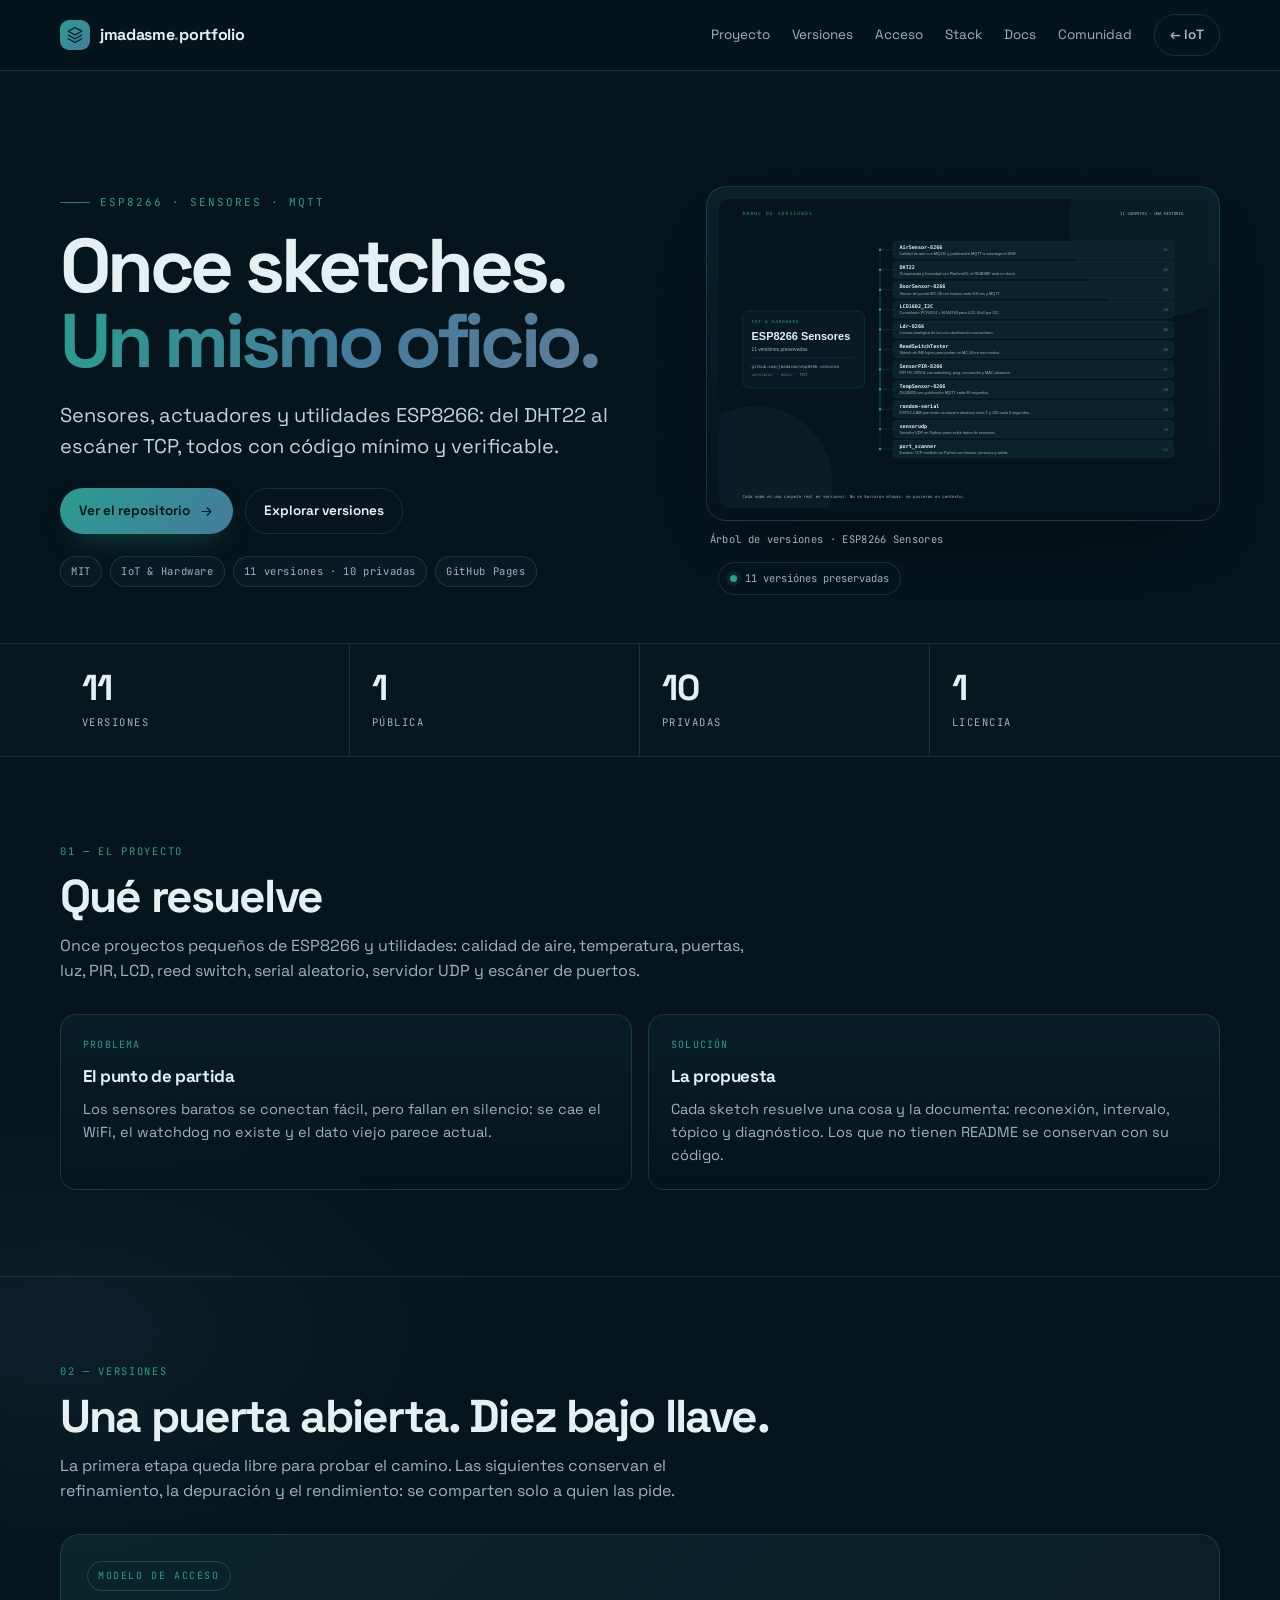
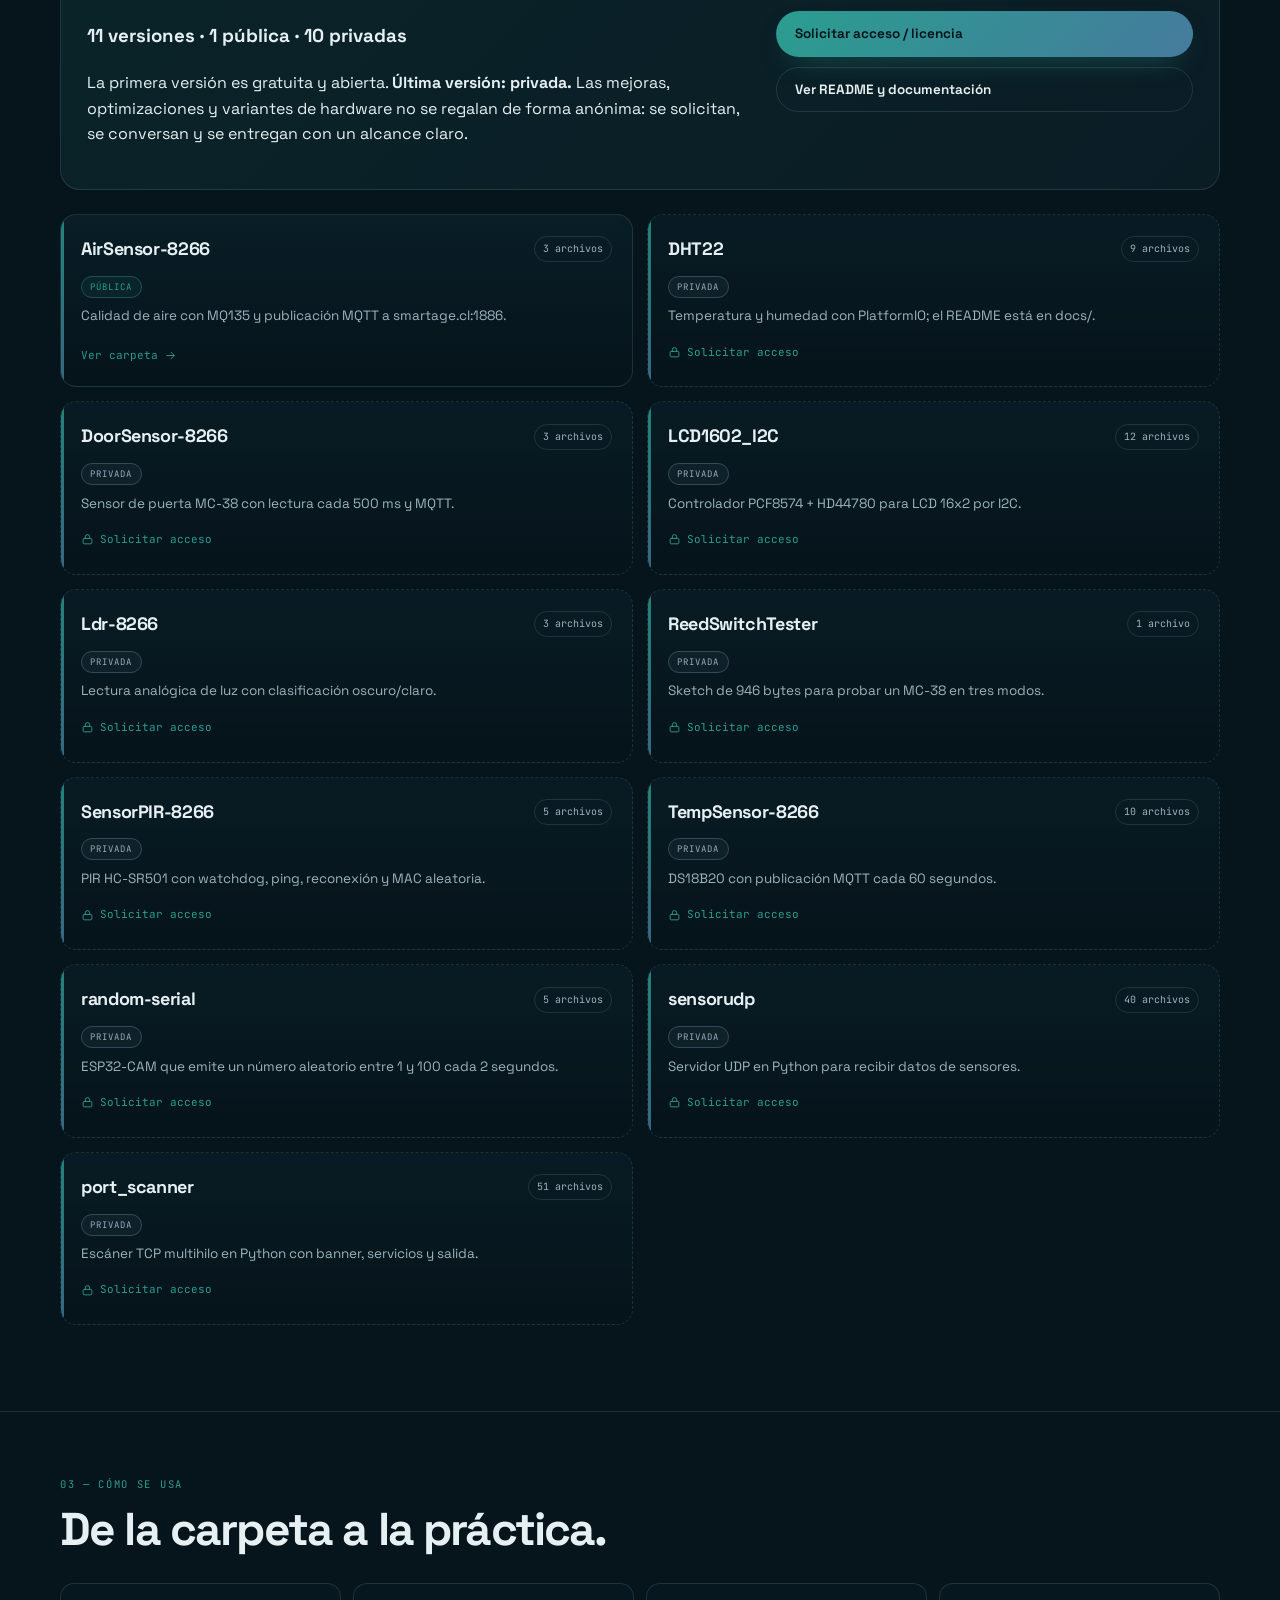
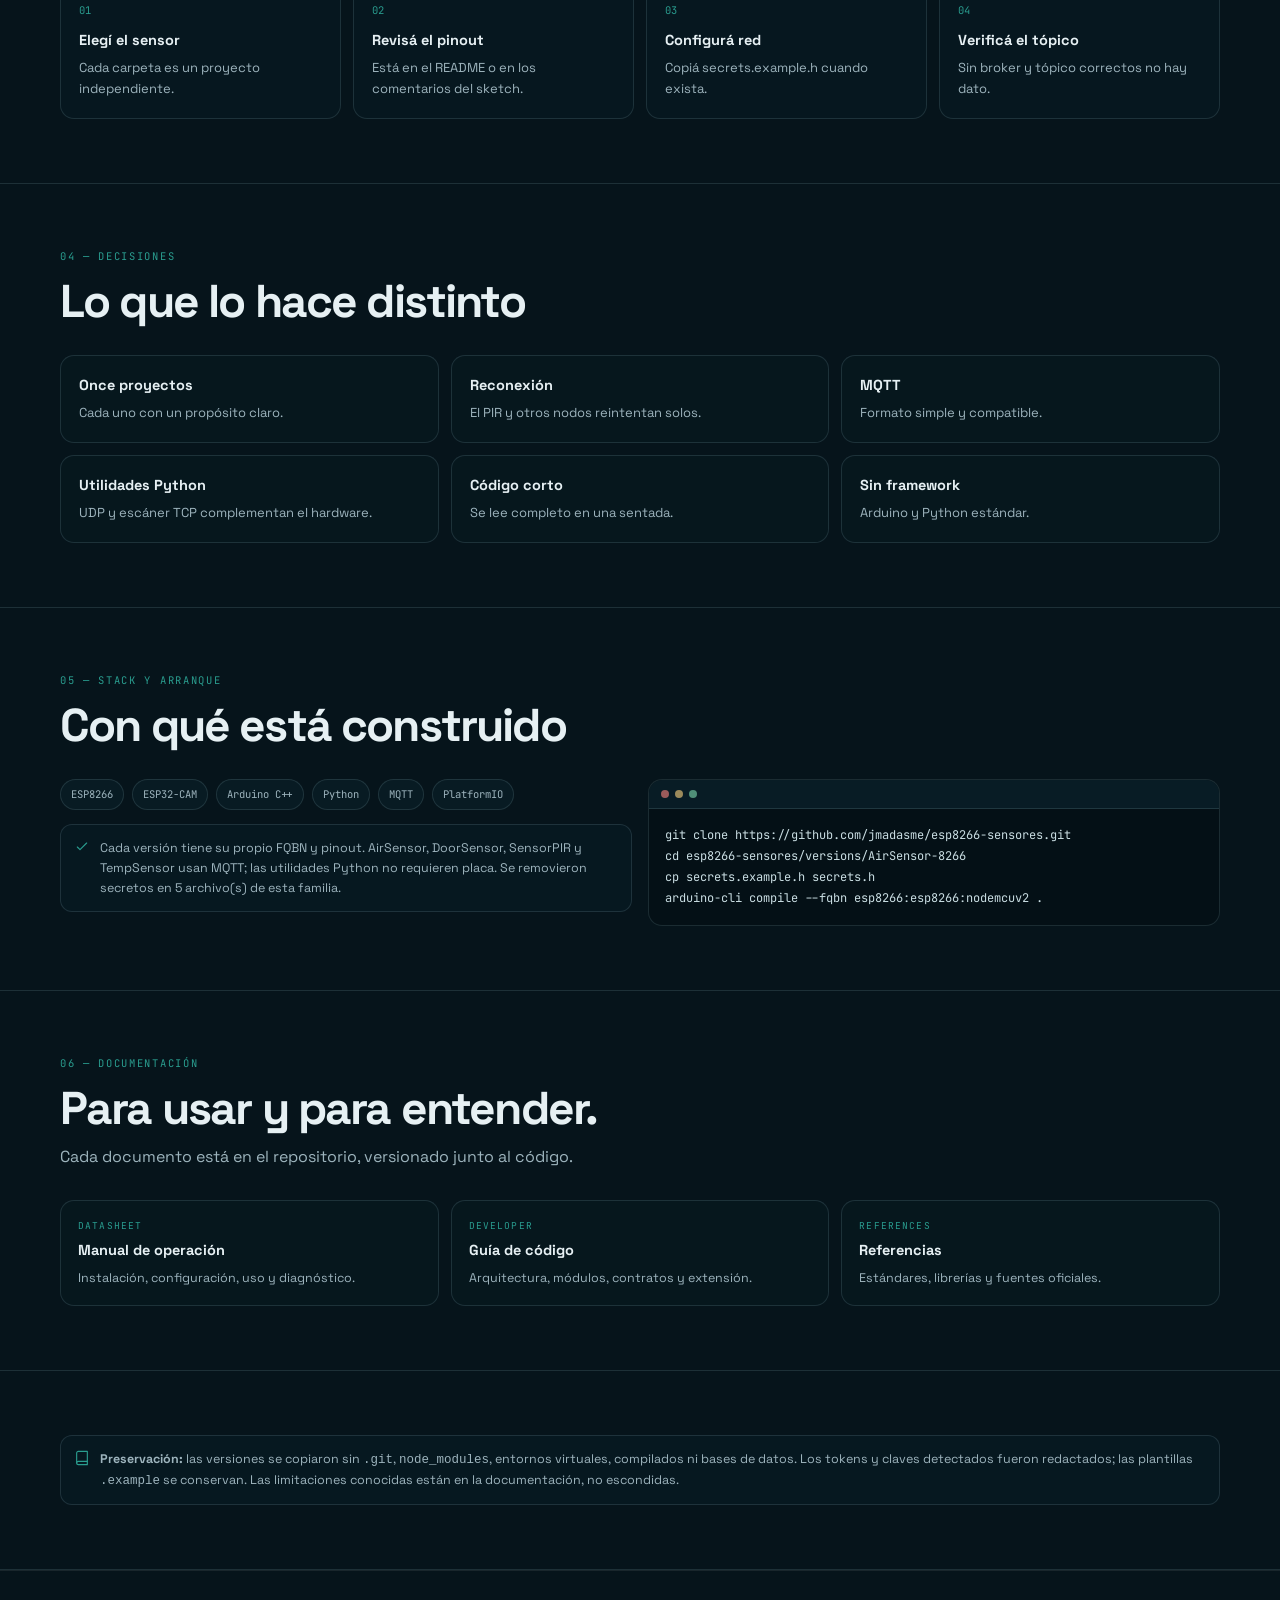
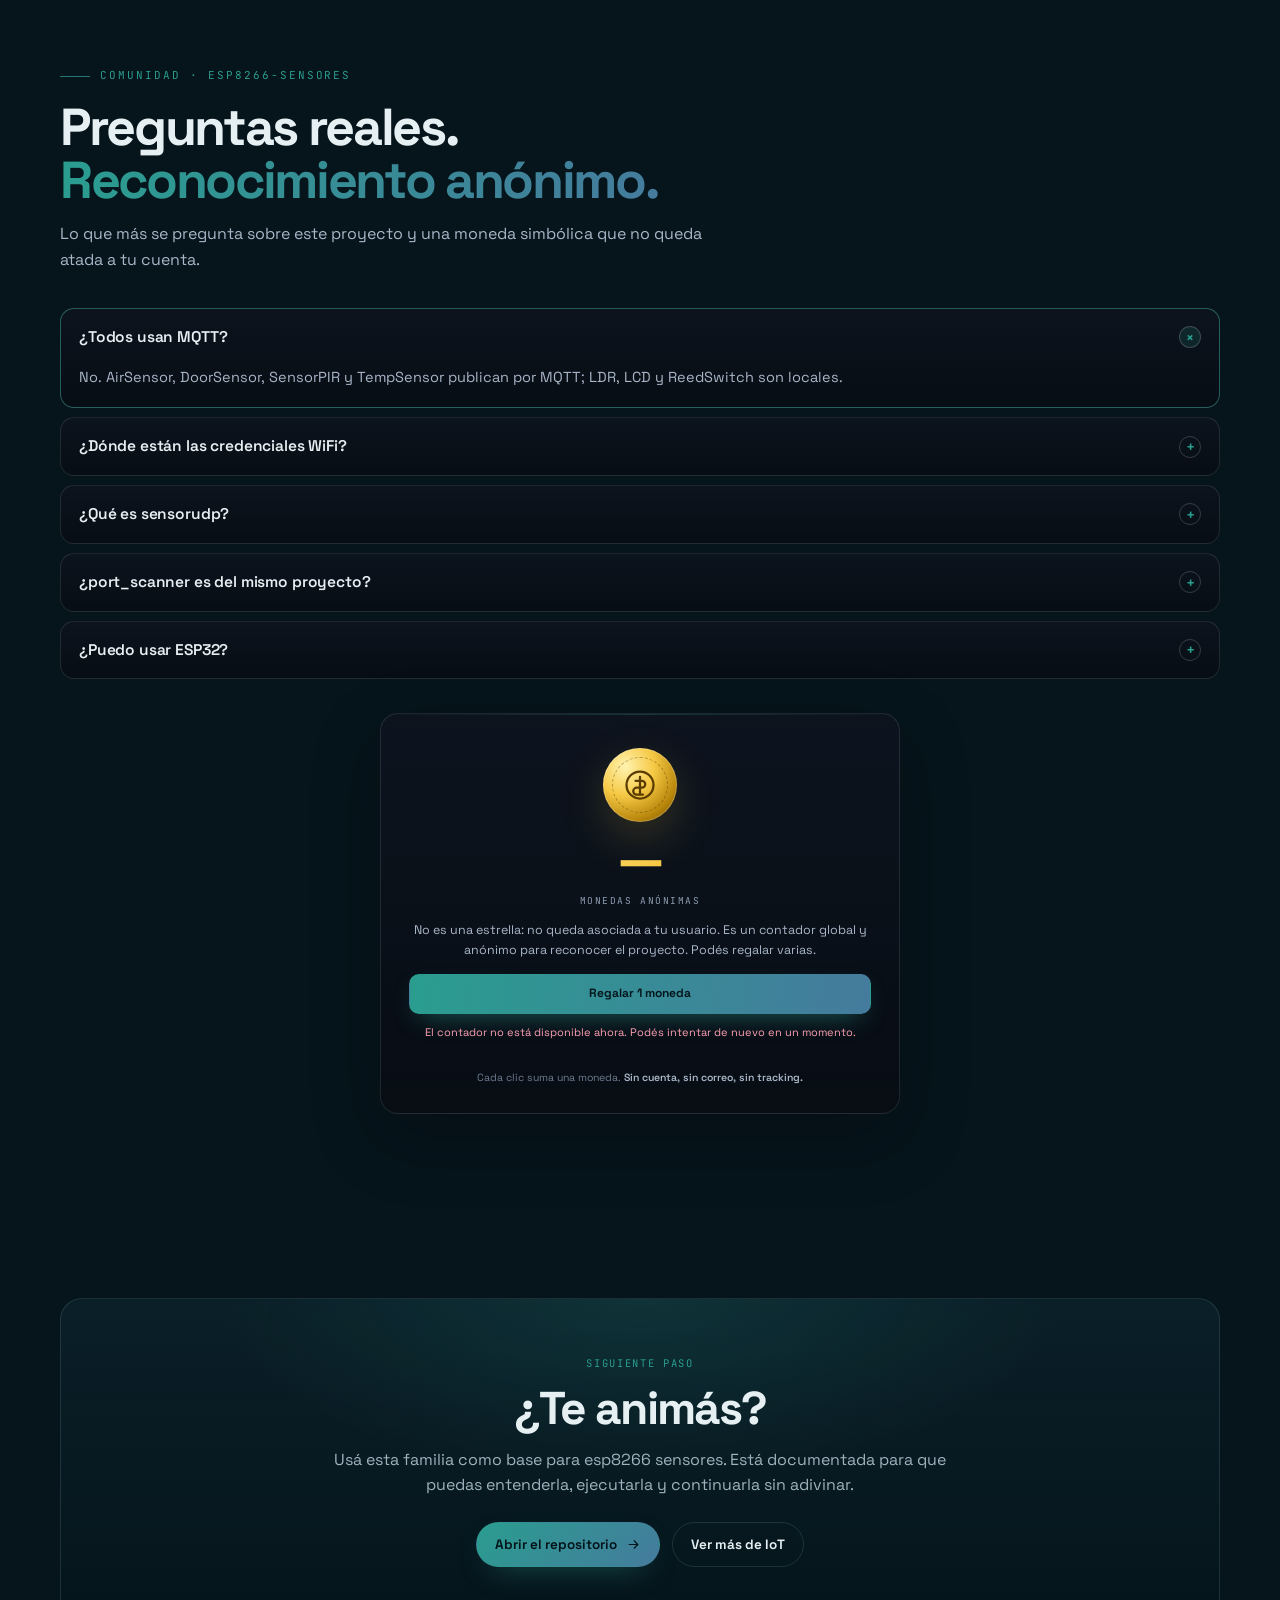
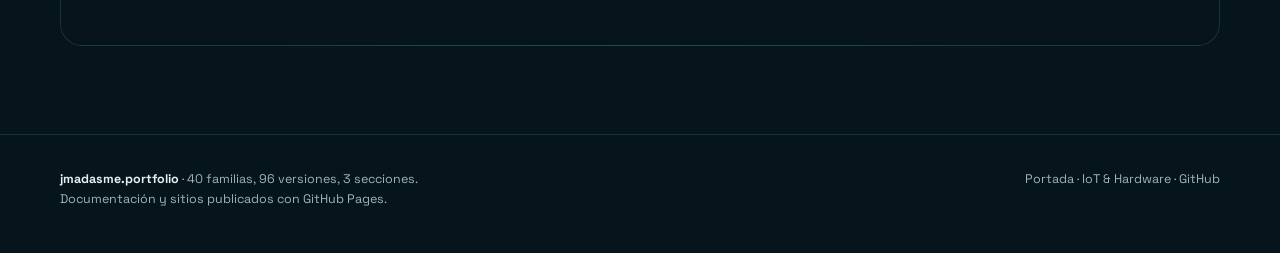
==== docs/index.html @ 6225f656 "feat: primera version publica, documentacion y vitrina de acceso" ====
<!doctype html>
<html lang="es-CL">
<head>
<meta charset="utf-8">
<meta name="viewport" content="width=device-width,initial-scale=1">
<title>ESP8266 Sensores · jmadasme</title>
<meta name="description" content="Once proyectos pequeños de ESP8266 y utilidades: calidad de aire, temperatura, puertas, luz, PIR, LCD, reed switch, serial aleatorio, servidor UDP y escáner de puertos.">
<meta property="og:title" content="ESP8266 Sensores · jmadasme">
<meta property="og:description" content="Once proyectos pequeños de ESP8266 y utilidades: calidad de aire, temperatura, puertas, luz, PIR, LCD, reed switch, serial aleatorio, servidor UDP y escáner de puertos.">
<meta property="og:image" content="assets/og.png">
<meta property="og:type" content="website">
<meta name="twitter:card" content="summary_large_image">
<link rel="preconnect" href="https://fonts.googleapis.com">
<link rel="preconnect" href="https://fonts.gstatic.com" crossorigin>
<link href="https://fonts.googleapis.com/css2?family=Inter:wght@400;500;600;700&family=JetBrains+Mono:wght@400;500&family=Space+Grotesk:wght@500;600;700&display=swap" rel="stylesheet">
<style>
:root{
  --bg:#06141b;--bg2:#081b23;--panel:#0b222b;
  --line:rgba(148, 190, 200, .16);--text:#e6f0f3;--muted:#9db4bd;
  --accent:#2A9D8F;--accent2:#457B9D;--accent3:#5B7C99;
  --warm:#D6A86A;
  --font:'Space Grotesk','Inter',system-ui,sans-serif;
  --mono:'JetBrains Mono',ui-monospace,SFMono-Regular,Menlo,monospace;
}
*{box-sizing:border-box}
html{scroll-behavior:smooth;scrollbar-width:none}
::-webkit-scrollbar{width:0;height:0}
body{margin:0;background:
  radial-gradient(900px 500px at 85% -10%,rgba(42,157,143,.12),transparent 60%),
  radial-gradient(700px 400px at 5% 20%,rgba(69,123,157,.10),transparent 60%),
  var(--bg);color:var(--text);font-family:var(--font);line-height:1.6;overflow-x:hidden}
body::before{content:"";position:fixed;inset:0;pointer-events:none;z-index:0;
  background-image:linear-gradient(rgba(148,190,200,.035) 1px,transparent 1px),linear-gradient(90deg,rgba(148,190,200,.035) 1px,transparent 1px);
  background-size:72px 72px;mask-image:linear-gradient(to bottom,#000 0%,transparent 70%)}
a{color:inherit;text-decoration:none}
.wrap{width:min(1160px,calc(100% - 40px));margin:0 auto;position:relative;z-index:1}
.nav{position:sticky;top:0;z-index:20;backdrop-filter:blur(16px);background:rgba(6,20,27,.78);border-bottom:1px solid var(--line)}
.nav-in{display:flex;align-items:center;justify-content:space-between;gap:18px;padding:14px 0}
.brand{display:flex;align-items:center;gap:10px;font-weight:700;letter-spacing:-.02em}
.brand-mark{width:30px;height:30px;border-radius:9px;display:grid;place-items:center;background:linear-gradient(135deg,var(--accent),var(--accent2));color:#04141a}
.nav-links{display:flex;align-items:center;gap:22px;font-size:13.5px;color:var(--muted)}
.nav-links a:hover{color:var(--text)}
.btn{display:inline-flex;align-items:center;gap:9px;border-radius:999px;padding:11px 18px;font-weight:650;font-size:13.5px;border:1px solid var(--line);transition:.18s}
.btn-primary{background:linear-gradient(135deg,var(--accent),var(--accent2));color:#04141a;border-color:transparent;box-shadow:0 12px 30px -16px rgba(42,157,143,.7)}
.btn-primary:hover{filter:brightness(1.07);transform:translateY(-1px)}
.btn-ghost:hover{border-color:rgba(148,190,200,.4);background:rgba(148,190,200,.06)}
.hero{padding:clamp(64px,9vw,116px) 0 48px}
.hero-grid{display:grid;grid-template-columns:1.08fr .92fr;gap:42px;align-items:center}
.eyebrow{font-family:var(--mono);font-size:11px;letter-spacing:.18em;text-transform:uppercase;color:var(--accent);display:flex;align-items:center;gap:10px;margin-bottom:18px}
.eyebrow::before{content:"";width:30px;height:1px;background:var(--accent);opacity:.8}
h1{font-size:clamp(42px,6.2vw,76px);line-height:.98;letter-spacing:-.055em;margin:0 0 22px;font-weight:700}
.grad{background:linear-gradient(100deg,var(--accent),var(--accent2) 55%,var(--accent3));-webkit-background-clip:text;background-clip:text;color:transparent}
.lead{font-size:clamp(17px,2vw,20px);color:#c3d4da;max-width:58ch;margin:0 0 26px;line-height:1.55}
.hero-actions{display:flex;gap:12px;flex-wrap:wrap;margin-bottom:22px}
.badges{display:flex;gap:8px;flex-wrap:wrap}
.badge{font-family:var(--mono);font-size:10.5px;letter-spacing:.06em;padding:6px 10px;border:1px solid var(--line);border-radius:999px;color:var(--muted);background:rgba(11,34,43,.55)}
.visual-frame{border:1px solid var(--line);border-radius:20px;padding:12px;background:linear-gradient(180deg,rgba(11,34,43,.9),rgba(6,20,27,.8));box-shadow:0 30px 80px -50px rgba(0,0,0,.9)}
.visual-frame img{width:100%;display:block;border-radius:12px}
.visual-caption{font-family:var(--mono);font-size:10.5px;color:var(--muted);margin:10px 4px 0;letter-spacing:.03em}
.float-chip{display:inline-flex;align-items:center;gap:8px;margin:14px 0 0 12px;font-family:var(--mono);font-size:10.5px;color:var(--muted);border:1px solid var(--line);border-radius:999px;padding:7px 11px;background:rgba(6,20,27,.8)}
.live-dot{width:7px;height:7px;border-radius:50%;background:var(--accent);box-shadow:0 0 0 4px rgba(42,157,143,.12)}
.stats{border-top:1px solid var(--line);border-bottom:1px solid var(--line);background:rgba(8,27,35,.45)}
.stats-grid{display:grid;grid-template-columns:repeat(4,1fr);gap:0}
.stat{padding:26px 22px;border-right:1px solid var(--line)}
.stat:last-child{border-right:0}
.stat-num{font-size:clamp(26px,3vw,36px);font-weight:700;letter-spacing:-.04em;line-height:1}
.stat-label{font-family:var(--mono);font-size:10.5px;text-transform:uppercase;letter-spacing:.14em;color:var(--muted);margin-top:8px}
.section{padding:clamp(52px,7vw,86px) 0;border-bottom:1px solid var(--line)}
.section.tight{padding:clamp(42px,5vw,66px) 0}
.section-head{max-width:760px;margin-bottom:30px}
.kicker{font-family:var(--mono);font-size:10.5px;letter-spacing:.16em;text-transform:uppercase;color:var(--accent);margin-bottom:12px}
h2{font-size:clamp(30px,4vw,46px);line-height:1.05;letter-spacing:-.04em;margin:0 0 12px}
.section-sub{color:var(--muted);font-size:16px;margin:0;max-width:70ch}
.two{display:grid;grid-template-columns:1fr 1fr;gap:16px}
.card{border:1px solid var(--line);border-radius:16px;padding:22px;background:linear-gradient(180deg,rgba(11,34,43,.72),rgba(6,20,27,.6))}
.card h3{margin:0 0 8px;font-size:17px;letter-spacing:-.02em}
.card p{margin:0;color:var(--muted);font-size:14.5px}
.card .tag{font-family:var(--mono);font-size:10px;letter-spacing:.12em;text-transform:uppercase;color:var(--accent);margin-bottom:10px;display:block}
.timeline{display:grid;grid-template-columns:repeat(4,1fr);gap:12px}
.step{border:1px solid var(--line);border-radius:14px;padding:18px;background:rgba(8,27,35,.55)}
.step-n{font-family:var(--mono);font-size:10.5px;color:var(--accent);margin-bottom:10px}
.step h4{margin:0 0 6px;font-size:14.5px}
.step p{margin:0;color:var(--muted);font-size:13px}
.versions{display:grid;grid-template-columns:repeat(2,1fr);gap:14px}
.version{border:1px solid var(--line);border-radius:16px;padding:20px;background:linear-gradient(180deg,rgba(11,34,43,.7),rgba(6,20,27,.55));position:relative;overflow:hidden}
.version::before{content:"";position:absolute;left:0;top:0;bottom:0;width:3px;background:linear-gradient(180deg,var(--accent),var(--accent2));opacity:.8}
.version-top{display:flex;align-items:center;justify-content:space-between;gap:10px;margin-bottom:8px}
.version h3{margin:0;font-size:18px;letter-spacing:-.02em}
.version .count{font-family:var(--mono);font-size:10px;color:var(--muted);border:1px solid var(--line);padding:4px 8px;border-radius:999px}
.version p{margin:0 0 14px;color:var(--muted);font-size:13.5px}
.version a{font-family:var(--mono);font-size:11px;color:var(--accent);display:inline-flex;align-items:center;gap:6px}
.version a:hover{color:var(--text)}
.features{display:grid;grid-template-columns:repeat(3,1fr);gap:12px}
.feature{border:1px solid var(--line);border-radius:14px;padding:18px;background:rgba(8,27,35,.45)}
.feature h4{margin:0 0 6px;font-size:14.5px}
.feature p{margin:0;color:var(--muted);font-size:13px}
.stack-grid{display:grid;grid-template-columns:1fr 1fr;gap:16px;align-items:start}
.chips{display:flex;flex-wrap:wrap;gap:8px;margin-bottom:14px}
.chip{font-family:var(--mono);font-size:10.5px;padding:6px 10px;border:1px solid var(--line);border-radius:999px;color:var(--muted);background:rgba(11,34,43,.55)}
.note{display:flex;gap:10px;align-items:flex-start;border:1px solid var(--line);border-radius:12px;padding:13px;color:var(--muted);font-size:12.5px;background:rgba(11,34,43,.35)}
.note svg{flex:0 0 auto;color:var(--accent);margin-top:1px}
.terminal{border:1px solid var(--line);border-radius:14px;background:#041016;overflow:hidden}
.terminal-bar{display:flex;align-items:center;gap:6px;padding:10px 12px;border-bottom:1px solid var(--line);background:rgba(11,34,43,.7)}
.dot{width:8px;height:8px;border-radius:50%;background:#36515c}
.dot:first-child{background:#9b5b5b}.dot:nth-child(2){background:#9b8a5b}.dot:nth-child(3){background:#4f8f78}
.terminal pre{margin:0;padding:16px;overflow:auto;font-family:var(--mono);font-size:12px;line-height:1.75;color:#c9dde2}
.docs{display:grid;grid-template-columns:repeat(3,1fr);gap:12px}
.doc{display:flex;flex-direction:column;gap:6px;border:1px solid var(--line);border-radius:14px;padding:17px;background:rgba(8,27,35,.45);transition:.18s}
.doc:hover{border-color:rgba(42,157,143,.45);transform:translateY(-2px)}
.doc .tag{font-family:var(--mono);font-size:9.5px;letter-spacing:.12em;color:var(--accent);text-transform:uppercase}
.doc h4{margin:0;font-size:14.5px}
.doc p{margin:0;color:var(--muted);font-size:12.5px}
.cta{padding:clamp(54px,7vw,88px) 0;text-align:center}
.cta-box{border:1px solid var(--line);border-radius:22px;padding:clamp(30px,5vw,56px);background:
  radial-gradient(600px 260px at 50% 0%,rgba(42,157,143,.16),transparent 70%),
  linear-gradient(180deg,rgba(11,34,43,.8),rgba(6,20,27,.65))}
.cta h2{max-width:22ch;margin:0 auto 14px}
.cta p{color:var(--muted);max-width:64ch;margin:0 auto 24px}
.footer{border-top:1px solid var(--line);padding:34px 0 46px;color:var(--muted);font-size:12.5px}
.footer-grid{display:flex;justify-content:space-between;gap:20px;flex-wrap:wrap}
.footer a{color:var(--muted)}.footer a:hover{color:var(--text)}
.reveal{opacity:1;transform:none}
@media(max-width:900px){
  .hero-grid,.stack-grid{grid-template-columns:1fr}
  .stats-grid{grid-template-columns:1fr 1fr}
  .stat:nth-child(2){border-right:0}
  .timeline,.features,.docs{grid-template-columns:1fr 1fr}
  .versions{grid-template-columns:1fr}
}
@media(max-width:620px){
  .nav-links a:not(.btn){display:none}
  .two,.timeline,.features,.docs{grid-template-columns:1fr}
  .stats-grid{grid-template-columns:1fr}
  .stat{border-right:0;border-bottom:1px solid var(--line)}
  h1{font-size:42px}
}
.gate{display:grid;grid-template-columns:1.35fr .85fr;gap:26px;align-items:center;border:1px solid var(--line);border-radius:20px;padding:26px;background:linear-gradient(135deg,rgba(42,157,143,.12),rgba(69,123,157,.08));margin:22px 0 24px}.gate-badge{display:inline-block;font-family:var(--mono);font-size:10px;letter-spacing:.16em;color:var(--accent);border:1px solid rgba(42,157,143,.35);padding:6px 10px;border-radius:999px;margin-bottom:12px}.gate-actions{display:flex;flex-direction:column;gap:10px;align-items:stretch}.version.private{border-style:dashed;background:linear-gradient(180deg,rgba(11,34,43,.55),rgba(6,20,27,.7))}.version .state{font-family:var(--mono);font-size:9px;letter-spacing:.12em;padding:4px 8px;border-radius:999px;border:1px solid var(--line);color:var(--muted)}.state.pub{color:#2A9D8F;border-color:rgba(42,157,143,.4);background:rgba(42,157,143,.08)}.state.priv{color:#9ab;border-color:rgba(91,124,153,.45);background:rgba(91,124,153,.08)}.private-link{color:#9ab;cursor:pointer}@media(max-width:820px){.gate{grid-template-columns:1fr}}</style>
<link rel="stylesheet" href="assets/community.css?v=1">
</head>
<body>
<header class="nav"><div class="wrap nav-in">
  <a class="brand" href="/"><span class="brand-mark"><svg viewBox="0 0 24 24" width="18" height="18" fill="none" stroke="currentColor" stroke-width="1.7" stroke-linecap="round" stroke-linejoin="round" aria-hidden="true"><path d="m12 2 9 5-9 5-9-5 9-5z"/><path d="m3 12 9 5 9-5M3 17l9 5 9-5"/></svg></span><span>jmadasme<span style="color:var(--accent)">.</span>portfolio</span></a>
  <nav class="nav-links">
    <a href="#proyecto">Proyecto</a><a href="#versiones">Versiones</a>
      <a href="#acceso">Acceso</a><a href="#stack">Stack</a><a href="#docs">Docs</a><a href="#comunidad">Comunidad</a>
    <a class="btn btn-ghost" style="padding:9px 15px" href="/iot/">← IoT</a>
  </nav>
</div></header>
<main id="top">
<section class="hero"><div class="wrap hero-grid">
  <div class="hero-copy">
    <div class="eyebrow">ESP8266 · Sensores · MQTT</div>
    <h1>Once sketches.<br><span class='grad'>Un mismo oficio.</span></h1>
    <p class="lead">Sensores, actuadores y utilidades ESP8266: del DHT22 al escáner TCP, todos con código mínimo y verificable.</p>
    <div class="hero-actions">
      <a class="btn btn-primary" href="https://github.com/jmadasme/esp8266-sensores" target="_blank" rel="noopener">Ver el repositorio <svg viewBox="0 0 24 24" width="15" height="15" fill="none" stroke="currentColor" stroke-width="1.7" stroke-linecap="round" stroke-linejoin="round" aria-hidden="true"><path d="M5 12h14M13 6l6 6-6 6"/></svg></a>
      <a class="btn btn-ghost" href="#versiones">Explorar versiones</a>
    </div>
    <div class="badges"><span class="badge">MIT</span><span class="badge">IoT &amp; Hardware</span><span class="badge">11 versiones · 10 privadas</span><span class="badge">GitHub Pages</span></div>
  </div>
  <div class="hero-visual">
    <div class="visual-frame"><img src="assets/architecture.svg" alt="Árbol de versiones de ESP8266 Sensores"></div>
    <div class="visual-caption">Árbol de versiones · ESP8266 Sensores</div>
    <div class="float-chip"><span class="live-dot"></span>11 versiónes preservadas</div>
  </div>
</div></section>

<section class="stats"><div class="wrap stats-grid"><div class="stat"><div class="stat-num">11</div><div class="stat-label">versiones</div></div><div class="stat"><div class="stat-num">1</div><div class="stat-label">pública</div></div><div class="stat"><div class="stat-num">10</div><div class="stat-label">privadas</div></div><div class="stat"><div class="stat-num">1</div><div class="stat-label">licencia</div></div></div></section>

<section class="section" id="proyecto"><div class="wrap">
  <div class="section-head reveal"><div class="kicker">01 — El proyecto</div><h2>Qué resuelve</h2><p class="section-sub">Once proyectos pequeños de ESP8266 y utilidades: calidad de aire, temperatura, puertas, luz, PIR, LCD, reed switch, serial aleatorio, servidor UDP y escáner de puertos.</p></div>
  <div class="two">
    <div class="card reveal"><span class="tag">Problema</span><h3>El punto de partida</h3><p>Los sensores baratos se conectan fácil, pero fallan en silencio: se cae el WiFi, el watchdog no existe y el dato viejo parece actual.</p></div>
    <div class="card reveal"><span class="tag">Solución</span><h3>La propuesta</h3><p>Cada sketch resuelve una cosa y la documenta: reconexión, intervalo, tópico y diagnóstico. Los que no tienen README se conservan con su código.</p></div>
  </div>
</div></section>

<section class="section" id="versiones"><div class="wrap">
  <div class="section-head reveal"><div class="kicker">02 — Versiones</div><h2>Una puerta abierta. Diez bajo llave.</h2>
  <p class="section-sub">La primera etapa queda libre para probar el camino. Las siguientes conservan el refinamiento, la depuración y el rendimiento: se comparten solo a quien las pide.</p></div>
  <div class="gate reveal" id="acceso">
    <div>
      <span class="gate-badge">MODELO DE ACCESO</span>
      <h3>11 versiones · 1 pública · 10 privadas</h3>
      <p>La primera versión es gratuita y abierta. <strong>Última versión: privada.</strong> Las mejoras, optimizaciones y variantes de hardware no se regalan de forma anónima: se solicitan, se conversan y se entregan con un alcance claro.</p>
    </div>
    <div class="gate-actions">
      <a class="btn btn-primary" href="https://github.com/jmadasme/esp8266-sensores/issues/new?template=solicitud-acceso.yml&title=Solicitud%20de%20acceso%20a%20versiones%20privadas" target="_blank" rel="noopener">Solicitar acceso / licencia</a>
      <a class="btn btn-ghost" href="#docs">Ver README y documentación</a>
    </div>
  </div>
  <div class="versions"><article class="version reveal">
  <div class="version-top"><h3>AirSensor-8266</h3><span class="count">3 archivos</span></div>
  <div style="margin-bottom:8px"><span class="state pub">PÚBLICA</span></div>
  <p>Calidad de aire con MQ135 y publicación MQTT a smartage.cl:1886.</p>
  <a href="versions/AirSensor-8266/" target="_blank" rel="noopener">Ver carpeta <svg viewBox="0 0 24 24" width="13" height="13" fill="none" stroke="currentColor" stroke-width="1.7" stroke-linecap="round" stroke-linejoin="round" aria-hidden="true"><path d="M5 12h14M13 6l6 6-6 6"/></svg></a>
</article><article class="version reveal private">
  <div class="version-top"><h3>DHT22</h3><span class="count">9 archivos</span></div>
  <div style="margin-bottom:8px"><span class="state priv">PRIVADA</span></div>
  <p>Temperatura y humedad con PlatformIO; el README está en docs/.</p>
  <a class="private-link" href="https://github.com/jmadasme/esp8266-sensores/issues/new?template=solicitud-acceso.yml&title=Solicitud%20de%20acceso%20a%20versiones%20privadas" target="_blank" rel="noopener"><svg viewBox="0 0 24 24" width="13" height="13" fill="none" stroke="currentColor" stroke-width="1.7" stroke-linecap="round" stroke-linejoin="round" aria-hidden="true"><rect x="4" y="10" width="16" height="10" rx="2"/><path d="M8 10V7a4 4 0 0 1 8 0v3"/></svg> Solicitar acceso</a>
</article><article class="version reveal private">
  <div class="version-top"><h3>DoorSensor-8266</h3><span class="count">3 archivos</span></div>
  <div style="margin-bottom:8px"><span class="state priv">PRIVADA</span></div>
  <p>Sensor de puerta MC-38 con lectura cada 500 ms y MQTT.</p>
  <a class="private-link" href="https://github.com/jmadasme/esp8266-sensores/issues/new?template=solicitud-acceso.yml&title=Solicitud%20de%20acceso%20a%20versiones%20privadas" target="_blank" rel="noopener"><svg viewBox="0 0 24 24" width="13" height="13" fill="none" stroke="currentColor" stroke-width="1.7" stroke-linecap="round" stroke-linejoin="round" aria-hidden="true"><rect x="4" y="10" width="16" height="10" rx="2"/><path d="M8 10V7a4 4 0 0 1 8 0v3"/></svg> Solicitar acceso</a>
</article><article class="version reveal private">
  <div class="version-top"><h3>LCD1602_I2C</h3><span class="count">12 archivos</span></div>
  <div style="margin-bottom:8px"><span class="state priv">PRIVADA</span></div>
  <p>Controlador PCF8574 + HD44780 para LCD 16x2 por I2C.</p>
  <a class="private-link" href="https://github.com/jmadasme/esp8266-sensores/issues/new?template=solicitud-acceso.yml&title=Solicitud%20de%20acceso%20a%20versiones%20privadas" target="_blank" rel="noopener"><svg viewBox="0 0 24 24" width="13" height="13" fill="none" stroke="currentColor" stroke-width="1.7" stroke-linecap="round" stroke-linejoin="round" aria-hidden="true"><rect x="4" y="10" width="16" height="10" rx="2"/><path d="M8 10V7a4 4 0 0 1 8 0v3"/></svg> Solicitar acceso</a>
</article><article class="version reveal private">
  <div class="version-top"><h3>Ldr-8266</h3><span class="count">3 archivos</span></div>
  <div style="margin-bottom:8px"><span class="state priv">PRIVADA</span></div>
  <p>Lectura analógica de luz con clasificación oscuro/claro.</p>
  <a class="private-link" href="https://github.com/jmadasme/esp8266-sensores/issues/new?template=solicitud-acceso.yml&title=Solicitud%20de%20acceso%20a%20versiones%20privadas" target="_blank" rel="noopener"><svg viewBox="0 0 24 24" width="13" height="13" fill="none" stroke="currentColor" stroke-width="1.7" stroke-linecap="round" stroke-linejoin="round" aria-hidden="true"><rect x="4" y="10" width="16" height="10" rx="2"/><path d="M8 10V7a4 4 0 0 1 8 0v3"/></svg> Solicitar acceso</a>
</article><article class="version reveal private">
  <div class="version-top"><h3>ReedSwitchTester</h3><span class="count">1 archivo</span></div>
  <div style="margin-bottom:8px"><span class="state priv">PRIVADA</span></div>
  <p>Sketch de 946 bytes para probar un MC-38 en tres modos.</p>
  <a class="private-link" href="https://github.com/jmadasme/esp8266-sensores/issues/new?template=solicitud-acceso.yml&title=Solicitud%20de%20acceso%20a%20versiones%20privadas" target="_blank" rel="noopener"><svg viewBox="0 0 24 24" width="13" height="13" fill="none" stroke="currentColor" stroke-width="1.7" stroke-linecap="round" stroke-linejoin="round" aria-hidden="true"><rect x="4" y="10" width="16" height="10" rx="2"/><path d="M8 10V7a4 4 0 0 1 8 0v3"/></svg> Solicitar acceso</a>
</article><article class="version reveal private">
  <div class="version-top"><h3>SensorPIR-8266</h3><span class="count">5 archivos</span></div>
  <div style="margin-bottom:8px"><span class="state priv">PRIVADA</span></div>
  <p>PIR HC-SR501 con watchdog, ping, reconexión y MAC aleatoria.</p>
  <a class="private-link" href="https://github.com/jmadasme/esp8266-sensores/issues/new?template=solicitud-acceso.yml&title=Solicitud%20de%20acceso%20a%20versiones%20privadas" target="_blank" rel="noopener"><svg viewBox="0 0 24 24" width="13" height="13" fill="none" stroke="currentColor" stroke-width="1.7" stroke-linecap="round" stroke-linejoin="round" aria-hidden="true"><rect x="4" y="10" width="16" height="10" rx="2"/><path d="M8 10V7a4 4 0 0 1 8 0v3"/></svg> Solicitar acceso</a>
</article><article class="version reveal private">
  <div class="version-top"><h3>TempSensor-8266</h3><span class="count">10 archivos</span></div>
  <div style="margin-bottom:8px"><span class="state priv">PRIVADA</span></div>
  <p>DS18B20 con publicación MQTT cada 60 segundos.</p>
  <a class="private-link" href="https://github.com/jmadasme/esp8266-sensores/issues/new?template=solicitud-acceso.yml&title=Solicitud%20de%20acceso%20a%20versiones%20privadas" target="_blank" rel="noopener"><svg viewBox="0 0 24 24" width="13" height="13" fill="none" stroke="currentColor" stroke-width="1.7" stroke-linecap="round" stroke-linejoin="round" aria-hidden="true"><rect x="4" y="10" width="16" height="10" rx="2"/><path d="M8 10V7a4 4 0 0 1 8 0v3"/></svg> Solicitar acceso</a>
</article><article class="version reveal private">
  <div class="version-top"><h3>random-serial</h3><span class="count">5 archivos</span></div>
  <div style="margin-bottom:8px"><span class="state priv">PRIVADA</span></div>
  <p>ESP32-CAM que emite un número aleatorio entre 1 y 100 cada 2 segundos.</p>
  <a class="private-link" href="https://github.com/jmadasme/esp8266-sensores/issues/new?template=solicitud-acceso.yml&title=Solicitud%20de%20acceso%20a%20versiones%20privadas" target="_blank" rel="noopener"><svg viewBox="0 0 24 24" width="13" height="13" fill="none" stroke="currentColor" stroke-width="1.7" stroke-linecap="round" stroke-linejoin="round" aria-hidden="true"><rect x="4" y="10" width="16" height="10" rx="2"/><path d="M8 10V7a4 4 0 0 1 8 0v3"/></svg> Solicitar acceso</a>
</article><article class="version reveal private">
  <div class="version-top"><h3>sensorudp</h3><span class="count">40 archivos</span></div>
  <div style="margin-bottom:8px"><span class="state priv">PRIVADA</span></div>
  <p>Servidor UDP en Python para recibir datos de sensores.</p>
  <a class="private-link" href="https://github.com/jmadasme/esp8266-sensores/issues/new?template=solicitud-acceso.yml&title=Solicitud%20de%20acceso%20a%20versiones%20privadas" target="_blank" rel="noopener"><svg viewBox="0 0 24 24" width="13" height="13" fill="none" stroke="currentColor" stroke-width="1.7" stroke-linecap="round" stroke-linejoin="round" aria-hidden="true"><rect x="4" y="10" width="16" height="10" rx="2"/><path d="M8 10V7a4 4 0 0 1 8 0v3"/></svg> Solicitar acceso</a>
</article><article class="version reveal private">
  <div class="version-top"><h3>port_scanner</h3><span class="count">51 archivos</span></div>
  <div style="margin-bottom:8px"><span class="state priv">PRIVADA</span></div>
  <p>Escáner TCP multihilo en Python con banner, servicios y salida.</p>
  <a class="private-link" href="https://github.com/jmadasme/esp8266-sensores/issues/new?template=solicitud-acceso.yml&title=Solicitud%20de%20acceso%20a%20versiones%20privadas" target="_blank" rel="noopener"><svg viewBox="0 0 24 24" width="13" height="13" fill="none" stroke="currentColor" stroke-width="1.7" stroke-linecap="round" stroke-linejoin="round" aria-hidden="true"><rect x="4" y="10" width="16" height="10" rx="2"/><path d="M8 10V7a4 4 0 0 1 8 0v3"/></svg> Solicitar acceso</a>
</article></div>
</div></section>

<section class="section tight"><div class="wrap">
  <div class="section-head reveal"><div class="kicker">03 — Cómo se usa</div><h2>De la carpeta a la práctica.</h2></div>
  <div class="timeline"><div class="step reveal"><div class="step-n">01</div><h4>Elegí el sensor</h4><p>Cada carpeta es un proyecto independiente.</p></div><div class="step reveal"><div class="step-n">02</div><h4>Revisá el pinout</h4><p>Está en el README o en los comentarios del sketch.</p></div><div class="step reveal"><div class="step-n">03</div><h4>Configurá red</h4><p>Copiá secrets.example.h cuando exista.</p></div><div class="step reveal"><div class="step-n">04</div><h4>Verificá el tópico</h4><p>Sin broker y tópico correctos no hay dato.</p></div></div>
</div></section>

<section class="section tight"><div class="wrap">
  <div class="section-head reveal"><div class="kicker">04 — Decisiones</div><h2>Lo que lo hace distinto</h2></div>
  <div class="features"><div class="feature reveal"><h4>Once proyectos</h4><p>Cada uno con un propósito claro.</p></div><div class="feature reveal"><h4>Reconexión</h4><p>El PIR y otros nodos reintentan solos.</p></div><div class="feature reveal"><h4>MQTT</h4><p>Formato simple y compatible.</p></div><div class="feature reveal"><h4>Utilidades Python</h4><p>UDP y escáner TCP complementan el hardware.</p></div><div class="feature reveal"><h4>Código corto</h4><p>Se lee completo en una sentada.</p></div><div class="feature reveal"><h4>Sin framework</h4><p>Arduino y Python estándar.</p></div></div>
</div></section>

<section class="section tight" id="stack"><div class="wrap">
  <div class="section-head reveal"><div class="kicker">05 — Stack y arranque</div><h2>Con qué está construido</h2></div>
  <div class="stack-grid">
    <div class="reveal"><div class="chips"><span class="chip">ESP8266</span><span class="chip">ESP32-CAM</span><span class="chip">Arduino C++</span><span class="chip">Python</span><span class="chip">MQTT</span><span class="chip">PlatformIO</span></div><div class="note"><svg viewBox="0 0 24 24" width="16" height="16" fill="none" stroke="currentColor" stroke-width="1.7" stroke-linecap="round" stroke-linejoin="round" aria-hidden="true"><path d="m5 12 4 4L19 6"/></svg><span>Cada versión tiene su propio FQBN y pinout. AirSensor, DoorSensor, SensorPIR y TempSensor usan MQTT; las utilidades Python no requieren placa. Se removieron secretos en 5 archivo(s) de esta familia.</span></div></div>
    <div class="terminal reveal"><div class="terminal-bar"><span class="dot"></span><span class="dot"></span><span class="dot"></span></div><pre>git clone https://github.com/jmadasme/esp8266-sensores.git
cd esp8266-sensores/versions/AirSensor-8266
cp secrets.example.h secrets.h
arduino-cli compile --fqbn esp8266:esp8266:nodemcuv2 .</pre></div>
  </div>
</div></section>

<section class="section tight" id="docs"><div class="wrap">
  <div class="section-head reveal"><div class="kicker">06 — Documentación</div><h2>Para usar y para entender.</h2><p class="section-sub">Cada documento está en el repositorio, versionado junto al código.</p></div>
  <div class="docs"><a class="doc reveal" href="https://github.com/jmadasme/esp8266-sensores/blob/main/docs/datasheet.md" target="_blank" rel="noopener"><span class="tag">DATASHEET</span><h4>Manual de operación</h4><p>Instalación, configuración, uso y diagnóstico.</p></a><a class="doc reveal" href="https://github.com/jmadasme/esp8266-sensores/blob/main/docs/developer.md" target="_blank" rel="noopener"><span class="tag">DEVELOPER</span><h4>Guía de código</h4><p>Arquitectura, módulos, contratos y extensión.</p></a><a class="doc reveal" href="https://github.com/jmadasme/esp8266-sensores/blob/main/docs/REFERENCES.md" target="_blank" rel="noopener"><span class="tag">REFERENCES</span><h4>Referencias</h4><p>Estándares, librerías y fuentes oficiales.</p></a></div>
</div></section>

<section class="section tight"><div class="wrap"><div class="note reveal"><svg viewBox="0 0 24 24" width="16" height="16" fill="none" stroke="currentColor" stroke-width="1.7" stroke-linecap="round" stroke-linejoin="round" aria-hidden="true"><path d="M4 19.5A2.5 2.5 0 0 1 6.5 17H20"/><path d="M6.5 2H20v20H6.5A2.5 2.5 0 0 1 4 19.5v-15A2.5 2.5 0 0 1 6.5 2z"/></svg><span><strong>Preservación:</strong> las versiones se copiaron sin <code>.git</code>, <code>node_modules</code>, entornos virtuales, compilados ni bases de datos. Los tokens y claves detectados fueron redactados; las plantillas <code>.example</code> se conservan. Las limitaciones conocidas están en la documentación, no escondidas.</span></div></div></section>

<section class="cta"><div class="wrap"><div class="cta-box reveal">
  <div class="kicker">Siguiente paso</div><h2>¿Te animás?</h2>
  <p>Usá esta familia como base para esp8266 sensores. Está documentada para que puedas entenderla, ejecutarla y continuarla sin adivinar.</p>
  <div class="hero-actions" style="justify-content:center"><a class="btn btn-primary" href="https://github.com/jmadasme/esp8266-sensores" target="_blank" rel="noopener">Abrir el repositorio <svg viewBox="0 0 24 24" width="15" height="15" fill="none" stroke="currentColor" stroke-width="1.7" stroke-linecap="round" stroke-linejoin="round" aria-hidden="true"><path d="M5 12h14M13 6l6 6-6 6"/></svg></a><a class="btn btn-ghost" href="/iot/">Ver más de IoT</a></div>
</div></div></section>
</main>
<footer class="footer"><div class="wrap footer-grid">
  <div><strong style="color:var(--text)">jmadasme.portfolio</strong> · 40 familias, 96 versiones, 3 secciones.<br>Documentación y sitios publicados con GitHub Pages.</div>
  <div><a href="/">Portada</a> · <a href="/iot/">IoT &amp; Hardware</a> · <a href="https://github.com/jmadasme" target="_blank" rel="noopener">GitHub</a></div>
</div></footer>
<script>window.PORTFOLIO_COMMUNITY={account:"jmadasme",repo:"esp8266-sensores",coinNamespace:"jmadasme-esp8266-sensores-coins-v1",faqs:[{"q": "¿Todos usan MQTT?", "a": "No. AirSensor, DoorSensor, SensorPIR y TempSensor publican por MQTT; LDR, LCD y ReedSwitch son locales."}, {"q": "¿Dónde están las credenciales WiFi?", "a": "En secrets.h, que no se publica. Usá secrets.example.h como plantilla."}, {"q": "¿Qué es sensorudp?", "a": "Un servidor Python que recibe datagramas de sensores; no es firmware."}, {"q": "¿port_scanner es del mismo proyecto?", "a": "Es una utilidad de red que se conserva en la misma familia por origen, no por hardware."}, {"q": "¿Puedo usar ESP32?", "a": "Algunos sketches son compatibles; revisá pines y core antes de compilar."}]};</script>
<script src="assets/community.js?v=1" defer></script>

</body>
</html>
---- docs/assets/community.css ----
/* Comunidad · FAQ, preguntas y monedas anónimas */
.psc-section{
  position:relative;
  scroll-margin-top:86px;
  padding:clamp(56px,8vw,96px) 0;
  border-top:1px solid rgba(255,255,255,.08);
}
.psc-head{max-width:760px;margin-bottom:34px}
.psc-kicker{
  display:flex;align-items:center;gap:10px;margin-bottom:16px;
  font-family:'JetBrains Mono',ui-monospace,monospace;font-size:11px;letter-spacing:.18em;
  text-transform:uppercase;color:var(--accent);
}
.psc-kicker::before{content:"";width:30px;height:1px;background:var(--accent);opacity:.75}
.psc-head h2{
  font-family:'Space Grotesk','Inter',sans-serif;font-size:clamp(32px,4.2vw,52px);
  line-height:1.02;letter-spacing:-.045em;margin:0 0 14px;
}
.psc-head p{color:#a9b6c8;font-size:16px;line-height:1.65;margin:0;max-width:66ch}
.psc-head .psc-grad{
  background:linear-gradient(100deg,var(--accent),var(--accent2));
  -webkit-background-clip:text;background-clip:text;color:transparent;
}
.psc-faq{display:flex;flex-direction:column;gap:9px;margin-bottom:34px}
.psc-faq-item{
  border:1px solid rgba(255,255,255,.1);border-radius:14px;
  background:linear-gradient(180deg,rgba(14,20,31,.78),rgba(8,11,18,.72));
  overflow:hidden;transition:border-color .18s,background .18s;
}
.psc-faq-item:hover{border-color:rgba(255,255,255,.18)}
.psc-faq-item[open]{border-color:color-mix(in srgb,var(--accent) 42%,rgba(255,255,255,.12))}
.psc-faq-item summary{
  display:flex;align-items:center;justify-content:space-between;gap:16px;
  padding:16px 18px;cursor:pointer;list-style:none;
  font-family:'Space Grotesk','Inter',sans-serif;font-size:15.5px;font-weight:600;letter-spacing:-.01em;
}
.psc-faq-item summary::-webkit-details-marker{display:none}
.psc-faq-item summary .psc-plus{
  flex:0 0 22px;width:22px;height:22px;border-radius:50%;
  display:grid;place-items:center;border:1px solid rgba(255,255,255,.18);
  color:var(--accent);font-size:15px;line-height:1;transition:transform .2s,background .2s;
}
.psc-faq-item[open] summary .psc-plus{transform:rotate(45deg);background:color-mix(in srgb,var(--accent) 14%,transparent)}
.psc-faq-body{padding:0 18px 17px;color:#a9b6c8;font-size:14.5px;line-height:1.7}
.psc-faq-body code{font-family:'JetBrains Mono',monospace;font-size:.88em;color:#d8e4f5;background:rgba(255,255,255,.06);padding:2px 5px;border-radius:5px}
.psc-coin-wrap{max-width:520px;margin:0 auto;width:100%}
.psc-grid{display:grid;grid-template-columns:minmax(0,1.25fr) minmax(300px,.75fr);gap:16px;align-items:stretch}
.psc-card{
  position:relative;border:1px solid rgba(255,255,255,.1);border-radius:18px;
  background:linear-gradient(180deg,rgba(14,20,31,.82),rgba(8,11,18,.75));
  padding:clamp(18px,2.6vw,28px);box-shadow:0 24px 70px rgba(0,0,0,.22);
  overflow:hidden;
}
.psc-card::before{
  content:"";position:absolute;inset:0 0 auto;height:1px;
  background:linear-gradient(90deg,transparent,color-mix(in srgb,var(--accent) 45%,transparent),transparent);
  opacity:.6;
}
.psc-card h3{
  font-family:'Space Grotesk','Inter',sans-serif;font-size:20px;letter-spacing:-.025em;margin:0 0 5px;
}
.psc-card .psc-sub{color:#8e9bb0;font-size:12.5px;line-height:1.5;margin:0 0 16px}
.psc-btn{
  display:inline-flex;align-items:center;justify-content:center;gap:7px;
  border:1px solid rgba(255,255,255,.16);border-radius:10px;padding:9px 14px;
  background:rgba(255,255,255,.03);color:#e8edf6;font:inherit;font-size:12px;font-weight:650;
  cursor:pointer;transition:transform .14s,border-color .14s,background .14s,box-shadow .14s;
}
.psc-btn:hover{transform:translateY(-1px);border-color:rgba(255,255,255,.3);background:rgba(255,255,255,.06)}
.psc-btn.primary{
  background:linear-gradient(100deg,var(--accent),var(--accent2));border-color:transparent;color:#04141a;
  box-shadow:0 10px 26px -12px color-mix(in srgb,var(--accent) 75%,transparent);
}
.psc-btn.primary:hover{filter:brightness(1.06);box-shadow:0 16px 34px -12px color-mix(in srgb,var(--accent) 80%,transparent)}
.psc-btn:disabled{opacity:.55;cursor:not-allowed;transform:none;filter:none}

.psc-coin{display:flex;flex-direction:column;justify-content:space-between;min-height:100%}
.psc-coin-top{text-align:center;padding:6px 0 12px}
.psc-coin-icon{
  width:74px;height:74px;margin:0 auto 10px;border-radius:50%;
  display:grid;place-items:center;position:relative;
  background:radial-gradient(circle at 30% 25%,#fff3b0,#f6c945 38%,#b8860b 72%,#6b4c00 100%);
  box-shadow:0 0 0 1px rgba(255,255,255,.2) inset,0 16px 45px rgba(246,201,69,.18);
  animation:psc-float 4.5s ease-in-out infinite;
}
.psc-coin-icon::after{
  content:"";position:absolute;inset:9px;border-radius:50%;border:1px dashed rgba(70,45,0,.38);
}
.psc-coin-icon svg{width:36px;height:36px;position:relative;z-index:1}
.psc-coin-count{
  font-family:'Space Grotesk','Inter',sans-serif;font-size:clamp(38px,5vw,54px);
  line-height:1;letter-spacing:-.05em;font-weight:700;
  background:linear-gradient(100deg,#fff0a8,#f6c945 55%,#d99a12);
  -webkit-background-clip:text;background-clip:text;color:transparent;
}
.psc-coin-label{font-family:'JetBrains Mono',monospace;font-size:9.5px;letter-spacing:.16em;text-transform:uppercase;color:#8e9bb0;margin-top:7px}
.psc-coin-copy{color:#a9b6c8;font-size:12.5px;line-height:1.6;text-align:center;margin:0 0 14px}
.psc-coin-btn{width:100%}
.psc-coin-msg{min-height:34px;text-align:center;font-size:11px;color:#8e9bb0;line-height:1.5;margin:10px 0 0}
.psc-coin-msg.ok{color:#f6c945}
.psc-coin-msg.bad{color:#ff9fb1}
.psc-coin-small{font-size:10.5px;color:#6f7c91;text-align:center;line-height:1.5;margin:12px 0 0}
.psc-coin-small strong{color:#a9b6c8;font-weight:600}
@keyframes psc-float{0%,100%{transform:translateY(0)}50%{transform:translateY(-5px)}}
@media(max-width:860px){
  .psc-grid{grid-template-columns:1fr}
  .psc-coin{min-height:auto}
}
@media(max-width:560px){
  .psc-faq-item summary{font-size:14px;padding:14px}
  .psc-faq-body{padding:0 14px 15px;font-size:13.5px}
  .psc-actions{width:100%}
  .psc-actions .psc-btn{flex:1}
}
@media(prefers-reduced-motion:reduce){
  .psc-coin-icon{animation:none}
  .psc-btn,.psc-faq-item{transition:none}
}
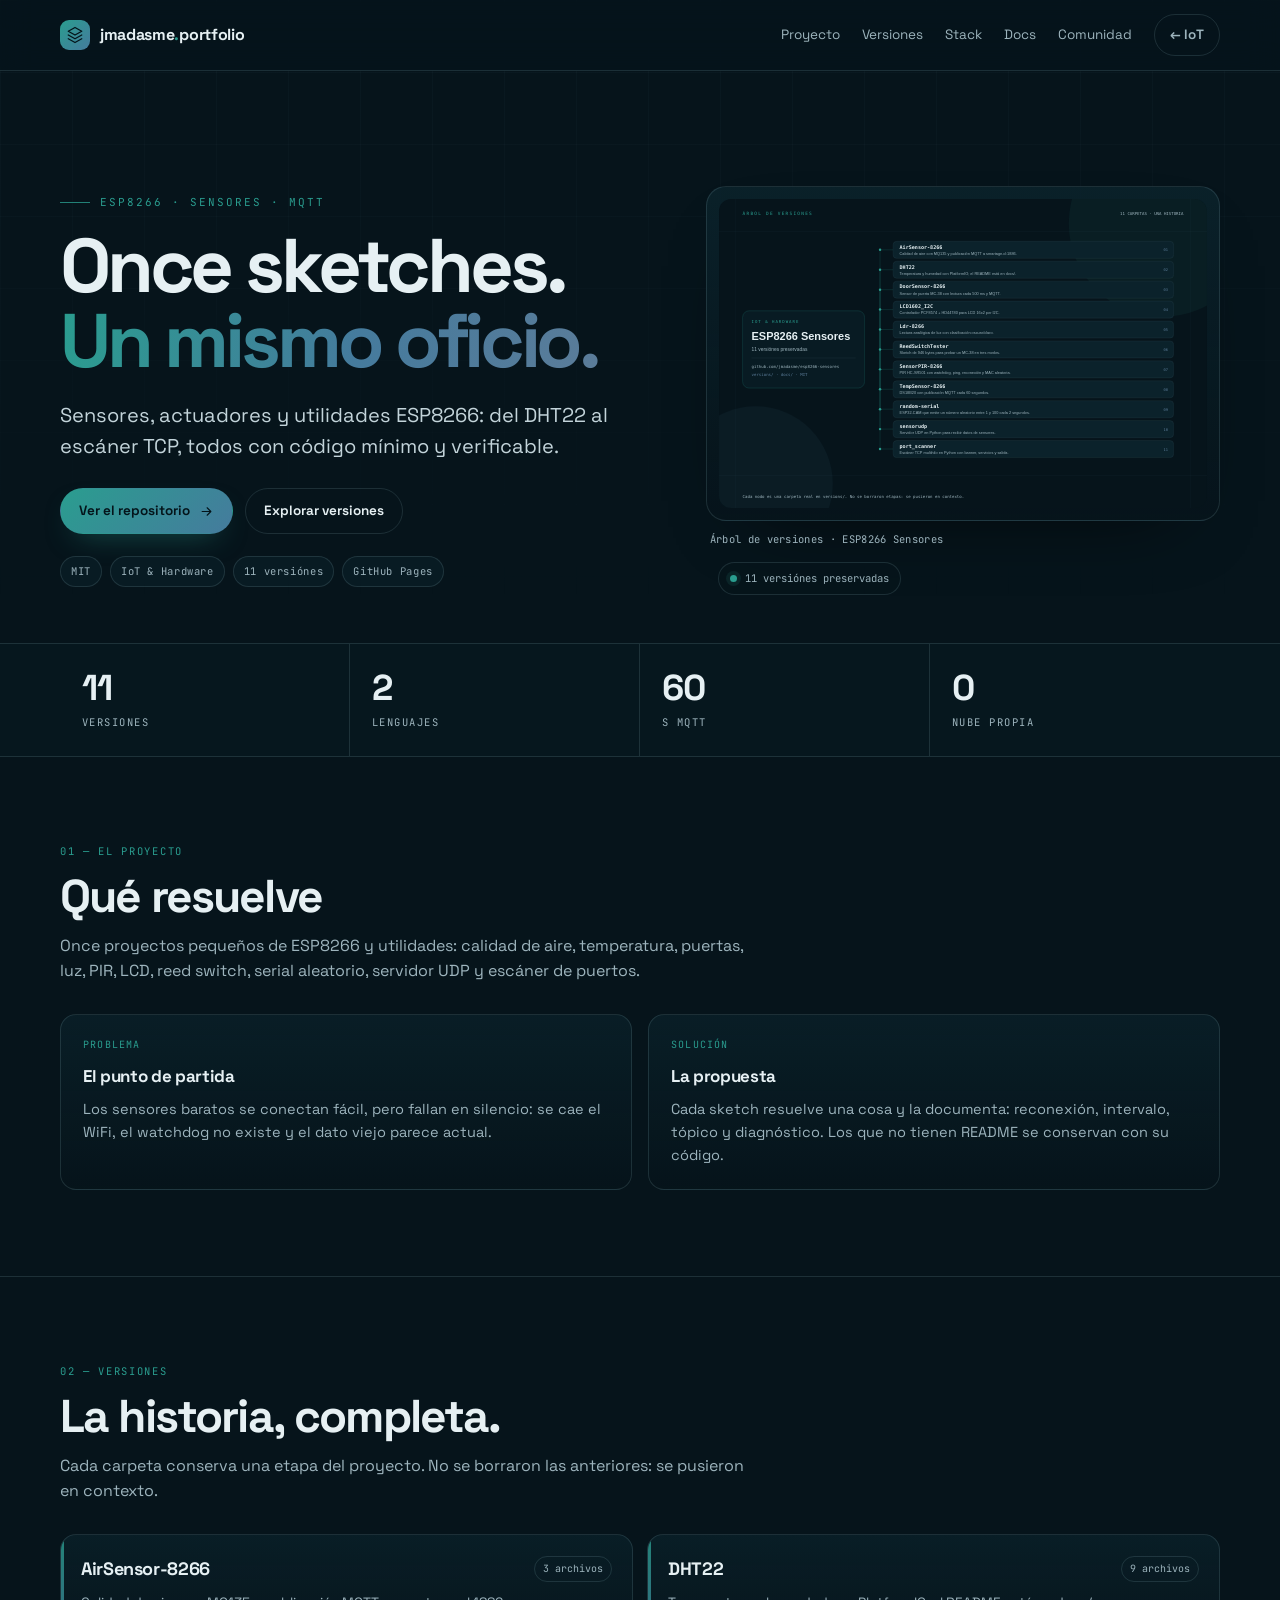
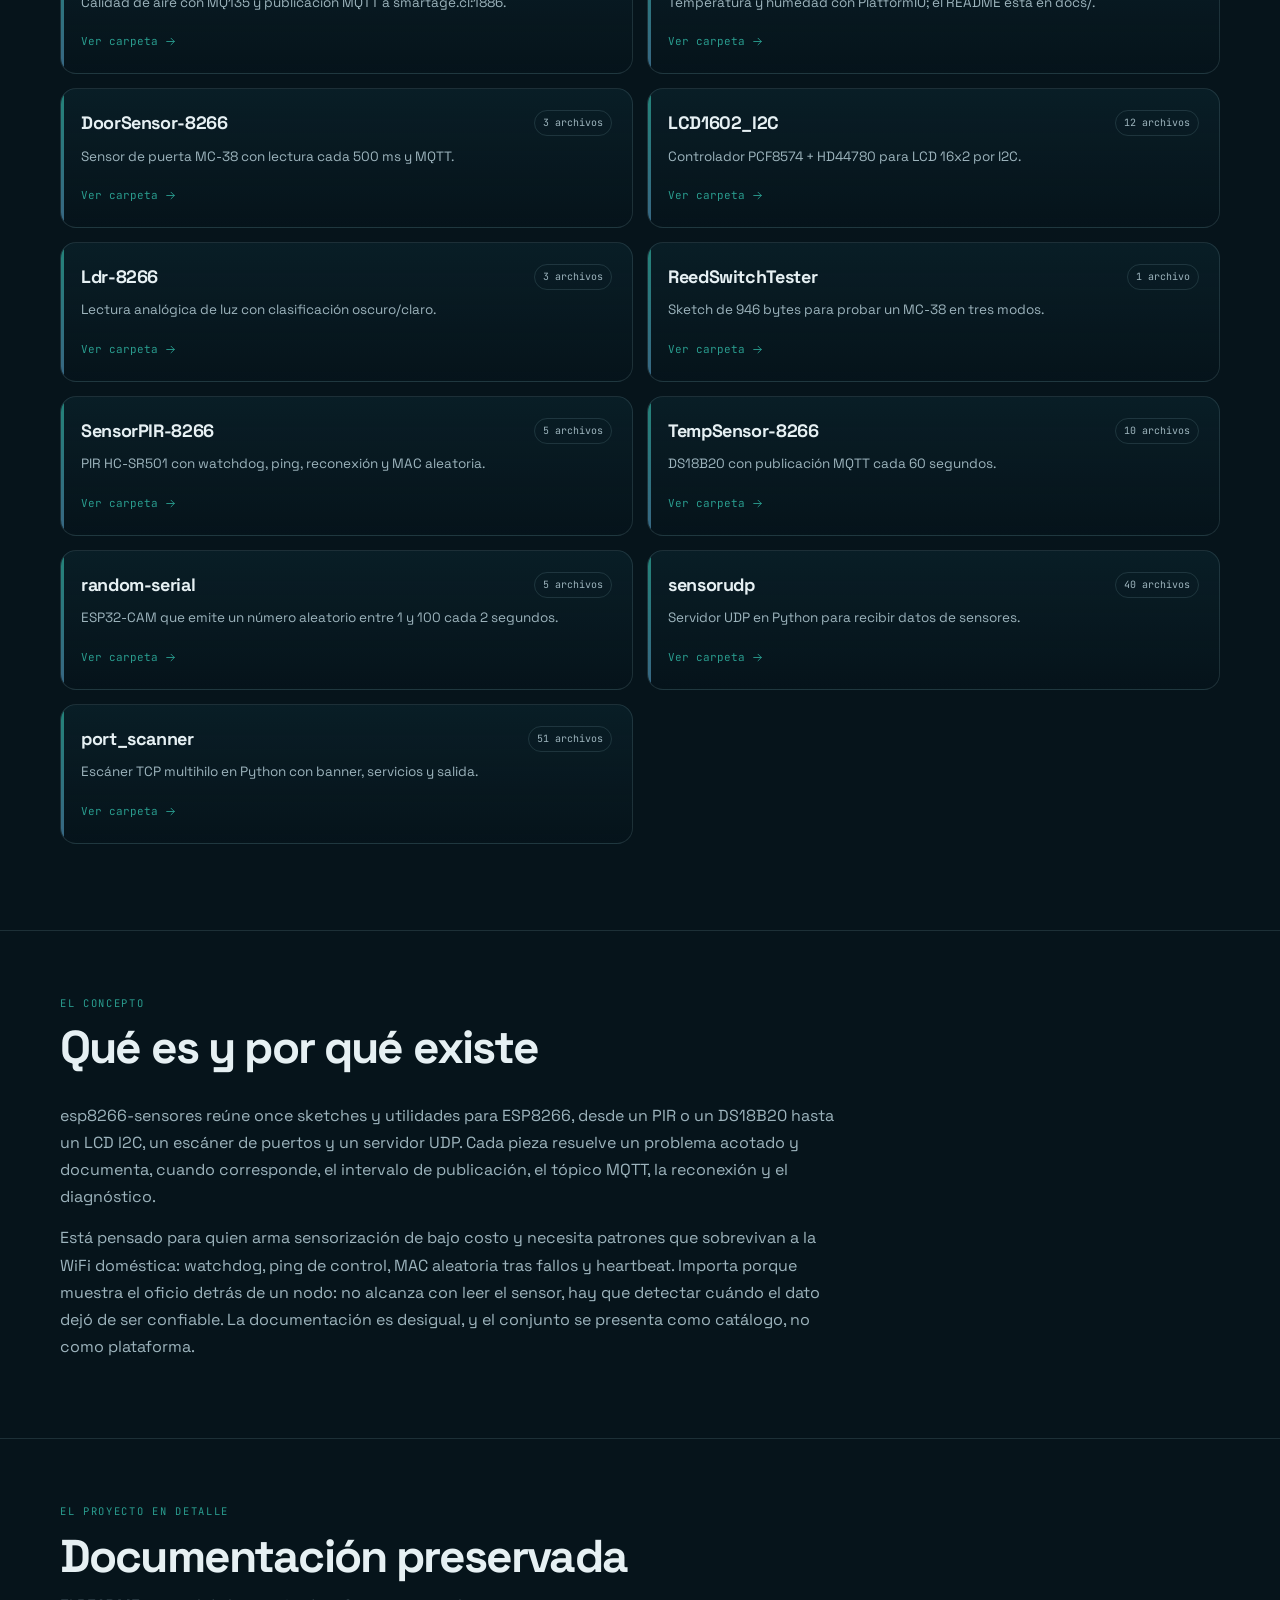
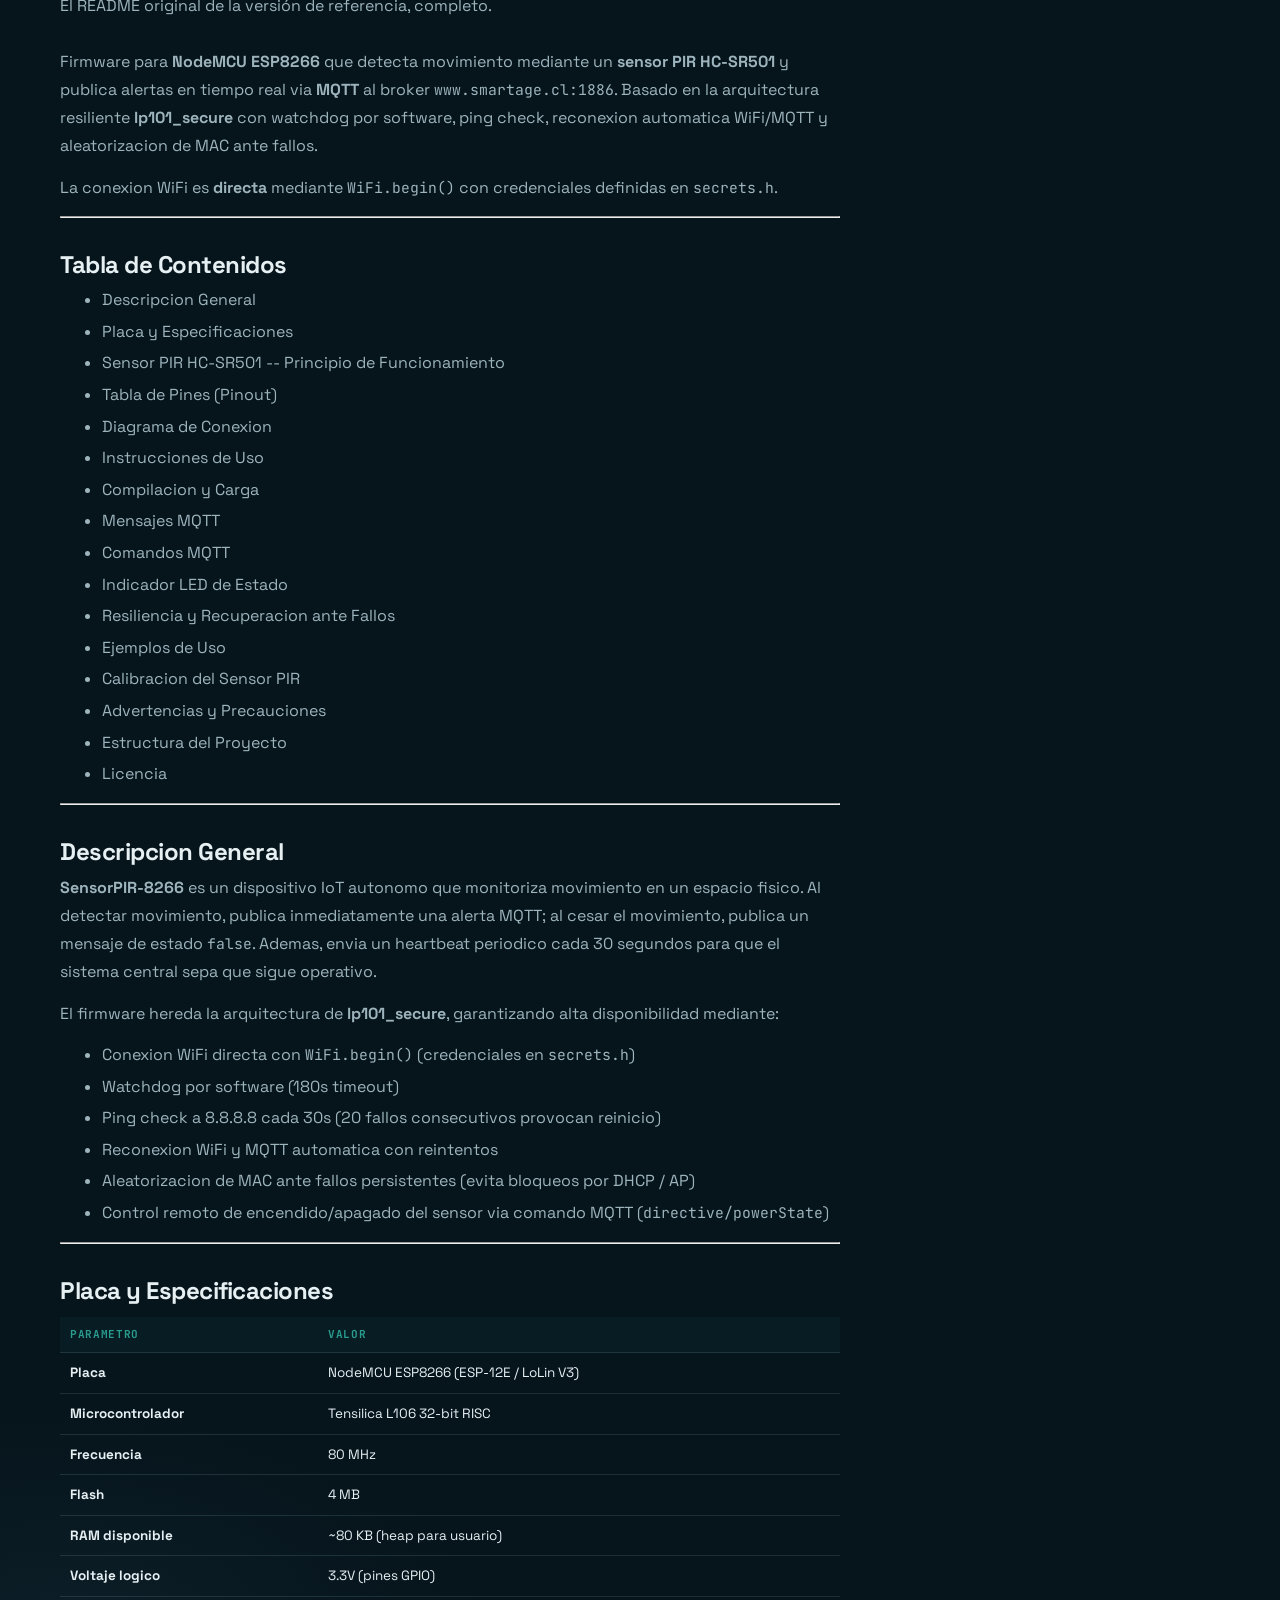
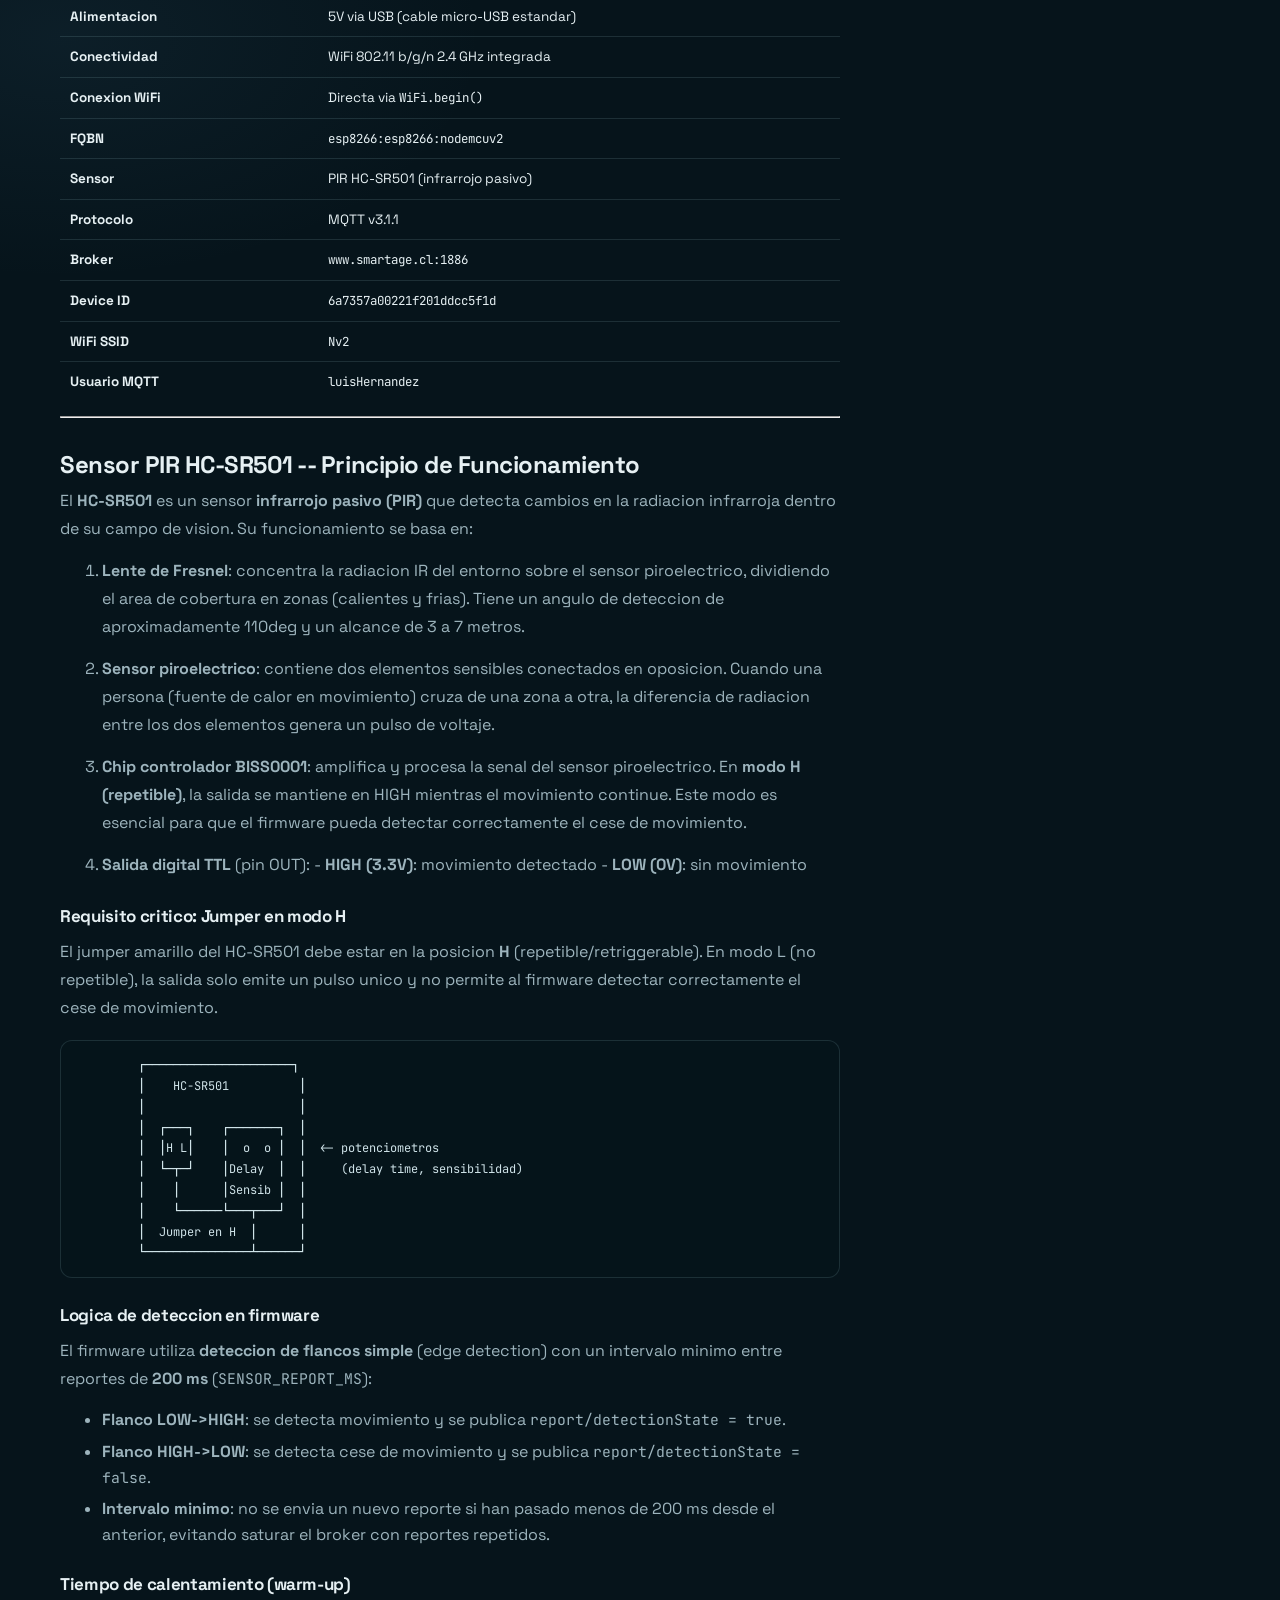
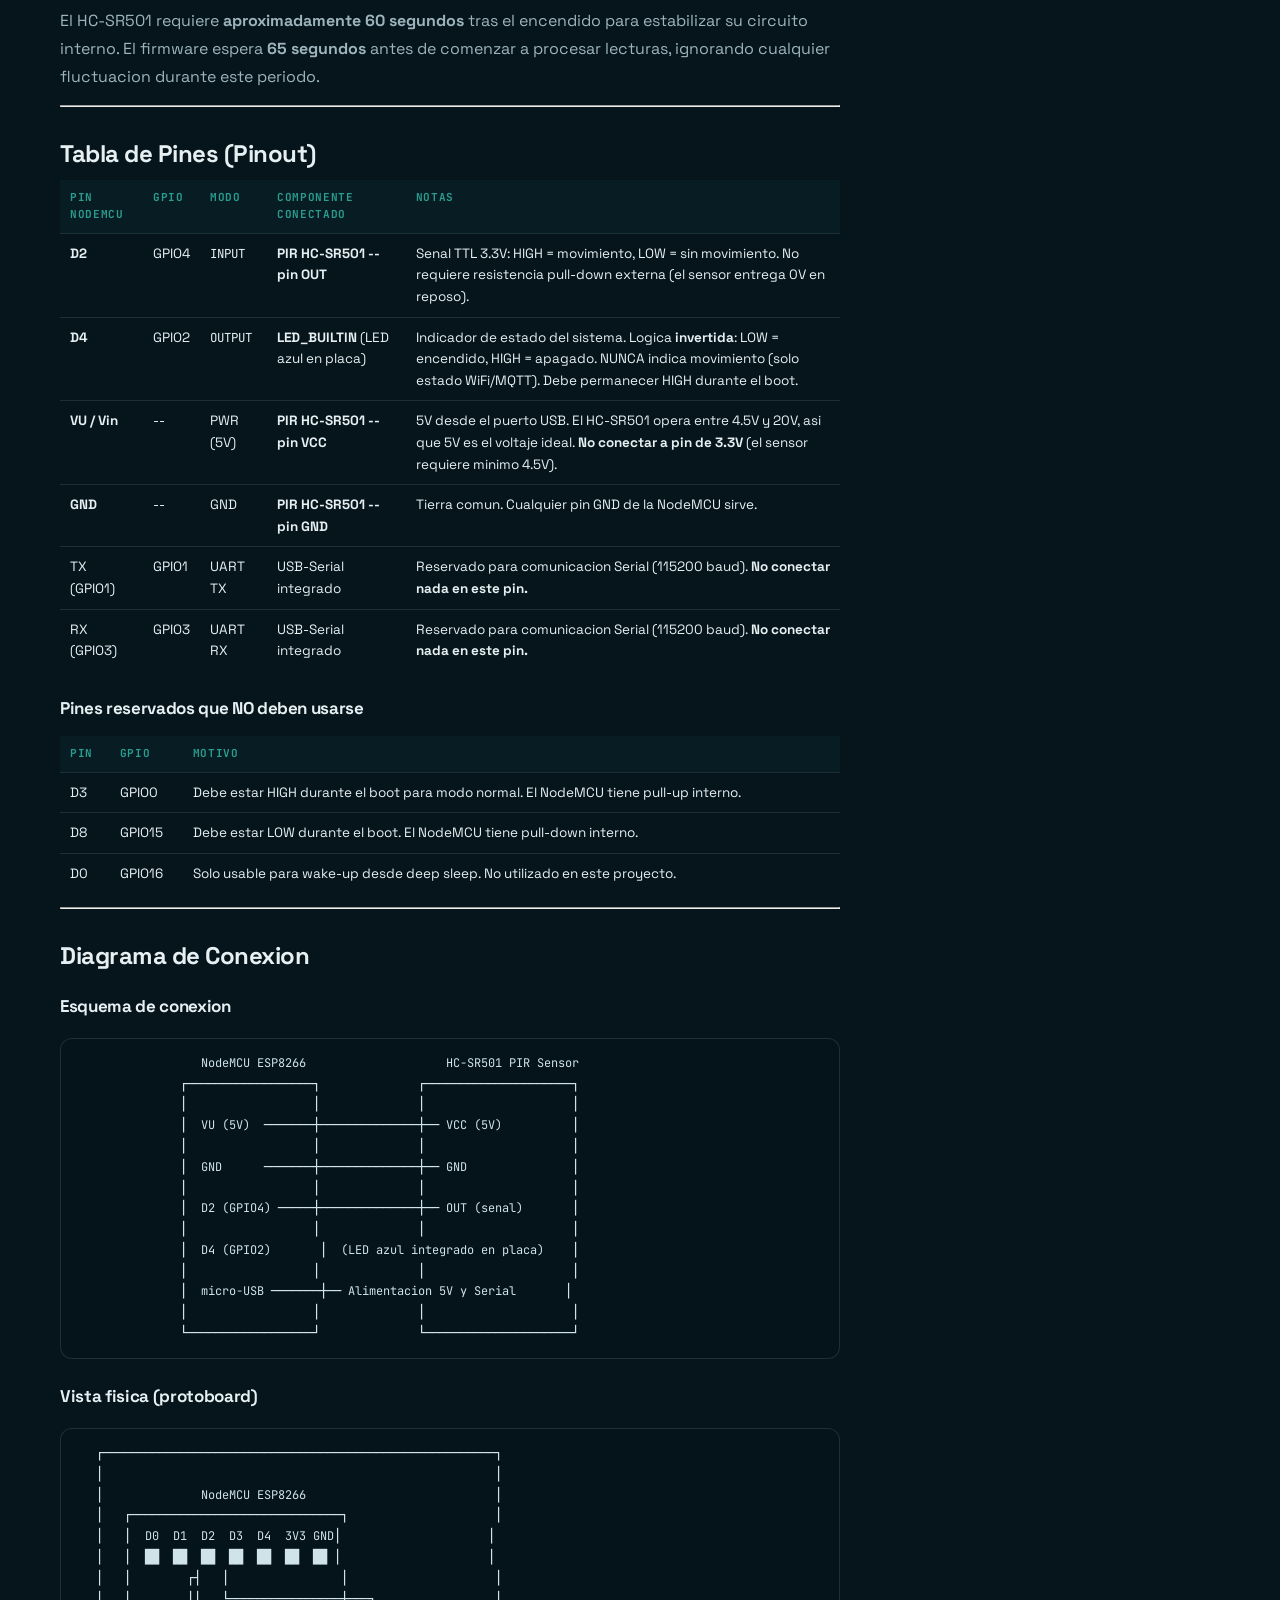
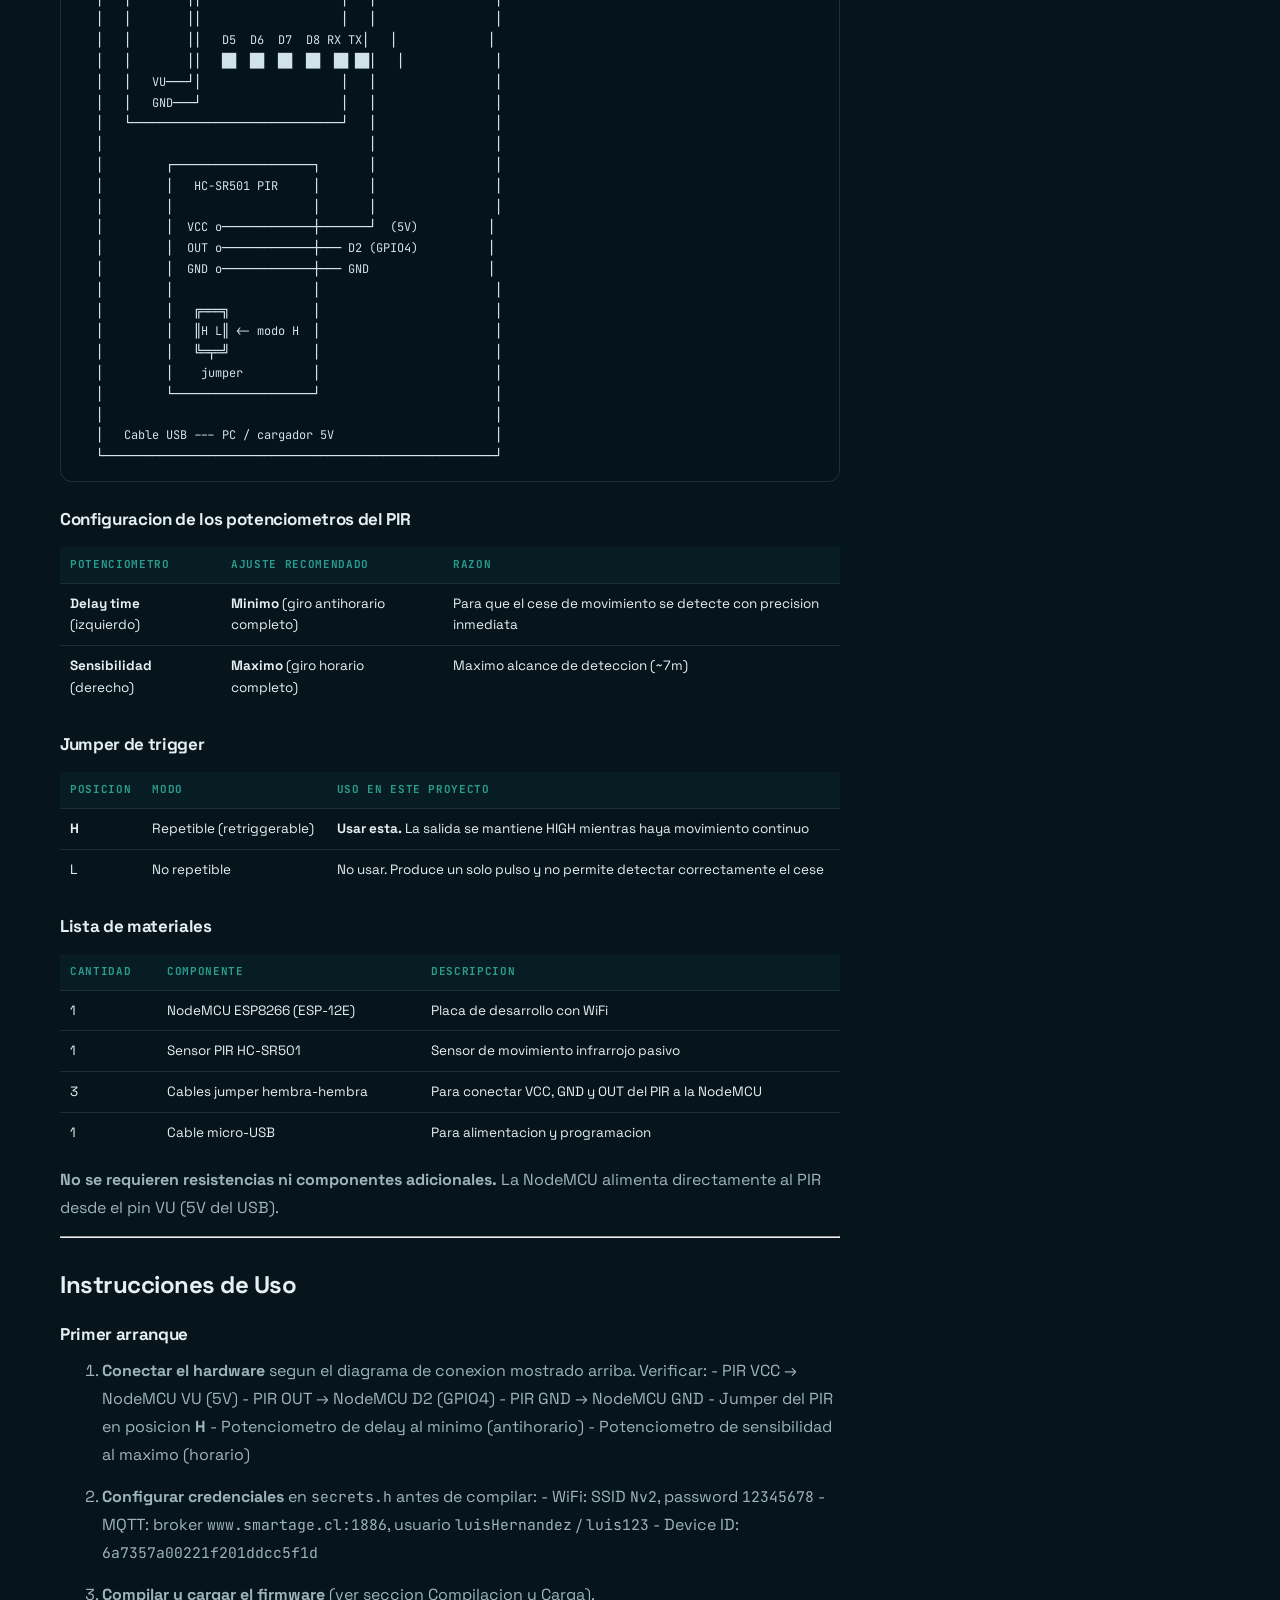
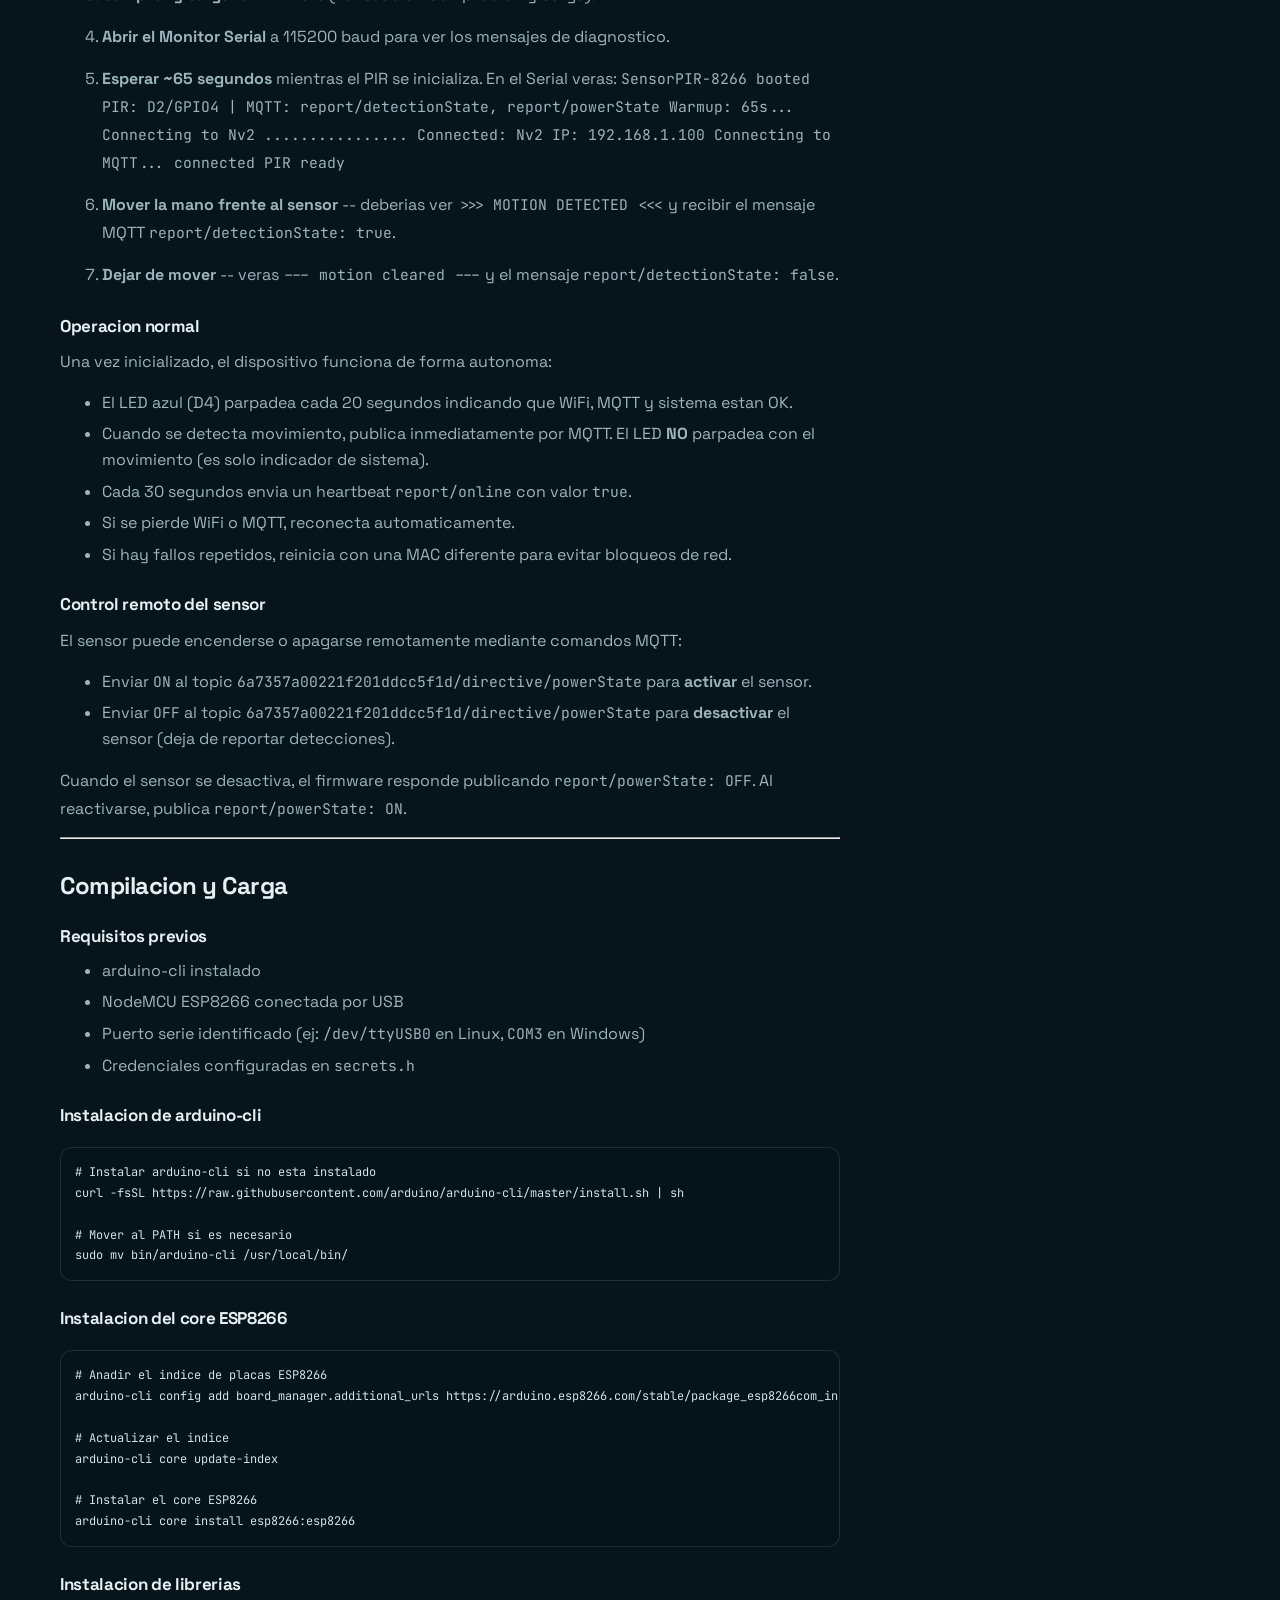
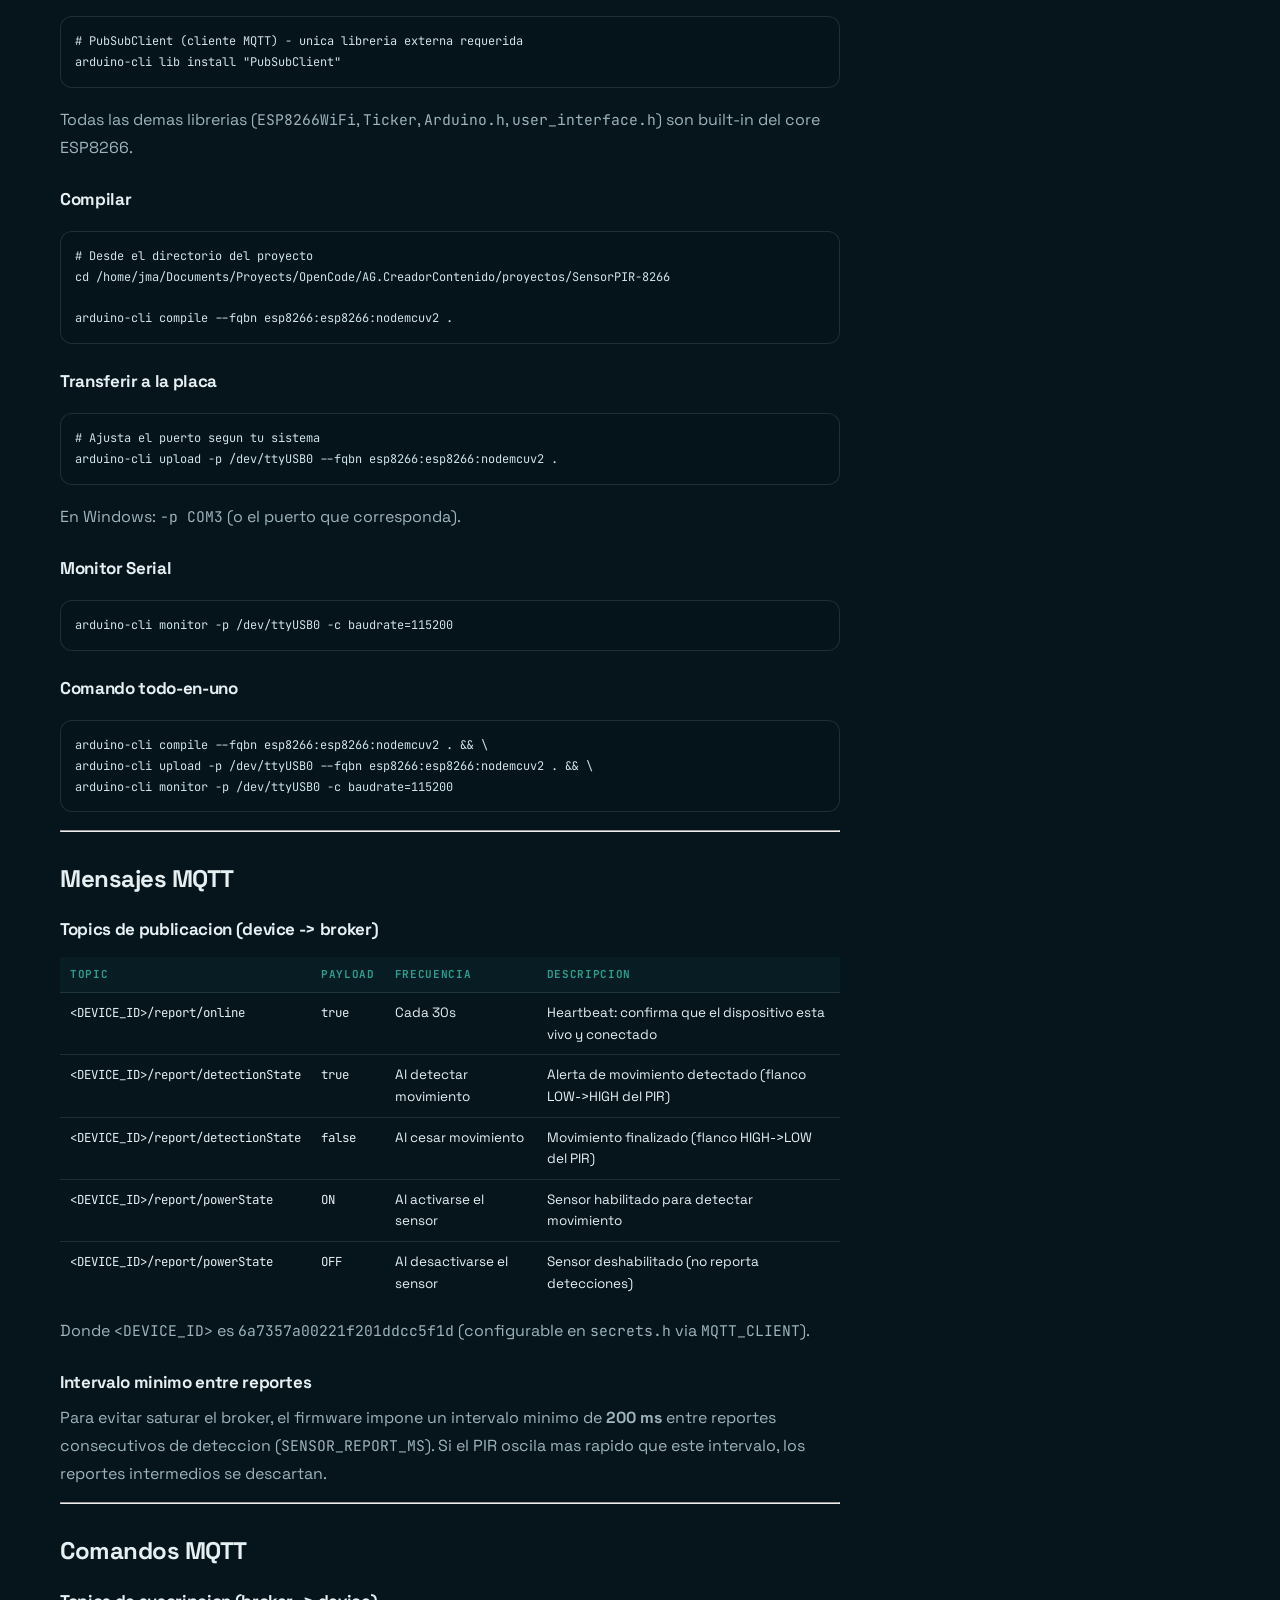
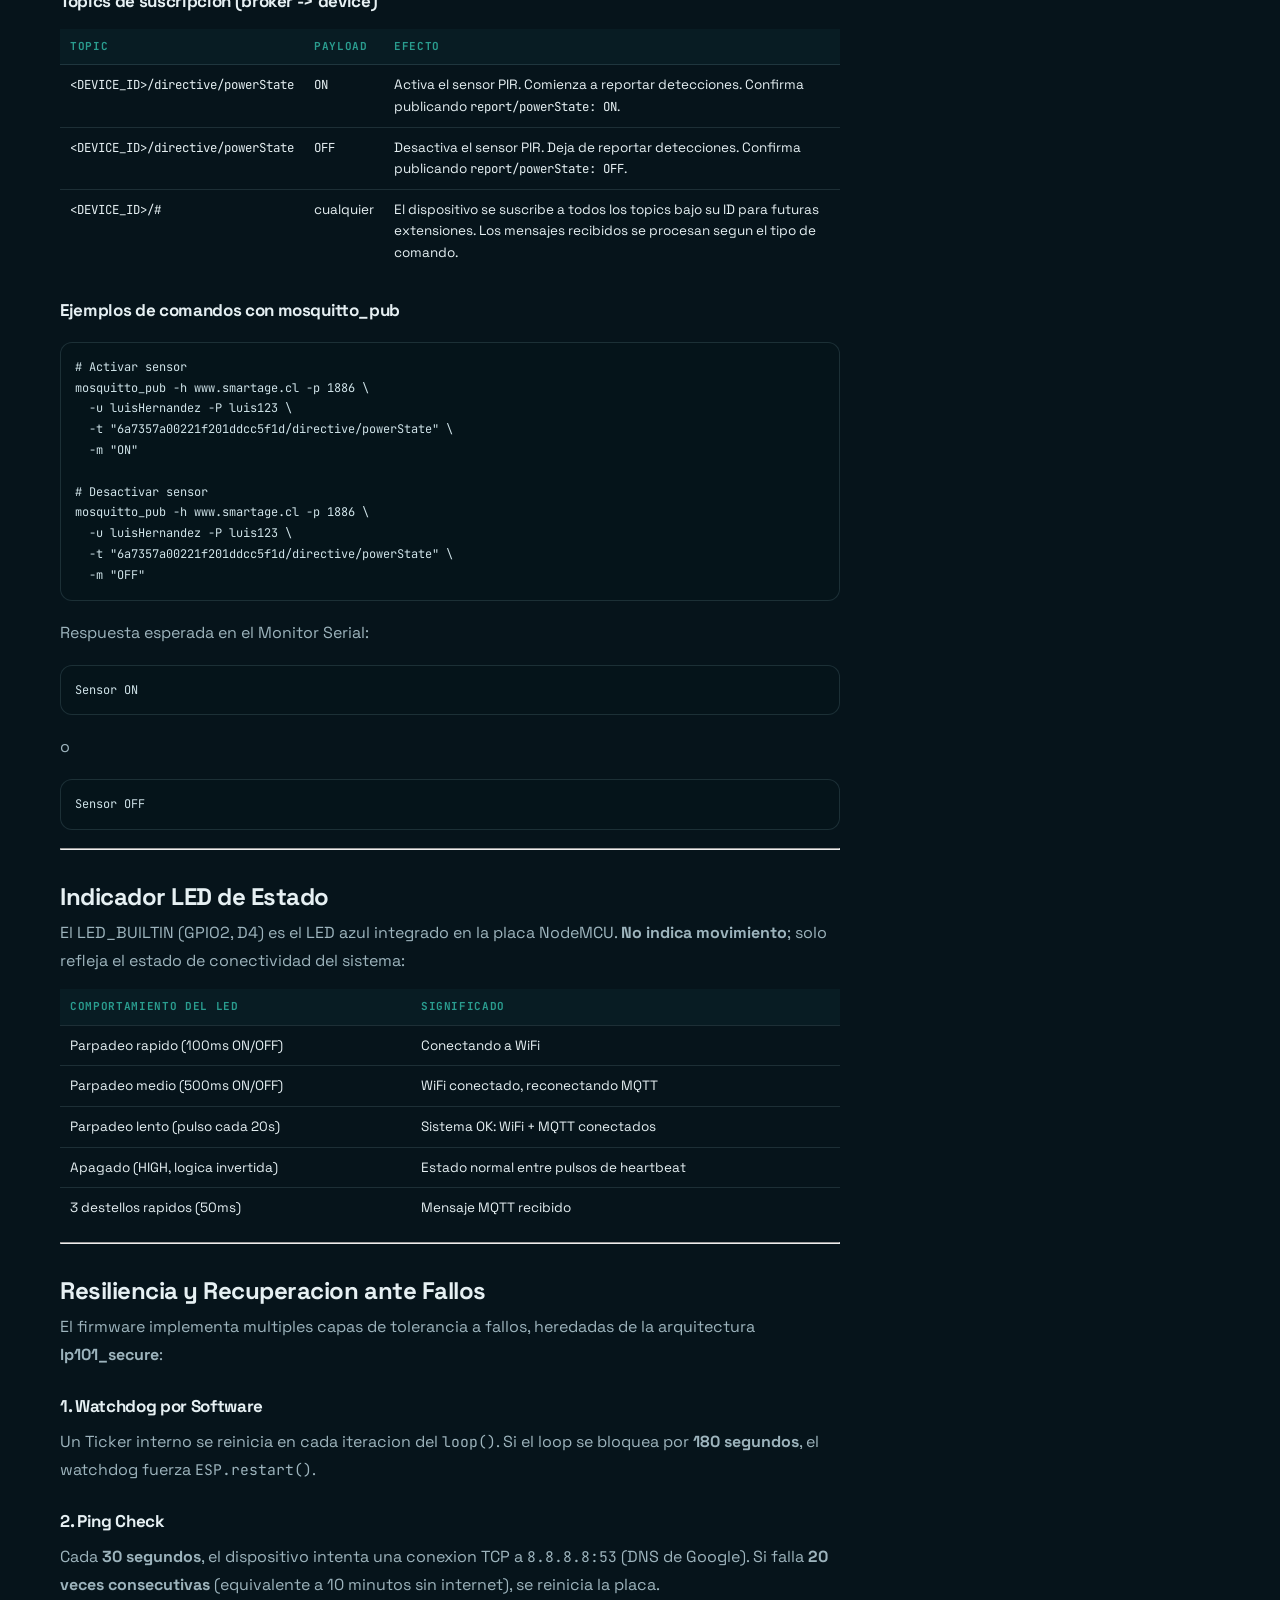
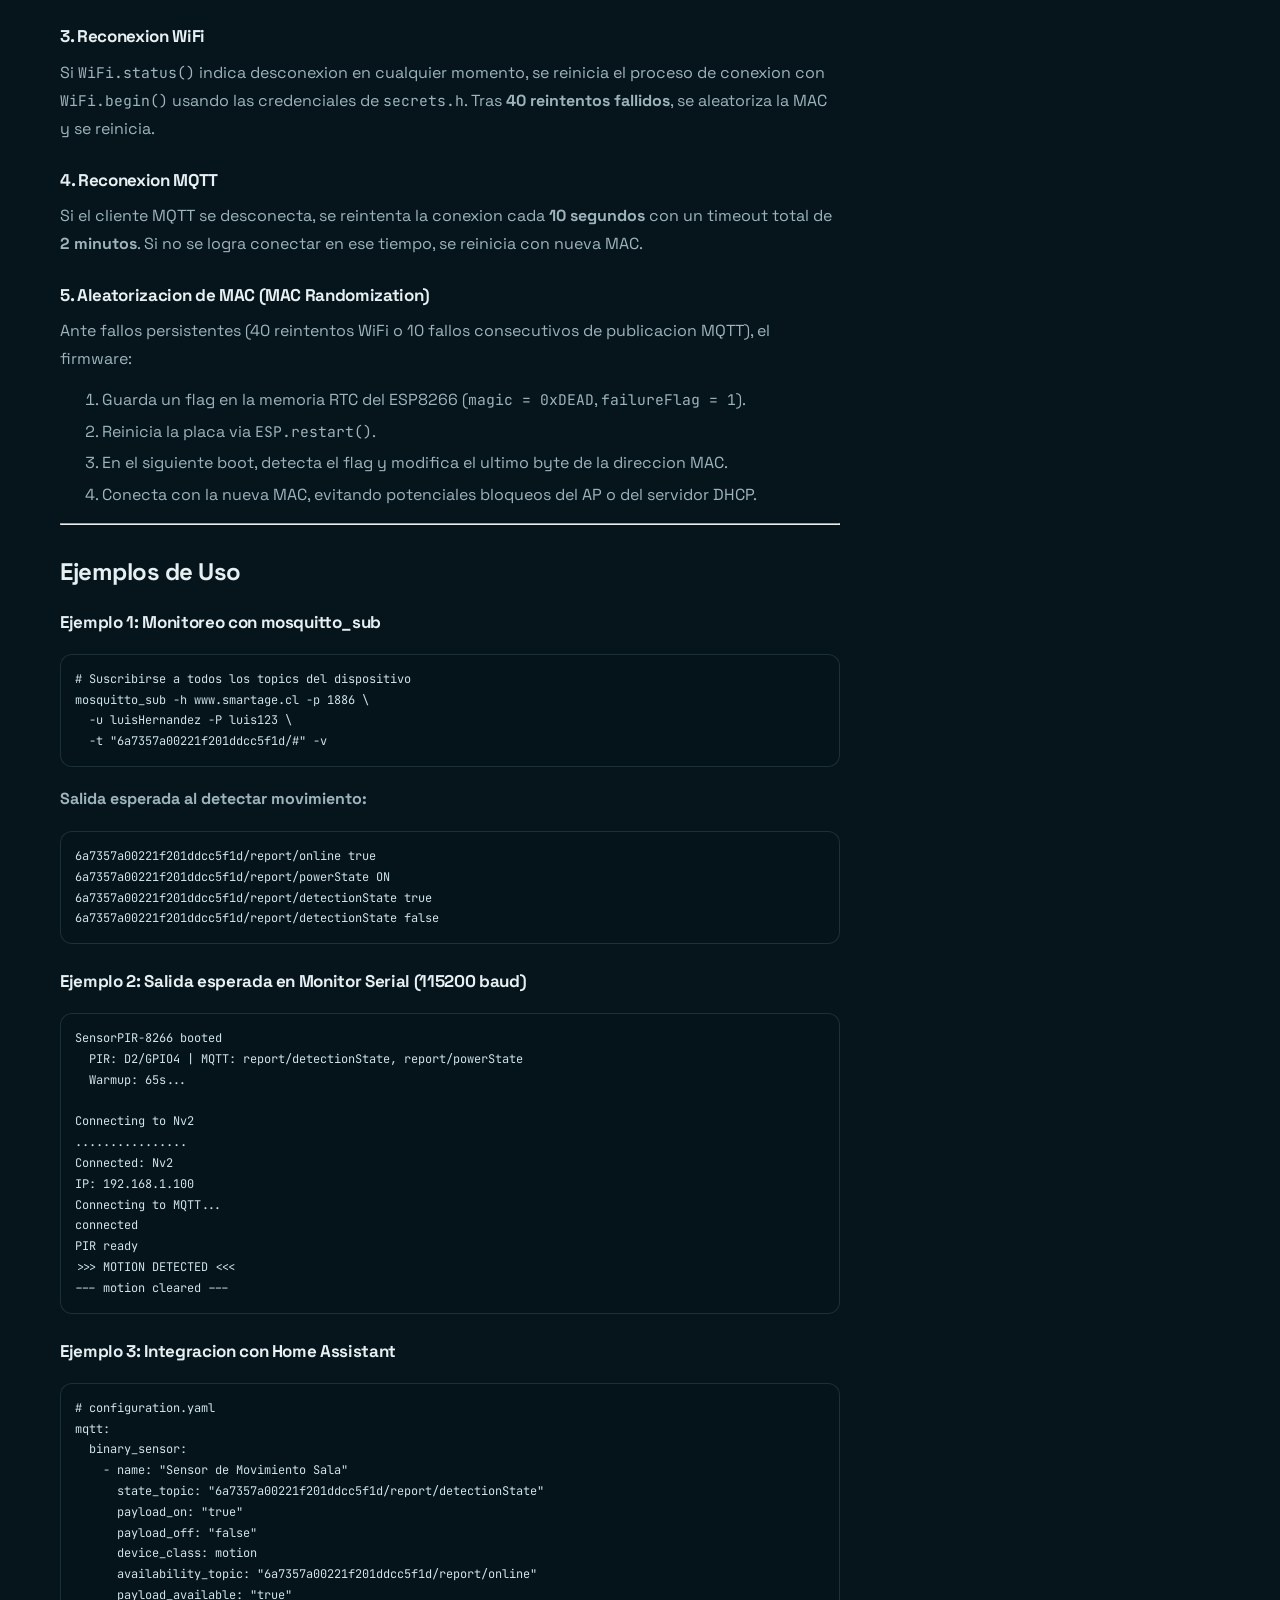
==== commit b66bfe87: "docs: README y landing con concepto, tropiezos, evaluación y FAQ" ====
--- a/docs/index.html
+++ b/docs/index.html
@@ -134,15 +134,83 @@
   .stat{border-right:0;border-bottom:1px solid var(--line)}
   h1{font-size:42px}
 }
-.gate{display:grid;grid-template-columns:1.35fr .85fr;gap:26px;align-items:center;border:1px solid var(--line);border-radius:20px;padding:26px;background:linear-gradient(135deg,rgba(42,157,143,.12),rgba(69,123,157,.08));margin:22px 0 24px}.gate-badge{display:inline-block;font-family:var(--mono);font-size:10px;letter-spacing:.16em;color:var(--accent);border:1px solid rgba(42,157,143,.35);padding:6px 10px;border-radius:999px;margin-bottom:12px}.gate-actions{display:flex;flex-direction:column;gap:10px;align-items:stretch}.version.private{border-style:dashed;background:linear-gradient(180deg,rgba(11,34,43,.55),rgba(6,20,27,.7))}.version .state{font-family:var(--mono);font-size:9px;letter-spacing:.12em;padding:4px 8px;border-radius:999px;border:1px solid var(--line);color:var(--muted)}.state.pub{color:#2A9D8F;border-color:rgba(42,157,143,.4);background:rgba(42,157,143,.08)}.state.priv{color:#9ab;border-color:rgba(91,124,153,.45);background:rgba(91,124,153,.08)}.private-link{color:#9ab;cursor:pointer}@media(max-width:820px){.gate{grid-template-columns:1fr}}</style>
+
+/* ── Contenido heredado del proyecto original, en clave sobria ── */
+.rich{max-width:78ch}
+.rich p{margin:0 0 14px;color:#c3d4da}
+.rich h3{margin:26px 0 10px;font-size:19px;letter-spacing:-.02em}
+.rich h4{margin:22px 0 8px;font-size:15px;letter-spacing:-.01em}
+.rich ul,.rich ol{margin:0 0 16px;padding-left:22px;color:#c3d4da}
+.rich li{margin:0 0 6px}
+.rich figure{margin:22px 0;border:1px solid var(--line);border-radius:16px;padding:10px;background:rgba(11,34,43,.5)}
+.rich figure img{width:100%;display:block;border-radius:10px}
+.rich figcaption{font-family:var(--mono);font-size:11px;color:var(--muted);margin-top:9px;line-height:1.5}
+.rich .table-wrap{overflow-x:auto;margin:18px 0;border:1px solid var(--line);border-radius:12px}
+.rich table{border-collapse:collapse;width:100%;font-size:13.5px}
+.rich th,.rich td{padding:9px 12px;border-bottom:1px solid var(--line);text-align:left;vertical-align:top}
+.rich th{font-family:var(--mono);font-size:10.5px;letter-spacing:.08em;text-transform:uppercase;color:var(--muted);background:rgba(11,34,43,.6)}
+.rich tr:last-child td{border-bottom:0}
+.rich pre{margin:18px 0;padding:14px 16px;border:1px solid var(--line);border-radius:12px;background:#04141a;overflow-x:auto;font-family:var(--mono);font-size:12px;line-height:1.6;color:#cfe3e8}
+.rich code{font-family:var(--mono);font-size:.92em}
+.rich .note{margin:18px 0;padding:13px 16px;border-left:2px solid var(--accent);background:rgba(42,157,143,.07);color:#c3d4da;font-size:14px}
+.rich .card-grid{display:grid;grid-template-columns:repeat(auto-fit,minmax(220px,1fr));gap:14px;margin:18px 0}
+.rich .card-grid .card{margin:0}
+
+
+.rich h3{margin:26px 0 8px}
+.rich p{margin:0 0 14px;color:var(--muted);line-height:1.7}
+.fail-grid{display:grid;grid-template-columns:repeat(2,minmax(0,1fr));gap:14px;margin-top:6px}
+.fail{background:rgba(11,34,43,.55);border:1px solid var(--line);border-radius:14px;padding:18px}
+.fail .v{font-family:var(--mono);font-size:10.5px;letter-spacing:.08em;text-transform:uppercase;color:var(--warm,#D6A86A)}
+.fail h3{font-size:16px;margin:8px 0 6px}
+.fail p{font-size:14px;margin:0;color:var(--muted)}
+.rating-head{display:flex;align-items:center;gap:20px;margin:6px 0 18px;padding:18px 20px;border:1px solid var(--line);border-radius:16px;background:rgba(11,34,43,.55)}
+.rating-avg{font-family:var(--mono);font-size:40px;line-height:1;color:var(--accent)}
+.rating-avg small{font-size:14px;color:var(--muted)}
+.rating-head p{margin:4px 0 0;font-size:14px;color:var(--muted);max-width:70ch}
+.rating{display:grid;gap:2px}
+.rating-row{display:grid;grid-template-columns:165px minmax(90px,1fr) 48px;gap:14px;align-items:center;padding:11px 0;border-bottom:1px solid var(--line)}
+.rating-row:last-child{border-bottom:0}
+.rating-name{font-size:13.5px;font-weight:600}
+.rating-bar{height:6px;border-radius:99px;background:rgba(148,190,200,.14);overflow:hidden}
+.rating-bar i{display:block;height:100%;border-radius:99px;background:linear-gradient(90deg,var(--accent),var(--accent2))}
+.rating-score{font-family:var(--mono);font-size:12.5px;color:var(--accent);text-align:right}
+.rating-note{grid-column:2/-1;font-size:12.5px;color:var(--muted);margin-top:-4px}
+.faq{display:grid;gap:0;margin-top:4px}
+.faq details{border-bottom:1px solid var(--line);padding:14px 0}
+.faq summary{cursor:pointer;font-weight:600;font-size:15px;list-style:none}
+.faq summary::-webkit-details-marker{display:none}
+.faq summary::before{content:"+";display:inline-block;width:18px;color:var(--accent);font-family:var(--mono)}
+.faq details[open] summary::before{content:"–"}
+.faq p{margin:10px 0 0 18px;font-size:14px;color:var(--muted)}
+@media(max-width:720px){
+  .fail-grid{grid-template-columns:1fr}
+  .rating-head{flex-direction:column;align-items:flex-start}
+  .rating-row{grid-template-columns:120px 1fr 44px}
+}
+
+
+.detail h2{margin:34px 0 10px;font-size:24px;letter-spacing:-.02em}
+.detail h3{margin:24px 0 8px;font-size:17px}
+.detail p{margin:0 0 14px;color:var(--muted);line-height:1.75}
+.detail ul,.detail ol{margin:0 0 16px 20px;color:var(--muted)}
+.detail li{margin:6px 0}
+.detail table{width:100%;border-collapse:collapse;margin:14px 0;font-size:13.5px}
+.detail th,.detail td{border-bottom:1px solid var(--line);padding:9px 10px;text-align:left;vertical-align:top}
+.detail th{font-family:var(--mono);font-size:11px;text-transform:uppercase;letter-spacing:.06em;color:var(--accent)}
+.detail pre{background:rgba(6,20,27,.75);border:1px solid var(--line);border-radius:12px;padding:14px;overflow:auto;font-size:13px}
+.detail code{font-family:var(--mono);font-size:.92em}
+.detail img{max-width:100%;border-radius:12px;border:1px solid var(--line)}
+.detail blockquote{border-left:2px solid var(--accent);margin:14px 0;padding:2px 0 2px 16px;color:var(--muted)}
+
+</style>
 <link rel="stylesheet" href="assets/community.css?v=1">
 </head>
 <body>
 <header class="nav"><div class="wrap nav-in">
   <a class="brand" href="/"><span class="brand-mark"><svg viewBox="0 0 24 24" width="18" height="18" fill="none" stroke="currentColor" stroke-width="1.7" stroke-linecap="round" stroke-linejoin="round" aria-hidden="true"><path d="m12 2 9 5-9 5-9-5 9-5z"/><path d="m3 12 9 5 9-5M3 17l9 5 9-5"/></svg></span><span>jmadasme<span style="color:var(--accent)">.</span>portfolio</span></a>
   <nav class="nav-links">
-    <a href="#proyecto">Proyecto</a><a href="#versiones">Versiones</a>
-      <a href="#acceso">Acceso</a><a href="#stack">Stack</a><a href="#docs">Docs</a><a href="#comunidad">Comunidad</a>
+    <a href="#proyecto">Proyecto</a><a href="#versiones">Versiones</a><a href="#stack">Stack</a><a href="#docs">Docs</a><a href="#comunidad">Comunidad</a>
     <a class="btn btn-ghost" style="padding:9px 15px" href="/iot/">← IoT</a>
   </nav>
 </div></header>
@@ -156,7 +224,7 @@
       <a class="btn btn-primary" href="https://github.com/jmadasme/esp8266-sensores" target="_blank" rel="noopener">Ver el repositorio <svg viewBox="0 0 24 24" width="15" height="15" fill="none" stroke="currentColor" stroke-width="1.7" stroke-linecap="round" stroke-linejoin="round" aria-hidden="true"><path d="M5 12h14M13 6l6 6-6 6"/></svg></a>
       <a class="btn btn-ghost" href="#versiones">Explorar versiones</a>
     </div>
-    <div class="badges"><span class="badge">MIT</span><span class="badge">IoT &amp; Hardware</span><span class="badge">11 versiones · 10 privadas</span><span class="badge">GitHub Pages</span></div>
+    <div class="badges"><span class="badge">MIT</span><span class="badge">IoT &amp; Hardware</span><span class="badge">11 versiónes</span><span class="badge">GitHub Pages</span></div>
   </div>
   <div class="hero-visual">
     <div class="visual-frame"><img src="assets/architecture.svg" alt="Árbol de versiones de ESP8266 Sensores"></div>
@@ -165,7 +233,7 @@
   </div>
 </div></section>
 
-<section class="stats"><div class="wrap stats-grid"><div class="stat"><div class="stat-num">11</div><div class="stat-label">versiones</div></div><div class="stat"><div class="stat-num">1</div><div class="stat-label">pública</div></div><div class="stat"><div class="stat-num">10</div><div class="stat-label">privadas</div></div><div class="stat"><div class="stat-num">1</div><div class="stat-label">licencia</div></div></div></section>
+<section class="stats"><div class="wrap stats-grid"><div class="stat"><div class="stat-num">11</div><div class="stat-label">versiones</div></div><div class="stat"><div class="stat-num">2</div><div class="stat-label">lenguajes</div></div><div class="stat"><div class="stat-num">60</div><div class="stat-label">s MQTT</div></div><div class="stat"><div class="stat-num">0</div><div class="stat-label">nube propia</div></div></div></section>
 
 <section class="section" id="proyecto"><div class="wrap">
   <div class="section-head reveal"><div class="kicker">01 — El proyecto</div><h2>Qué resuelve</h2><p class="section-sub">Once proyectos pequeños de ESP8266 y utilidades: calidad de aire, temperatura, puertas, luz, PIR, LCD, reed switch, serial aleatorio, servidor UDP y escáner de puertos.</p></div>
@@ -176,105 +244,920 @@
 </div></section>
 
 <section class="section" id="versiones"><div class="wrap">
-  <div class="section-head reveal"><div class="kicker">02 — Versiones</div><h2>Una puerta abierta. Diez bajo llave.</h2>
-  <p class="section-sub">La primera etapa queda libre para probar el camino. Las siguientes conservan el refinamiento, la depuración y el rendimiento: se comparten solo a quien las pide.</p></div>
-  <div class="gate reveal" id="acceso">
-    <div>
-      <span class="gate-badge">MODELO DE ACCESO</span>
-      <h3>11 versiones · 1 pública · 10 privadas</h3>
-      <p>La primera versión es gratuita y abierta. <strong>Última versión: privada.</strong> Las mejoras, optimizaciones y variantes de hardware no se regalan de forma anónima: se solicitan, se conversan y se entregan con un alcance claro.</p>
-    </div>
-    <div class="gate-actions">
-      <a class="btn btn-primary" href="https://github.com/jmadasme/esp8266-sensores/issues/new?template=solicitud-acceso.yml&title=Solicitud%20de%20acceso%20a%20versiones%20privadas" target="_blank" rel="noopener">Solicitar acceso / licencia</a>
-      <a class="btn btn-ghost" href="#docs">Ver README y documentación</a>
-    </div>
-  </div>
+  <div class="section-head reveal"><div class="kicker">02 — Versiones</div><h2>La historia, completa.</h2><p class="section-sub">Cada carpeta conserva una etapa del proyecto. No se borraron las anteriores: se pusieron en contexto.</p></div>
   <div class="versions"><article class="version reveal">
   <div class="version-top"><h3>AirSensor-8266</h3><span class="count">3 archivos</span></div>
-  <div style="margin-bottom:8px"><span class="state pub">PÚBLICA</span></div>
   <p>Calidad de aire con MQ135 y publicación MQTT a smartage.cl:1886.</p>
-  <a href="versions/AirSensor-8266/" target="_blank" rel="noopener">Ver carpeta <svg viewBox="0 0 24 24" width="13" height="13" fill="none" stroke="currentColor" stroke-width="1.7" stroke-linecap="round" stroke-linejoin="round" aria-hidden="true"><path d="M5 12h14M13 6l6 6-6 6"/></svg></a>
-</article><article class="version reveal private">
+  <a href="https://github.com/jmadasme/esp8266-sensores/tree/main/versions/AirSensor-8266" target="_blank" rel="noopener">Ver carpeta <svg viewBox="0 0 24 24" width="13" height="13" fill="none" stroke="currentColor" stroke-width="1.7" stroke-linecap="round" stroke-linejoin="round" aria-hidden="true"><path d="M5 12h14M13 6l6 6-6 6"/></svg></a>
+</article><article class="version reveal">
   <div class="version-top"><h3>DHT22</h3><span class="count">9 archivos</span></div>
-  <div style="margin-bottom:8px"><span class="state priv">PRIVADA</span></div>
   <p>Temperatura y humedad con PlatformIO; el README está en docs/.</p>
-  <a class="private-link" href="https://github.com/jmadasme/esp8266-sensores/issues/new?template=solicitud-acceso.yml&title=Solicitud%20de%20acceso%20a%20versiones%20privadas" target="_blank" rel="noopener"><svg viewBox="0 0 24 24" width="13" height="13" fill="none" stroke="currentColor" stroke-width="1.7" stroke-linecap="round" stroke-linejoin="round" aria-hidden="true"><rect x="4" y="10" width="16" height="10" rx="2"/><path d="M8 10V7a4 4 0 0 1 8 0v3"/></svg> Solicitar acceso</a>
-</article><article class="version reveal private">
+  <a href="https://github.com/jmadasme/esp8266-sensores/tree/main/versions/DHT22" target="_blank" rel="noopener">Ver carpeta <svg viewBox="0 0 24 24" width="13" height="13" fill="none" stroke="currentColor" stroke-width="1.7" stroke-linecap="round" stroke-linejoin="round" aria-hidden="true"><path d="M5 12h14M13 6l6 6-6 6"/></svg></a>
+</article><article class="version reveal">
   <div class="version-top"><h3>DoorSensor-8266</h3><span class="count">3 archivos</span></div>
-  <div style="margin-bottom:8px"><span class="state priv">PRIVADA</span></div>
   <p>Sensor de puerta MC-38 con lectura cada 500 ms y MQTT.</p>
-  <a class="private-link" href="https://github.com/jmadasme/esp8266-sensores/issues/new?template=solicitud-acceso.yml&title=Solicitud%20de%20acceso%20a%20versiones%20privadas" target="_blank" rel="noopener"><svg viewBox="0 0 24 24" width="13" height="13" fill="none" stroke="currentColor" stroke-width="1.7" stroke-linecap="round" stroke-linejoin="round" aria-hidden="true"><rect x="4" y="10" width="16" height="10" rx="2"/><path d="M8 10V7a4 4 0 0 1 8 0v3"/></svg> Solicitar acceso</a>
-</article><article class="version reveal private">
+  <a href="https://github.com/jmadasme/esp8266-sensores/tree/main/versions/DoorSensor-8266" target="_blank" rel="noopener">Ver carpeta <svg viewBox="0 0 24 24" width="13" height="13" fill="none" stroke="currentColor" stroke-width="1.7" stroke-linecap="round" stroke-linejoin="round" aria-hidden="true"><path d="M5 12h14M13 6l6 6-6 6"/></svg></a>
+</article><article class="version reveal">
   <div class="version-top"><h3>LCD1602_I2C</h3><span class="count">12 archivos</span></div>
-  <div style="margin-bottom:8px"><span class="state priv">PRIVADA</span></div>
   <p>Controlador PCF8574 + HD44780 para LCD 16x2 por I2C.</p>
-  <a class="private-link" href="https://github.com/jmadasme/esp8266-sensores/issues/new?template=solicitud-acceso.yml&title=Solicitud%20de%20acceso%20a%20versiones%20privadas" target="_blank" rel="noopener"><svg viewBox="0 0 24 24" width="13" height="13" fill="none" stroke="currentColor" stroke-width="1.7" stroke-linecap="round" stroke-linejoin="round" aria-hidden="true"><rect x="4" y="10" width="16" height="10" rx="2"/><path d="M8 10V7a4 4 0 0 1 8 0v3"/></svg> Solicitar acceso</a>
-</article><article class="version reveal private">
+  <a href="https://github.com/jmadasme/esp8266-sensores/tree/main/versions/LCD1602_I2C" target="_blank" rel="noopener">Ver carpeta <svg viewBox="0 0 24 24" width="13" height="13" fill="none" stroke="currentColor" stroke-width="1.7" stroke-linecap="round" stroke-linejoin="round" aria-hidden="true"><path d="M5 12h14M13 6l6 6-6 6"/></svg></a>
+</article><article class="version reveal">
   <div class="version-top"><h3>Ldr-8266</h3><span class="count">3 archivos</span></div>
-  <div style="margin-bottom:8px"><span class="state priv">PRIVADA</span></div>
   <p>Lectura analógica de luz con clasificación oscuro/claro.</p>
-  <a class="private-link" href="https://github.com/jmadasme/esp8266-sensores/issues/new?template=solicitud-acceso.yml&title=Solicitud%20de%20acceso%20a%20versiones%20privadas" target="_blank" rel="noopener"><svg viewBox="0 0 24 24" width="13" height="13" fill="none" stroke="currentColor" stroke-width="1.7" stroke-linecap="round" stroke-linejoin="round" aria-hidden="true"><rect x="4" y="10" width="16" height="10" rx="2"/><path d="M8 10V7a4 4 0 0 1 8 0v3"/></svg> Solicitar acceso</a>
-</article><article class="version reveal private">
+  <a href="https://github.com/jmadasme/esp8266-sensores/tree/main/versions/Ldr-8266" target="_blank" rel="noopener">Ver carpeta <svg viewBox="0 0 24 24" width="13" height="13" fill="none" stroke="currentColor" stroke-width="1.7" stroke-linecap="round" stroke-linejoin="round" aria-hidden="true"><path d="M5 12h14M13 6l6 6-6 6"/></svg></a>
+</article><article class="version reveal">
   <div class="version-top"><h3>ReedSwitchTester</h3><span class="count">1 archivo</span></div>
-  <div style="margin-bottom:8px"><span class="state priv">PRIVADA</span></div>
   <p>Sketch de 946 bytes para probar un MC-38 en tres modos.</p>
-  <a class="private-link" href="https://github.com/jmadasme/esp8266-sensores/issues/new?template=solicitud-acceso.yml&title=Solicitud%20de%20acceso%20a%20versiones%20privadas" target="_blank" rel="noopener"><svg viewBox="0 0 24 24" width="13" height="13" fill="none" stroke="currentColor" stroke-width="1.7" stroke-linecap="round" stroke-linejoin="round" aria-hidden="true"><rect x="4" y="10" width="16" height="10" rx="2"/><path d="M8 10V7a4 4 0 0 1 8 0v3"/></svg> Solicitar acceso</a>
-</article><article class="version reveal private">
+  <a href="https://github.com/jmadasme/esp8266-sensores/tree/main/versions/ReedSwitchTester" target="_blank" rel="noopener">Ver carpeta <svg viewBox="0 0 24 24" width="13" height="13" fill="none" stroke="currentColor" stroke-width="1.7" stroke-linecap="round" stroke-linejoin="round" aria-hidden="true"><path d="M5 12h14M13 6l6 6-6 6"/></svg></a>
+</article><article class="version reveal">
   <div class="version-top"><h3>SensorPIR-8266</h3><span class="count">5 archivos</span></div>
-  <div style="margin-bottom:8px"><span class="state priv">PRIVADA</span></div>
   <p>PIR HC-SR501 con watchdog, ping, reconexión y MAC aleatoria.</p>
-  <a class="private-link" href="https://github.com/jmadasme/esp8266-sensores/issues/new?template=solicitud-acceso.yml&title=Solicitud%20de%20acceso%20a%20versiones%20privadas" target="_blank" rel="noopener"><svg viewBox="0 0 24 24" width="13" height="13" fill="none" stroke="currentColor" stroke-width="1.7" stroke-linecap="round" stroke-linejoin="round" aria-hidden="true"><rect x="4" y="10" width="16" height="10" rx="2"/><path d="M8 10V7a4 4 0 0 1 8 0v3"/></svg> Solicitar acceso</a>
-</article><article class="version reveal private">
+  <a href="https://github.com/jmadasme/esp8266-sensores/tree/main/versions/SensorPIR-8266" target="_blank" rel="noopener">Ver carpeta <svg viewBox="0 0 24 24" width="13" height="13" fill="none" stroke="currentColor" stroke-width="1.7" stroke-linecap="round" stroke-linejoin="round" aria-hidden="true"><path d="M5 12h14M13 6l6 6-6 6"/></svg></a>
+</article><article class="version reveal">
   <div class="version-top"><h3>TempSensor-8266</h3><span class="count">10 archivos</span></div>
-  <div style="margin-bottom:8px"><span class="state priv">PRIVADA</span></div>
   <p>DS18B20 con publicación MQTT cada 60 segundos.</p>
-  <a class="private-link" href="https://github.com/jmadasme/esp8266-sensores/issues/new?template=solicitud-acceso.yml&title=Solicitud%20de%20acceso%20a%20versiones%20privadas" target="_blank" rel="noopener"><svg viewBox="0 0 24 24" width="13" height="13" fill="none" stroke="currentColor" stroke-width="1.7" stroke-linecap="round" stroke-linejoin="round" aria-hidden="true"><rect x="4" y="10" width="16" height="10" rx="2"/><path d="M8 10V7a4 4 0 0 1 8 0v3"/></svg> Solicitar acceso</a>
-</article><article class="version reveal private">
+  <a href="https://github.com/jmadasme/esp8266-sensores/tree/main/versions/TempSensor-8266" target="_blank" rel="noopener">Ver carpeta <svg viewBox="0 0 24 24" width="13" height="13" fill="none" stroke="currentColor" stroke-width="1.7" stroke-linecap="round" stroke-linejoin="round" aria-hidden="true"><path d="M5 12h14M13 6l6 6-6 6"/></svg></a>
+</article><article class="version reveal">
   <div class="version-top"><h3>random-serial</h3><span class="count">5 archivos</span></div>
-  <div style="margin-bottom:8px"><span class="state priv">PRIVADA</span></div>
   <p>ESP32-CAM que emite un número aleatorio entre 1 y 100 cada 2 segundos.</p>
-  <a class="private-link" href="https://github.com/jmadasme/esp8266-sensores/issues/new?template=solicitud-acceso.yml&title=Solicitud%20de%20acceso%20a%20versiones%20privadas" target="_blank" rel="noopener"><svg viewBox="0 0 24 24" width="13" height="13" fill="none" stroke="currentColor" stroke-width="1.7" stroke-linecap="round" stroke-linejoin="round" aria-hidden="true"><rect x="4" y="10" width="16" height="10" rx="2"/><path d="M8 10V7a4 4 0 0 1 8 0v3"/></svg> Solicitar acceso</a>
-</article><article class="version reveal private">
+  <a href="https://github.com/jmadasme/esp8266-sensores/tree/main/versions/random-serial" target="_blank" rel="noopener">Ver carpeta <svg viewBox="0 0 24 24" width="13" height="13" fill="none" stroke="currentColor" stroke-width="1.7" stroke-linecap="round" stroke-linejoin="round" aria-hidden="true"><path d="M5 12h14M13 6l6 6-6 6"/></svg></a>
+</article><article class="version reveal">
   <div class="version-top"><h3>sensorudp</h3><span class="count">40 archivos</span></div>
-  <div style="margin-bottom:8px"><span class="state priv">PRIVADA</span></div>
   <p>Servidor UDP en Python para recibir datos de sensores.</p>
-  <a class="private-link" href="https://github.com/jmadasme/esp8266-sensores/issues/new?template=solicitud-acceso.yml&title=Solicitud%20de%20acceso%20a%20versiones%20privadas" target="_blank" rel="noopener"><svg viewBox="0 0 24 24" width="13" height="13" fill="none" stroke="currentColor" stroke-width="1.7" stroke-linecap="round" stroke-linejoin="round" aria-hidden="true"><rect x="4" y="10" width="16" height="10" rx="2"/><path d="M8 10V7a4 4 0 0 1 8 0v3"/></svg> Solicitar acceso</a>
-</article><article class="version reveal private">
+  <a href="https://github.com/jmadasme/esp8266-sensores/tree/main/versions/sensorudp" target="_blank" rel="noopener">Ver carpeta <svg viewBox="0 0 24 24" width="13" height="13" fill="none" stroke="currentColor" stroke-width="1.7" stroke-linecap="round" stroke-linejoin="round" aria-hidden="true"><path d="M5 12h14M13 6l6 6-6 6"/></svg></a>
+</article><article class="version reveal">
   <div class="version-top"><h3>port_scanner</h3><span class="count">51 archivos</span></div>
-  <div style="margin-bottom:8px"><span class="state priv">PRIVADA</span></div>
   <p>Escáner TCP multihilo en Python con banner, servicios y salida.</p>
-  <a class="private-link" href="https://github.com/jmadasme/esp8266-sensores/issues/new?template=solicitud-acceso.yml&title=Solicitud%20de%20acceso%20a%20versiones%20privadas" target="_blank" rel="noopener"><svg viewBox="0 0 24 24" width="13" height="13" fill="none" stroke="currentColor" stroke-width="1.7" stroke-linecap="round" stroke-linejoin="round" aria-hidden="true"><rect x="4" y="10" width="16" height="10" rx="2"/><path d="M8 10V7a4 4 0 0 1 8 0v3"/></svg> Solicitar acceso</a>
+  <a href="https://github.com/jmadasme/esp8266-sensores/tree/main/versions/port_scanner" target="_blank" rel="noopener">Ver carpeta <svg viewBox="0 0 24 24" width="13" height="13" fill="none" stroke="currentColor" stroke-width="1.7" stroke-linecap="round" stroke-linejoin="round" aria-hidden="true"><path d="M5 12h14M13 6l6 6-6 6"/></svg></a>
 </article></div>
 </div></section>
-
-<section class="section tight"><div class="wrap">
-  <div class="section-head reveal"><div class="kicker">03 — Cómo se usa</div><h2>De la carpeta a la práctica.</h2></div>
-  <div class="timeline"><div class="step reveal"><div class="step-n">01</div><h4>Elegí el sensor</h4><p>Cada carpeta es un proyecto independiente.</p></div><div class="step reveal"><div class="step-n">02</div><h4>Revisá el pinout</h4><p>Está en el README o en los comentarios del sketch.</p></div><div class="step reveal"><div class="step-n">03</div><h4>Configurá red</h4><p>Copiá secrets.example.h cuando exista.</p></div><div class="step reveal"><div class="step-n">04</div><h4>Verificá el tópico</h4><p>Sin broker y tópico correctos no hay dato.</p></div></div>
-</div></section>
-
-<section class="section tight"><div class="wrap">
-  <div class="section-head reveal"><div class="kicker">04 — Decisiones</div><h2>Lo que lo hace distinto</h2></div>
-  <div class="features"><div class="feature reveal"><h4>Once proyectos</h4><p>Cada uno con un propósito claro.</p></div><div class="feature reveal"><h4>Reconexión</h4><p>El PIR y otros nodos reintentan solos.</p></div><div class="feature reveal"><h4>MQTT</h4><p>Formato simple y compatible.</p></div><div class="feature reveal"><h4>Utilidades Python</h4><p>UDP y escáner TCP complementan el hardware.</p></div><div class="feature reveal"><h4>Código corto</h4><p>Se lee completo en una sentada.</p></div><div class="feature reveal"><h4>Sin framework</h4><p>Arduino y Python estándar.</p></div></div>
-</div></section>
-
-<section class="section tight" id="stack"><div class="wrap">
-  <div class="section-head reveal"><div class="kicker">05 — Stack y arranque</div><h2>Con qué está construido</h2></div>
-  <div class="stack-grid">
-    <div class="reveal"><div class="chips"><span class="chip">ESP8266</span><span class="chip">ESP32-CAM</span><span class="chip">Arduino C++</span><span class="chip">Python</span><span class="chip">MQTT</span><span class="chip">PlatformIO</span></div><div class="note"><svg viewBox="0 0 24 24" width="16" height="16" fill="none" stroke="currentColor" stroke-width="1.7" stroke-linecap="round" stroke-linejoin="round" aria-hidden="true"><path d="m5 12 4 4L19 6"/></svg><span>Cada versión tiene su propio FQBN y pinout. AirSensor, DoorSensor, SensorPIR y TempSensor usan MQTT; las utilidades Python no requieren placa. Se removieron secretos en 5 archivo(s) de esta familia.</span></div></div>
-    <div class="terminal reveal"><div class="terminal-bar"><span class="dot"></span><span class="dot"></span><span class="dot"></span></div><pre>git clone https://github.com/jmadasme/esp8266-sensores.git
-cd esp8266-sensores/versions/AirSensor-8266
-cp secrets.example.h secrets.h
-arduino-cli compile --fqbn esp8266:esp8266:nodemcuv2 .</pre></div>
-  </div>
-</div></section>
-
-<section class="section tight" id="docs"><div class="wrap">
-  <div class="section-head reveal"><div class="kicker">06 — Documentación</div><h2>Para usar y para entender.</h2><p class="section-sub">Cada documento está en el repositorio, versionado junto al código.</p></div>
-  <div class="docs"><a class="doc reveal" href="https://github.com/jmadasme/esp8266-sensores/blob/main/docs/datasheet.md" target="_blank" rel="noopener"><span class="tag">DATASHEET</span><h4>Manual de operación</h4><p>Instalación, configuración, uso y diagnóstico.</p></a><a class="doc reveal" href="https://github.com/jmadasme/esp8266-sensores/blob/main/docs/developer.md" target="_blank" rel="noopener"><span class="tag">DEVELOPER</span><h4>Guía de código</h4><p>Arquitectura, módulos, contratos y extensión.</p></a><a class="doc reveal" href="https://github.com/jmadasme/esp8266-sensores/blob/main/docs/REFERENCES.md" target="_blank" rel="noopener"><span class="tag">REFERENCES</span><h4>Referencias</h4><p>Estándares, librerías y fuentes oficiales.</p></a></div>
-</div></section>
-
-<section class="section tight"><div class="wrap"><div class="note reveal"><svg viewBox="0 0 24 24" width="16" height="16" fill="none" stroke="currentColor" stroke-width="1.7" stroke-linecap="round" stroke-linejoin="round" aria-hidden="true"><path d="M4 19.5A2.5 2.5 0 0 1 6.5 17H20"/><path d="M6.5 2H20v20H6.5A2.5 2.5 0 0 1 4 19.5v-15A2.5 2.5 0 0 1 6.5 2z"/></svg><span><strong>Preservación:</strong> las versiones se copiaron sin <code>.git</code>, <code>node_modules</code>, entornos virtuales, compilados ni bases de datos. Los tokens y claves detectados fueron redactados; las plantillas <code>.example</code> se conservan. Las limitaciones conocidas están en la documentación, no escondidas.</span></div></div></section>
-
+<section class="section tight"><div class="wrap"><div class="section-head reveal"><div class="kicker">El concepto</div><h2>Qué es y por qué existe</h2></div><div class="rich reveal"><p>esp8266-sensores reúne once sketches y utilidades para ESP8266, desde un PIR o un DS18B20 hasta un LCD I2C, un escáner de puertos y un servidor UDP. Cada pieza resuelve un problema acotado y documenta, cuando corresponde, el intervalo de publicación, el tópico MQTT, la reconexión y el diagnóstico.</p><p>Está pensado para quien arma sensorización de bajo costo y necesita patrones que sobrevivan a la WiFi doméstica: watchdog, ping de control, MAC aleatoria tras fallos y heartbeat. Importa porque muestra el oficio detrás de un nodo: no alcanza con leer el sensor, hay que detectar cuándo el dato dejó de ser confiable. La documentación es desigual, y el conjunto se presenta como catálogo, no como plataforma.</p></div></div></section>
+<section class="section tight"><div class="wrap"><div class="section-head reveal"><div class="kicker">El proyecto en detalle</div><h2>Documentación preservada</h2><p class="section-sub">El README original de la versión de referencia, completo.</p></div><div class="detail rich reveal">
+<p>Firmware para <strong>NodeMCU ESP8266</strong> que detecta movimiento mediante un <strong>sensor PIR HC-SR501</strong> y publica alertas en tiempo real via <strong>MQTT</strong> al broker <code>www.smartage.cl:1886</code>. Basado en la arquitectura resiliente <strong>lp101_secure</strong> con watchdog por software, ping check, reconexion automatica WiFi/MQTT y aleatorizacion de MAC ante fallos.</p>
+<p>La conexion WiFi es <strong>directa</strong> mediante <code>WiFi.begin()</code> con credenciales definidas en <code>secrets.h</code>.</p>
+<hr/>
+<h2 id="tabla-de-contenidos">Tabla de Contenidos</h2>
+<ul>
+<li><a href="#descripcion-general">Descripcion General</a></li>
+<li><a href="#placa-y-especificaciones">Placa y Especificaciones</a></li>
+<li><a href="#sensor-pir-hc-sr501--principio-de-funcionamiento">Sensor PIR HC-SR501 -- Principio de Funcionamiento</a></li>
+<li><a href="#tabla-de-pines-pinout">Tabla de Pines (Pinout)</a></li>
+<li><a href="#diagrama-de-conexion">Diagrama de Conexion</a></li>
+<li><a href="#instrucciones-de-uso">Instrucciones de Uso</a></li>
+<li><a href="#compilacion-y-carga">Compilacion y Carga</a></li>
+<li><a href="#mensajes-mqtt">Mensajes MQTT</a></li>
+<li><a href="#comandos-mqtt">Comandos MQTT</a></li>
+<li><a href="#indicador-led-de-estado">Indicador LED de Estado</a></li>
+<li><a href="#resiliencia-y-recuperacion-ante-fallos">Resiliencia y Recuperacion ante Fallos</a></li>
+<li><a href="#ejemplos-de-uso">Ejemplos de Uso</a></li>
+<li><a href="#calibracion-del-sensor-pir">Calibracion del Sensor PIR</a></li>
+<li><a href="#advertencias-y-precauciones">Advertencias y Precauciones</a></li>
+<li><a href="#estructura-del-proyecto">Estructura del Proyecto</a></li>
+<li><a href="#licencia">Licencia</a></li>
+</ul>
+<hr/>
+<h2 id="descripcion-general">Descripcion General</h2>
+<p><strong>SensorPIR-8266</strong> es un dispositivo IoT autonomo que monitoriza movimiento en un espacio fisico. Al detectar movimiento, publica inmediatamente una alerta MQTT; al cesar el movimiento, publica un mensaje de estado <code>false</code>. Ademas, envia un heartbeat periodico cada 30 segundos para que el sistema central sepa que sigue operativo.</p>
+<p>El firmware hereda la arquitectura de <strong>lp101_secure</strong>, garantizando alta disponibilidad mediante:</p>
+<ul>
+<li>Conexion WiFi directa con <code>WiFi.begin()</code> (credenciales en <code>secrets.h</code>)</li>
+<li>Watchdog por software (180s timeout)</li>
+<li>Ping check a 8.8.8.8 cada 30s (20 fallos consecutivos provocan reinicio)</li>
+<li>Reconexion WiFi y MQTT automatica con reintentos</li>
+<li>Aleatorizacion de MAC ante fallos persistentes (evita bloqueos por DHCP / AP)</li>
+<li>Control remoto de encendido/apagado del sensor via comando MQTT (<code>directive/powerState</code>)</li>
+</ul>
+<hr/>
+<h2 id="placa-y-especificaciones">Placa y Especificaciones</h2>
+<table>
+<thead>
+<tr>
+<th>Parametro</th>
+<th>Valor</th>
+</tr>
+</thead>
+<tbody>
+<tr>
+<td><strong>Placa</strong></td>
+<td>NodeMCU ESP8266 (ESP-12E / LoLin V3)</td>
+</tr>
+<tr>
+<td><strong>Microcontrolador</strong></td>
+<td>Tensilica L106 32-bit RISC</td>
+</tr>
+<tr>
+<td><strong>Frecuencia</strong></td>
+<td>80 MHz</td>
+</tr>
+<tr>
+<td><strong>Flash</strong></td>
+<td>4 MB</td>
+</tr>
+<tr>
+<td><strong>RAM disponible</strong></td>
+<td>~80 KB (heap para usuario)</td>
+</tr>
+<tr>
+<td><strong>Voltaje logico</strong></td>
+<td>3.3V (pines GPIO)</td>
+</tr>
+<tr>
+<td><strong>Alimentacion</strong></td>
+<td>5V via USB (cable micro-USB estandar)</td>
+</tr>
+<tr>
+<td><strong>Conectividad</strong></td>
+<td>WiFi 802.11 b/g/n 2.4 GHz integrada</td>
+</tr>
+<tr>
+<td><strong>Conexion WiFi</strong></td>
+<td>Directa via <code>WiFi.begin()</code></td>
+</tr>
+<tr>
+<td><strong>FQBN</strong></td>
+<td><code>esp8266:esp8266:nodemcuv2</code></td>
+</tr>
+<tr>
+<td><strong>Sensor</strong></td>
+<td>PIR HC-SR501 (infrarrojo pasivo)</td>
+</tr>
+<tr>
+<td><strong>Protocolo</strong></td>
+<td>MQTT v3.1.1</td>
+</tr>
+<tr>
+<td><strong>Broker</strong></td>
+<td><code>www.smartage.cl:1886</code></td>
+</tr>
+<tr>
+<td><strong>Device ID</strong></td>
+<td><code>6a7357a00221f201ddcc5f1d</code></td>
+</tr>
+<tr>
+<td><strong>WiFi SSID</strong></td>
+<td><code>Nv2</code></td>
+</tr>
+<tr>
+<td><strong>Usuario MQTT</strong></td>
+<td><code>luisHernandez</code></td>
+</tr>
+</tbody>
+</table>
+<hr/>
+<h2 id="sensor-pir-hc-sr501-principio-de-funcionamiento">Sensor PIR HC-SR501 -- Principio de Funcionamiento</h2>
+<p>El <strong>HC-SR501</strong> es un sensor <strong>infrarrojo pasivo (PIR)</strong> que detecta cambios en la radiacion infrarroja dentro de su campo de vision. Su funcionamiento se basa en:</p>
+<ol>
+<li>
+<p><strong>Lente de Fresnel</strong>: concentra la radiacion IR del entorno sobre el sensor piroelectrico, dividiendo el area de cobertura en zonas (calientes y frias). Tiene un angulo de deteccion de aproximadamente 110deg y un alcance de 3 a 7 metros.</p>
+</li>
+<li>
+<p><strong>Sensor piroelectrico</strong>: contiene dos elementos sensibles conectados en oposicion. Cuando una persona (fuente de calor en movimiento) cruza de una zona a otra, la diferencia de radiacion entre los dos elementos genera un pulso de voltaje.</p>
+</li>
+<li>
+<p><strong>Chip controlador BISS0001</strong>: amplifica y procesa la senal del sensor piroelectrico. En <strong>modo H (repetible)</strong>, la salida se mantiene en HIGH mientras el movimiento continue. Este modo es esencial para que el firmware pueda detectar correctamente el cese de movimiento.</p>
+</li>
+<li>
+<p><strong>Salida digital TTL</strong> (pin OUT):
+   - <strong>HIGH (3.3V)</strong>: movimiento detectado
+   - <strong>LOW (0V)</strong>: sin movimiento</p>
+</li>
+</ol>
+<h3 id="requisito-critico-jumper-en-modo-h">Requisito critico: Jumper en modo H</h3>
+<p>El jumper amarillo del HC-SR501 debe estar en la posicion <strong>H</strong> (repetible/retriggerable). En modo L (no repetible), la salida solo emite un pulso unico y no permite al firmware detectar correctamente el cese de movimiento.</p>
+<pre><code>         ┌─────────────────────┐
+         │    HC-SR501          │
+         │                      │
+         │  ┌───┐    ┌───────┐  │
+         │  │H L│    │  o  o │  │  &lt;- potenciometros
+         │  └─┬─┘    │Delay  │  │     (delay time, sensibilidad)
+         │    │      │Sensib │  │
+         │    └──────└───┬───┘  │
+         │  Jumper en H  │      │
+         └───────────────┴──────┘
+</code></pre>
+<h3 id="logica-de-deteccion-en-firmware">Logica de deteccion en firmware</h3>
+<p>El firmware utiliza <strong>deteccion de flancos simple</strong> (edge detection) con un intervalo minimo entre reportes de <strong>200 ms</strong> (<code>SENSOR_REPORT_MS</code>):</p>
+<ul>
+<li><strong>Flanco LOW-&gt;HIGH</strong>: se detecta movimiento y se publica <code>report/detectionState = true</code>.</li>
+<li><strong>Flanco HIGH-&gt;LOW</strong>: se detecta cese de movimiento y se publica <code>report/detectionState = false</code>.</li>
+<li><strong>Intervalo minimo</strong>: no se envia un nuevo reporte si han pasado menos de 200 ms desde el anterior, evitando saturar el broker con reportes repetidos.</li>
+</ul>
+<h3 id="tiempo-de-calentamiento-warm-up">Tiempo de calentamiento (warm-up)</h3>
+<p>El HC-SR501 requiere <strong>aproximadamente 60 segundos</strong> tras el encendido para estabilizar su circuito interno. El firmware espera <strong>65 segundos</strong> antes de comenzar a procesar lecturas, ignorando cualquier fluctuacion durante este periodo.</p>
+<hr/>
+<h2 id="tabla-de-pines-pinout">Tabla de Pines (Pinout)</h2>
+<table>
+<thead>
+<tr>
+<th>Pin NodeMCU</th>
+<th>GPIO</th>
+<th>Modo</th>
+<th>Componente Conectado</th>
+<th>Notas</th>
+</tr>
+</thead>
+<tbody>
+<tr>
+<td><strong>D2</strong></td>
+<td>GPIO4</td>
+<td><code>INPUT</code></td>
+<td><strong>PIR HC-SR501 -- pin OUT</strong></td>
+<td>Senal TTL 3.3V: HIGH = movimiento, LOW = sin movimiento. No requiere resistencia pull-down externa (el sensor entrega 0V en reposo).</td>
+</tr>
+<tr>
+<td><strong>D4</strong></td>
+<td>GPIO2</td>
+<td><code>OUTPUT</code></td>
+<td><strong>LED_BUILTIN</strong> (LED azul en placa)</td>
+<td>Indicador de estado del sistema. Logica <strong>invertida</strong>: LOW = encendido, HIGH = apagado. NUNCA indica movimiento (solo estado WiFi/MQTT). Debe permanecer HIGH durante el boot.</td>
+</tr>
+<tr>
+<td><strong>VU / Vin</strong></td>
+<td>--</td>
+<td>PWR (5V)</td>
+<td><strong>PIR HC-SR501 -- pin VCC</strong></td>
+<td>5V desde el puerto USB. El HC-SR501 opera entre 4.5V y 20V, asi que 5V es el voltaje ideal. <strong>No conectar a pin de 3.3V</strong> (el sensor requiere minimo 4.5V).</td>
+</tr>
+<tr>
+<td><strong>GND</strong></td>
+<td>--</td>
+<td>GND</td>
+<td><strong>PIR HC-SR501 -- pin GND</strong></td>
+<td>Tierra comun. Cualquier pin GND de la NodeMCU sirve.</td>
+</tr>
+<tr>
+<td>TX (GPIO1)</td>
+<td>GPIO1</td>
+<td>UART TX</td>
+<td>USB-Serial integrado</td>
+<td>Reservado para comunicacion Serial (115200 baud). <strong>No conectar nada en este pin.</strong></td>
+</tr>
+<tr>
+<td>RX (GPIO3)</td>
+<td>GPIO3</td>
+<td>UART RX</td>
+<td>USB-Serial integrado</td>
+<td>Reservado para comunicacion Serial (115200 baud). <strong>No conectar nada en este pin.</strong></td>
+</tr>
+</tbody>
+</table>
+<h3 id="pines-reservados-que-no-deben-usarse">Pines reservados que NO deben usarse</h3>
+<table>
+<thead>
+<tr>
+<th>Pin</th>
+<th>GPIO</th>
+<th>Motivo</th>
+</tr>
+</thead>
+<tbody>
+<tr>
+<td>D3</td>
+<td>GPIO0</td>
+<td>Debe estar HIGH durante el boot para modo normal. El NodeMCU tiene pull-up interno.</td>
+</tr>
+<tr>
+<td>D8</td>
+<td>GPIO15</td>
+<td>Debe estar LOW durante el boot. El NodeMCU tiene pull-down interno.</td>
+</tr>
+<tr>
+<td>D0</td>
+<td>GPIO16</td>
+<td>Solo usable para wake-up desde deep sleep. No utilizado en este proyecto.</td>
+</tr>
+</tbody>
+</table>
+<hr/>
+<h2 id="diagrama-de-conexion">Diagrama de Conexion</h2>
+<h3 id="esquema-de-conexion">Esquema de conexion</h3>
+<pre><code>                  NodeMCU ESP8266                    HC-SR501 PIR Sensor
+               ┌──────────────────┐              ┌─────────────────────┐
+               │                  │              │                     │
+               │  VU (5V)  ───────┼──────────────┼── VCC (5V)          │
+               │                  │              │                     │
+               │  GND      ───────┼──────────────┼── GND               │
+               │                  │              │                     │
+               │  D2 (GPIO4) ─────┼──────────────┼── OUT (senal)       │
+               │                  │              │                     │
+               │  D4 (GPIO2)       │  (LED azul integrado en placa)    │
+               │                  │              │                     │
+               │  micro-USB ───────┼── Alimentacion 5V y Serial       │
+               │                  │              │                     │
+               └──────────────────┘              └─────────────────────┘
+</code></pre>
+<h3 id="vista-fisica-protoboard">Vista fisica (protoboard)</h3>
+<pre><code>   ┌────────────────────────────────────────────────────────┐
+   │                                                        │
+   │              NodeMCU ESP8266                           │
+   │   ┌──────────────────────────────┐                     │
+   │   │  D0  D1  D2  D3  D4  3V3 GND│                     │
+   │   │  ██  ██  ██  ██  ██  ██  ██ │                     │
+   │   │        ┌┤   │                │                     │
+   │   │        ││   └────────────────┼───┐                 │
+   │   │        ││                    │   │                 │
+   │   │        ││   D5  D6  D7  D8 RX TX│   │             │
+   │   │        ││   ██  ██  ██  ██  ██ ██│   │             │
+   │   │   VU───┘│                    │   │                 │
+   │   │   GND───┘                    │   │                 │
+   │   └──────────────────────────────┘   │                 │
+   │                                      │                 │
+   │         ┌────────────────────┐       │                 │
+   │         │   HC-SR501 PIR     │       │                 │
+   │         │                    │       │                 │
+   │         │  VCC o─────────────┼───────┘  (5V)          │
+   │         │  OUT o─────────────┼─── D2 (GPIO4)          │
+   │         │  GND o─────────────┼─── GND                 │
+   │         │                    │                         │
+   │         │   ╔═══╗            │                         │
+   │         │   ║H L║ &lt;- modo H  │                         │
+   │         │   ╚═╤═╝            │                         │
+   │         │    jumper          │                         │
+   │         └────────────────────┘                         │
+   │                                                        │
+   │   Cable USB --- PC / cargador 5V                       │
+   └────────────────────────────────────────────────────────┘
+</code></pre>
+<h3 id="configuracion-de-los-potenciometros-del-pir">Configuracion de los potenciometros del PIR</h3>
+<table>
+<thead>
+<tr>
+<th>Potenciometro</th>
+<th>Ajuste recomendado</th>
+<th>Razon</th>
+</tr>
+</thead>
+<tbody>
+<tr>
+<td><strong>Delay time</strong> (izquierdo)</td>
+<td><strong>Minimo</strong> (giro antihorario completo)</td>
+<td>Para que el cese de movimiento se detecte con precision inmediata</td>
+</tr>
+<tr>
+<td><strong>Sensibilidad</strong> (derecho)</td>
+<td><strong>Maximo</strong> (giro horario completo)</td>
+<td>Maximo alcance de deteccion (~7m)</td>
+</tr>
+</tbody>
+</table>
+<h3 id="jumper-de-trigger">Jumper de trigger</h3>
+<table>
+<thead>
+<tr>
+<th>Posicion</th>
+<th>Modo</th>
+<th>Uso en este proyecto</th>
+</tr>
+</thead>
+<tbody>
+<tr>
+<td><strong>H</strong></td>
+<td>Repetible (retriggerable)</td>
+<td><strong>Usar esta.</strong> La salida se mantiene HIGH mientras haya movimiento continuo</td>
+</tr>
+<tr>
+<td>L</td>
+<td>No repetible</td>
+<td>No usar. Produce un solo pulso y no permite detectar correctamente el cese</td>
+</tr>
+</tbody>
+</table>
+<h3 id="lista-de-materiales">Lista de materiales</h3>
+<table>
+<thead>
+<tr>
+<th>Cantidad</th>
+<th>Componente</th>
+<th>Descripcion</th>
+</tr>
+</thead>
+<tbody>
+<tr>
+<td>1</td>
+<td>NodeMCU ESP8266 (ESP-12E)</td>
+<td>Placa de desarrollo con WiFi</td>
+</tr>
+<tr>
+<td>1</td>
+<td>Sensor PIR HC-SR501</td>
+<td>Sensor de movimiento infrarrojo pasivo</td>
+</tr>
+<tr>
+<td>3</td>
+<td>Cables jumper hembra-hembra</td>
+<td>Para conectar VCC, GND y OUT del PIR a la NodeMCU</td>
+</tr>
+<tr>
+<td>1</td>
+<td>Cable micro-USB</td>
+<td>Para alimentacion y programacion</td>
+</tr>
+</tbody>
+</table>
+<p><strong>No se requieren resistencias ni componentes adicionales.</strong> La NodeMCU alimenta directamente al PIR desde el pin VU (5V del USB).</p>
+<hr/>
+<h2 id="instrucciones-de-uso">Instrucciones de Uso</h2>
+<h3 id="primer-arranque">Primer arranque</h3>
+<ol>
+<li>
+<p><strong>Conectar el hardware</strong> segun el diagrama de conexion mostrado arriba. Verificar:
+   - PIR VCC → NodeMCU VU (5V)
+   - PIR OUT → NodeMCU D2 (GPIO4)
+   - PIR GND → NodeMCU GND
+   - Jumper del PIR en posicion <strong>H</strong>
+   - Potenciometro de delay al minimo (antihorario)
+   - Potenciometro de sensibilidad al maximo (horario)</p>
+</li>
+<li>
+<p><strong>Configurar credenciales</strong> en <code>secrets.h</code> antes de compilar:
+   - WiFi: SSID <code>Nv2</code>, password <code>12345678</code>
+   - MQTT: broker <code>www.smartage.cl:1886</code>, usuario <code>luisHernandez</code> / <code>luis123</code>
+   - Device ID: <code>6a7357a00221f201ddcc5f1d</code></p>
+</li>
+<li>
+<p><strong>Compilar y cargar el firmware</strong> (ver seccion <a href="#compilacion-y-carga">Compilacion y Carga</a>).</p>
+</li>
+<li>
+<p><strong>Abrir el Monitor Serial</strong> a 115200 baud para ver los mensajes de diagnostico.</p>
+</li>
+<li>
+<p><strong>Esperar ~65 segundos</strong> mientras el PIR se inicializa. En el Serial veras:
+   <code>SensorPIR-8266 booted
+     PIR: D2/GPIO4 | MQTT: report/detectionState, report/powerState
+     Warmup: 65s...
+   Connecting to Nv2
+   ................
+   Connected: Nv2
+   IP: 192.168.1.100
+   Connecting to MQTT...
+   connected
+   PIR ready</code></p>
+</li>
+<li>
+<p><strong>Mover la mano frente al sensor</strong> -- deberias ver <code>&gt;&gt;&gt; MOTION DETECTED &lt;&lt;&lt;</code> y recibir el mensaje MQTT <code>report/detectionState: true</code>.</p>
+</li>
+<li>
+<p><strong>Dejar de mover</strong> -- veras <code>--- motion cleared ---</code> y el mensaje <code>report/detectionState: false</code>.</p>
+</li>
+</ol>
+<h3 id="operacion-normal">Operacion normal</h3>
+<p>Una vez inicializado, el dispositivo funciona de forma autonoma:</p>
+<ul>
+<li>El LED azul (D4) parpadea cada 20 segundos indicando que WiFi, MQTT y sistema estan OK.</li>
+<li>Cuando se detecta movimiento, publica inmediatamente por MQTT. El LED <strong>NO</strong> parpadea con el movimiento (es solo indicador de sistema).</li>
+<li>Cada 30 segundos envia un heartbeat <code>report/online</code> con valor <code>true</code>.</li>
+<li>Si se pierde WiFi o MQTT, reconecta automaticamente.</li>
+<li>Si hay fallos repetidos, reinicia con una MAC diferente para evitar bloqueos de red.</li>
+</ul>
+<h3 id="control-remoto-del-sensor">Control remoto del sensor</h3>
+<p>El sensor puede encenderse o apagarse remotamente mediante comandos MQTT:</p>
+<ul>
+<li>Enviar <code>ON</code> al topic <code>6a7357a00221f201ddcc5f1d/directive/powerState</code> para <strong>activar</strong> el sensor.</li>
+<li>Enviar <code>OFF</code> al topic <code>6a7357a00221f201ddcc5f1d/directive/powerState</code> para <strong>desactivar</strong> el sensor (deja de reportar detecciones).</li>
+</ul>
+<p>Cuando el sensor se desactiva, el firmware responde publicando <code>report/powerState: OFF</code>. Al reactivarse, publica <code>report/powerState: ON</code>.</p>
+<hr/>
+<h2 id="compilacion-y-carga">Compilacion y Carga</h2>
+<h3 id="requisitos-previos">Requisitos previos</h3>
+<ul>
+<li><a href="https://arduino.github.io/arduino-cli/">arduino-cli</a> instalado</li>
+<li>NodeMCU ESP8266 conectada por USB</li>
+<li>Puerto serie identificado (ej: <code>/dev/ttyUSB0</code> en Linux, <code>COM3</code> en Windows)</li>
+<li>Credenciales configuradas en <code>secrets.h</code></li>
+</ul>
+<h3 id="instalacion-de-arduino-cli">Instalacion de arduino-cli</h3>
+<pre><code class="language-bash"># Instalar arduino-cli si no esta instalado
+curl -fsSL https://raw.githubusercontent.com/arduino/arduino-cli/master/install.sh | sh
+
+# Mover al PATH si es necesario
+sudo mv bin/arduino-cli /usr/local/bin/
+</code></pre>
+<h3 id="instalacion-del-core-esp8266">Instalacion del core ESP8266</h3>
+<pre><code class="language-bash"># Anadir el indice de placas ESP8266
+arduino-cli config add board_manager.additional_urls https://arduino.esp8266.com/stable/package_esp8266com_index.json
+
+# Actualizar el indice
+arduino-cli core update-index
+
+# Instalar el core ESP8266
+arduino-cli core install esp8266:esp8266
+</code></pre>
+<h3 id="instalacion-de-librerias">Instalacion de librerias</h3>
+<pre><code class="language-bash"># PubSubClient (cliente MQTT) - unica libreria externa requerida
+arduino-cli lib install "PubSubClient"
+</code></pre>
+<p>Todas las demas librerias (<code>ESP8266WiFi</code>, <code>Ticker</code>, <code>Arduino.h</code>, <code>user_interface.h</code>) son built-in del core ESP8266.</p>
+<h3 id="compilar">Compilar</h3>
+<pre><code class="language-bash"># Desde el directorio del proyecto
+cd /home/jma/Documents/Proyects/OpenCode/AG.CreadorContenido/proyectos/SensorPIR-8266
+
+arduino-cli compile --fqbn esp8266:esp8266:nodemcuv2 .
+</code></pre>
+<h3 id="transferir-a-la-placa">Transferir a la placa</h3>
+<pre><code class="language-bash"># Ajusta el puerto segun tu sistema
+arduino-cli upload -p /dev/ttyUSB0 --fqbn esp8266:esp8266:nodemcuv2 .
+</code></pre>
+<p>En Windows: <code>-p COM3</code> (o el puerto que corresponda).</p>
+<h3 id="monitor-serial">Monitor Serial</h3>
+<pre><code class="language-bash">arduino-cli monitor -p /dev/ttyUSB0 -c baudrate=115200
+</code></pre>
+<h3 id="comando-todo-en-uno">Comando todo-en-uno</h3>
+<pre><code class="language-bash">arduino-cli compile --fqbn esp8266:esp8266:nodemcuv2 . &amp;&amp; \
+arduino-cli upload -p /dev/ttyUSB0 --fqbn esp8266:esp8266:nodemcuv2 . &amp;&amp; \
+arduino-cli monitor -p /dev/ttyUSB0 -c baudrate=115200
+</code></pre>
+<hr/>
+<h2 id="mensajes-mqtt">Mensajes MQTT</h2>
+<h3 id="topics-de-publicacion-device-broker">Topics de publicacion (device -&gt; broker)</h3>
+<table>
+<thead>
+<tr>
+<th>Topic</th>
+<th>Payload</th>
+<th>Frecuencia</th>
+<th>Descripcion</th>
+</tr>
+</thead>
+<tbody>
+<tr>
+<td><code>&lt;DEVICE_ID&gt;/report/online</code></td>
+<td><code>true</code></td>
+<td>Cada 30s</td>
+<td>Heartbeat: confirma que el dispositivo esta vivo y conectado</td>
+</tr>
+<tr>
+<td><code>&lt;DEVICE_ID&gt;/report/detectionState</code></td>
+<td><code>true</code></td>
+<td>Al detectar movimiento</td>
+<td>Alerta de movimiento detectado (flanco LOW-&gt;HIGH del PIR)</td>
+</tr>
+<tr>
+<td><code>&lt;DEVICE_ID&gt;/report/detectionState</code></td>
+<td><code>false</code></td>
+<td>Al cesar movimiento</td>
+<td>Movimiento finalizado (flanco HIGH-&gt;LOW del PIR)</td>
+</tr>
+<tr>
+<td><code>&lt;DEVICE_ID&gt;/report/powerState</code></td>
+<td><code>ON</code></td>
+<td>Al activarse el sensor</td>
+<td>Sensor habilitado para detectar movimiento</td>
+</tr>
+<tr>
+<td><code>&lt;DEVICE_ID&gt;/report/powerState</code></td>
+<td><code>OFF</code></td>
+<td>Al desactivarse el sensor</td>
+<td>Sensor deshabilitado (no reporta detecciones)</td>
+</tr>
+</tbody>
+</table>
+<p>Donde <code>&lt;DEVICE_ID&gt;</code> es <code>6a7357a00221f201ddcc5f1d</code> (configurable en <code>secrets.h</code> via <code>MQTT_CLIENT</code>).</p>
+<h3 id="intervalo-minimo-entre-reportes">Intervalo minimo entre reportes</h3>
+<p>Para evitar saturar el broker, el firmware impone un intervalo minimo de <strong>200 ms</strong> entre reportes consecutivos de deteccion (<code>SENSOR_REPORT_MS</code>). Si el PIR oscila mas rapido que este intervalo, los reportes intermedios se descartan.</p>
+<hr/>
+<h2 id="comandos-mqtt">Comandos MQTT</h2>
+<h3 id="topics-de-suscripcion-broker-device">Topics de suscripcion (broker -&gt; device)</h3>
+<table>
+<thead>
+<tr>
+<th>Topic</th>
+<th>Payload</th>
+<th>Efecto</th>
+</tr>
+</thead>
+<tbody>
+<tr>
+<td><code>&lt;DEVICE_ID&gt;/directive/powerState</code></td>
+<td><code>ON</code></td>
+<td>Activa el sensor PIR. Comienza a reportar detecciones. Confirma publicando <code>report/powerState: ON</code>.</td>
+</tr>
+<tr>
+<td><code>&lt;DEVICE_ID&gt;/directive/powerState</code></td>
+<td><code>OFF</code></td>
+<td>Desactiva el sensor PIR. Deja de reportar detecciones. Confirma publicando <code>report/powerState: OFF</code>.</td>
+</tr>
+<tr>
+<td><code>&lt;DEVICE_ID&gt;/#</code></td>
+<td>cualquier</td>
+<td>El dispositivo se suscribe a todos los topics bajo su ID para futuras extensiones. Los mensajes recibidos se procesan segun el tipo de comando.</td>
+</tr>
+</tbody>
+</table>
+<h3 id="ejemplos-de-comandos-con-mosquitto_pub">Ejemplos de comandos con mosquitto_pub</h3>
+<pre><code class="language-bash"># Activar sensor
+mosquitto_pub -h www.smartage.cl -p 1886 \
+  -u luisHernandez -P luis123 \
+  -t "6a7357a00221f201ddcc5f1d/directive/powerState" \
+  -m "ON"
+
+# Desactivar sensor
+mosquitto_pub -h www.smartage.cl -p 1886 \
+  -u luisHernandez -P luis123 \
+  -t "6a7357a00221f201ddcc5f1d/directive/powerState" \
+  -m "OFF"
+</code></pre>
+<p>Respuesta esperada en el Monitor Serial:</p>
+<pre><code>Sensor ON
+</code></pre>
+<p>o</p>
+<pre><code>Sensor OFF
+</code></pre>
+<hr/>
+<h2 id="indicador-led-de-estado">Indicador LED de Estado</h2>
+<p>El LED_BUILTIN (GPIO2, D4) es el LED azul integrado en la placa NodeMCU. <strong>No indica movimiento</strong>; solo refleja el estado de conectividad del sistema:</p>
+<table>
+<thead>
+<tr>
+<th>Comportamiento del LED</th>
+<th>Significado</th>
+</tr>
+</thead>
+<tbody>
+<tr>
+<td>Parpadeo rapido (100ms ON/OFF)</td>
+<td>Conectando a WiFi</td>
+</tr>
+<tr>
+<td>Parpadeo medio (500ms ON/OFF)</td>
+<td>WiFi conectado, reconectando MQTT</td>
+</tr>
+<tr>
+<td>Parpadeo lento (pulso cada 20s)</td>
+<td>Sistema OK: WiFi + MQTT conectados</td>
+</tr>
+<tr>
+<td>Apagado (HIGH, logica invertida)</td>
+<td>Estado normal entre pulsos de heartbeat</td>
+</tr>
+<tr>
+<td>3 destellos rapidos (50ms)</td>
+<td>Mensaje MQTT recibido</td>
+</tr>
+</tbody>
+</table>
+<hr/>
+<h2 id="resiliencia-y-recuperacion-ante-fallos">Resiliencia y Recuperacion ante Fallos</h2>
+<p>El firmware implementa multiples capas de tolerancia a fallos, heredadas de la arquitectura <strong>lp101_secure</strong>:</p>
+<h3 id="1-watchdog-por-software">1. Watchdog por Software</h3>
+<p>Un Ticker interno se reinicia en cada iteracion del <code>loop()</code>. Si el loop se bloquea por <strong>180 segundos</strong>, el watchdog fuerza <code>ESP.restart()</code>.</p>
+<h3 id="2-ping-check">2. Ping Check</h3>
+<p>Cada <strong>30 segundos</strong>, el dispositivo intenta una conexion TCP a <code>8.8.8.8:53</code> (DNS de Google). Si falla <strong>20 veces consecutivas</strong> (equivalente a 10 minutos sin internet), se reinicia la placa.</p>
+<h3 id="3-reconexion-wifi">3. Reconexion WiFi</h3>
+<p>Si <code>WiFi.status()</code> indica desconexion en cualquier momento, se reinicia el proceso de conexion con <code>WiFi.begin()</code> usando las credenciales de <code>secrets.h</code>. Tras <strong>40 reintentos fallidos</strong>, se aleatoriza la MAC y se reinicia.</p>
+<h3 id="4-reconexion-mqtt">4. Reconexion MQTT</h3>
+<p>Si el cliente MQTT se desconecta, se reintenta la conexion cada <strong>10 segundos</strong> con un timeout total de <strong>2 minutos</strong>. Si no se logra conectar en ese tiempo, se reinicia con nueva MAC.</p>
+<h3 id="5-aleatorizacion-de-mac-mac-randomization">5. Aleatorizacion de MAC (MAC Randomization)</h3>
+<p>Ante fallos persistentes (40 reintentos WiFi o 10 fallos consecutivos de publicacion MQTT), el firmware:</p>
+<ol>
+<li>Guarda un flag en la memoria RTC del ESP8266 (<code>magic = 0xDEAD</code>, <code>failureFlag = 1</code>).</li>
+<li>Reinicia la placa via <code>ESP.restart()</code>.</li>
+<li>En el siguiente boot, detecta el flag y modifica el ultimo byte de la direccion MAC.</li>
+<li>Conecta con la nueva MAC, evitando potenciales bloqueos del AP o del servidor DHCP.</li>
+</ol>
+<hr/>
+<h2 id="ejemplos-de-uso">Ejemplos de Uso</h2>
+<h3 id="ejemplo-1-monitoreo-con-mosquitto_sub">Ejemplo 1: Monitoreo con mosquitto_sub</h3>
+<pre><code class="language-bash"># Suscribirse a todos los topics del dispositivo
+mosquitto_sub -h www.smartage.cl -p 1886 \
+  -u luisHernandez -P luis123 \
+  -t "6a7357a00221f201ddcc5f1d/#" -v
+</code></pre>
+<p><strong>Salida esperada al detectar movimiento:</strong></p>
+<pre><code>6a7357a00221f201ddcc5f1d/report/online true
+6a7357a00221f201ddcc5f1d/report/powerState ON
+6a7357a00221f201ddcc5f1d/report/detectionState true
+6a7357a00221f201ddcc5f1d/report/detectionState false
+</code></pre>
+<h3 id="ejemplo-2-salida-esperada-en-monitor-serial-115200-baud">Ejemplo 2: Salida esperada en Monitor Serial (115200 baud)</h3>
+<pre><code>SensorPIR-8266 booted
+  PIR: D2/GPIO4 | MQTT: report/detectionState, report/powerState
+  Warmup: 65s...
+
+Connecting to Nv2
+................
+Connected: Nv2
+IP: 192.168.1.100
+Connecting to MQTT...
+connected
+PIR ready
+&gt;&gt;&gt; MOTION DETECTED &lt;&lt;&lt;
+--- motion cleared ---
+</code></pre>
+<h3 id="ejemplo-3-integracion-con-home-assistant">Ejemplo 3: Integracion con Home Assistant</h3>
+<pre><code class="language-yaml"># configuration.yaml
+mqtt:
+  binary_sensor:
+    - name: "Sensor de Movimiento Sala"
+      state_topic: "6a7357a00221f201ddcc5f1d/report/detectionState"
+      payload_on: "true"
+      payload_off: "false"
+      device_class: motion
+      availability_topic: "6a7357a00221f201ddcc5f1d/report/online"
+      payload_available: "true"
+
+  switch:
+    - name: "Sensor PIR Power"
+      state_topic: "6a7357a00221f201ddcc5f1d/report/powerState"
+      command_topic: "6a7357a00221f201ddcc5f1d/directive/powerState"
+      state_on: "ON"
+      state_off: "OFF"
+      payload_on: "ON"
+      payload_off: "OFF"
+      optimistic: false
+</code></pre>
+<h3 id="ejemplo-4-script-python-para-monitoreo">Ejemplo 4: Script Python para monitoreo</h3>
+<pre><code class="language-python">import paho.mqtt.client as mqtt
+import time
+
+BROKER = "www.smartage.cl"
+PORT = 1886
+DEVICE_ID = "6a7357a00221f201ddcc5f1d"
+
+def on_connect(client, userdata, flags, rc):
+    client.subscribe(f"{DEVICE_ID}/#")
+    print(f"Conectado. Suscrito a {DEVICE_ID}/#")
+
+def on_message(client, userdata, msg):
+    topic = msg.topic
+    payload = msg.payload.decode()
+
+    if "report/detectionState" in topic:
+        if payload == "true":
+            print(f"&gt;&gt;&gt; MOVIMIENTO DETECTADO &lt;&lt;&lt;  [{time.ctime()}]")
+        else:
+            print(f"--- Movimiento finalizado ---  [{time.ctime()}]")
+    elif "report/powerState" in topic:
+        print(f"Estado del sensor: {payload}")
+    elif "report/online" in topic:
+        print(".", end="", flush=True)  # heartbeat silencioso
+
+client = mqtt.Client()
+client.username_pw_set("luisHernandez", "luis123")
+client.on_connect = on_connect
+client.on_message = on_message
+client.connect(BROKER, PORT, 60)
+client.loop_forever()
+</code></pre>
+<h3 id="ejemplo-5-desactivar-el-sensor-por-la-noche-cron-job">Ejemplo 5: Desactivar el sensor por la noche (cron job)</h3>
+<pre><code class="language-bash"># En crontab:
+# Desactivar sensor a las 23:00
+0 23 * * * mosquitto_pub -h www.smartage.cl -p 1886 -u luisHernandez -P luis123 -t "6a7357a00221f201ddcc5f1d/directive/powerState" -m "OFF"
+
+# Activar sensor a las 07:00
+0 7 * * * mosquitto_pub -h www.smartage.cl -p 1886 -u luisHernandez -P luis123 -t "6a7357a00221f201ddcc5f1d/directive/powerState" -m "ON"
+</code></pre>
+<h3 id="ejemplo-6-monitoreo-con-mqtt-explorer">Ejemplo 6: Monitoreo con MQTT Explorer</h3>
+<ol>
+<li>Abrir <a href="http://mqtt-explorer.com/">MQTT Explorer</a> u otra herramienta MQTT.</li>
+<li>Conectar al broker <code>www.smartage.cl:1886</code> con usuario <code>luisHernandez</code> / <code>luis123</code>.</li>
+<li>Suscribirse al topic <code>6a7357a00221f201ddcc5f1d/#</code>.</li>
+<li>Mover la mano frente al sensor.</li>
+</ol>
+<hr/>
+<h2 id="calibracion-del-sensor-pir">Calibracion del Sensor PIR</h2>
+<p>El HC-SR501 tiene <strong>dos potenciometros</strong> ajustables mediante destornillador:</p>
+<h3 id="1-delay-time-tiempo-de-retardo-potenciometro-izquierdo">1. Delay Time (Tiempo de retardo) -- potenciometro izquierdo</h3>
+<p>Controla cuanto tiempo permanece HIGH la salida tras detectar movimiento. Rango: ~5 segundos a ~300 segundos.</p>
+<p><strong>IMPORTANTE para este proyecto</strong>: El delay time del PIR debe estar <strong>al minimo</strong> (giro antihorario completo) para que el cese de movimiento se detecte con precision. Si el delay time es muy alto (&gt;5s), el firmware reportara el cese con un retraso igual a ese valor.</p>
+<h3 id="2-sensitivity-sensibilidad-potenciometro-derecho">2. Sensitivity (Sensibilidad) -- potenciometro derecho</h3>
+<p>Controla la distancia maxima de deteccion. Rango: ~3 metros a ~7 metros.</p>
+<p><strong>Recomendacion para este proyecto</strong>: al maximo (giro horario completo) para maxima cobertura.</p>
+<h3 id="procedimiento-de-calibracion">Procedimiento de calibracion</h3>
+<ol>
+<li>Conectar el dispositivo y esperar los 65 segundos de warm-up.</li>
+<li>Con el Monitor Serial abierto, caminar frente al sensor.</li>
+<li>Ajustar <strong>Sensibilidad</strong> segun necesidad: reducir si hay falsos positivos, aumentar si no detecta a la distancia deseada.</li>
+<li>Verificar que tras dejar de moverse, el mensaje <code>detectionState: false</code> aparece rapidamente (confirmando que el delay time esta al minimo).</li>
+<li>Si <code>detectionState: false</code> tarda mas de 5 segundos, reducir el delay time.</li>
+</ol>
+<hr/>
+<h2 id="advertencias-y-precauciones">Advertencias y Precauciones</h2>
+<h3 id="electricas">Electricas</h3>
+<table>
+<thead>
+<tr>
+<th>Advertencia</th>
+<th>Detalle</th>
+</tr>
+</thead>
+<tbody>
+<tr>
+<td><strong>NO alimentar el PIR con 3.3V</strong></td>
+<td>El HC-SR501 requiere minimo 4.5V. Alimentarlo con 3.3V causa funcionamiento erratico o fallo total. Usar siempre VU (5V).</td>
+</tr>
+<tr>
+<td><strong>NO conectar salida PIR directamente a 5V</strong></td>
+<td>Aunque el PIR se alimenta con 5V, su salida OUT es de 3.3V y es segura para los GPIO del ESP8266.</td>
+</tr>
+<tr>
+<td><strong>NO superar 500mA en VU</strong></td>
+<td>El pin VU entrega el voltaje del USB (5V). Un puerto USB estandar entrega 500mA. El PIR consume &lt; 50uA en reposo.</td>
+</tr>
+<tr>
+<td><strong>Verificar polaridad</strong></td>
+<td>Una conexion invertida VCC/GND puede danar permanentemente el sensor PIR.</td>
+</tr>
+</tbody>
+</table>
+<h3 id="pines-criticos-del-esp8266">Pines criticos del ESP8266</h3>
+<table>
+<thead>
+<tr>
+<th>Pin GPIO</th>
+<th>Precaución</th>
+</tr>
+</thead>
+<tbody>
+<tr>
+<td>GPIO0 (D3)</td>
+<td>Debe estar HIGH durante el boot. El NodeMCU tiene pull-up interno, pero <strong>no conectes nada que fuerce LOW</strong>.</td>
+</tr>
+<tr>
+<td>GPIO2 (D4)</td>
+<td>Debe estar HIGH durante el boot. El LED_BUILTIN lo mantiene HIGH por defecto.</td>
+</tr>
+<tr>
+<td>GPIO15 (D8)</td>
+<td>Debe estar LOW durante el boot. El NodeMCU tiene pull-down interno.</td>
+</tr>
+<tr>
+<td>GPIO1 (TX) y GPIO3 (RX)</td>
+<td>Reservados para comunicacion Serial. No conectar sensores ni actuadores.</td>
+</tr>
+</tbody>
+</table>
+<h3 id="operativas">Operativas</h3>
+<table>
+<thead>
+<tr>
+<th>Advertencia</th>
+<th>Detalle</th>
+</tr>
+</thead>
+<tbody>
+<tr>
+<td><strong>Tiempo de warm-up</strong></td>
+<td>El PIR necesita ~60s para estabilizarse. El firmware espera 65s. Durante este periodo no se detecta movimiento.</td>
+</tr>
+<tr>
+<td><strong>Jumper del PIR en modo H</strong></td>
+<td>Debe estar en modo <strong>H (repetible)</strong> para que el cese de movimiento se detecte correctamente. En modo L la salida solo pulsa una vez.</td>
+</tr>
+<tr>
+<td><strong>Delay time del PIR</strong></td>
+<td>El potenciometro de delay time debe estar al minimo para deteccion precisa del cese de movimiento.</td>
+</tr>
+<tr>
+<td><strong>Device ID unico</strong></td>
+<td>Si se despliegan multiples dispositivos, cada uno debe tener un <code>MQTT_CLIENT</code> diferente para evitar colisiones en el broker.</td>
+</tr>
+<tr>
+<td><strong>Monitor Serial a 115200</strong></td>
+<td>El baud rate debe ser exactamente 115200. Otros valores mostraran caracteres basura.</td>
+</tr>
+<tr>
+<td><strong>Alimentacion estable</strong></td>
+<td>Un cable USB de mala calidad o un puerto USB con ruido pueden causar reinicios aleatorios del ESP8266.</td>
+</tr>
+<tr>
+<td><strong>Alcance WiFi</strong></td>
+<td>El ESP8266 tiene antena integrada en PCB. En entornos con mucha interferencia o paredes gruesas, el alcance se reduce significativamente.</td>
+</tr>
+<tr>
+<td><strong>Temperatura ambiente</strong></td>
+<td>El PIR puede generar falsos positivos con cambios bruscos de temperatura ambiental (aire acondicionado, calefactores, corrientes de aire).</td>
+</tr>
+<tr>
+<td><strong>Mascotas</strong></td>
+<td>El PIR puede detectar mascotas dependiendo de su tamano y la sensibilidad configurada.</td>
+</tr>
+</tbody>
+</table>
+<h3 id="credenciales">Credenciales</h3>
+<pre><code class="language-cpp">// secrets.h contiene TODAS las credenciales:
+// - WiFi: WIFI_SSID, WIFI_PASSWORD
+// - MQTT: MQTT_BROKER, MQTT_PORT, MQTT_USERNAME, MQTT_PASSWORD, MQTT_CLIENT
+// No versionar con valores reales en repositorios publicos.
+</code></pre>
+<hr/>
+<h2 id="estructura-del-proyecto">Estructura del Proyecto</h2>
+<pre><code>SensorPIR-8266/
+├── SensorPIR-8266.ino   # Sketch principal: setup, loop, PIR, WiFi, MQTT, watchdog
+├── secrets.h             # Credenciales WiFi y MQTT
+├── .gitignore            # Exclusiones para build artifacts y archivos sensibles
+├── PLAN.md               # Plan de implementacion (referencia interna)
+├── AUDIT_REPORT.md       # Informe de auditoria de codigo (referencia interna)
+├── README.md             # Este documento
+└── docs/
+    ├── datasheet.md      # Documentacion de usuario detallada
+    └── developer.md      # Documentacion para desarrolladores
+</code></pre>
+<hr/>
+<h2 id="licencia">Licencia</h2>
+<p>Este proyecto se distribuye como software libre. Consultar los terminos especificos con el autor del proyecto.</p>
+<hr/>
+<p><strong>Documentacion generada el 2026-08-05. Version del firmware: basada en arquitectura lp101_secure.</strong></p></div></div></section>
+<section class="section tight"><div class="wrap"><div class="section-head reveal"><div class="kicker">Lo que no funcionó</div><h2>Los tropiezos, documentados</h2><p class="section-sub">Las primeras versiones existen para que estos errores no se repitan: cada una dejó una decisión de diseño verificable.</p></div><div class="fail-grid reveal"><div class="fail"><div class="v">TempSensor-8266</div><h3>Ticker con OneWire provocaba panic</h3><p>La lectura periódica del DS18B20 se lanzaba desde un Ticker, en contexto de interrupción. OneWire termina en delayMicroseconds() y el core llama a panic() cuando no puede suspender, con el mensaje core_esp8266_main.cpp:191. Se eliminó el Ticker y toda la temporización de la placa pasó al loop() con millis().</p></div><div class="fail"><div class="v">TempSensor-8266</div><h3>setTimeout en milisegundos, no segundos</h3><p>La verificación de conexión del broker usaba WiFiClient.setTimeout(3) creyendo que eran tres segundos, pero son tres milisegundos. El handshake TCP nunca alcanzaba a completarse y el nodo se reiniciaba sin motivo aparente. Se cambió a setTimeout(2000) y el fallo quedó documentado en developer.</p></div><div class="fail"><div class="v">AirSensor-8266</div><h3>MQ135 alimentado a 3,3 V</h3><p>El sensor de gases se conectó al pin de 3,3 V, insuficiente para el calentador interno. Las lecturas no representaban la concentración y el módulo necesitaba varios minutos de estabilización. La versión documenta que debe usarse VU a 5 V y esperar unos dos minutos antes de publicar.</p></div></div></div></section><section class="section tight"><div class="wrap"><div class="section-head reveal"><div class="kicker">Ficha de evaluación</div><h2>Cómo se mide este proyecto</h2><p class="section-sub">Seis criterios con la misma escala en todo el catálogo, para comparar sin marketing.</p></div><div class="rating-head reveal"><div class="rating-avg">3.3<small>/5</small></div><div><strong>Madurez global</strong><p>Catálogo heterogéneo pero útil de sensores ESP8266 con patrones de resiliencia; conviene tomarlo como recetario y revisar cada sketch antes de desplegarlo en un campo real.</p></div></div><div class="rating reveal"><div class="rating-row"><div class="rating-name">Madurez</div><div class="rating-bar"><i style="width:60%"></i></div><div class="rating-score">3/5</div><div class="rating-note">Once sketches con watchdog y reconexión en los MQTT; varios son ejercicios locales y ninguno tiene tests automatizados.</div></div><div class="rating-row"><div class="rating-name">Reproducibilidad</div><div class="rating-bar"><i style="width:60%"></i></div><div class="rating-score">3/5</div><div class="rating-note">Depende de hardware barato y un broker externo; las credenciales no se publican y solo TempSensor trae plantilla.</div></div><div class="rating-row"><div class="rating-name">Documentación</div><div class="rating-bar"><i style="width:60%"></i></div><div class="rating-score">3/5</div><div class="rating-note">SensorPIR, TempSensor y port_scanner están bien documentados; ReedSwitchTester y otras variantes carecen de README.</div></div><div class="rating-row"><div class="rating-name">Honestidad de límites</div><div class="rating-bar"><i style="width:80%"></i></div><div class="rating-score">4/5</div><div class="rating-note">Reconoce fallos de reconexión, límites del MQ135 y ausencia de plantillas; alguna credencial queda visible en el README.</div></div><div class="rating-row"><div class="rating-name">Valor demostrativo</div><div class="rating-bar"><i style="width:80%"></i></div><div class="rating-score">4/5</div><div class="rating-note">Concentra patrones útiles de sensórica ESP8266: watchdog, heartbeat, MAC aleatoria y diagnóstico de red.</div></div><div class="rating-row"><div class="rating-name">Facilidad de despliegue</div><div class="rating-bar"><i style="width:60%"></i></div><div class="rating-score">3/5</div><div class="rating-note">Cada sketch se compila por separado en Arduino IDE y exige ajustar WiFi, broker y pines.</div></div></div></div></section><section class="section tight"><div class="wrap"><div class="section-head reveal"><div class="kicker">Preguntas típicas</div><h2>Lo que suelen preguntar</h2></div><div class="faq reveal"><details><summary>¿Todos usan MQTT?</summary><p>No. AirSensor, DoorSensor, SensorPIR y TempSensor publican por MQTT; LDR, LCD y ReedSwitch son locales.</p></details><details><summary>¿Dónde están las credenciales WiFi?</summary><p>En secrets.h, que no se publica. Usá secrets.example.h como plantilla.</p></details><details><summary>¿Qué es sensorudp?</summary><p>Un servidor Python que recibe datagramas de sensores; no es firmware.</p></details><details><summary>¿port_scanner es del mismo proyecto?</summary><p>Es una utilidad de red que se conserva en la misma familia por origen, no por hardware.</p></details><details><summary>¿Puedo usar ESP32?</summary><p>Algunos sketches son compatibles; revisá pines y core antes de compilar.</p></details></div></div></section>
 <section class="cta"><div class="wrap"><div class="cta-box reveal">
   <div class="kicker">Siguiente paso</div><h2>¿Te animás?</h2>
   <p>Usá esta familia como base para esp8266 sensores. Está documentada para que puedas entenderla, ejecutarla y continuarla sin adivinar.</p>
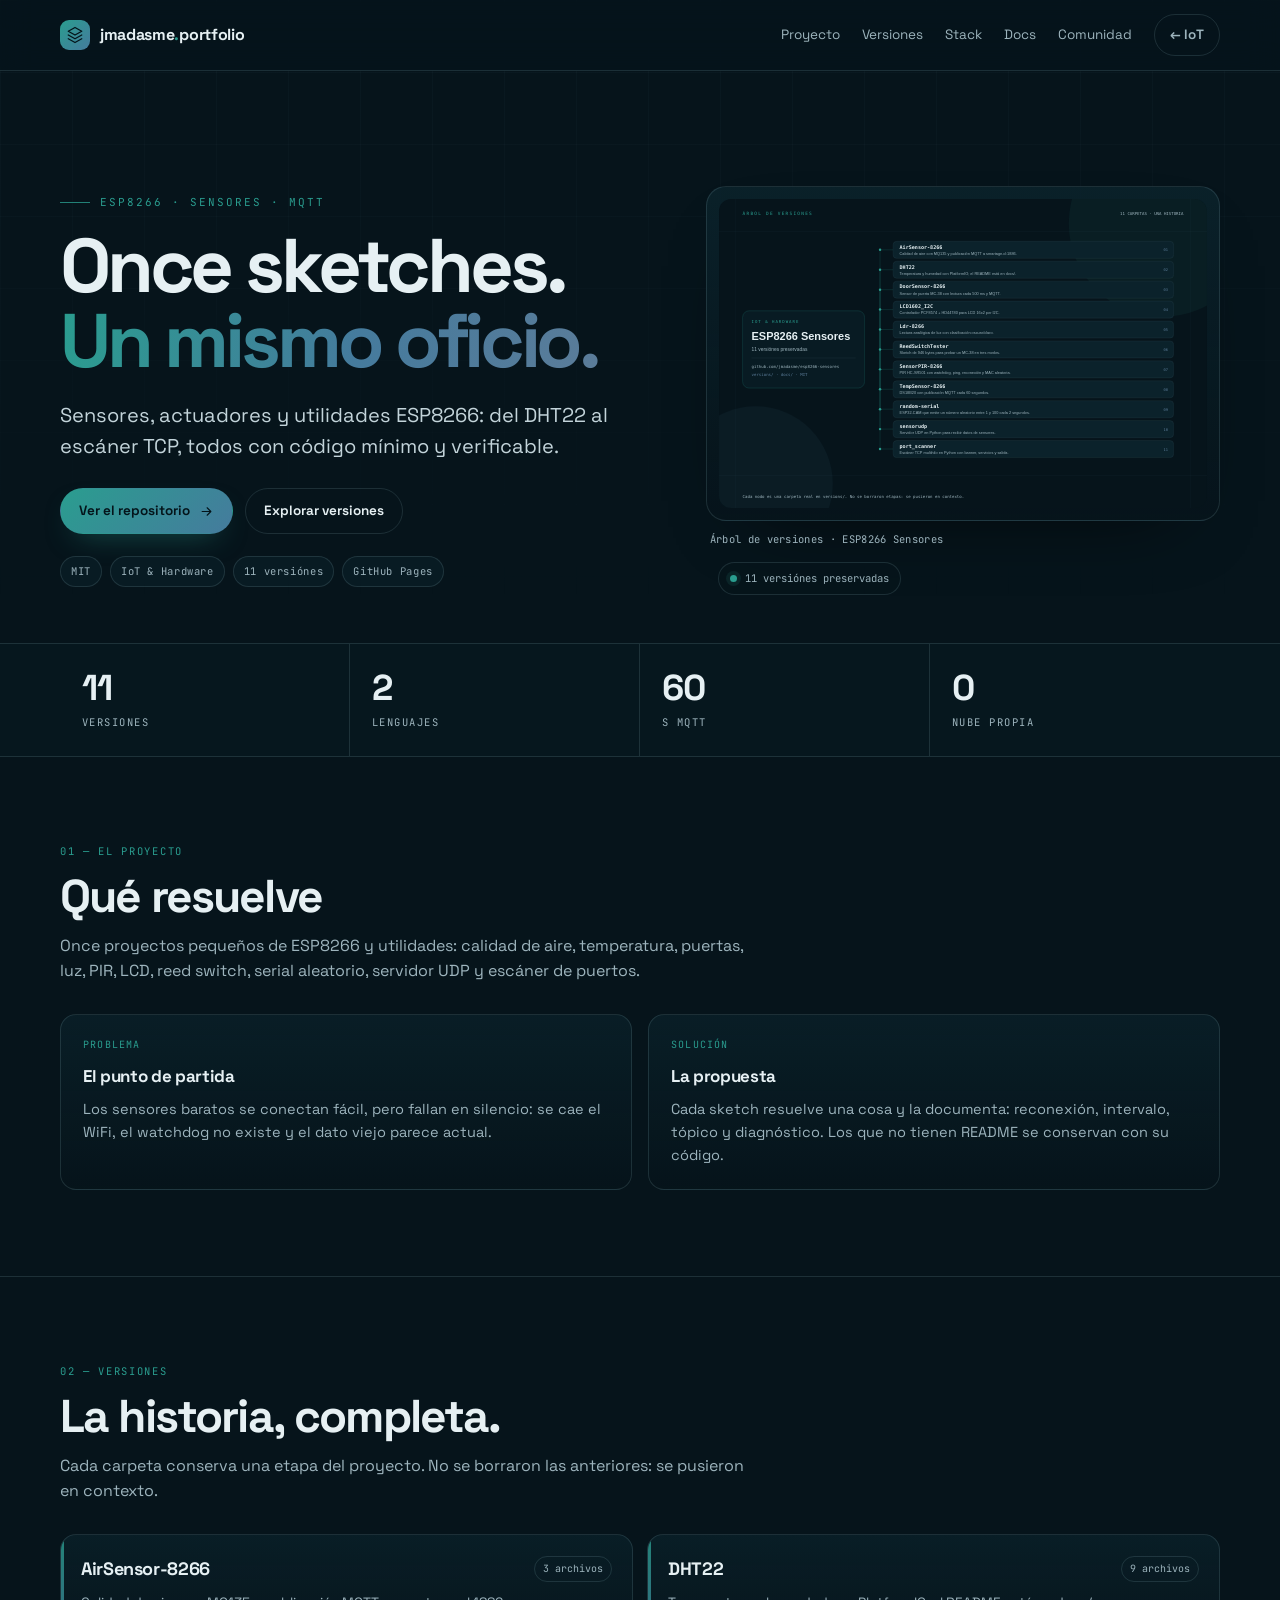
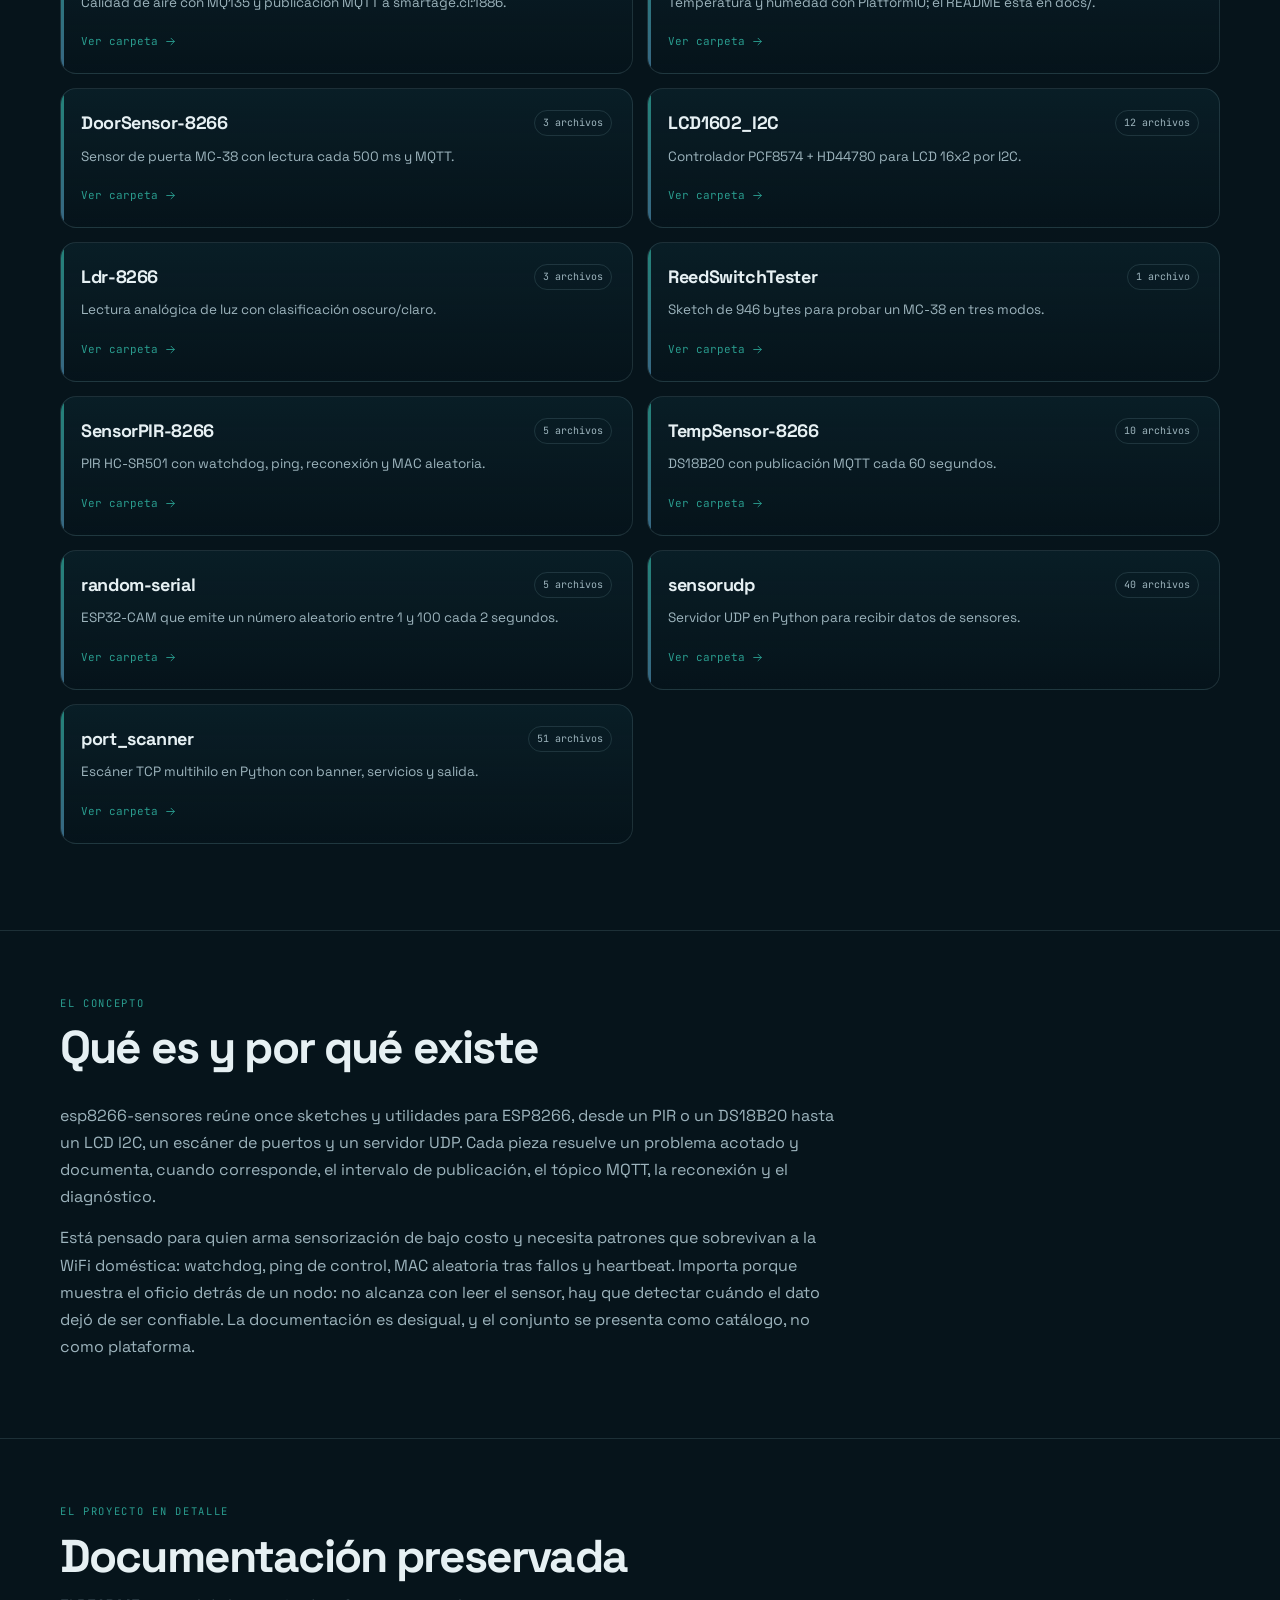
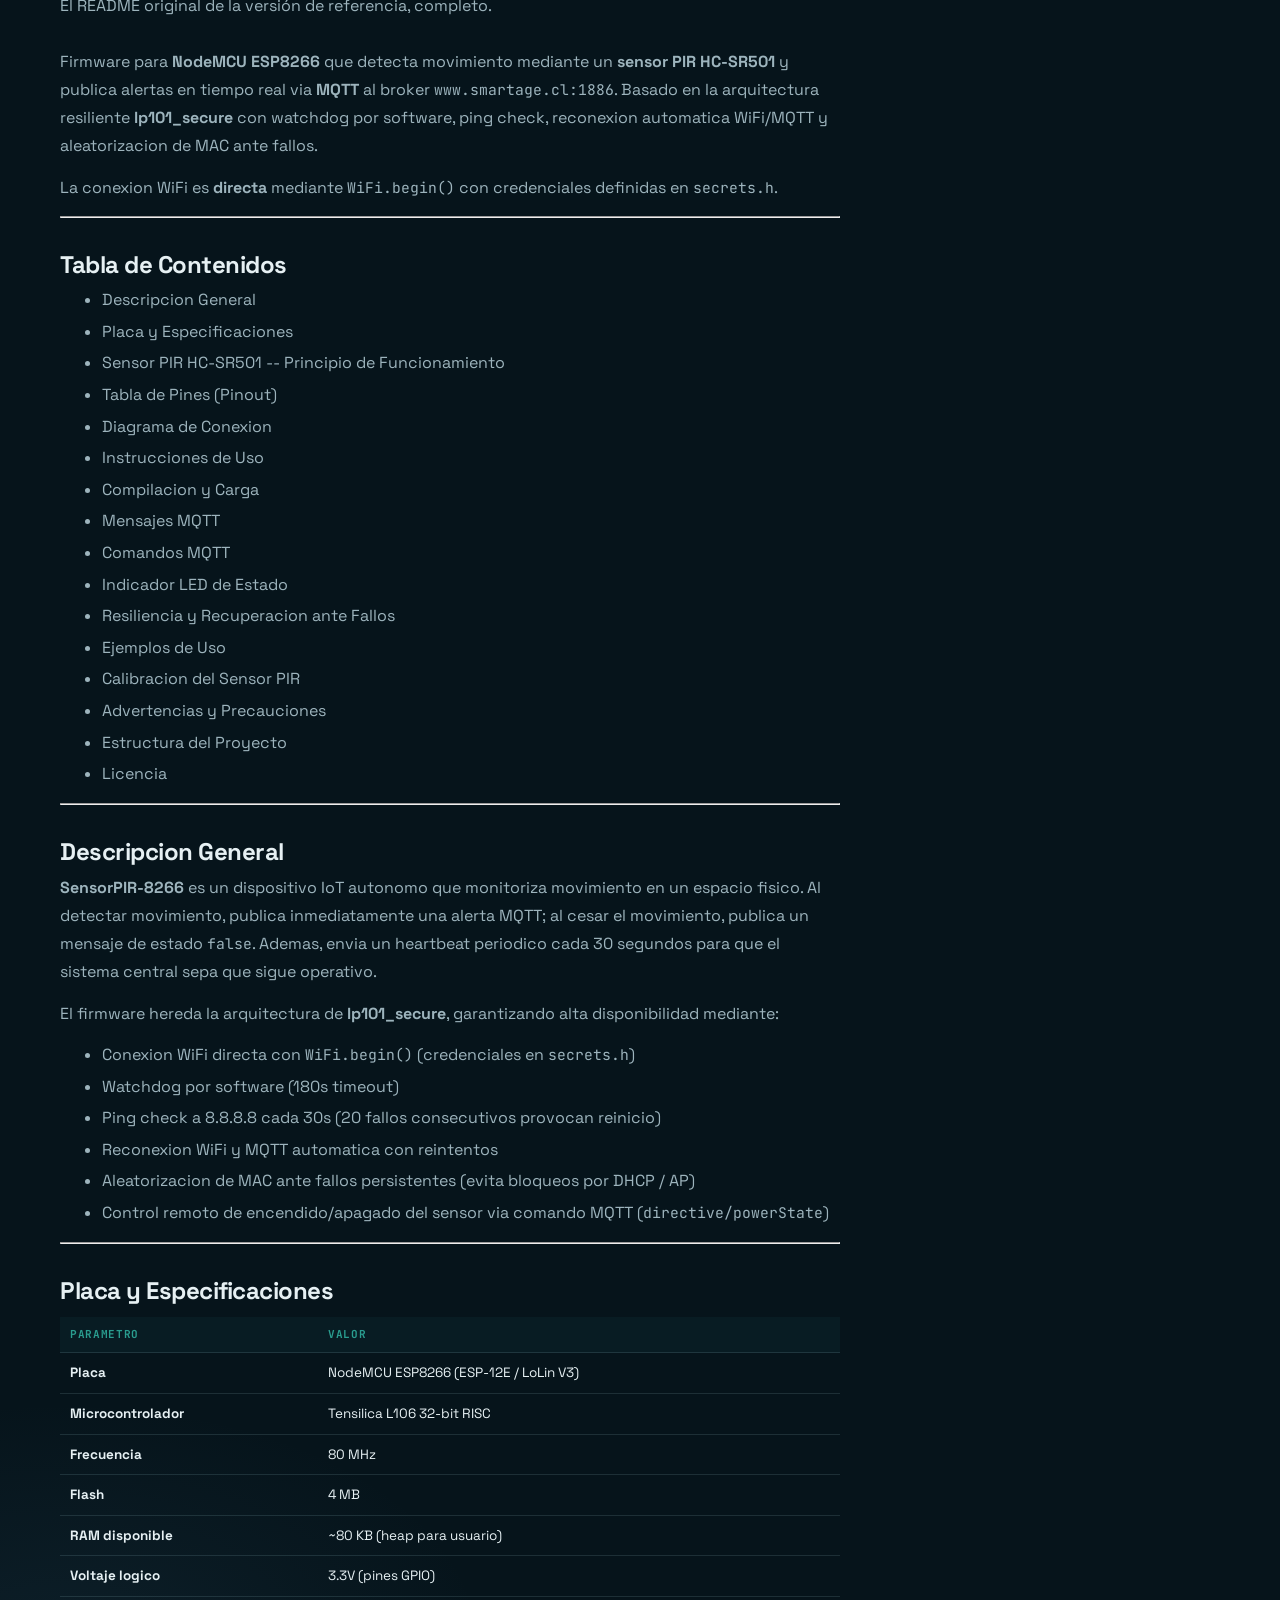
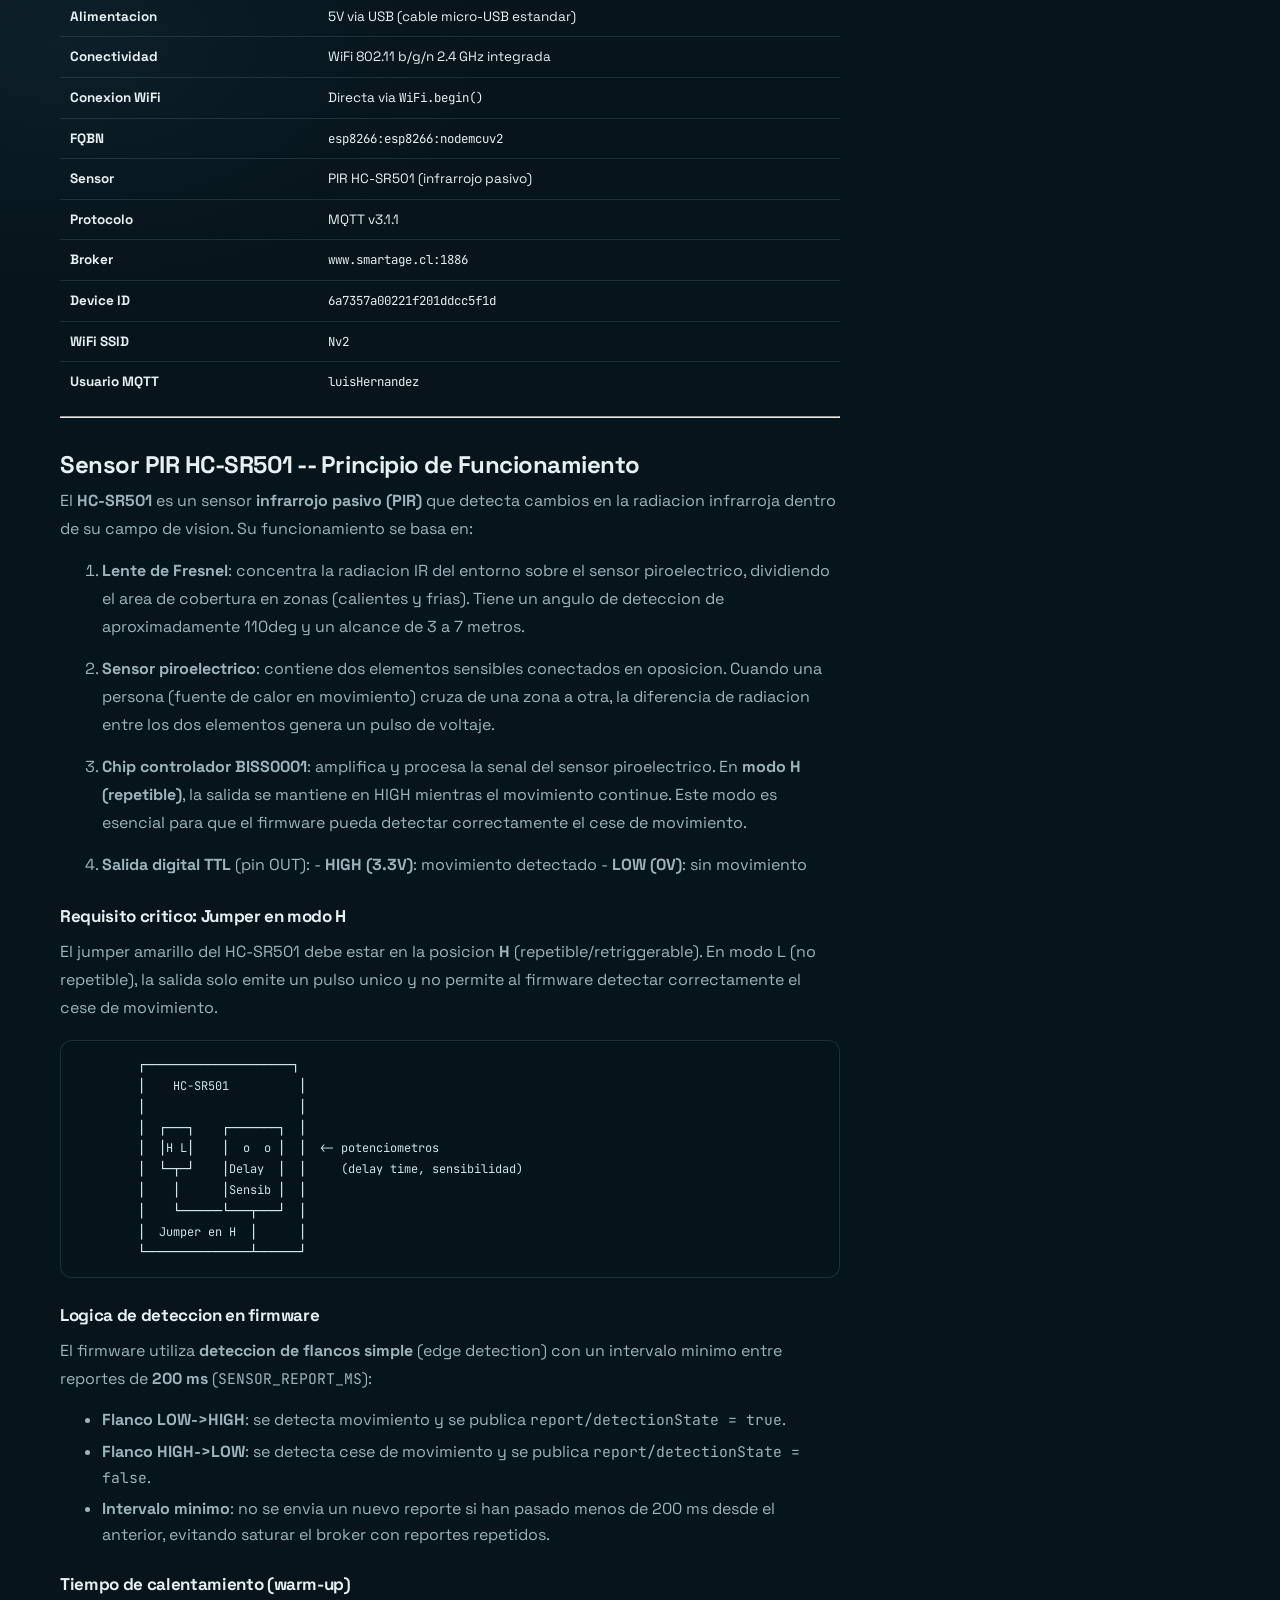
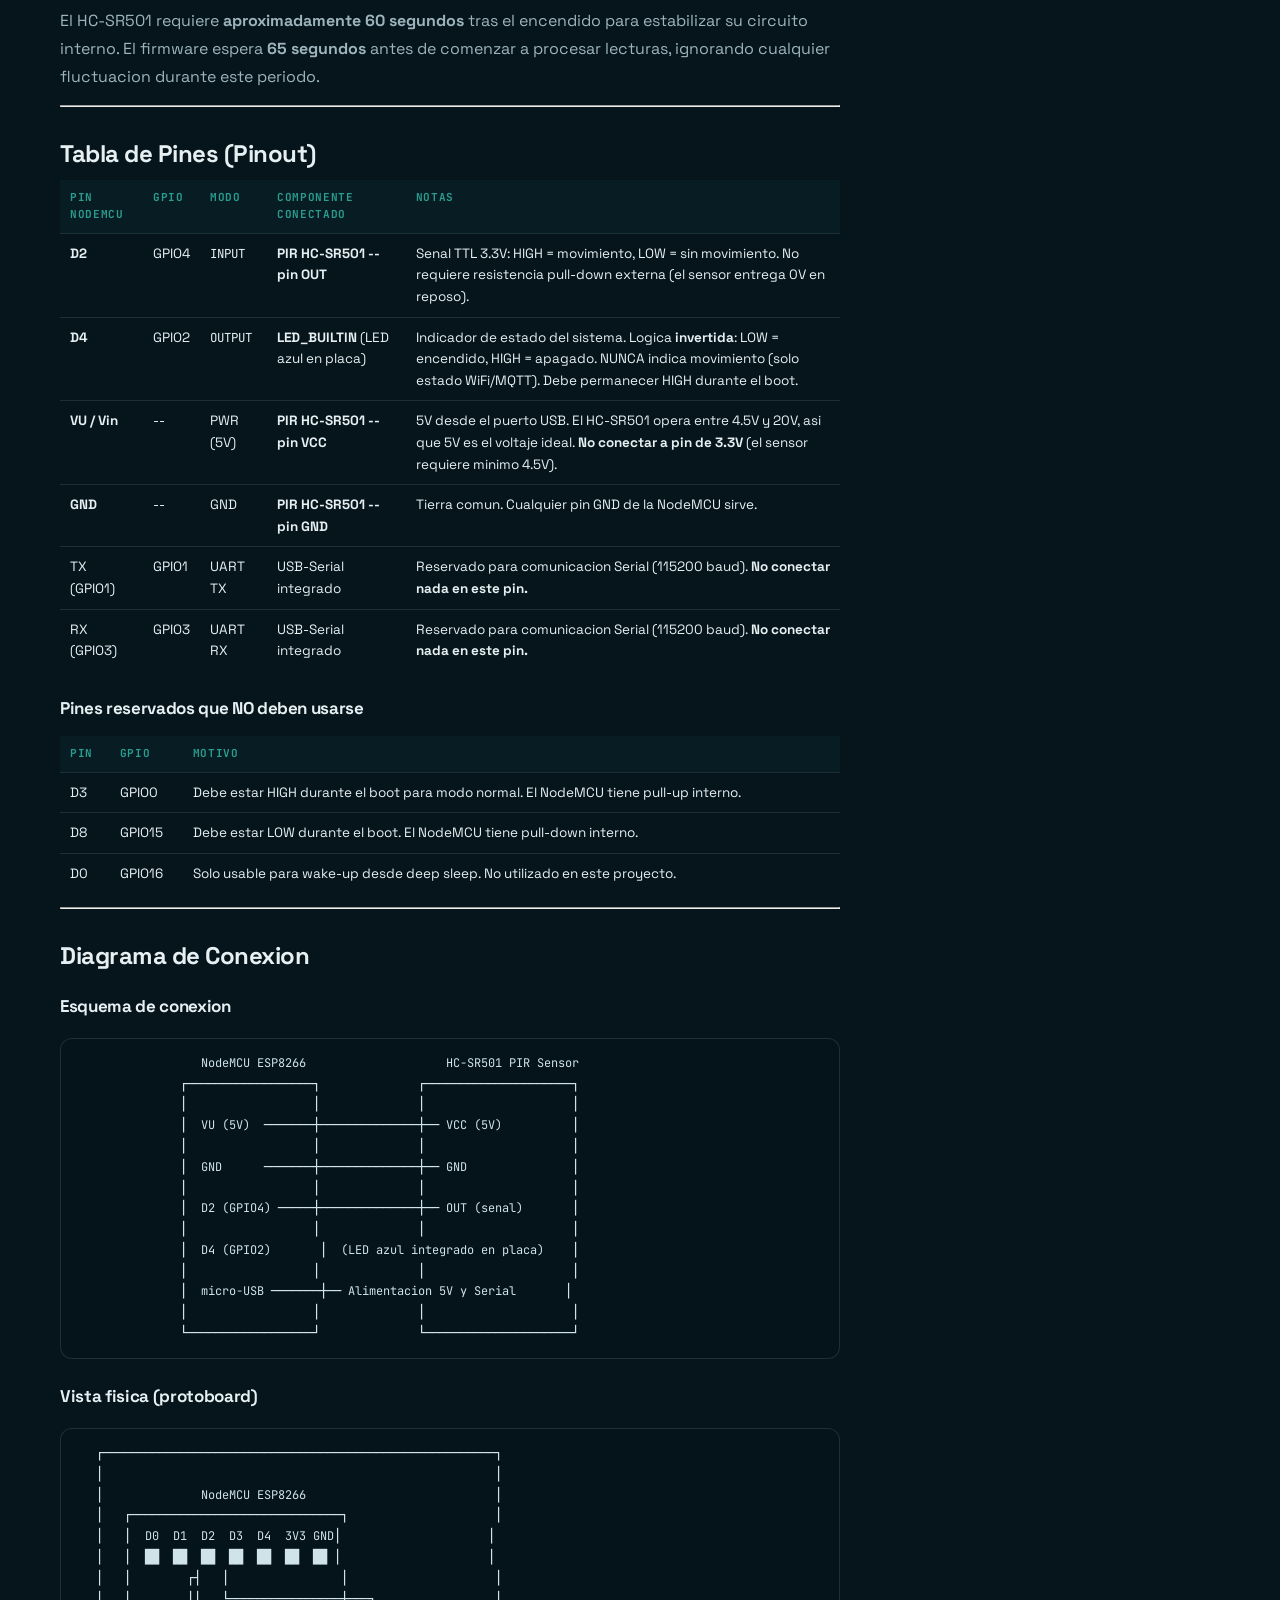
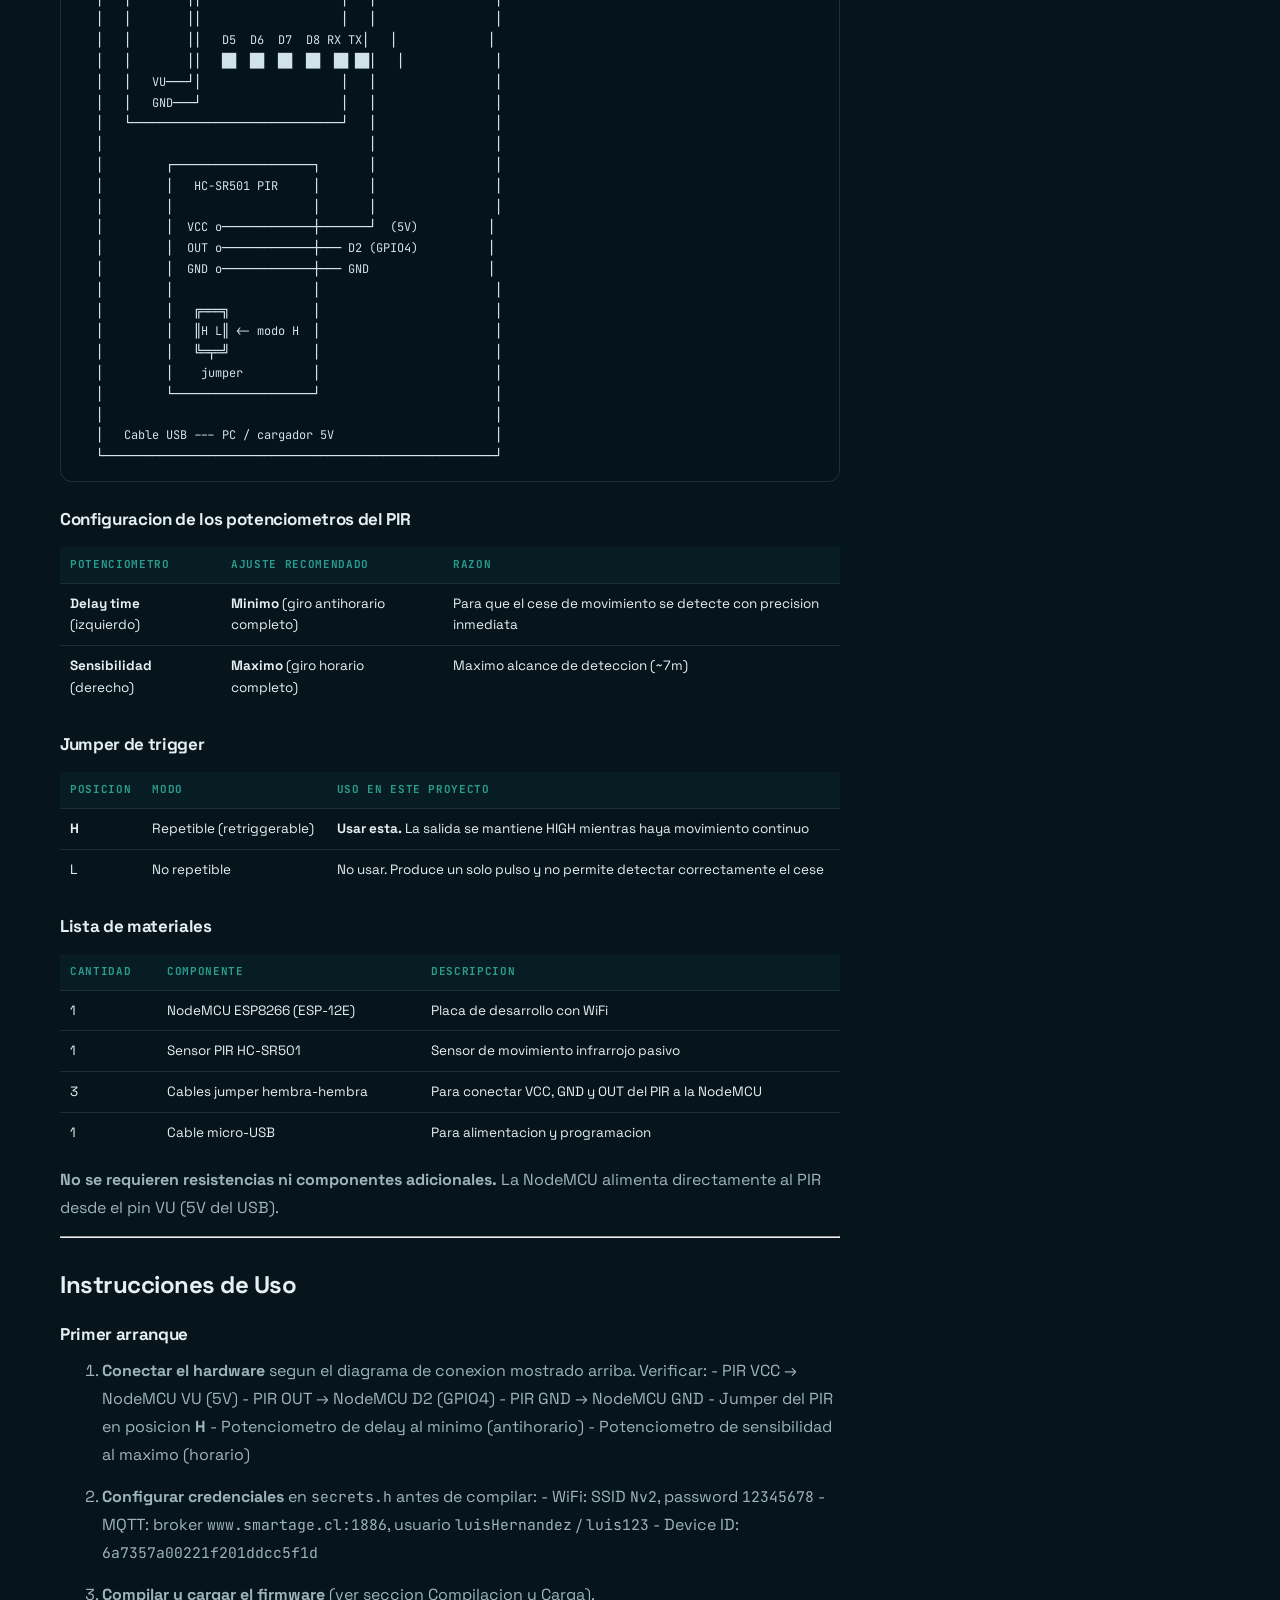
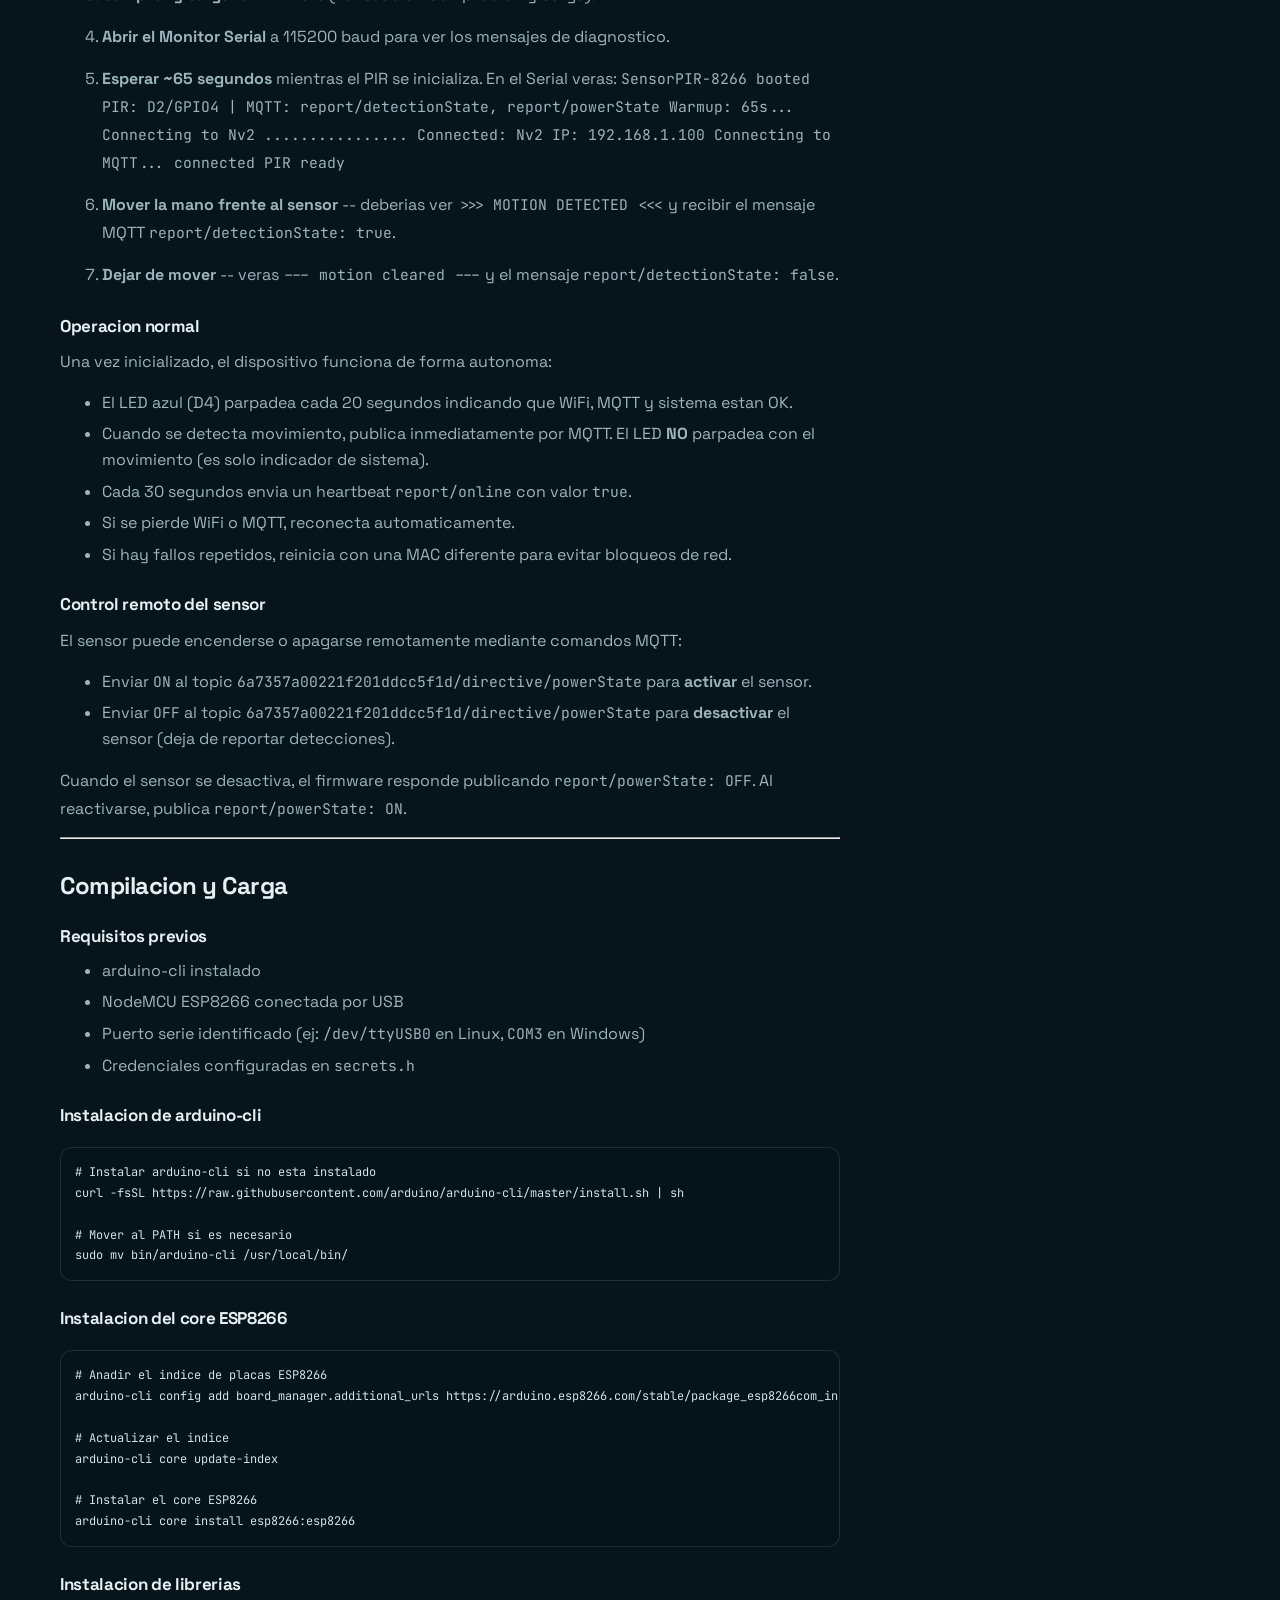
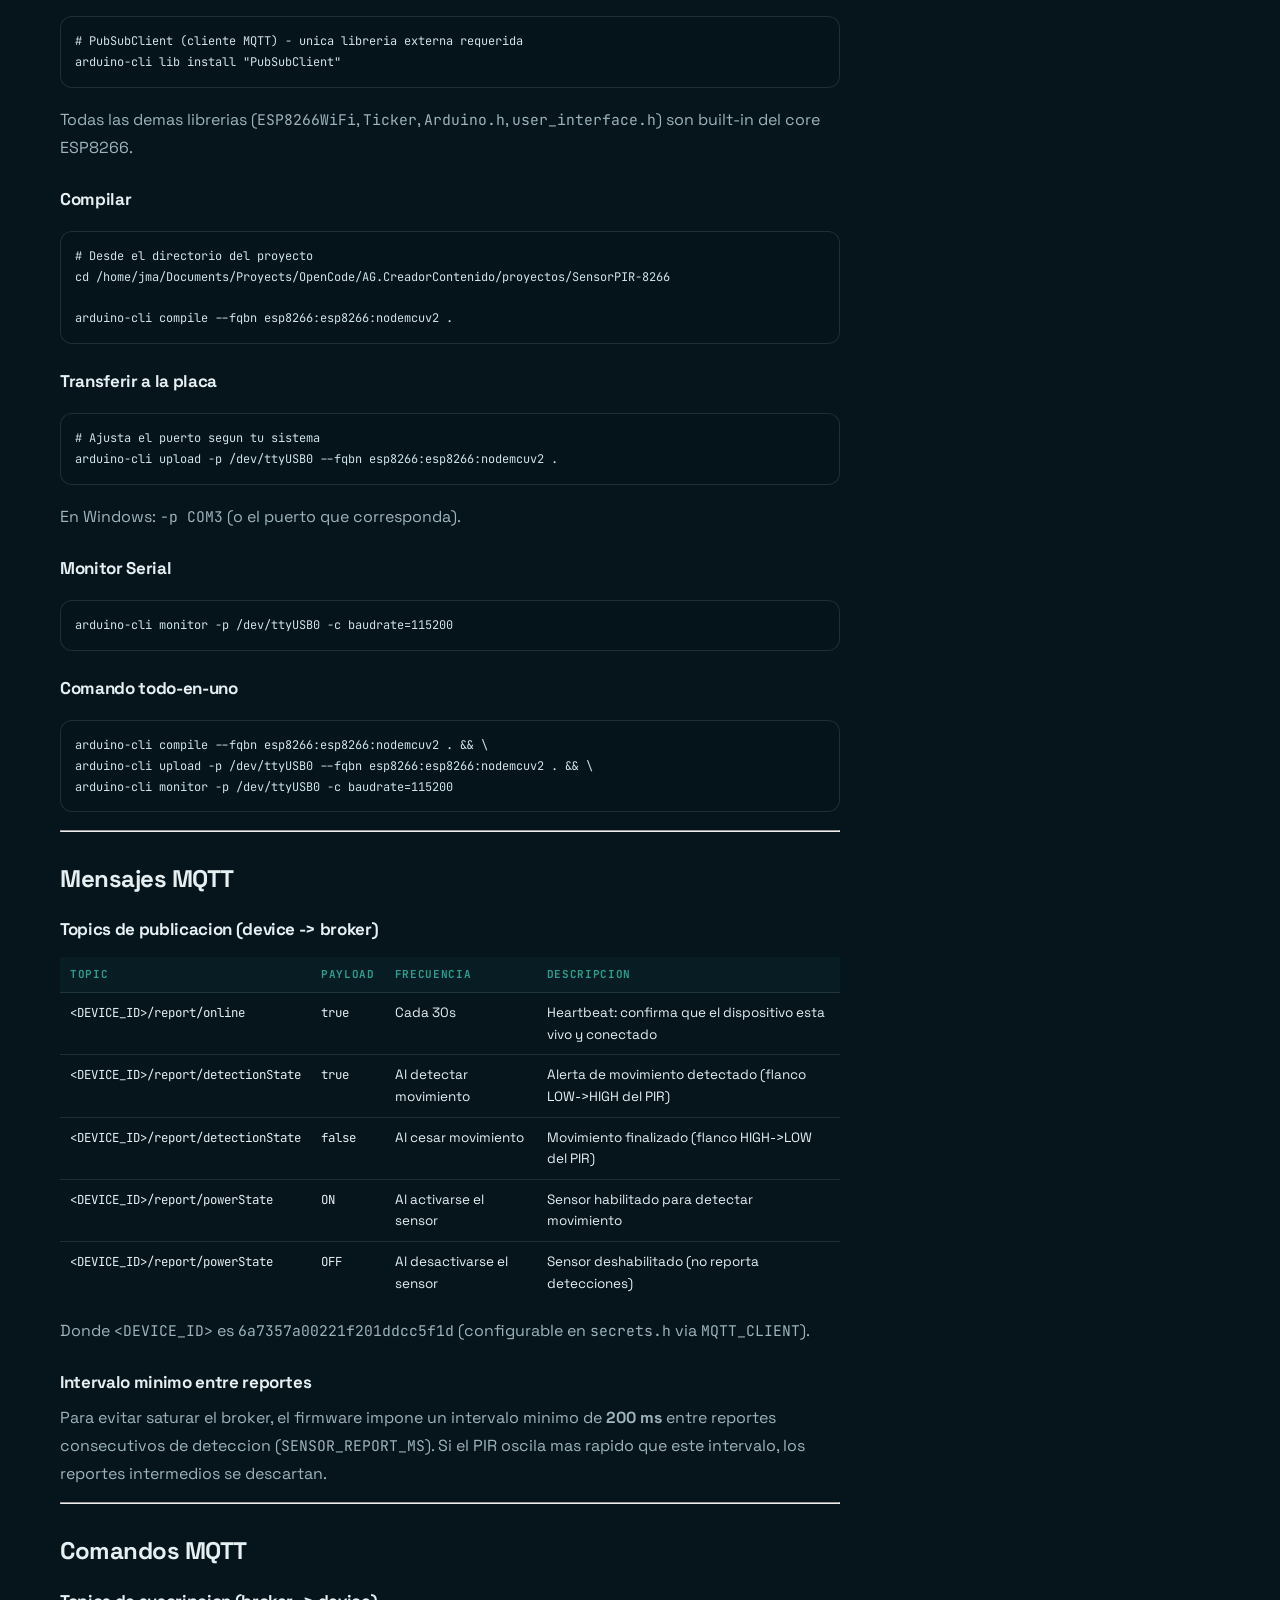
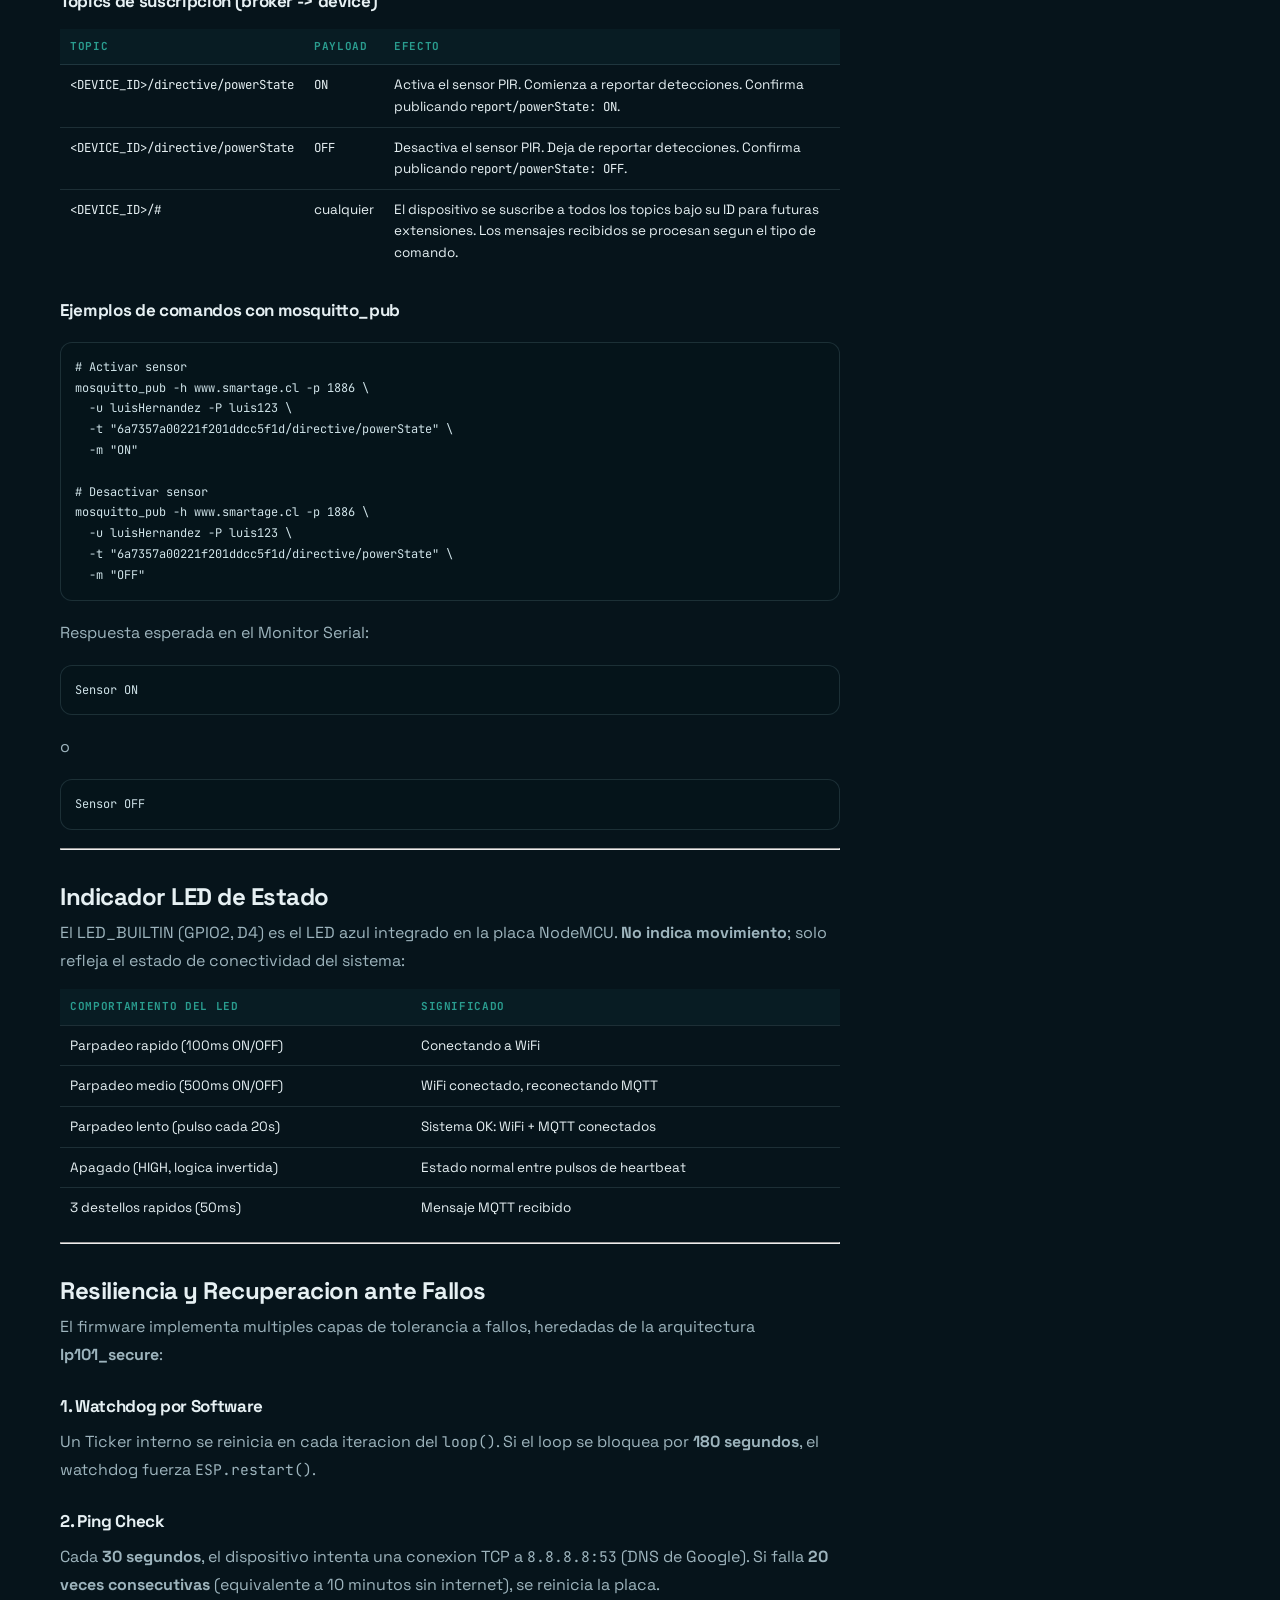
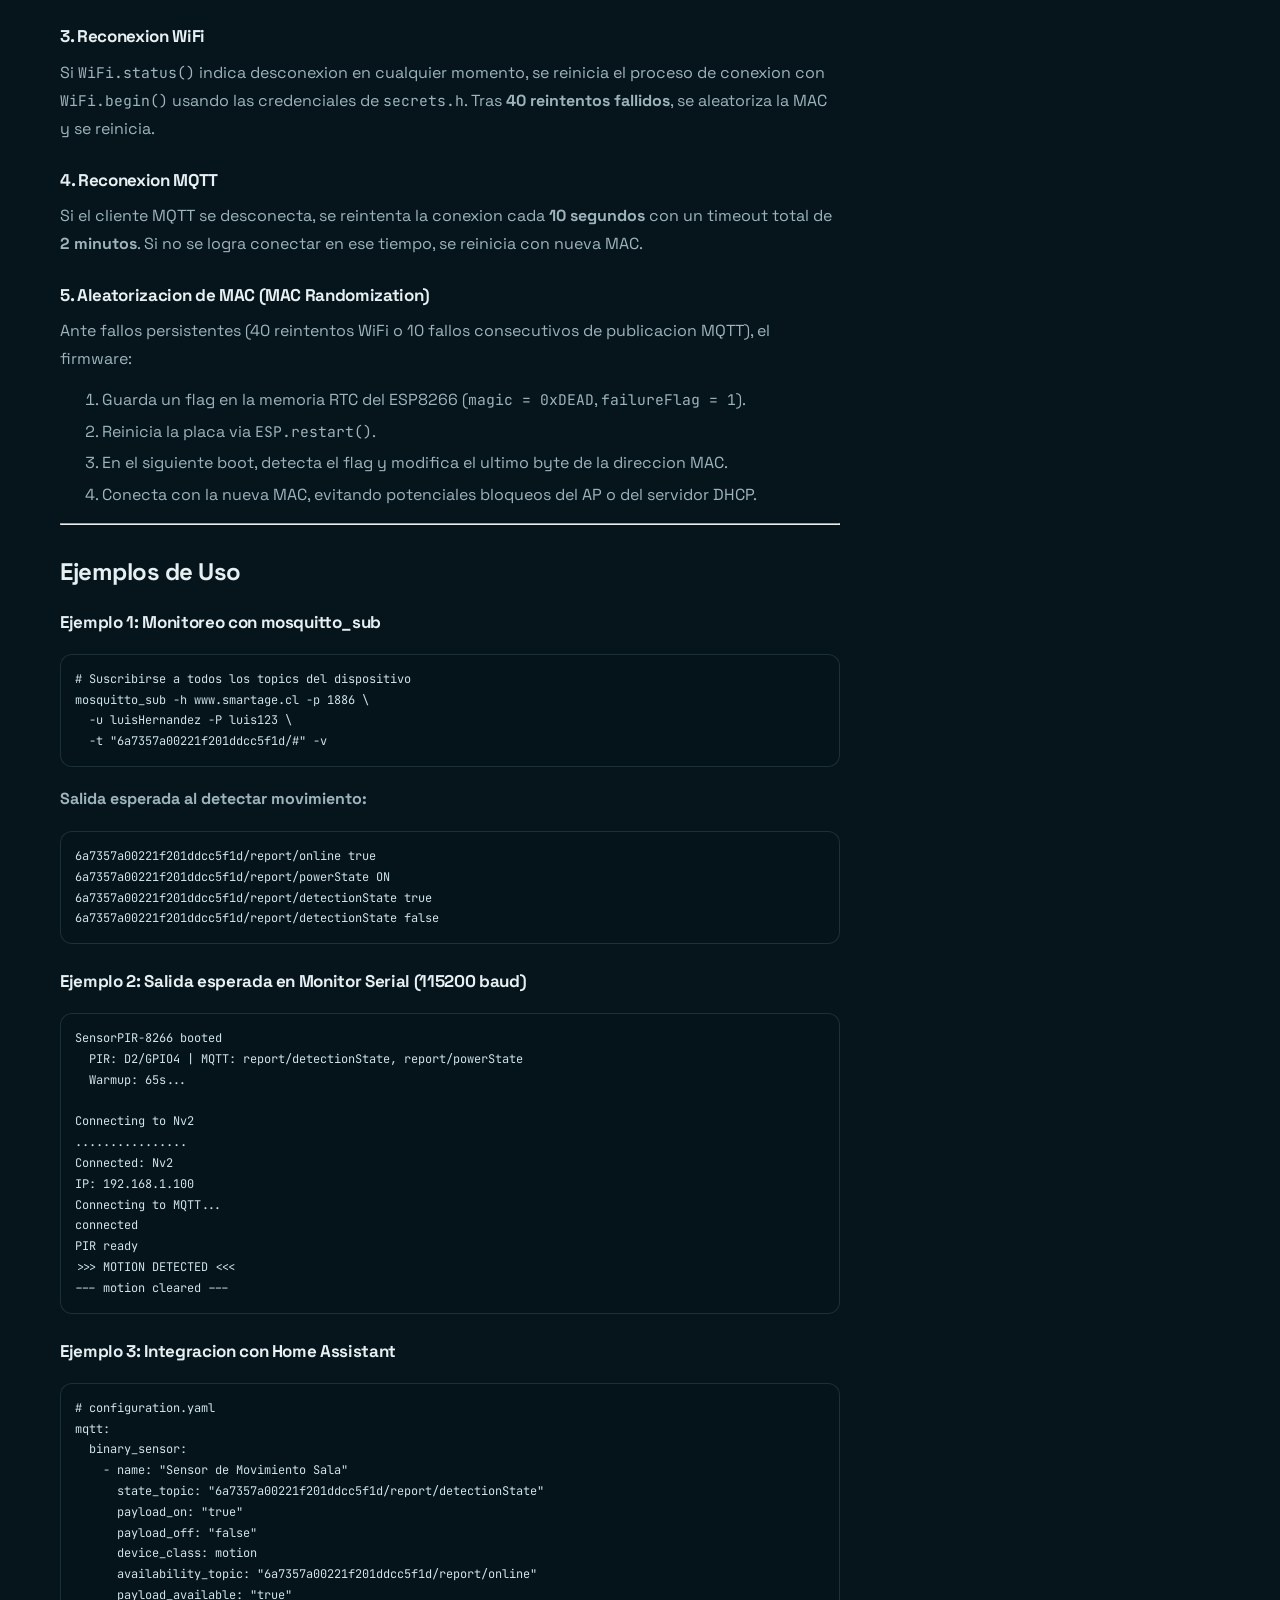
==== commit 67d9b226: "feat: contacto discreto en el footer" ====
--- a/docs/index.html
+++ b/docs/index.html
@@ -1165,7 +1165,7 @@
 </div></div></section>
 </main>
 <footer class="footer"><div class="wrap footer-grid">
-  <div><strong style="color:var(--text)">jmadasme.portfolio</strong> · 40 familias, 96 versiones, 3 secciones.<br>Documentación y sitios publicados con GitHub Pages.</div>
+  <div><strong style="color:var(--text)">jmadasme.portfolio</strong> · 40 familias, 96 versiones, 3 secciones.<br>Documentación y sitios publicados con GitHub Pages.<br>Contacto · <a href="mailto:jmadasme@gmail.com">jmadasme@gmail.com</a> · <a href="mailto:jmadasme@protonmail.com">jmadasme@protonmail.com</a> · Telegram <a href="https://t.me/jmadasme" target="_blank" rel="noopener">@jmadasme</a></div>
   <div><a href="/">Portada</a> · <a href="/iot/">IoT &amp; Hardware</a> · <a href="https://github.com/jmadasme" target="_blank" rel="noopener">GitHub</a></div>
 </div></footer>
 <script>window.PORTFOLIO_COMMUNITY={account:"jmadasme",repo:"esp8266-sensores",coinNamespace:"jmadasme-esp8266-sensores-coins-v1",faqs:[{"q": "¿Todos usan MQTT?", "a": "No. AirSensor, DoorSensor, SensorPIR y TempSensor publican por MQTT; LDR, LCD y ReedSwitch son locales."}, {"q": "¿Dónde están las credenciales WiFi?", "a": "En secrets.h, que no se publica. Usá secrets.example.h como plantilla."}, {"q": "¿Qué es sensorudp?", "a": "Un servidor Python que recibe datagramas de sensores; no es firmware."}, {"q": "¿port_scanner es del mismo proyecto?", "a": "Es una utilidad de red que se conserva en la misma familia por origen, no por hardware."}, {"q": "¿Puedo usar ESP32?", "a": "Algunos sketches son compatibles; revisá pines y core antes de compilar."}]};</script>
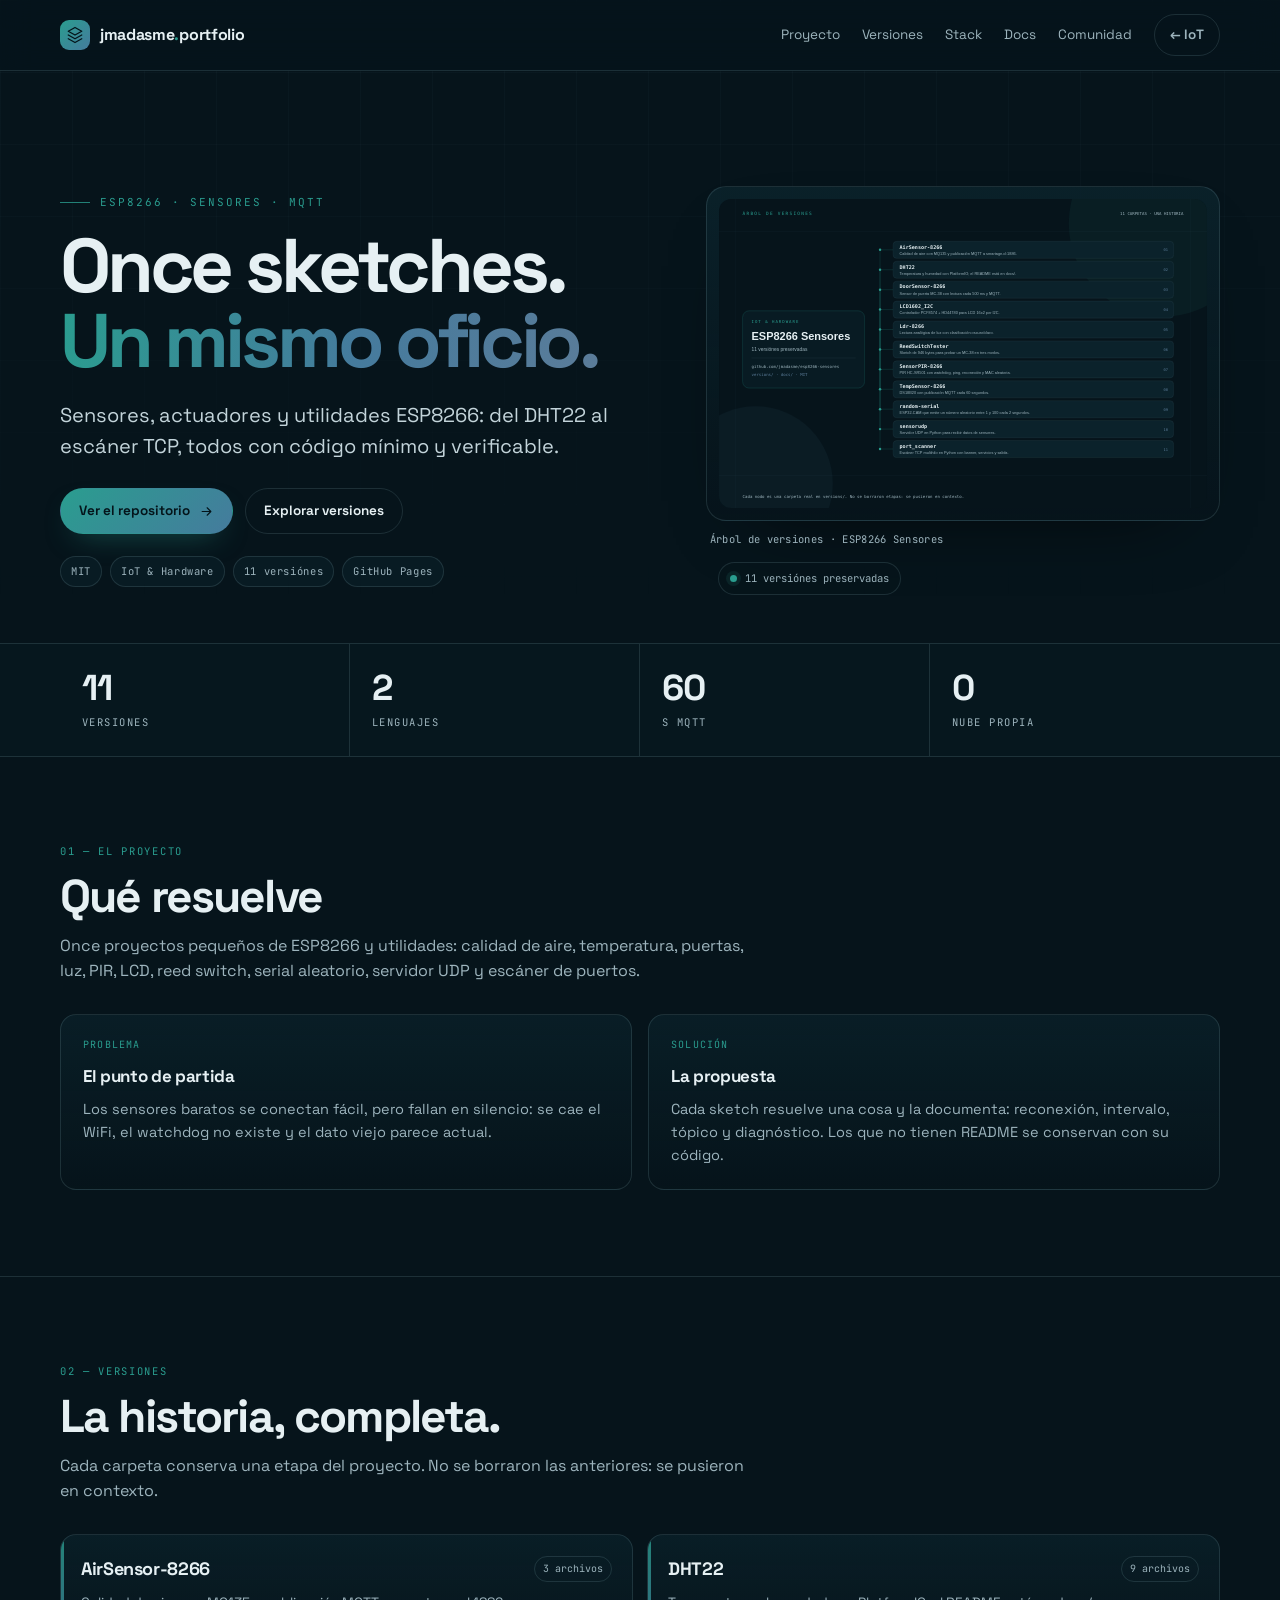
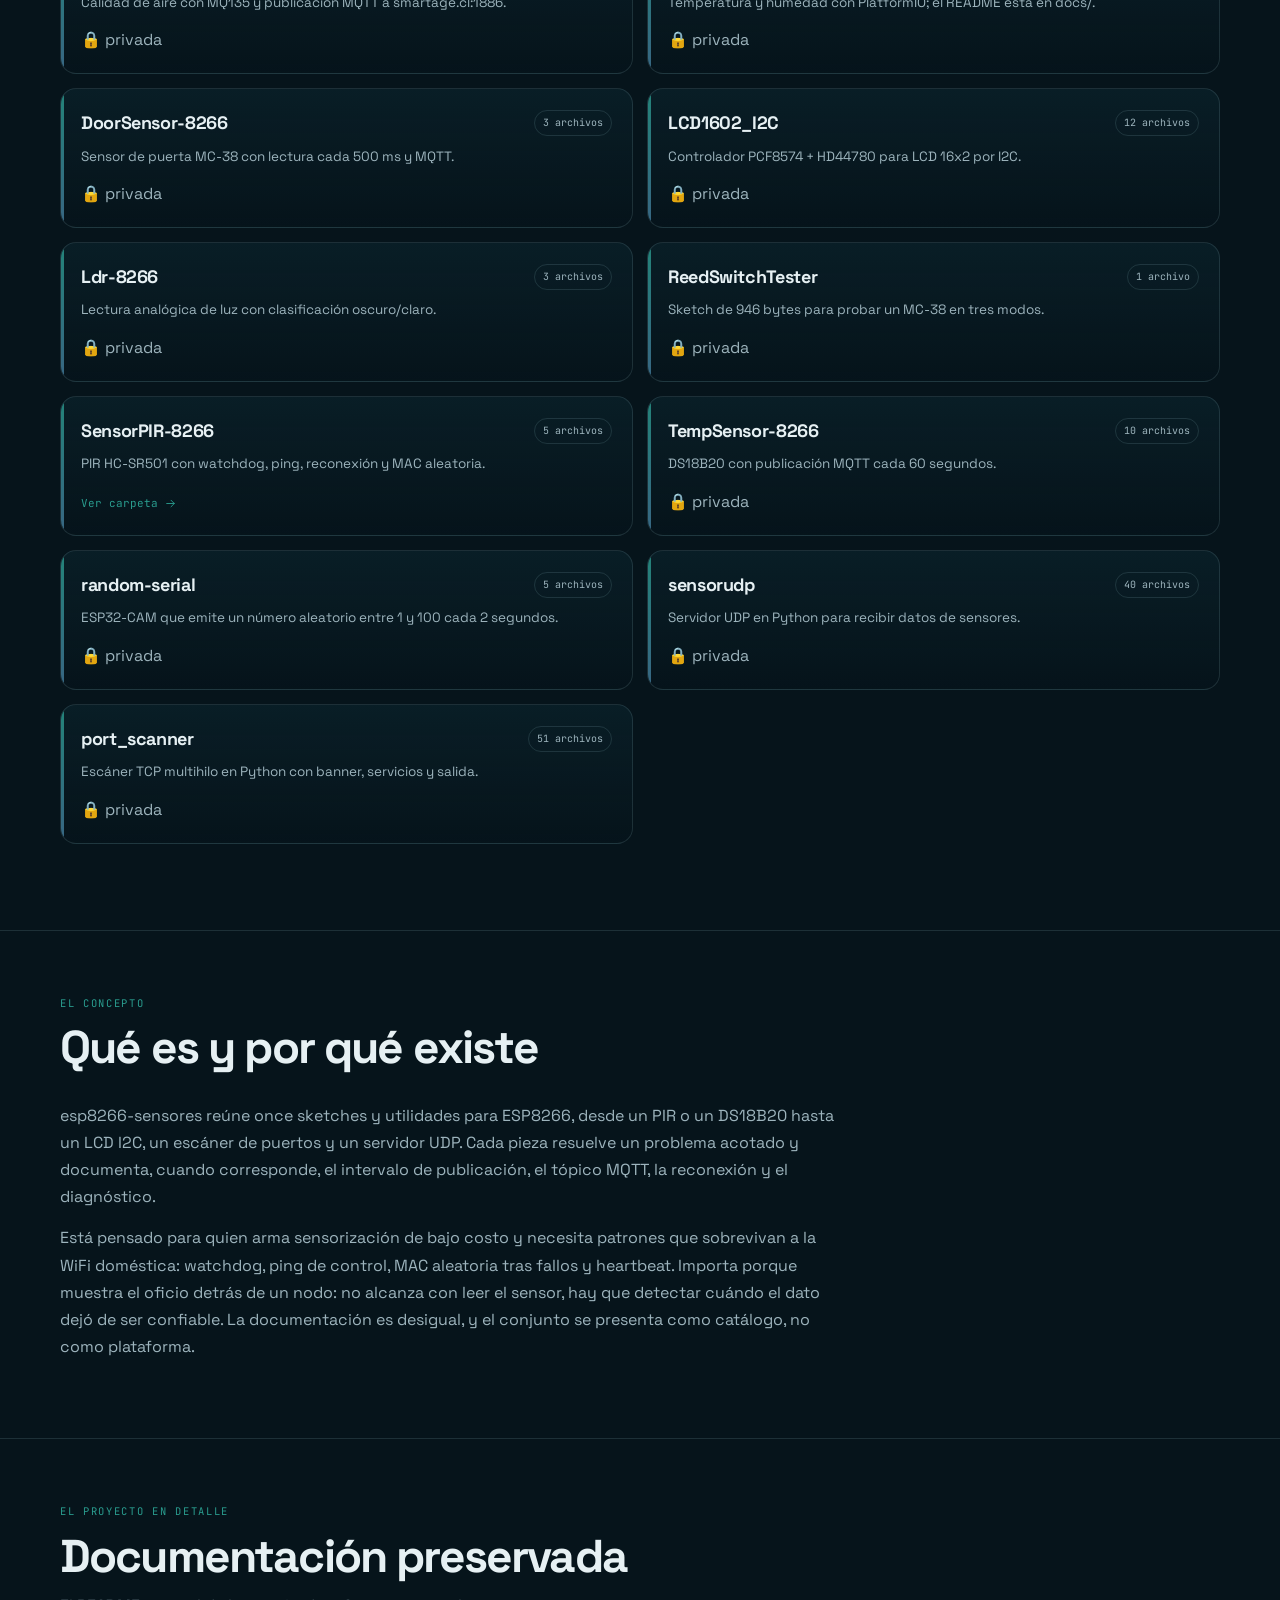
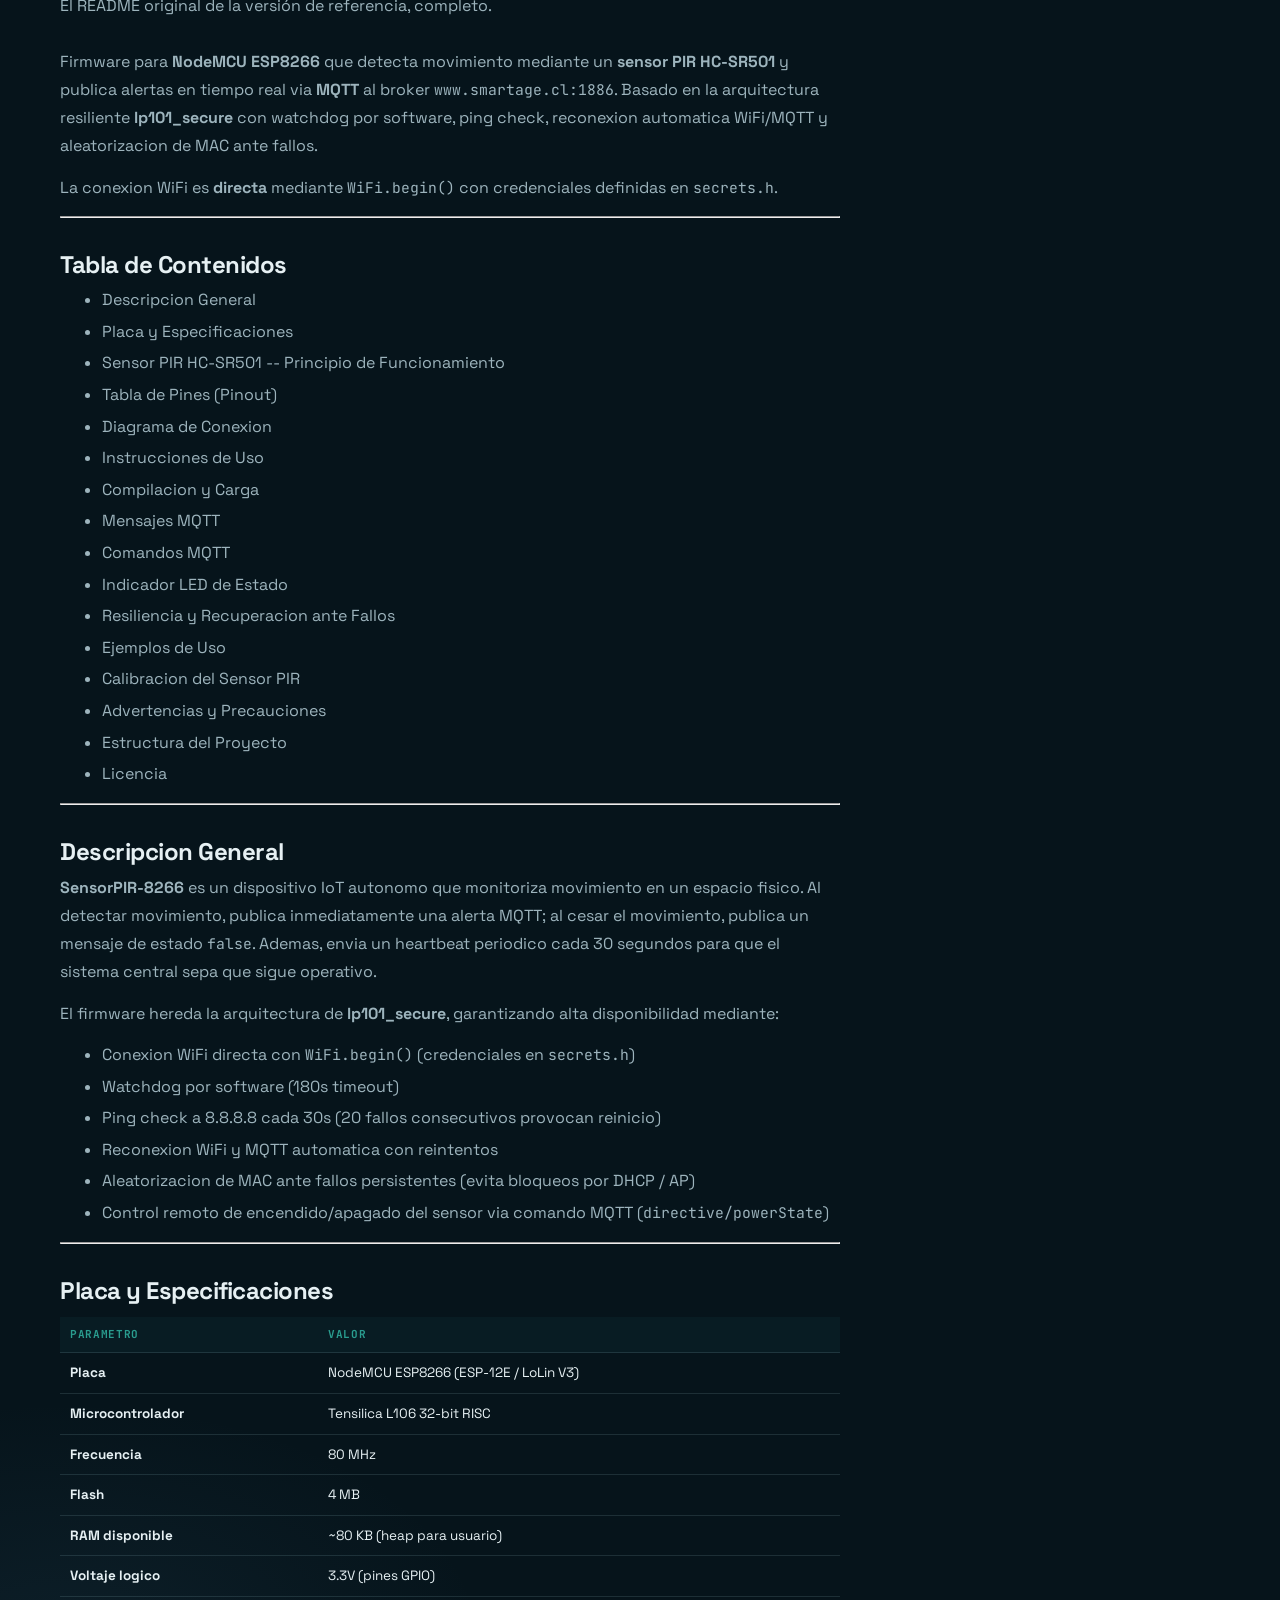
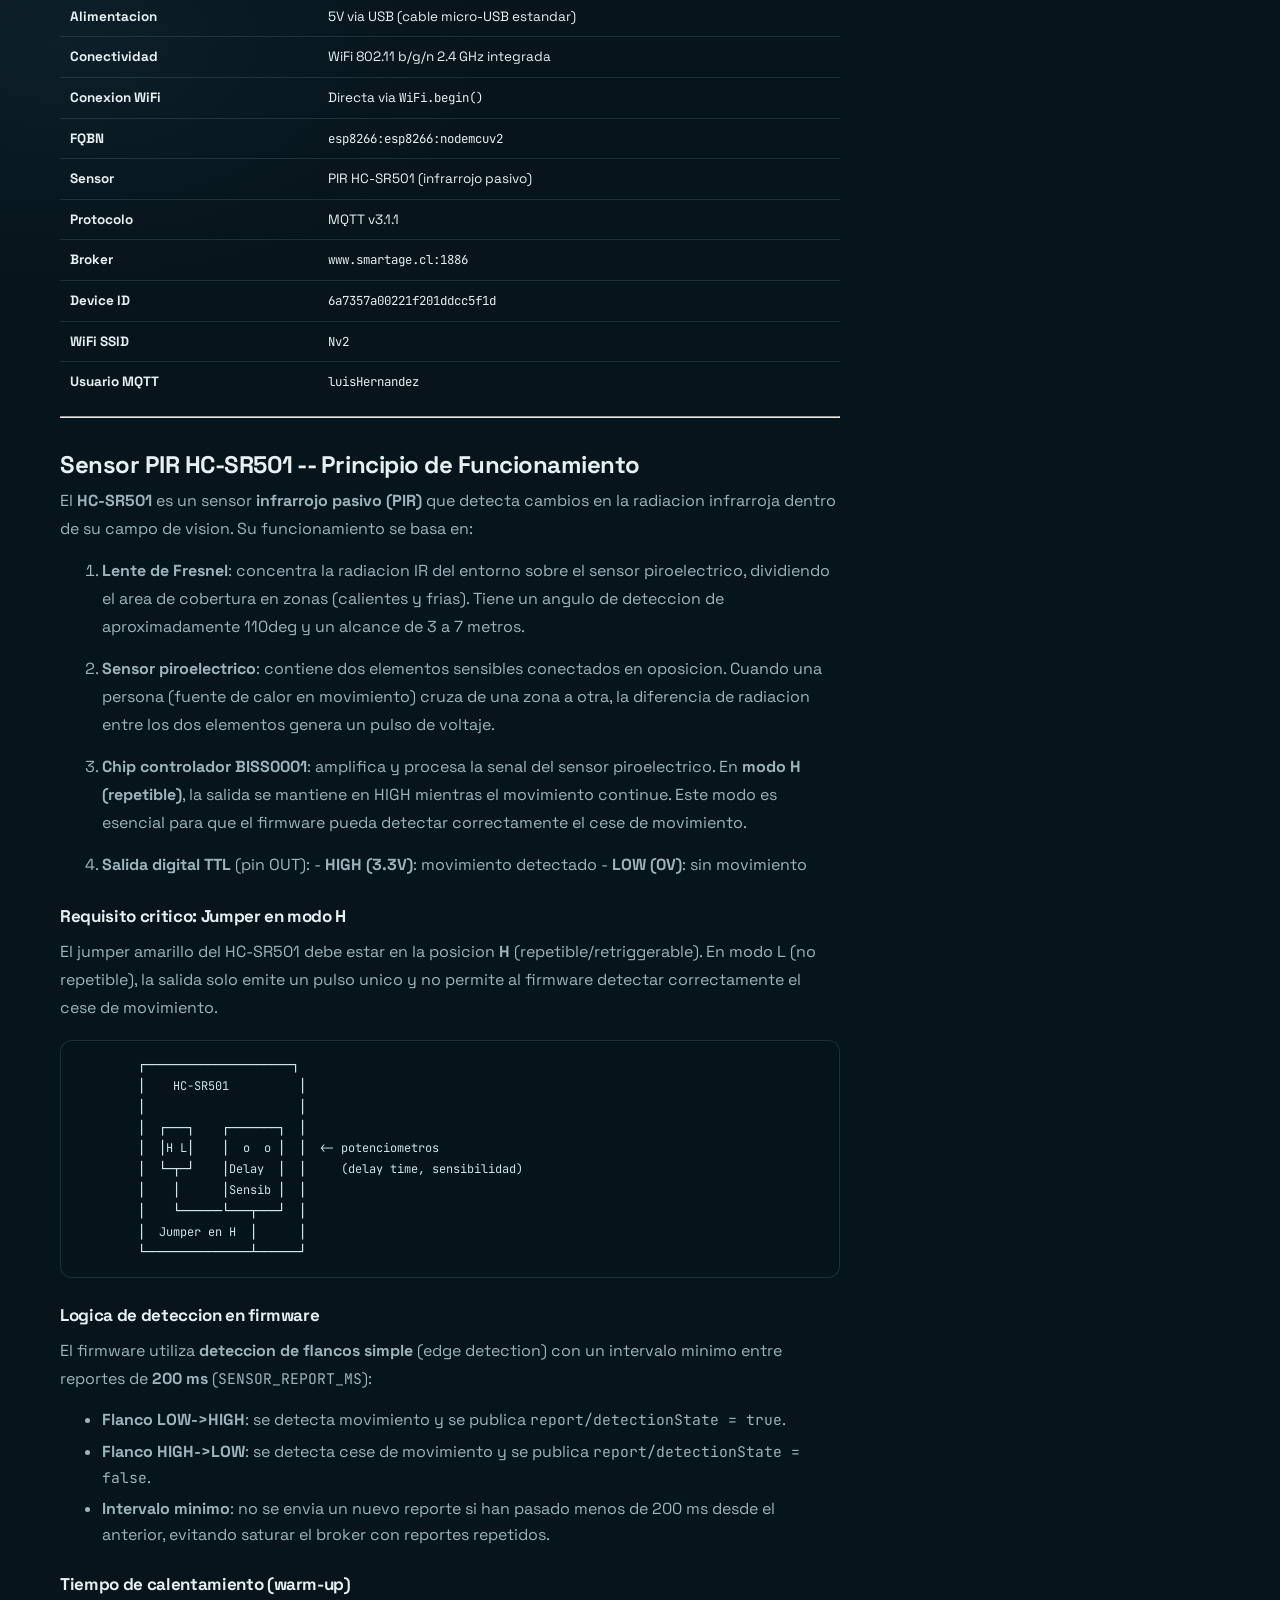
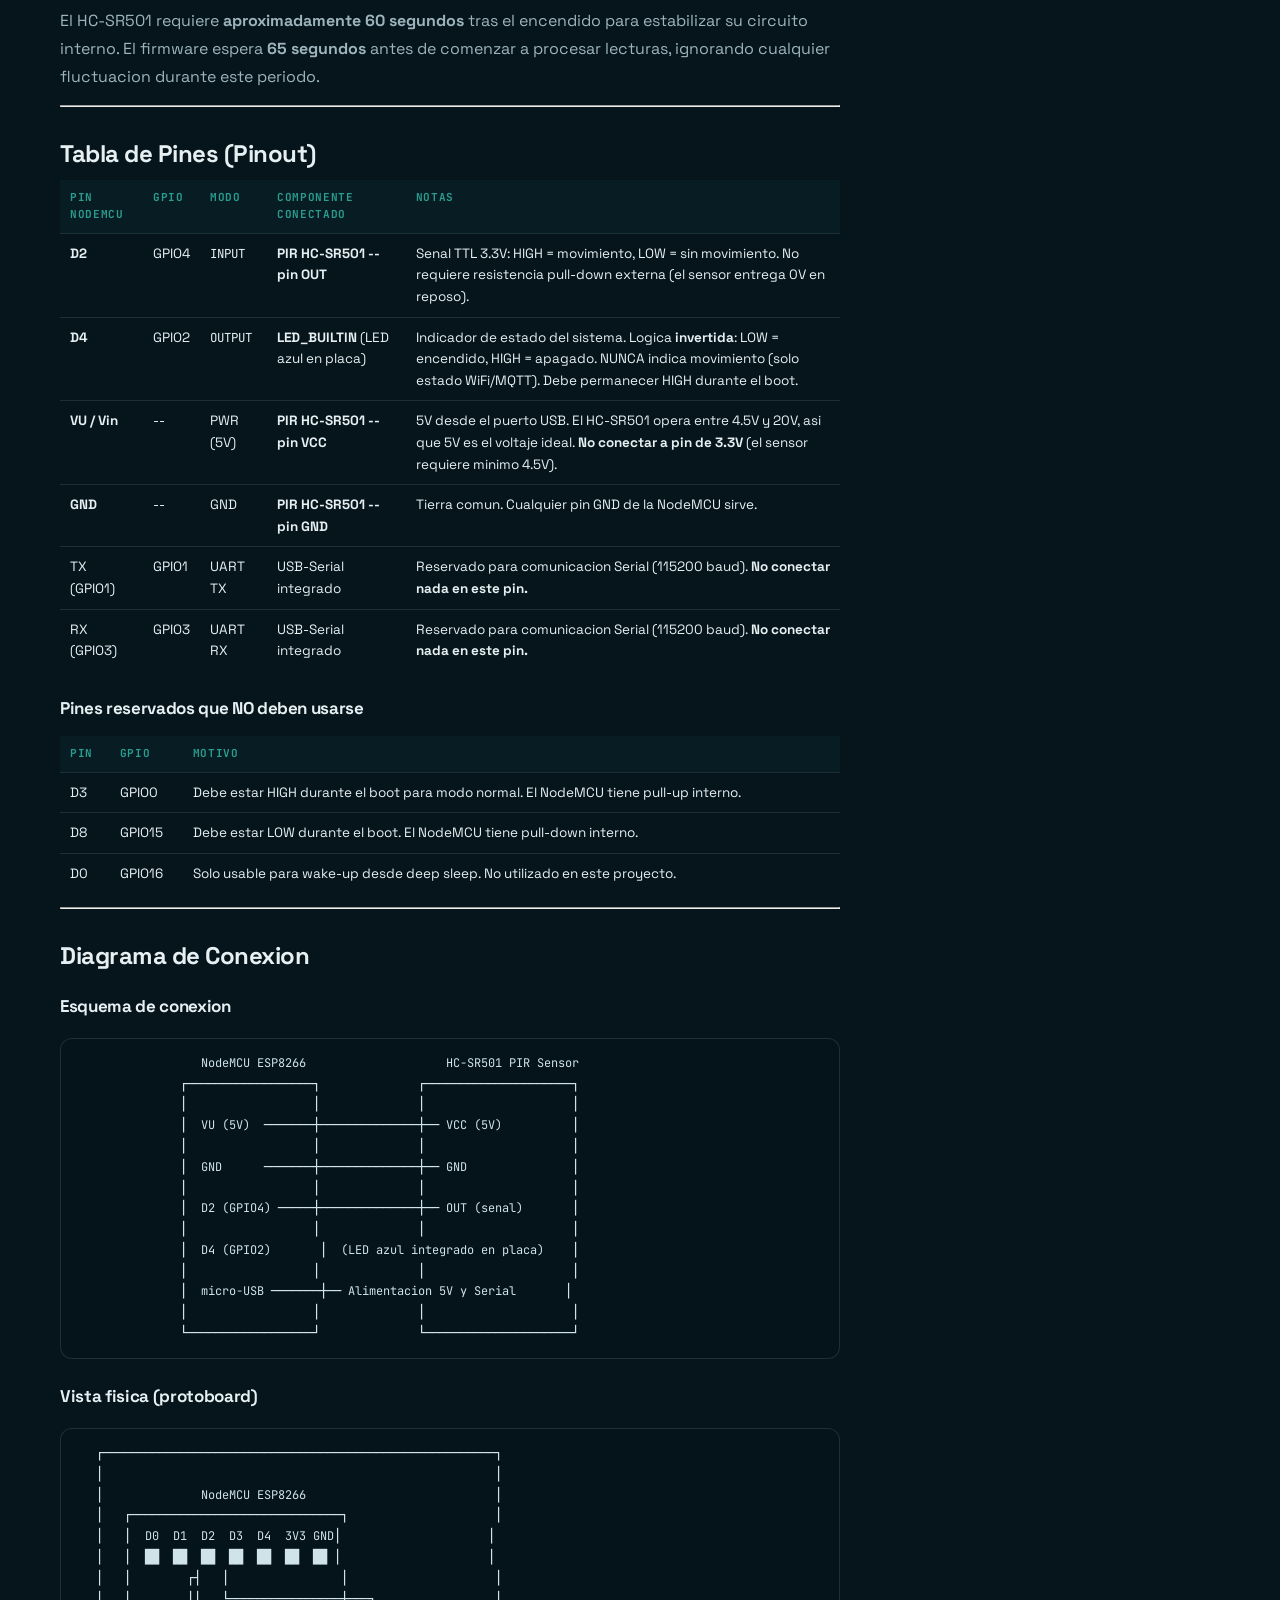
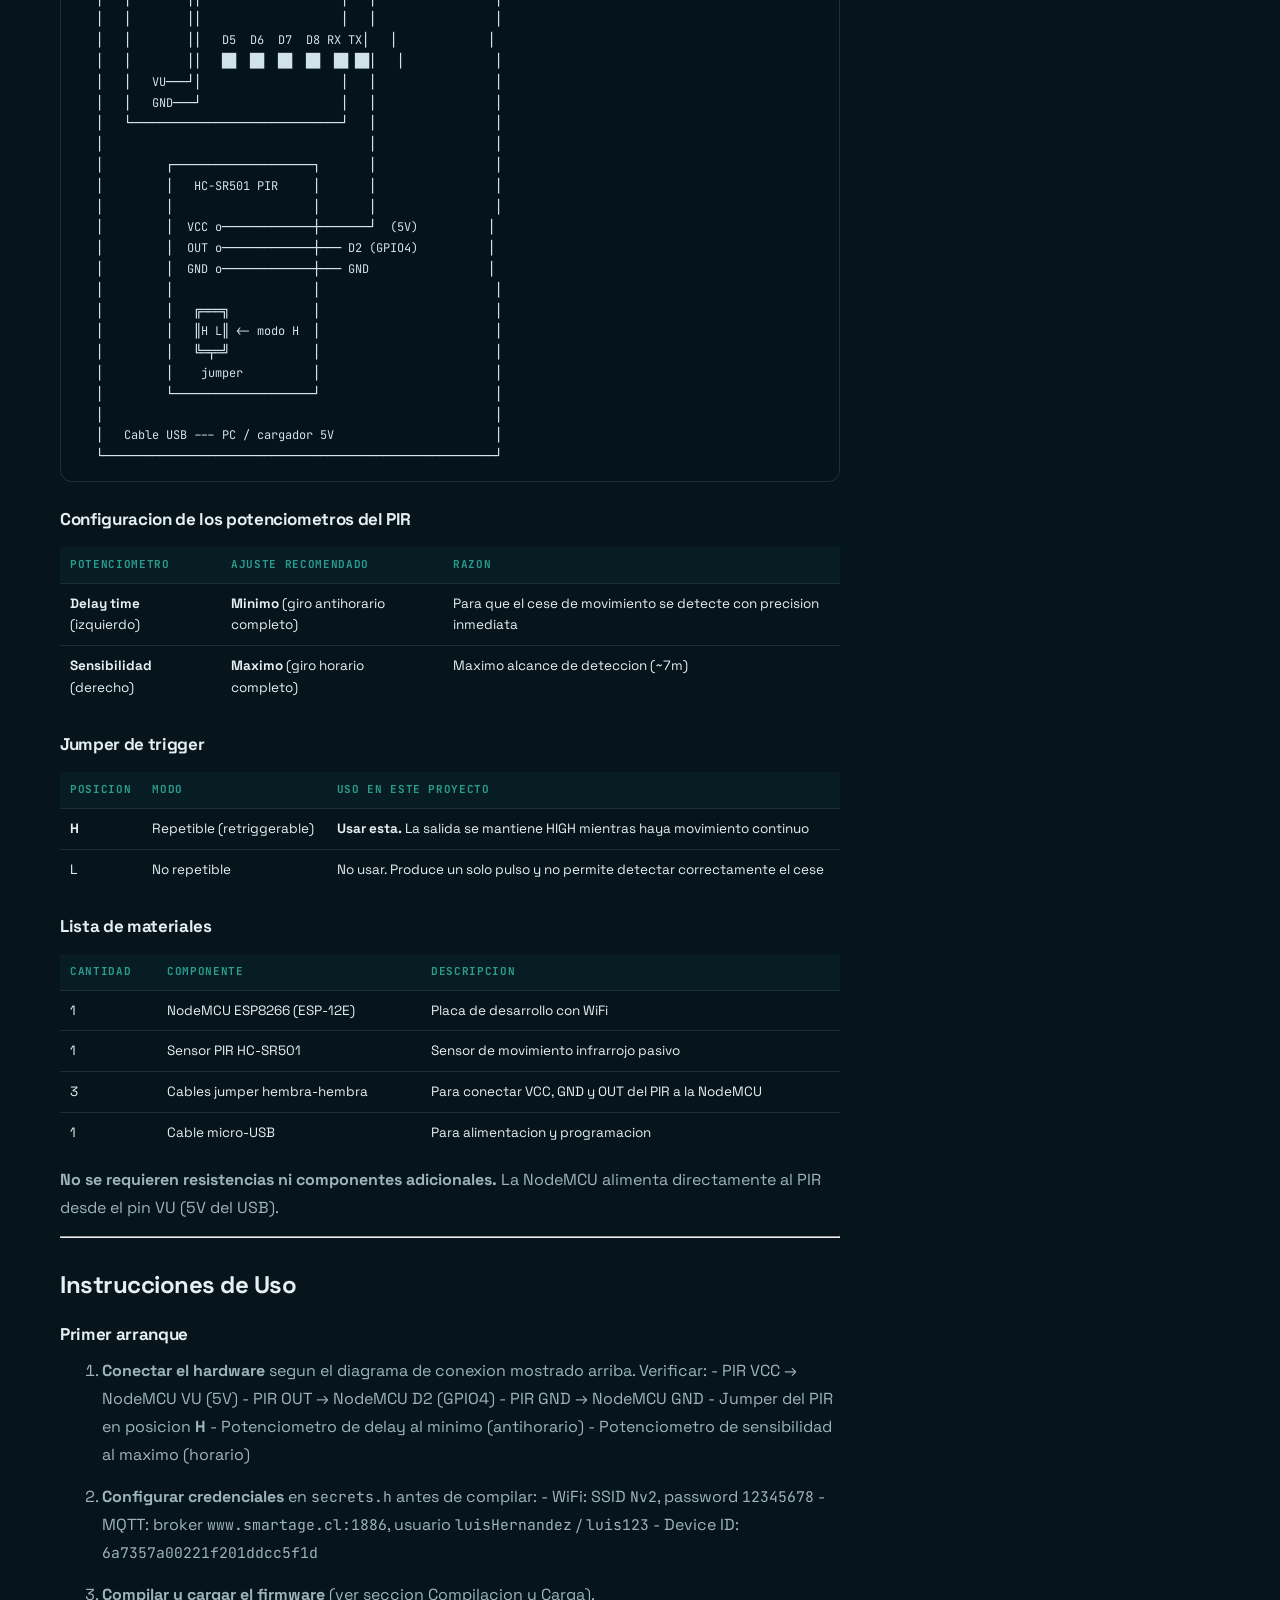
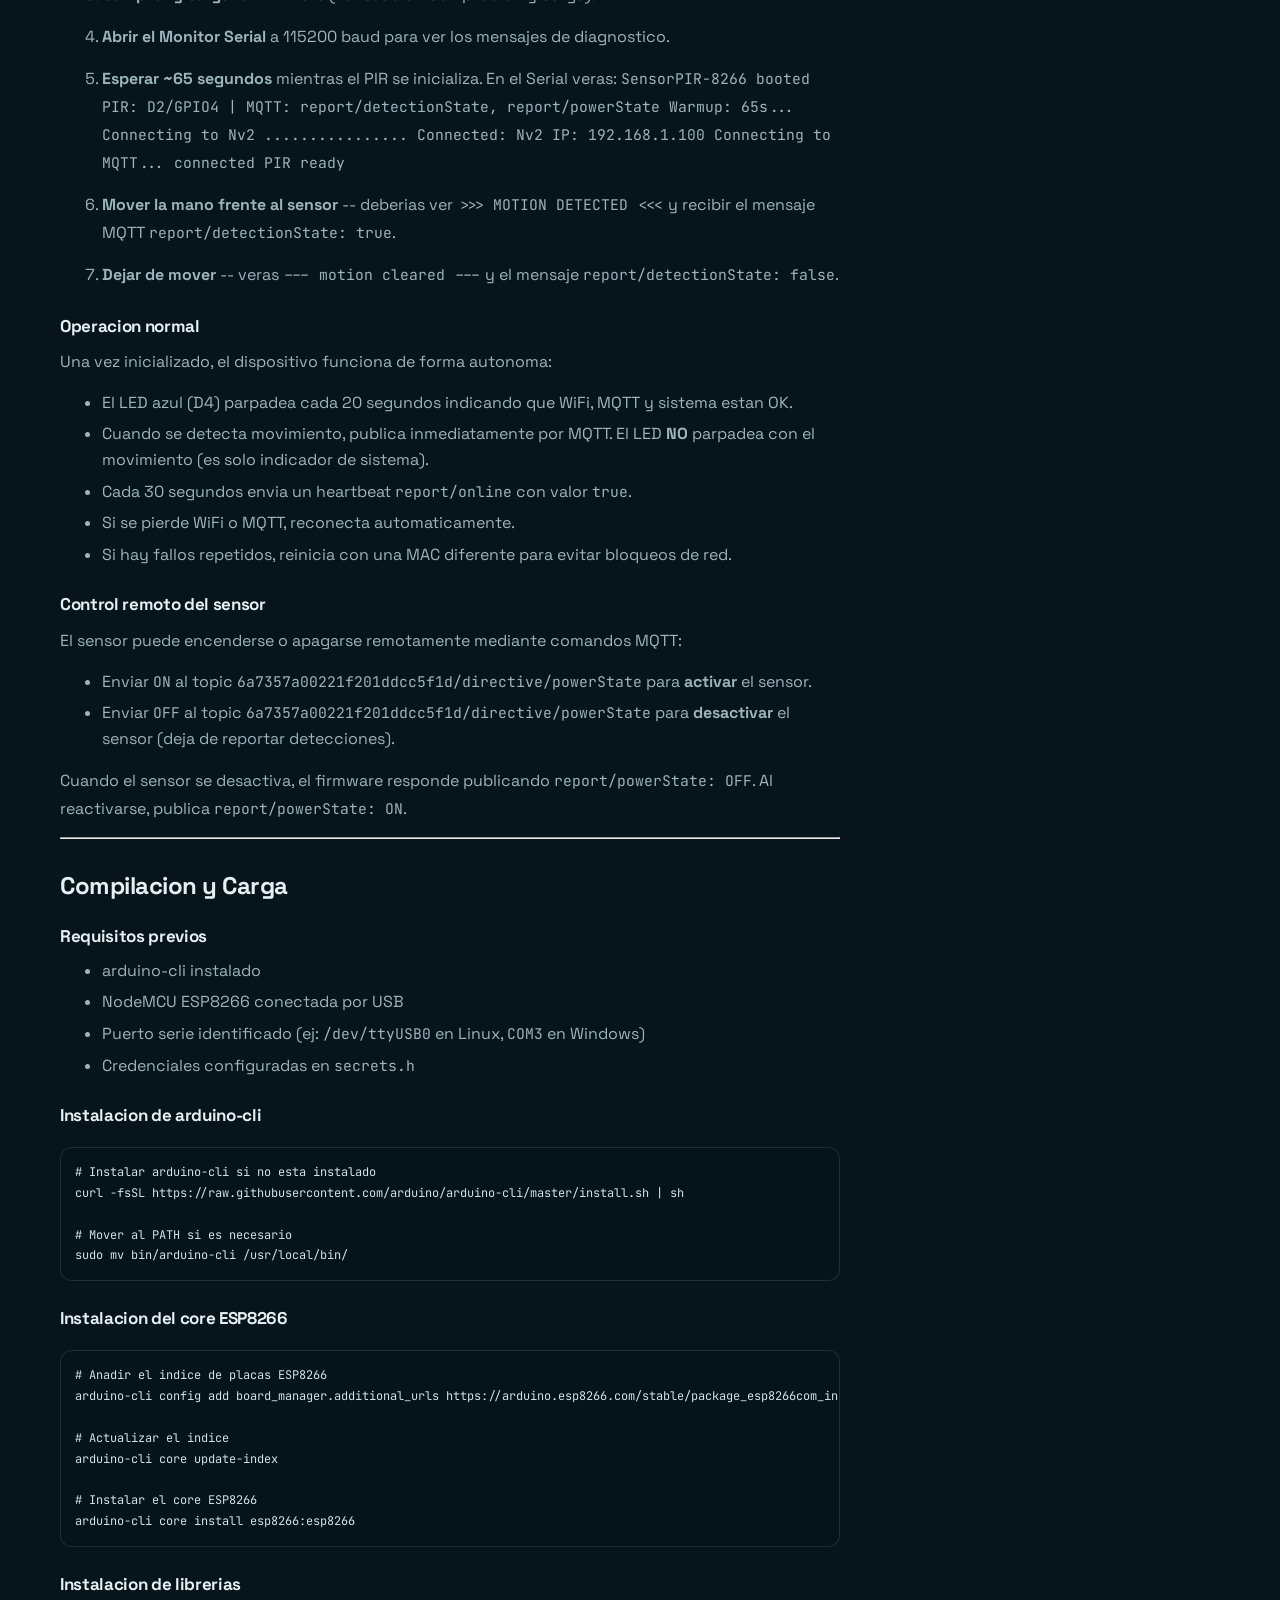
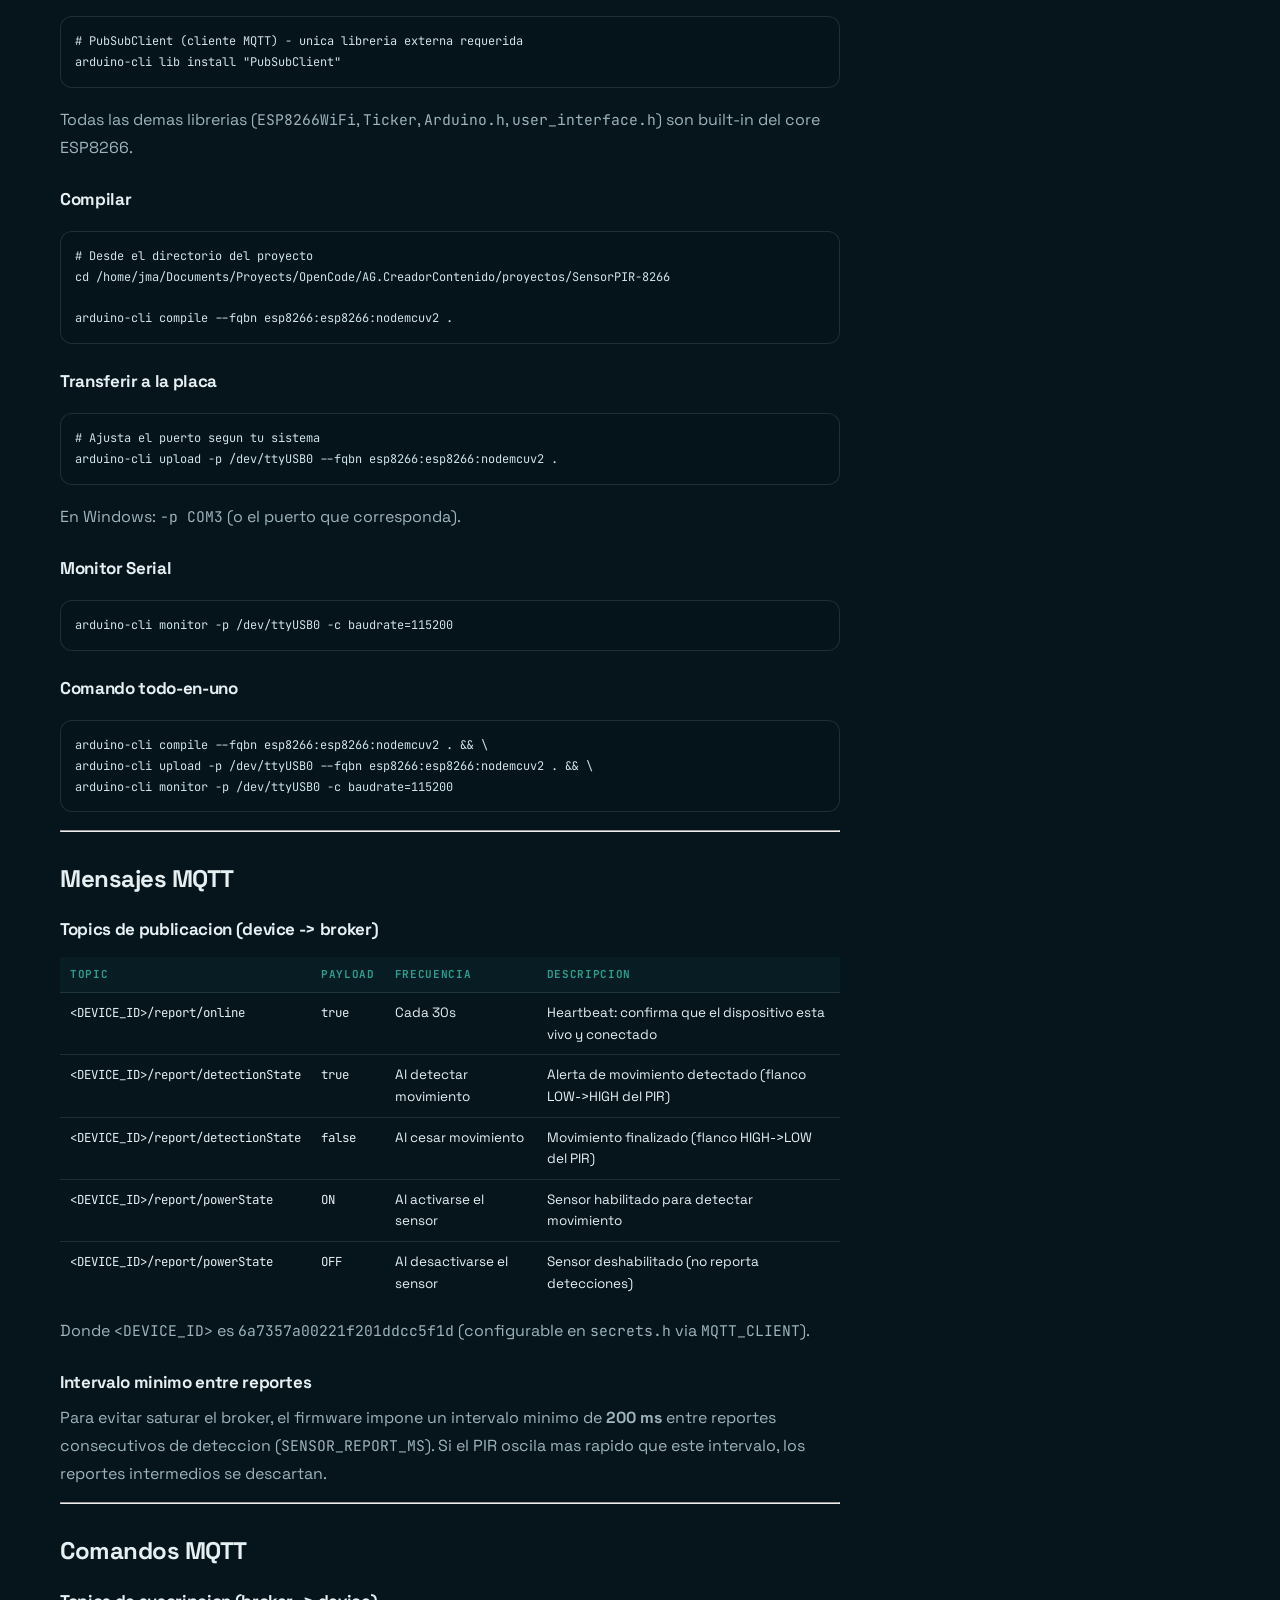
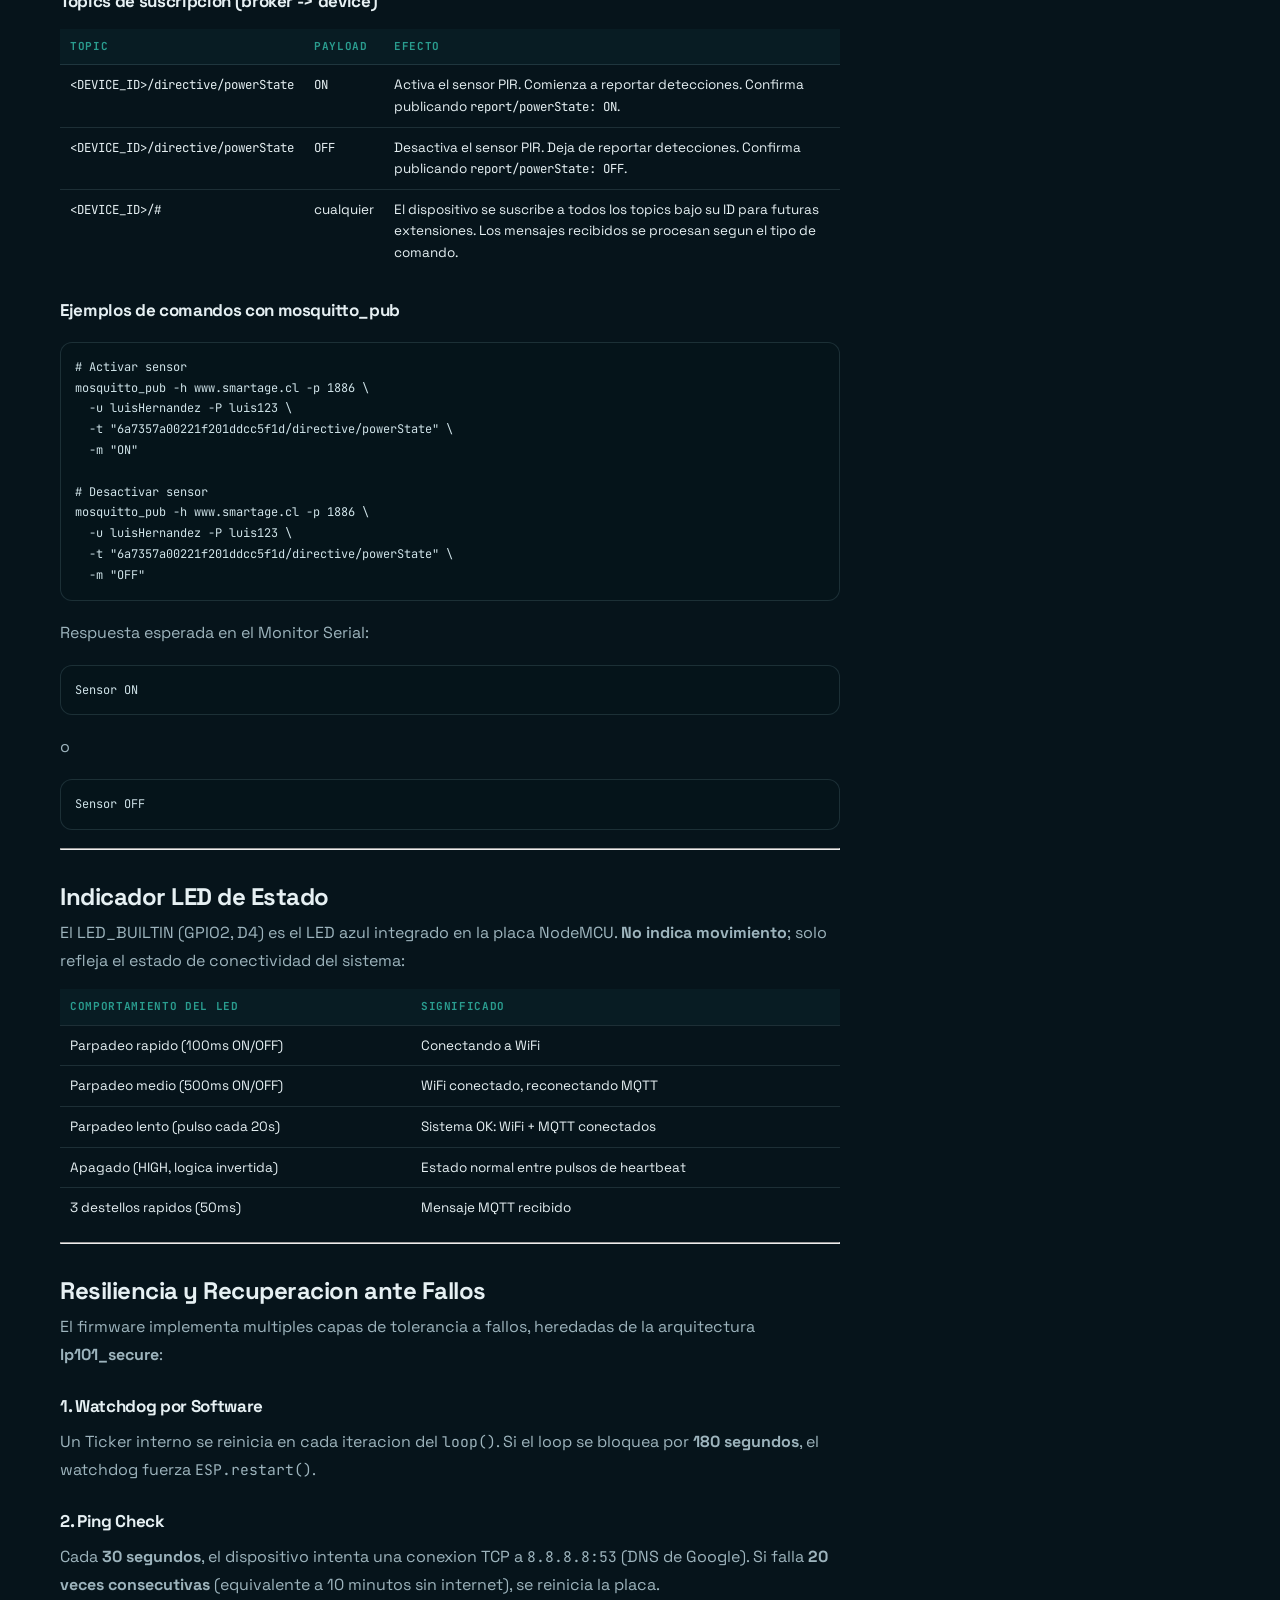
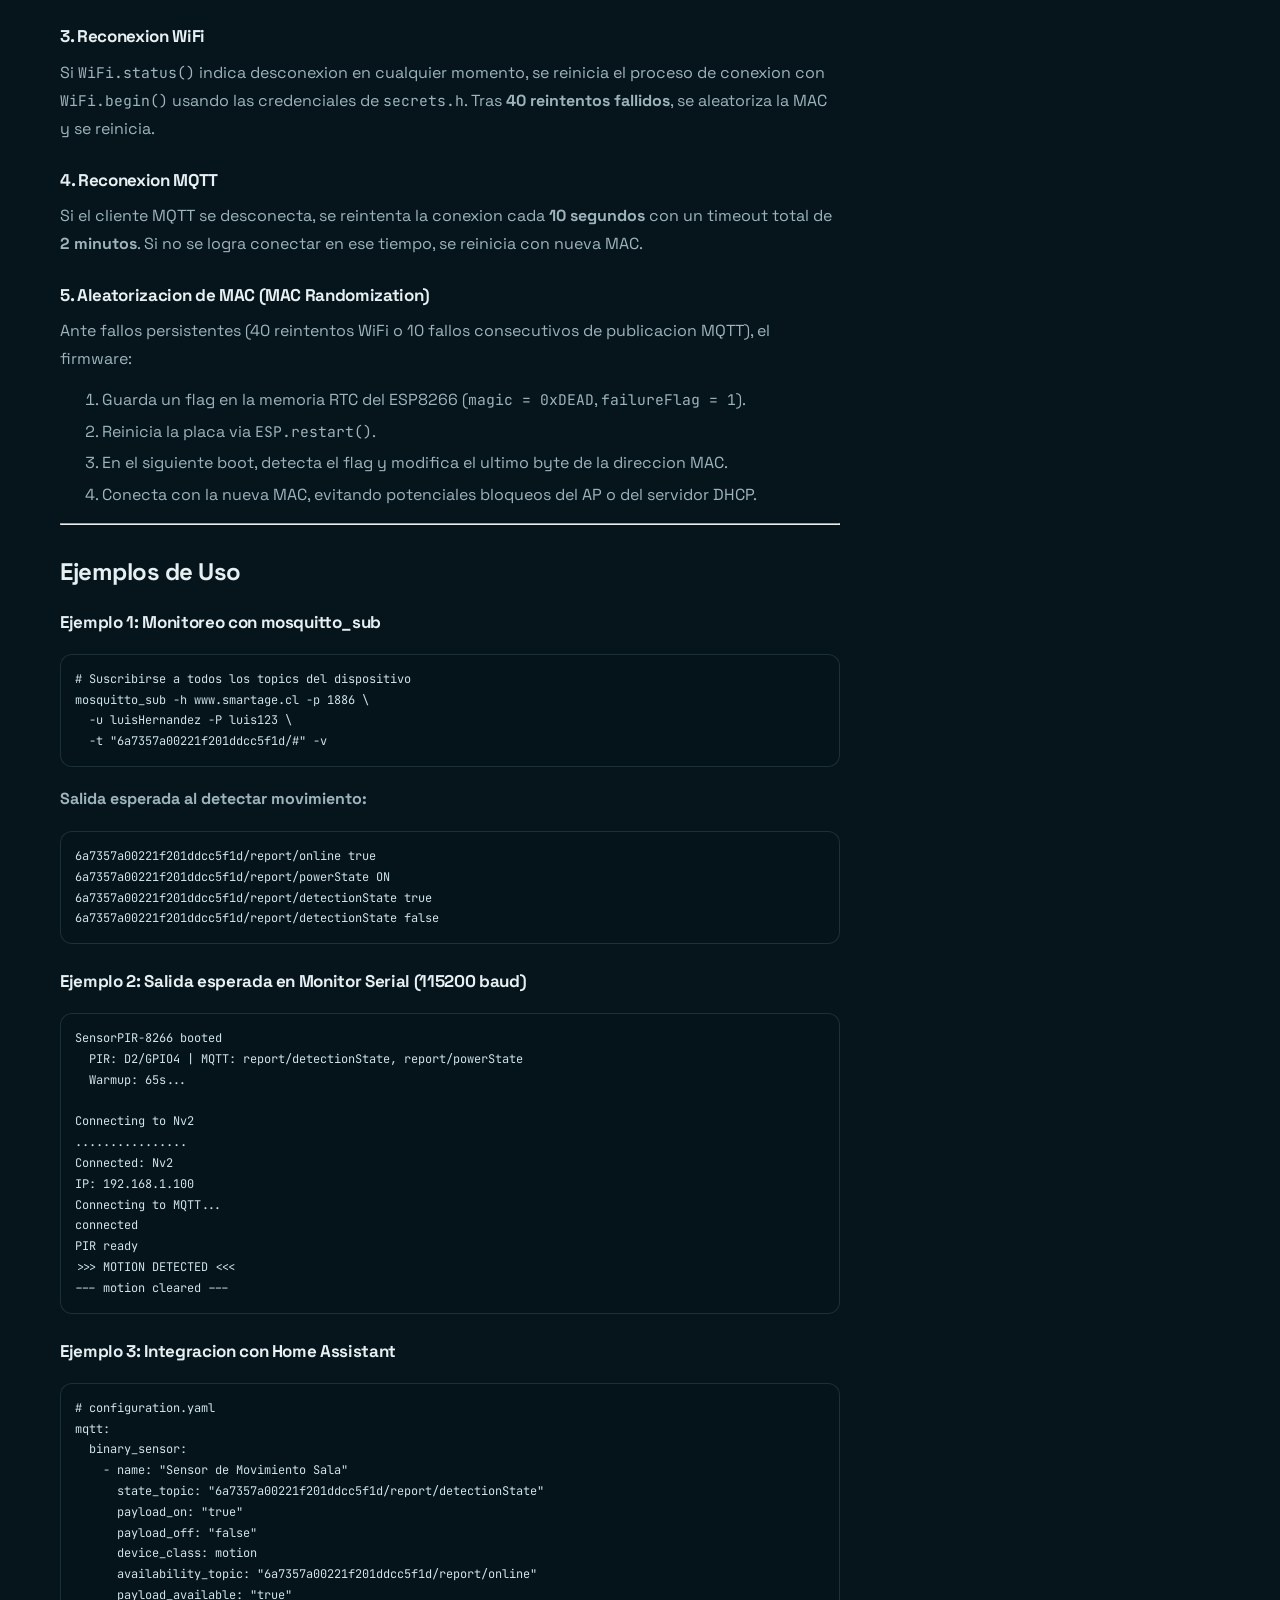
==== commit cf1033b4: "feat: marcar 10 versiones privadas en la página" ====
--- a/docs/index.html
+++ b/docs/index.html
@@ -248,27 +248,27 @@
   <div class="versions"><article class="version reveal">
   <div class="version-top"><h3>AirSensor-8266</h3><span class="count">3 archivos</span></div>
   <p>Calidad de aire con MQ135 y publicación MQTT a smartage.cl:1886.</p>
-  <a href="https://github.com/jmadasme/esp8266-sensores/tree/main/versions/AirSensor-8266" target="_blank" rel="noopener">Ver carpeta <svg viewBox="0 0 24 24" width="13" height="13" fill="none" stroke="currentColor" stroke-width="1.7" stroke-linecap="round" stroke-linejoin="round" aria-hidden="true"><path d="M5 12h14M13 6l6 6-6 6"/></svg></a>
+  <span class="lock" style="color:var(--muted)">🔒 privada</span>
 </article><article class="version reveal">
   <div class="version-top"><h3>DHT22</h3><span class="count">9 archivos</span></div>
   <p>Temperatura y humedad con PlatformIO; el README está en docs/.</p>
-  <a href="https://github.com/jmadasme/esp8266-sensores/tree/main/versions/DHT22" target="_blank" rel="noopener">Ver carpeta <svg viewBox="0 0 24 24" width="13" height="13" fill="none" stroke="currentColor" stroke-width="1.7" stroke-linecap="round" stroke-linejoin="round" aria-hidden="true"><path d="M5 12h14M13 6l6 6-6 6"/></svg></a>
+  <span class="lock" style="color:var(--muted)">🔒 privada</span>
 </article><article class="version reveal">
   <div class="version-top"><h3>DoorSensor-8266</h3><span class="count">3 archivos</span></div>
   <p>Sensor de puerta MC-38 con lectura cada 500 ms y MQTT.</p>
-  <a href="https://github.com/jmadasme/esp8266-sensores/tree/main/versions/DoorSensor-8266" target="_blank" rel="noopener">Ver carpeta <svg viewBox="0 0 24 24" width="13" height="13" fill="none" stroke="currentColor" stroke-width="1.7" stroke-linecap="round" stroke-linejoin="round" aria-hidden="true"><path d="M5 12h14M13 6l6 6-6 6"/></svg></a>
+  <span class="lock" style="color:var(--muted)">🔒 privada</span>
 </article><article class="version reveal">
   <div class="version-top"><h3>LCD1602_I2C</h3><span class="count">12 archivos</span></div>
   <p>Controlador PCF8574 + HD44780 para LCD 16x2 por I2C.</p>
-  <a href="https://github.com/jmadasme/esp8266-sensores/tree/main/versions/LCD1602_I2C" target="_blank" rel="noopener">Ver carpeta <svg viewBox="0 0 24 24" width="13" height="13" fill="none" stroke="currentColor" stroke-width="1.7" stroke-linecap="round" stroke-linejoin="round" aria-hidden="true"><path d="M5 12h14M13 6l6 6-6 6"/></svg></a>
+  <span class="lock" style="color:var(--muted)">🔒 privada</span>
 </article><article class="version reveal">
   <div class="version-top"><h3>Ldr-8266</h3><span class="count">3 archivos</span></div>
   <p>Lectura analógica de luz con clasificación oscuro/claro.</p>
-  <a href="https://github.com/jmadasme/esp8266-sensores/tree/main/versions/Ldr-8266" target="_blank" rel="noopener">Ver carpeta <svg viewBox="0 0 24 24" width="13" height="13" fill="none" stroke="currentColor" stroke-width="1.7" stroke-linecap="round" stroke-linejoin="round" aria-hidden="true"><path d="M5 12h14M13 6l6 6-6 6"/></svg></a>
+  <span class="lock" style="color:var(--muted)">🔒 privada</span>
 </article><article class="version reveal">
   <div class="version-top"><h3>ReedSwitchTester</h3><span class="count">1 archivo</span></div>
   <p>Sketch de 946 bytes para probar un MC-38 en tres modos.</p>
-  <a href="https://github.com/jmadasme/esp8266-sensores/tree/main/versions/ReedSwitchTester" target="_blank" rel="noopener">Ver carpeta <svg viewBox="0 0 24 24" width="13" height="13" fill="none" stroke="currentColor" stroke-width="1.7" stroke-linecap="round" stroke-linejoin="round" aria-hidden="true"><path d="M5 12h14M13 6l6 6-6 6"/></svg></a>
+  <span class="lock" style="color:var(--muted)">🔒 privada</span>
 </article><article class="version reveal">
   <div class="version-top"><h3>SensorPIR-8266</h3><span class="count">5 archivos</span></div>
   <p>PIR HC-SR501 con watchdog, ping, reconexión y MAC aleatoria.</p>
@@ -276,19 +276,19 @@
 </article><article class="version reveal">
   <div class="version-top"><h3>TempSensor-8266</h3><span class="count">10 archivos</span></div>
   <p>DS18B20 con publicación MQTT cada 60 segundos.</p>
-  <a href="https://github.com/jmadasme/esp8266-sensores/tree/main/versions/TempSensor-8266" target="_blank" rel="noopener">Ver carpeta <svg viewBox="0 0 24 24" width="13" height="13" fill="none" stroke="currentColor" stroke-width="1.7" stroke-linecap="round" stroke-linejoin="round" aria-hidden="true"><path d="M5 12h14M13 6l6 6-6 6"/></svg></a>
+  <span class="lock" style="color:var(--muted)">🔒 privada</span>
 </article><article class="version reveal">
   <div class="version-top"><h3>random-serial</h3><span class="count">5 archivos</span></div>
   <p>ESP32-CAM que emite un número aleatorio entre 1 y 100 cada 2 segundos.</p>
-  <a href="https://github.com/jmadasme/esp8266-sensores/tree/main/versions/random-serial" target="_blank" rel="noopener">Ver carpeta <svg viewBox="0 0 24 24" width="13" height="13" fill="none" stroke="currentColor" stroke-width="1.7" stroke-linecap="round" stroke-linejoin="round" aria-hidden="true"><path d="M5 12h14M13 6l6 6-6 6"/></svg></a>
+  <span class="lock" style="color:var(--muted)">🔒 privada</span>
 </article><article class="version reveal">
   <div class="version-top"><h3>sensorudp</h3><span class="count">40 archivos</span></div>
   <p>Servidor UDP en Python para recibir datos de sensores.</p>
-  <a href="https://github.com/jmadasme/esp8266-sensores/tree/main/versions/sensorudp" target="_blank" rel="noopener">Ver carpeta <svg viewBox="0 0 24 24" width="13" height="13" fill="none" stroke="currentColor" stroke-width="1.7" stroke-linecap="round" stroke-linejoin="round" aria-hidden="true"><path d="M5 12h14M13 6l6 6-6 6"/></svg></a>
+  <span class="lock" style="color:var(--muted)">🔒 privada</span>
 </article><article class="version reveal">
   <div class="version-top"><h3>port_scanner</h3><span class="count">51 archivos</span></div>
   <p>Escáner TCP multihilo en Python con banner, servicios y salida.</p>
-  <a href="https://github.com/jmadasme/esp8266-sensores/tree/main/versions/port_scanner" target="_blank" rel="noopener">Ver carpeta <svg viewBox="0 0 24 24" width="13" height="13" fill="none" stroke="currentColor" stroke-width="1.7" stroke-linecap="round" stroke-linejoin="round" aria-hidden="true"><path d="M5 12h14M13 6l6 6-6 6"/></svg></a>
+  <span class="lock" style="color:var(--muted)">🔒 privada</span>
 </article></div>
 </div></section>
 <section class="section tight"><div class="wrap"><div class="section-head reveal"><div class="kicker">El concepto</div><h2>Qué es y por qué existe</h2></div><div class="rich reveal"><p>esp8266-sensores reúne once sketches y utilidades para ESP8266, desde un PIR o un DS18B20 hasta un LCD I2C, un escáner de puertos y un servidor UDP. Cada pieza resuelve un problema acotado y documenta, cuando corresponde, el intervalo de publicación, el tópico MQTT, la reconexión y el diagnóstico.</p><p>Está pensado para quien arma sensorización de bajo costo y necesita patrones que sobrevivan a la WiFi doméstica: watchdog, ping de control, MAC aleatoria tras fallos y heartbeat. Importa porque muestra el oficio detrás de un nodo: no alcanza con leer el sensor, hay que detectar cuándo el dato dejó de ser confiable. La documentación es desigual, y el conjunto se presenta como catálogo, no como plataforma.</p></div></div></section>
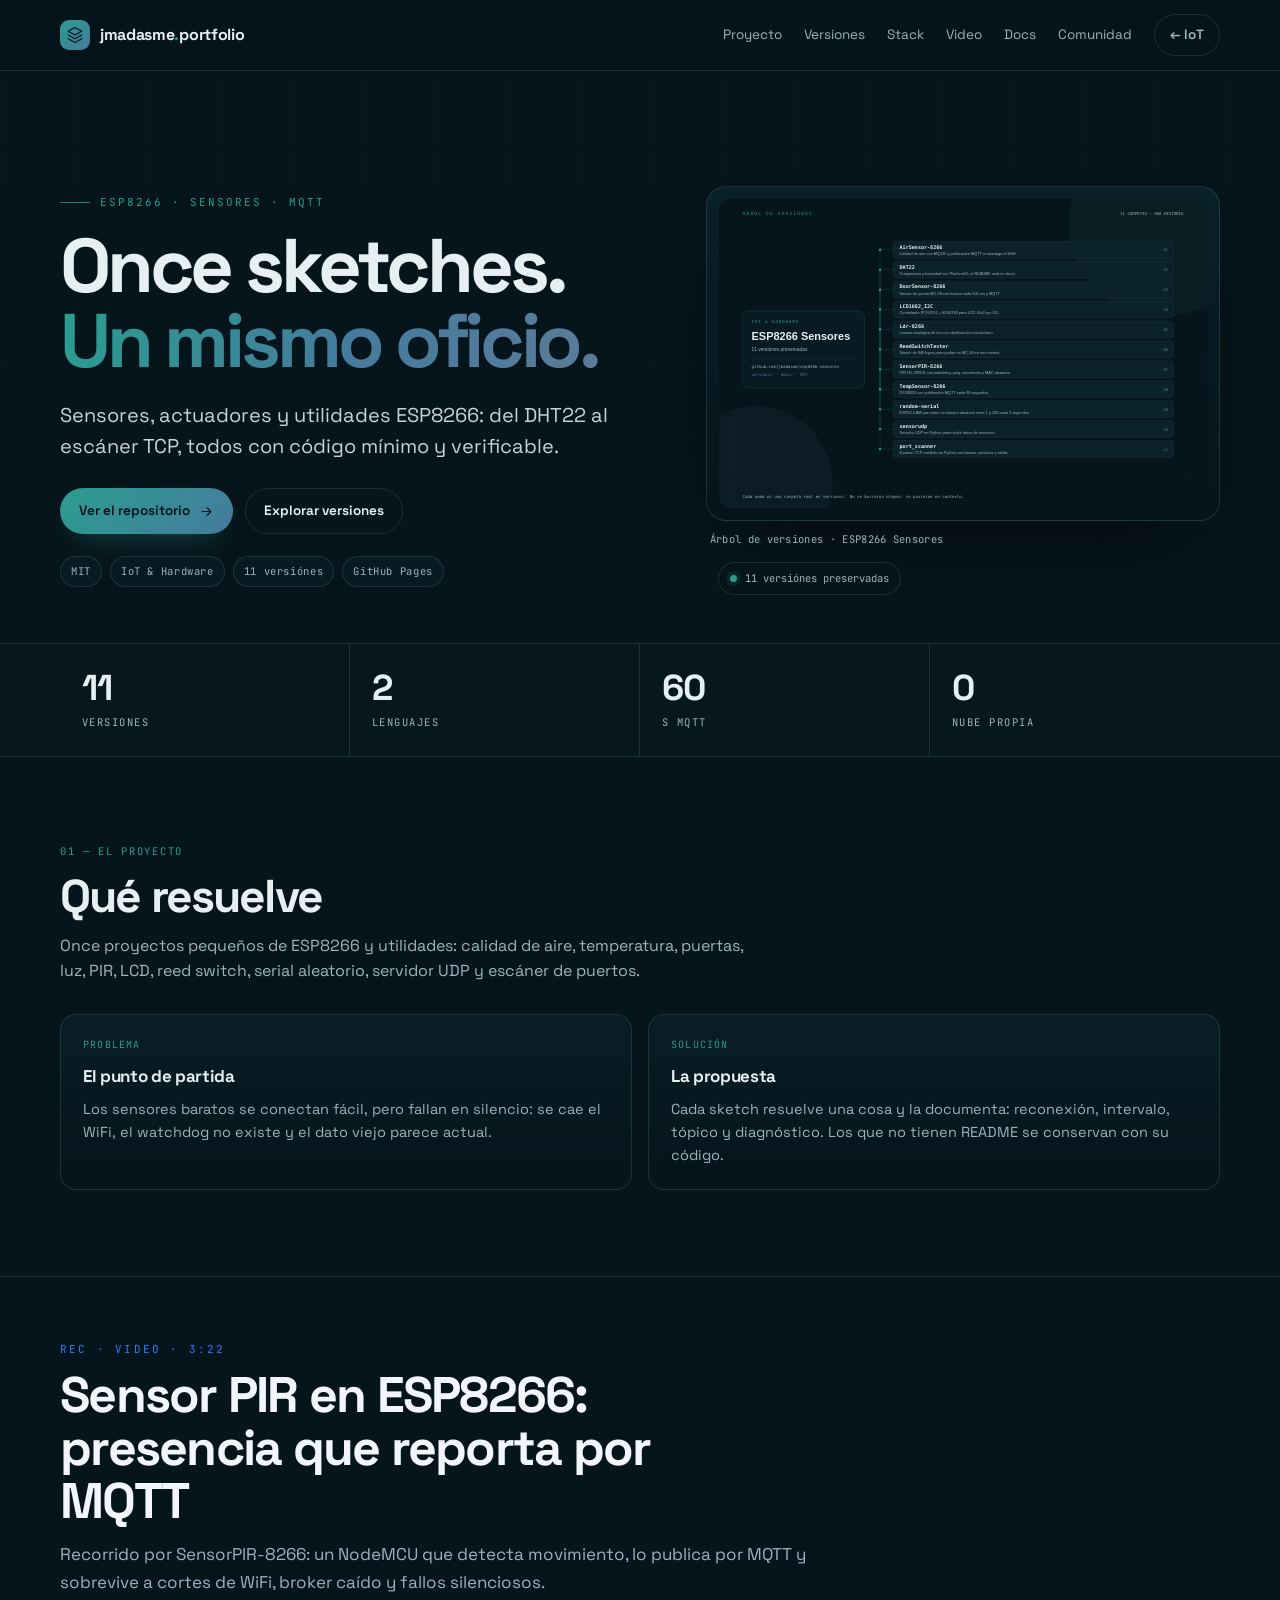
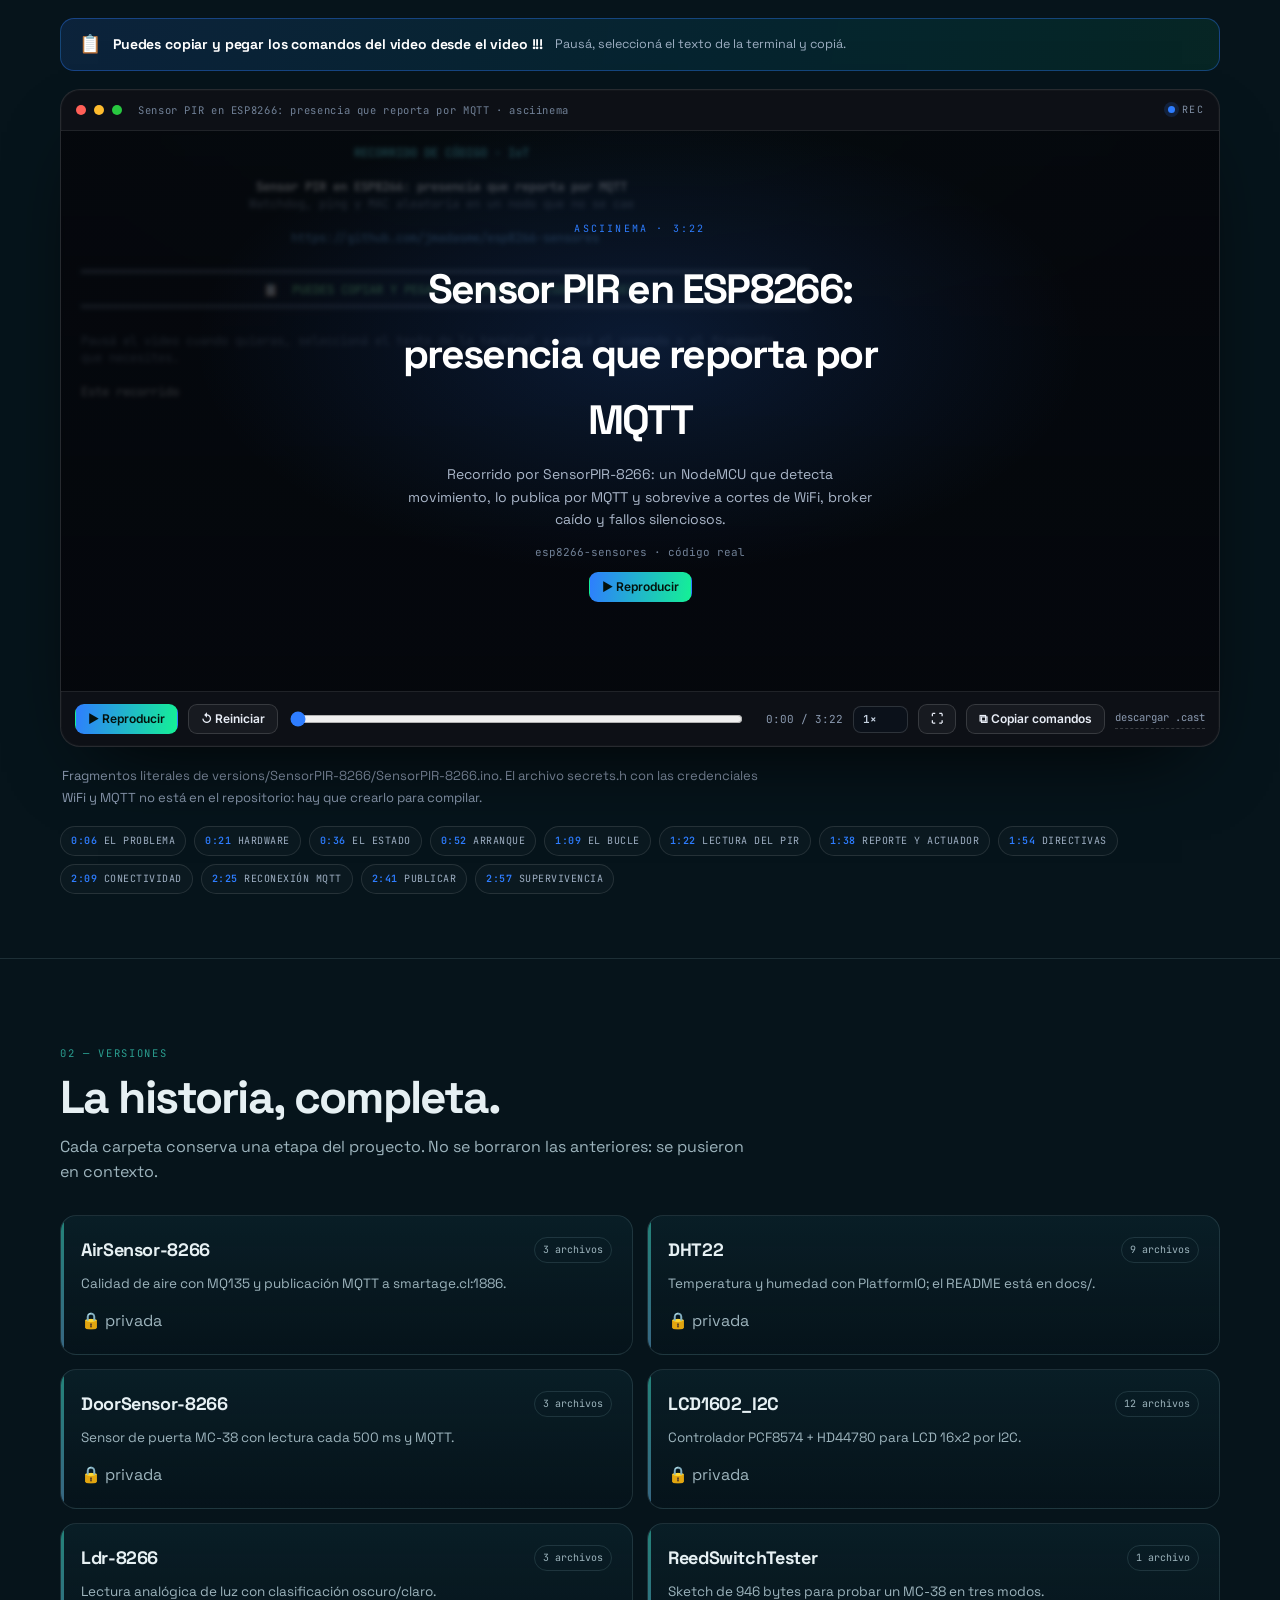
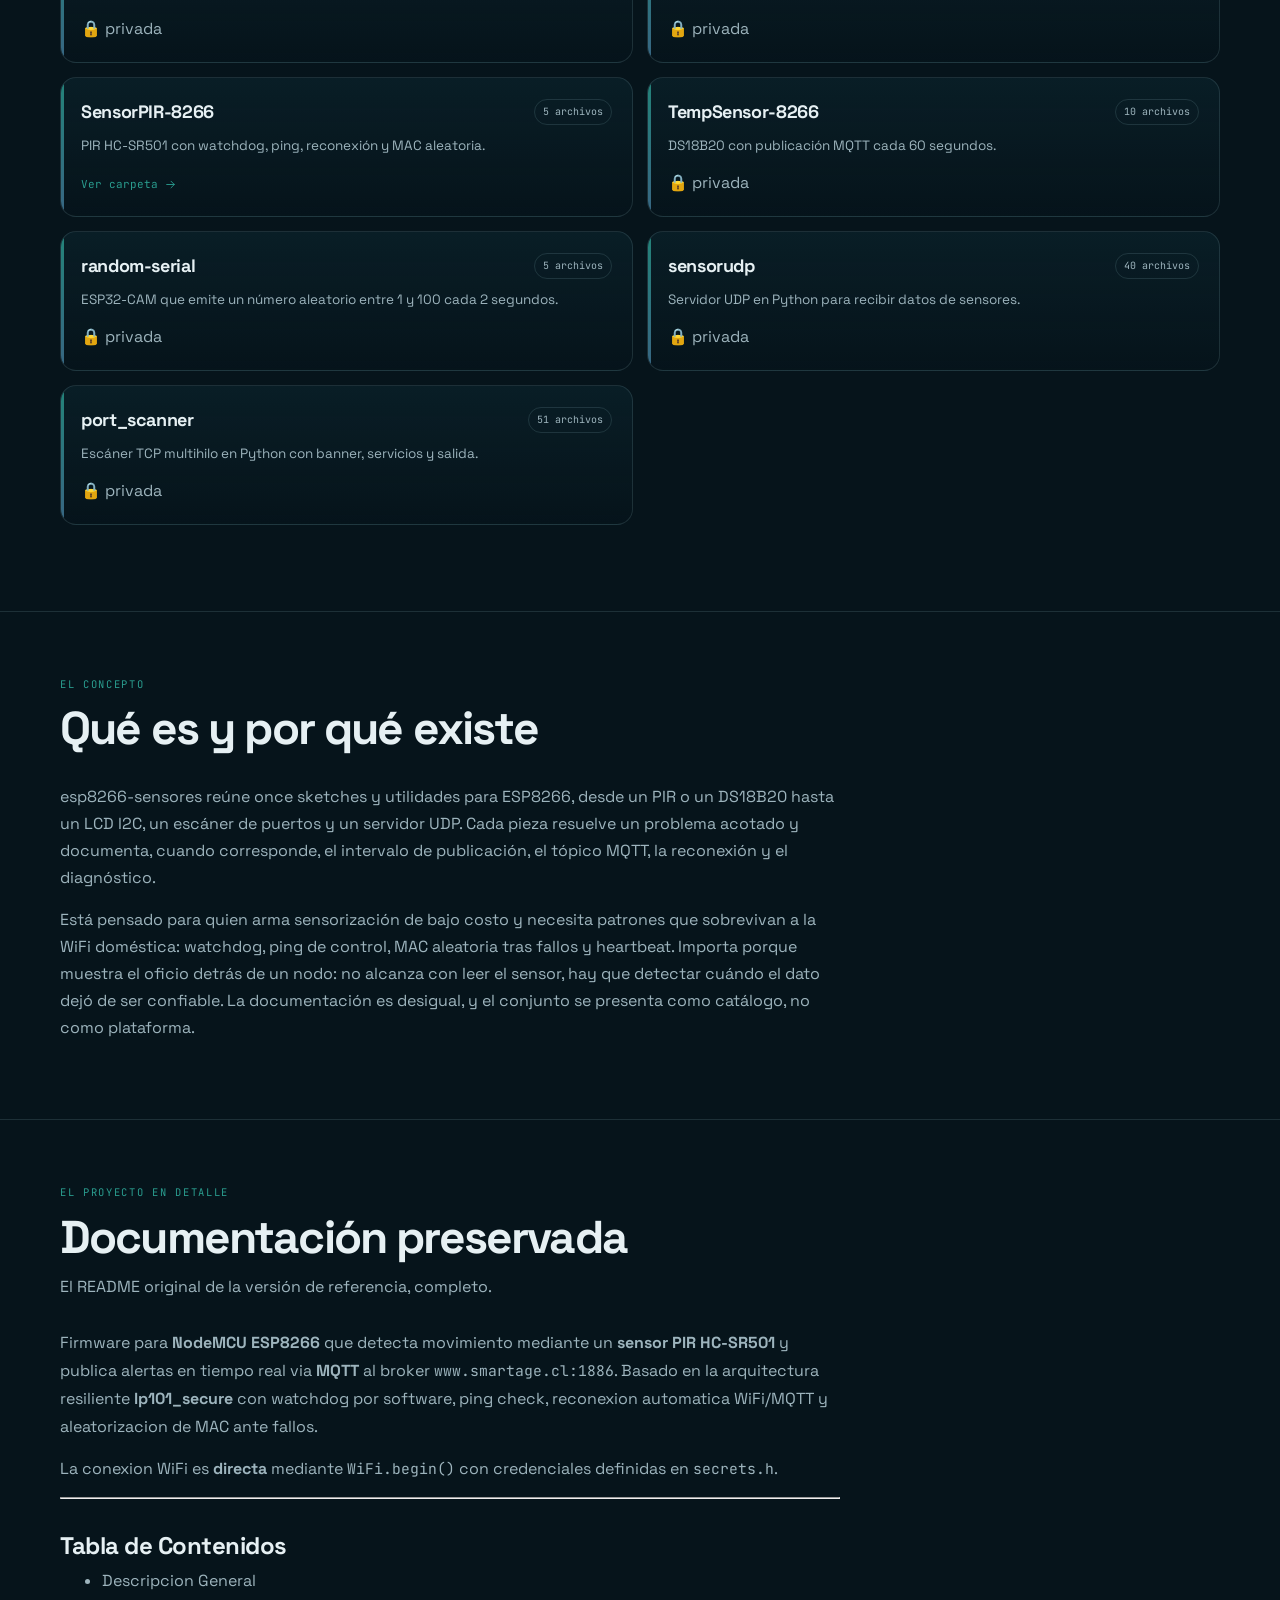
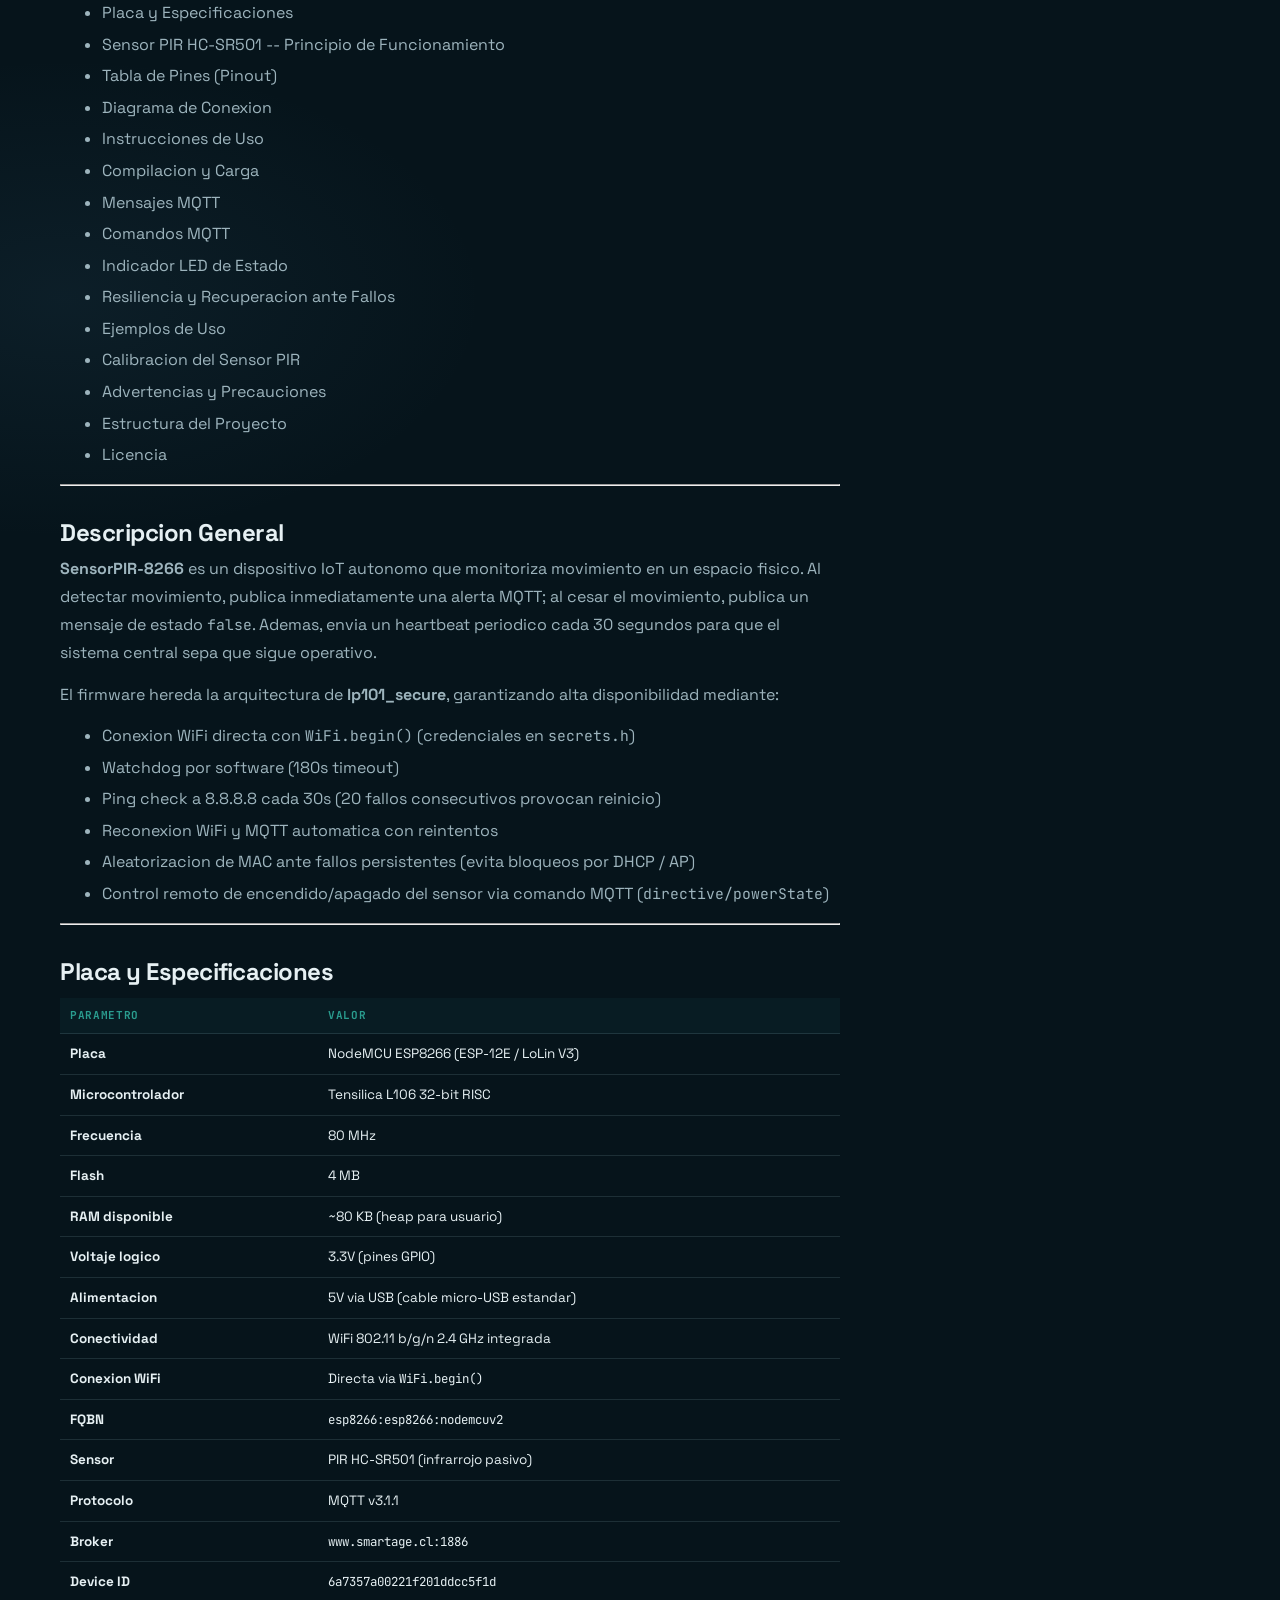
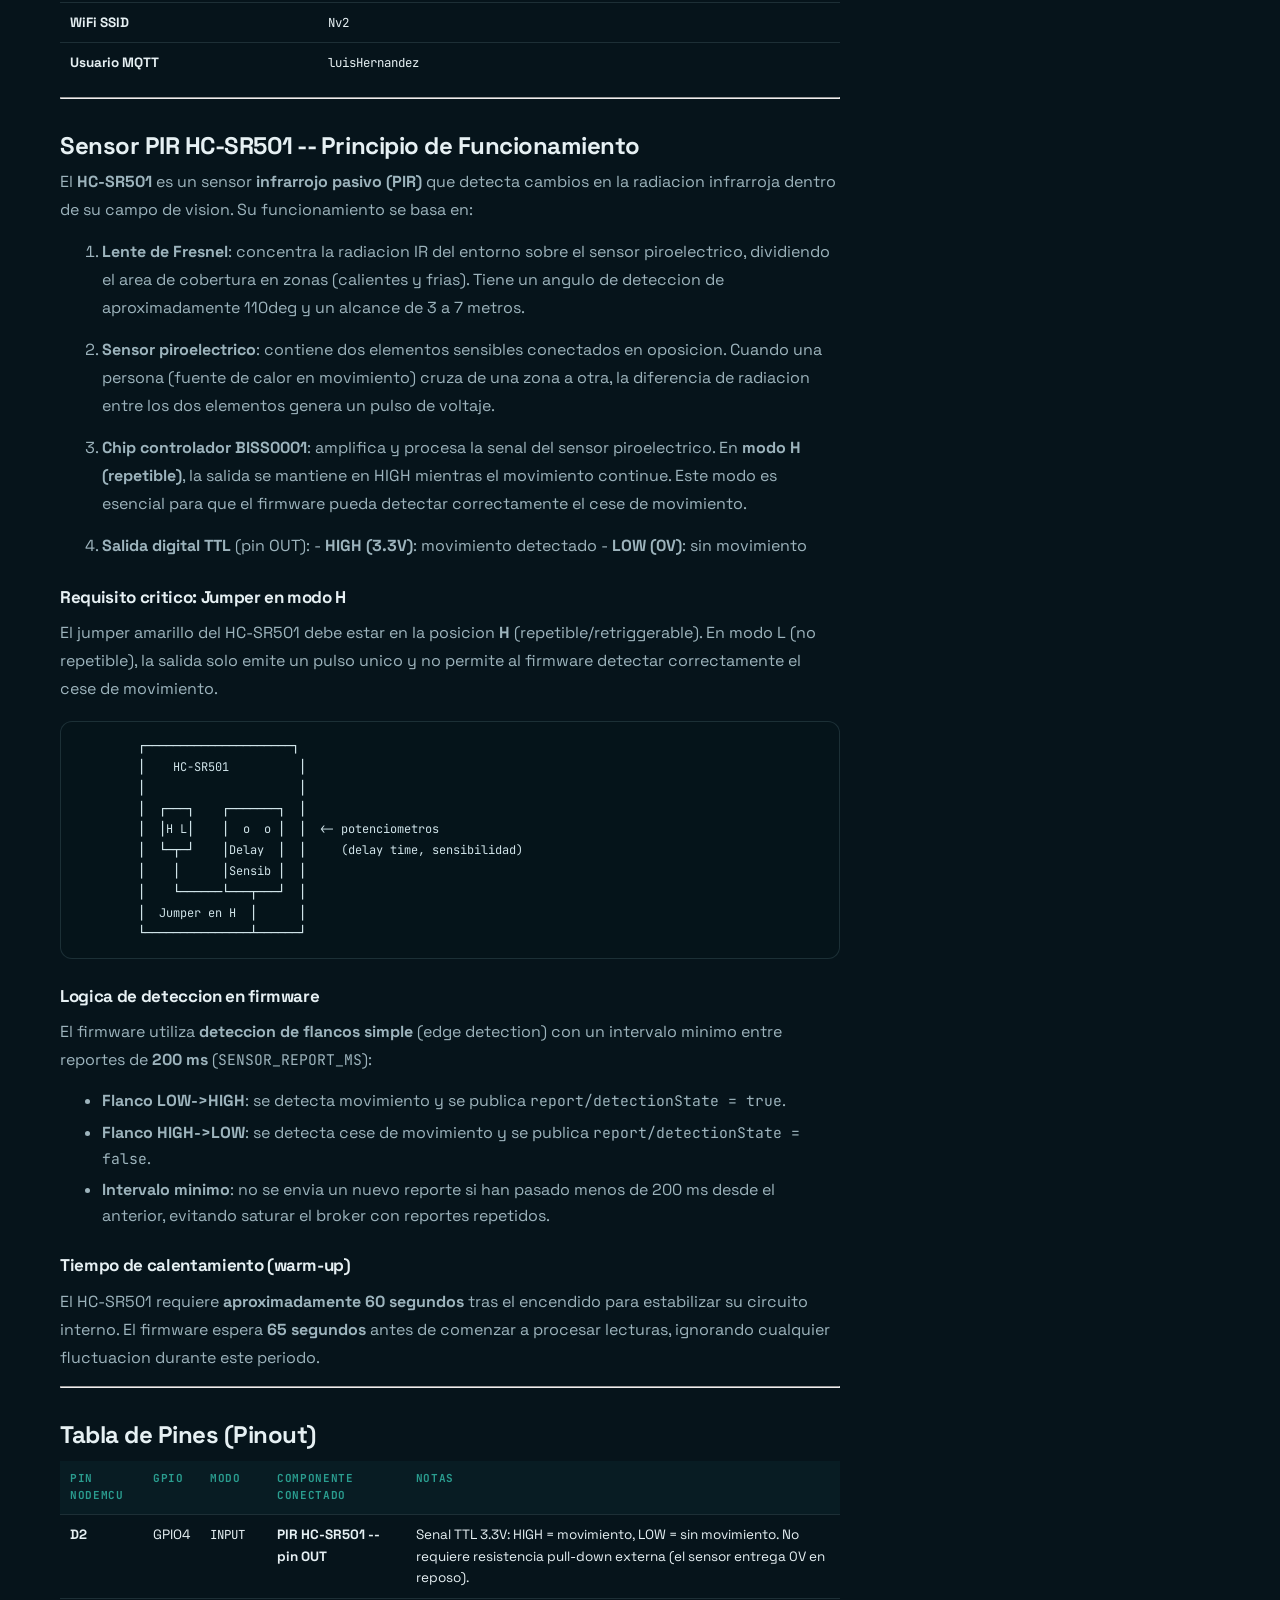
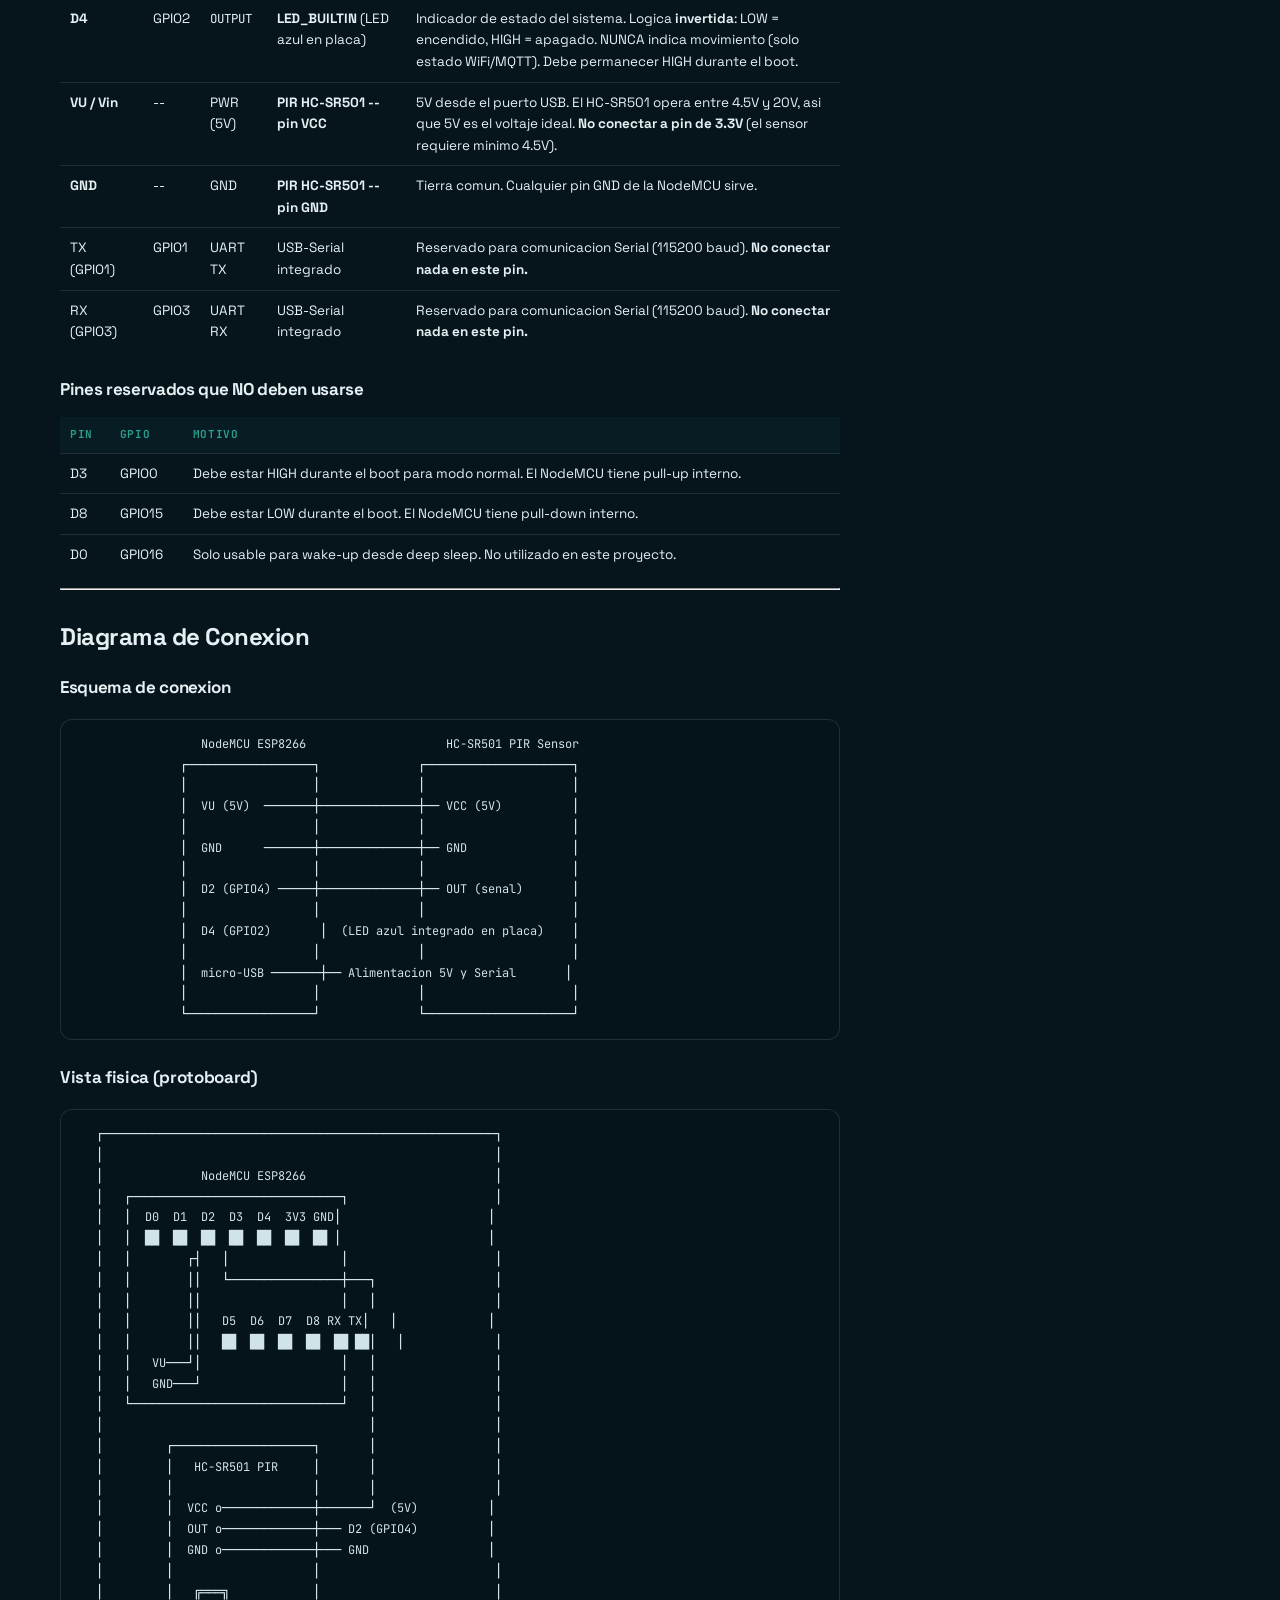
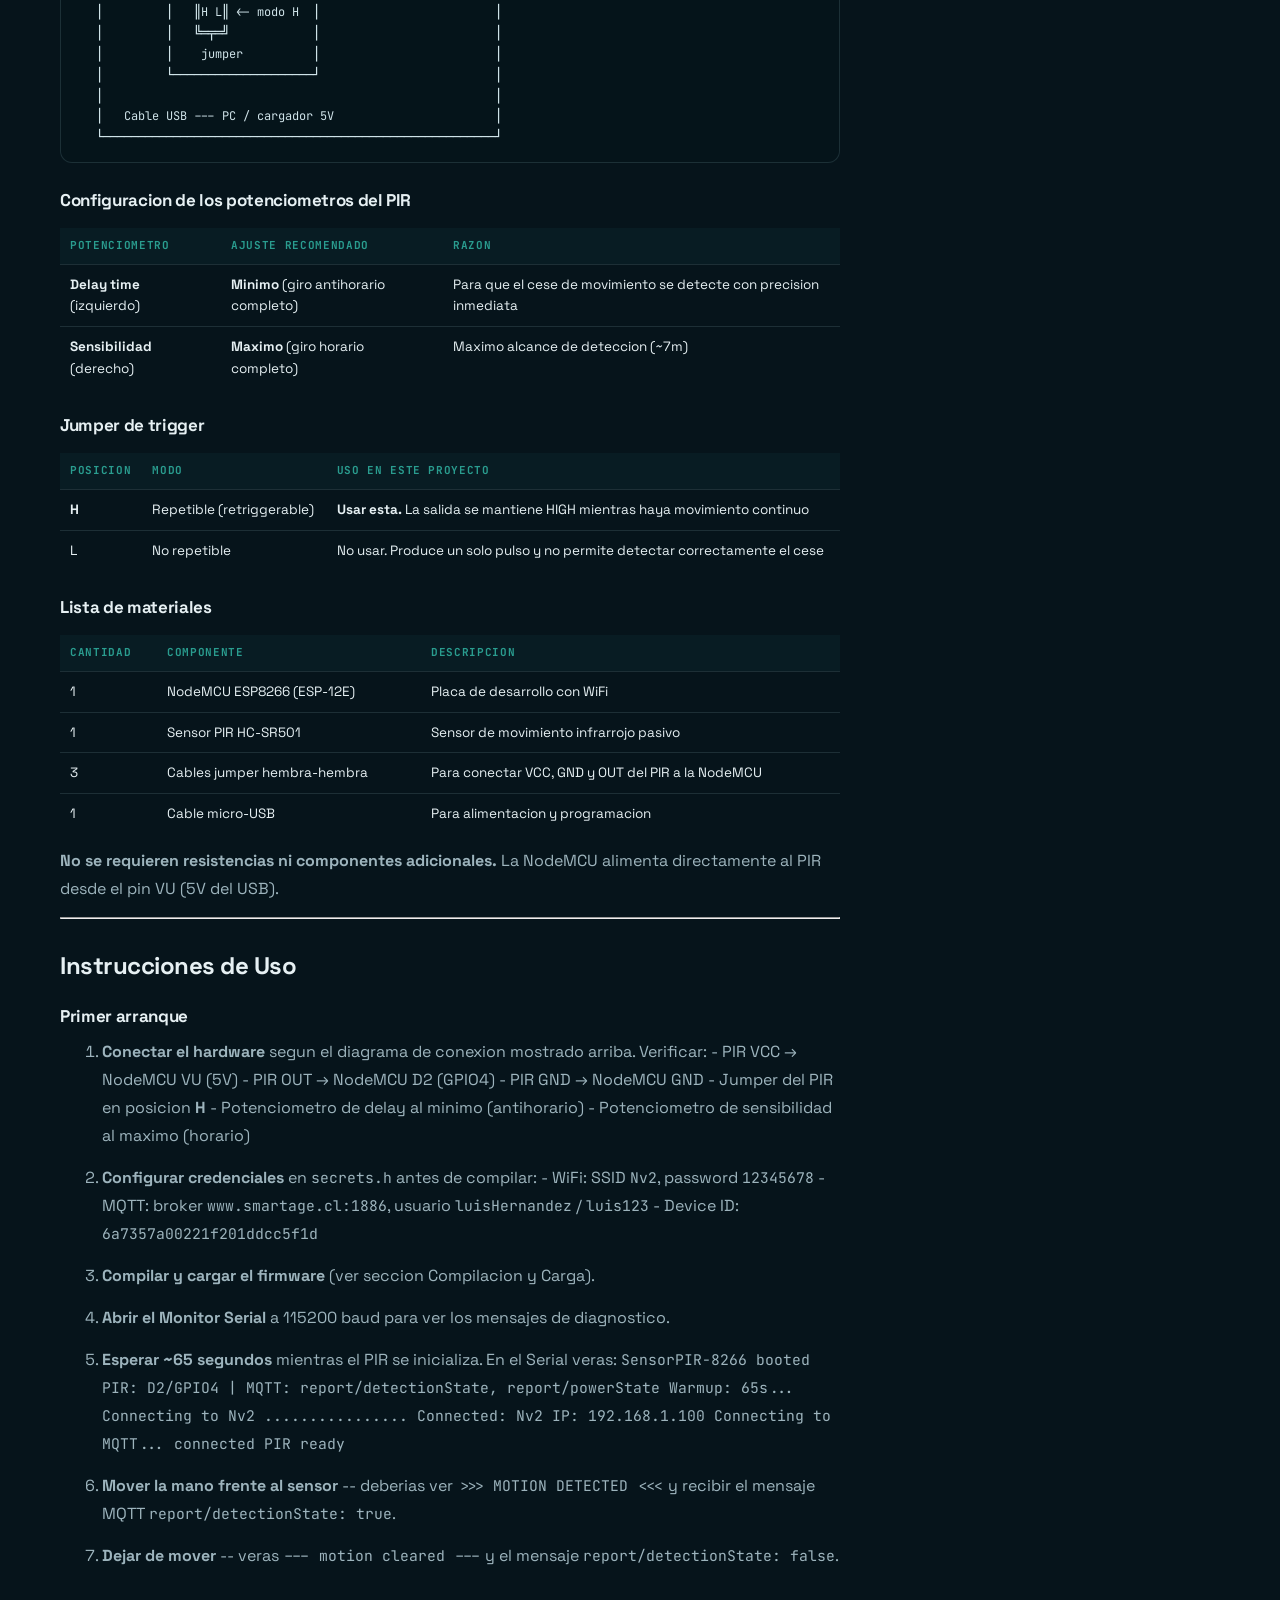
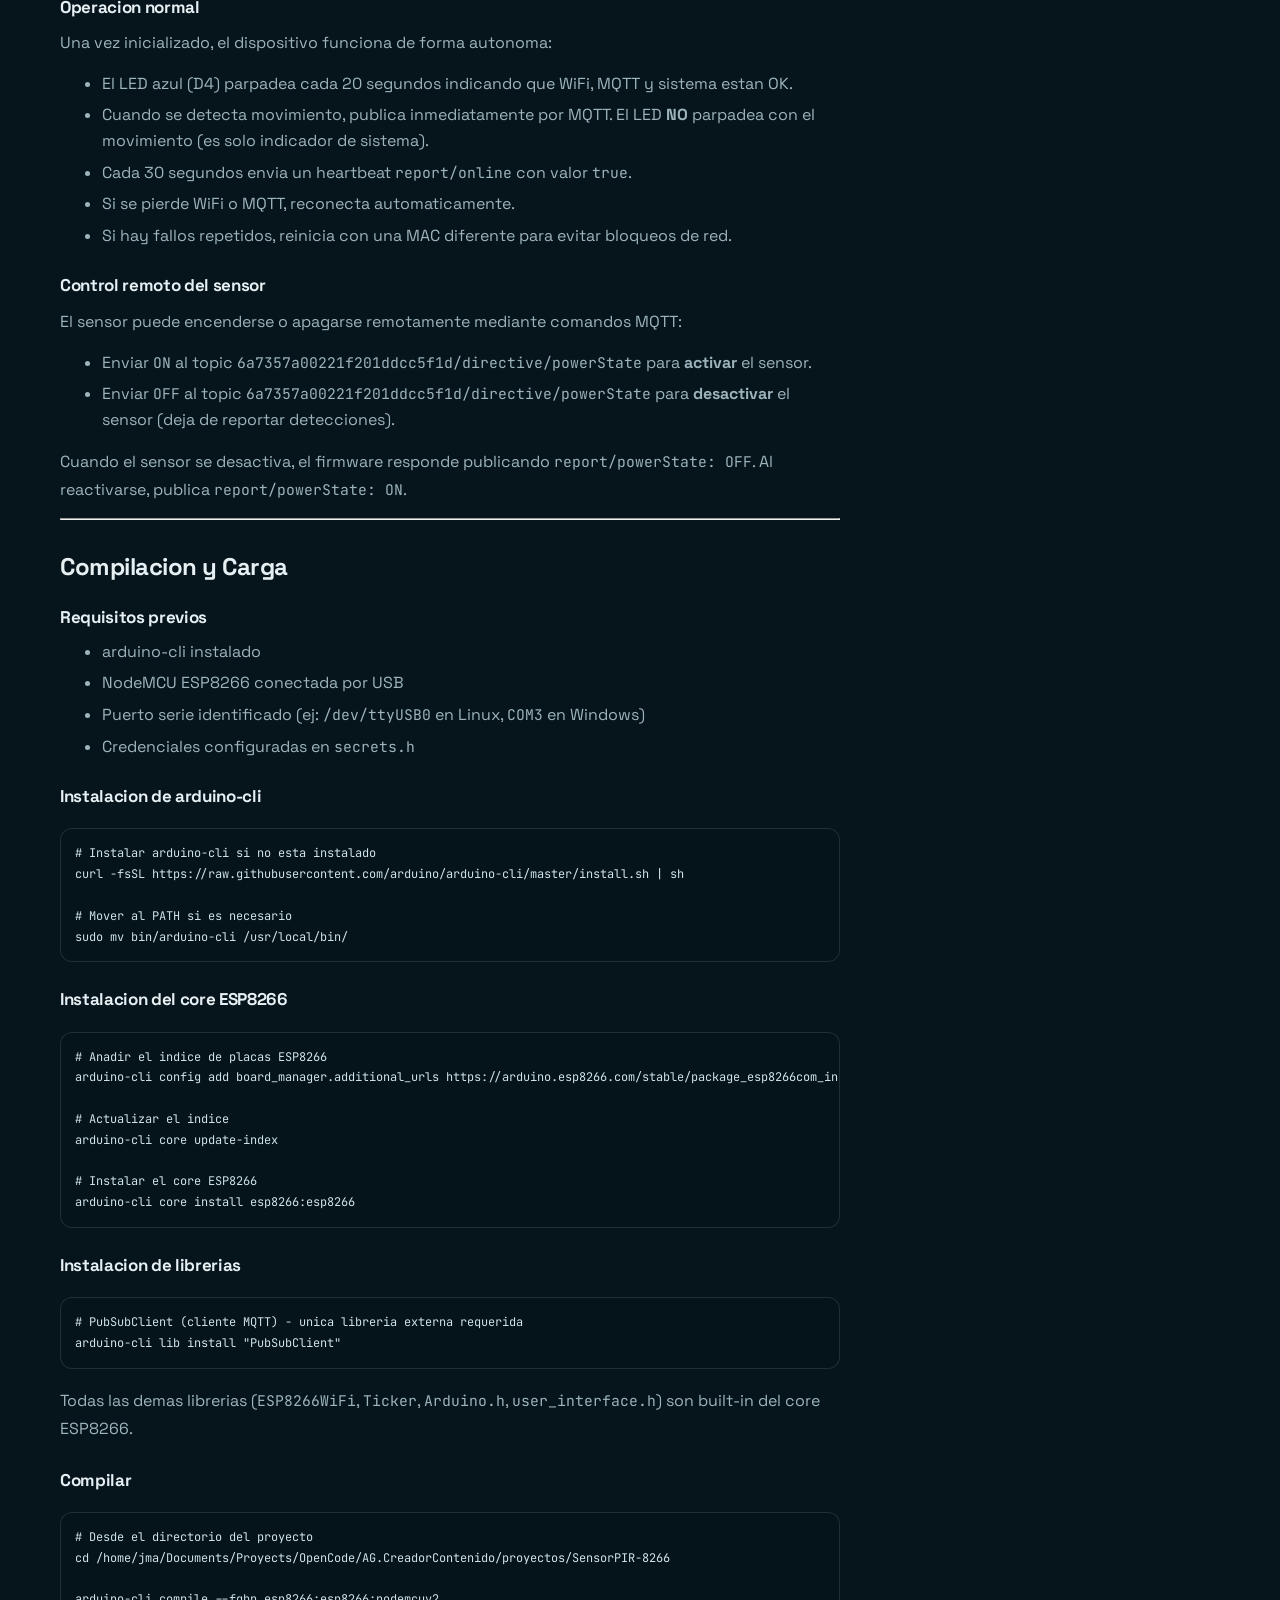
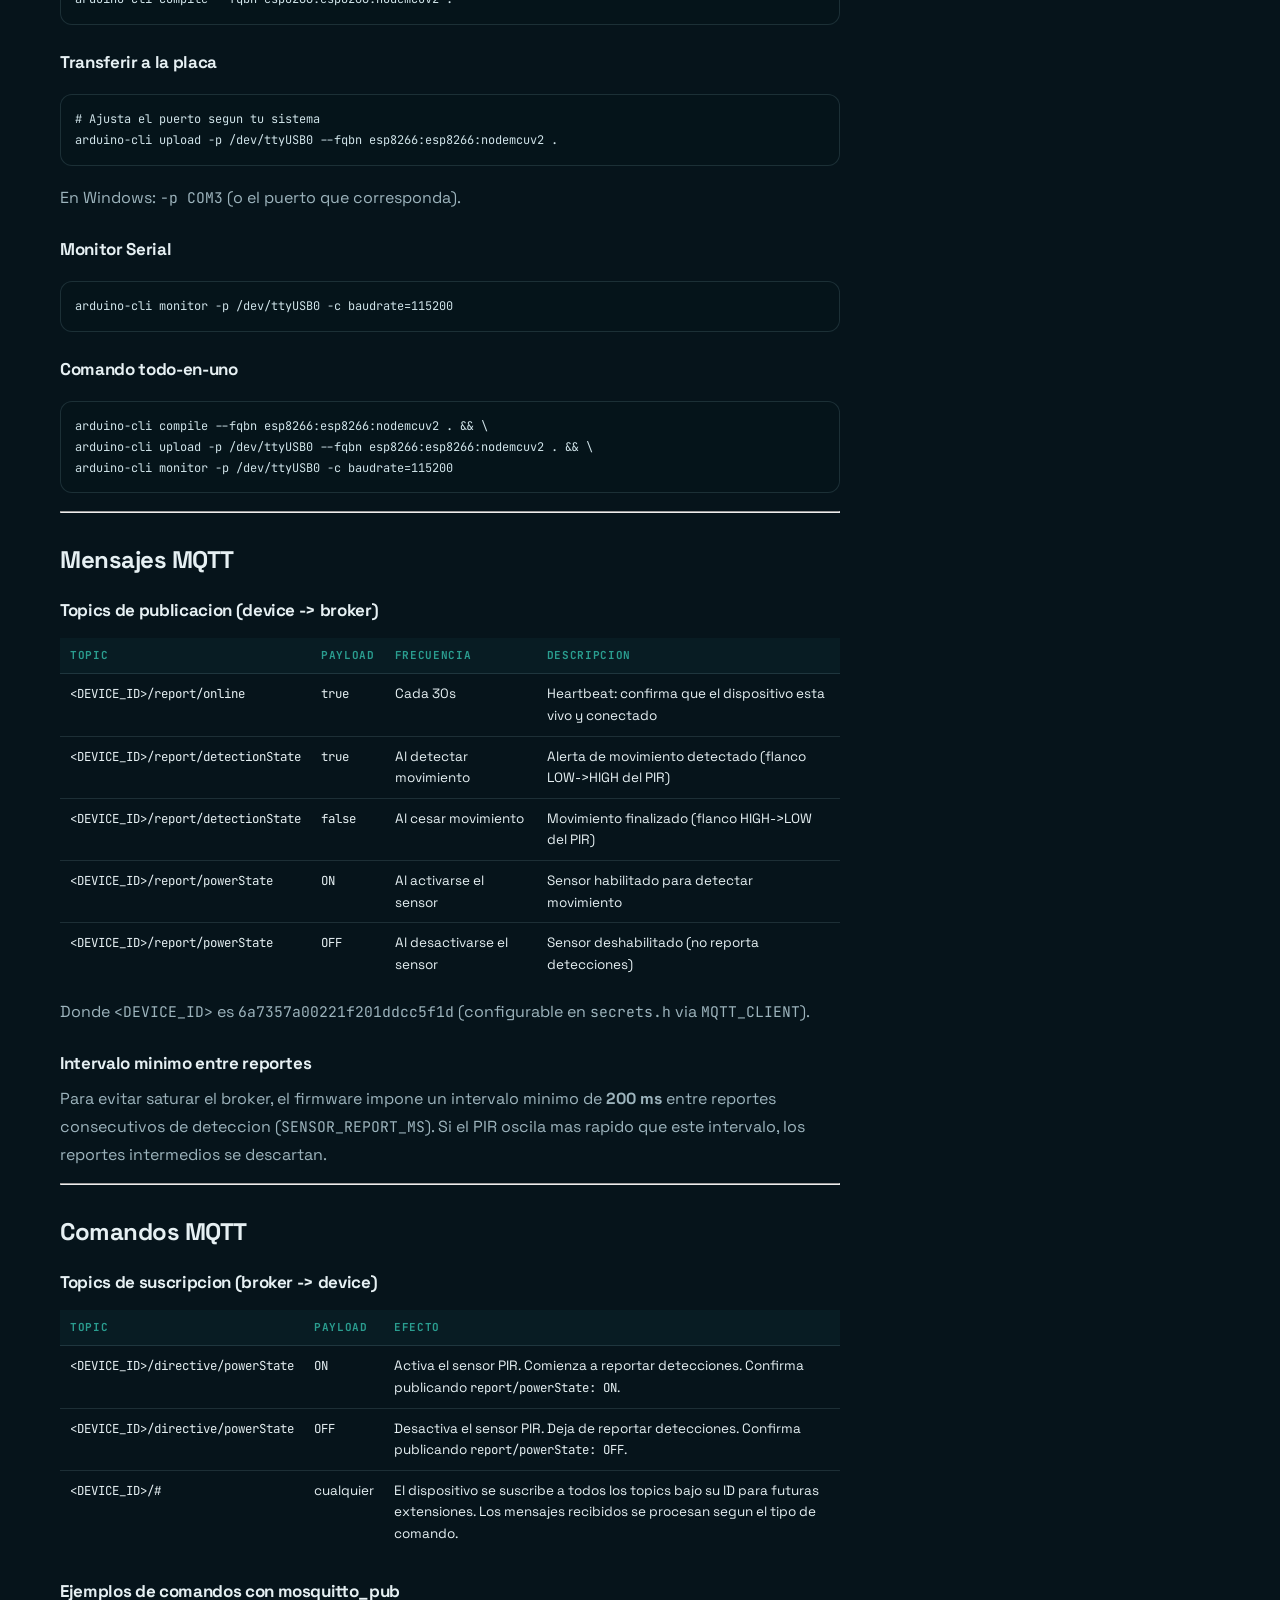
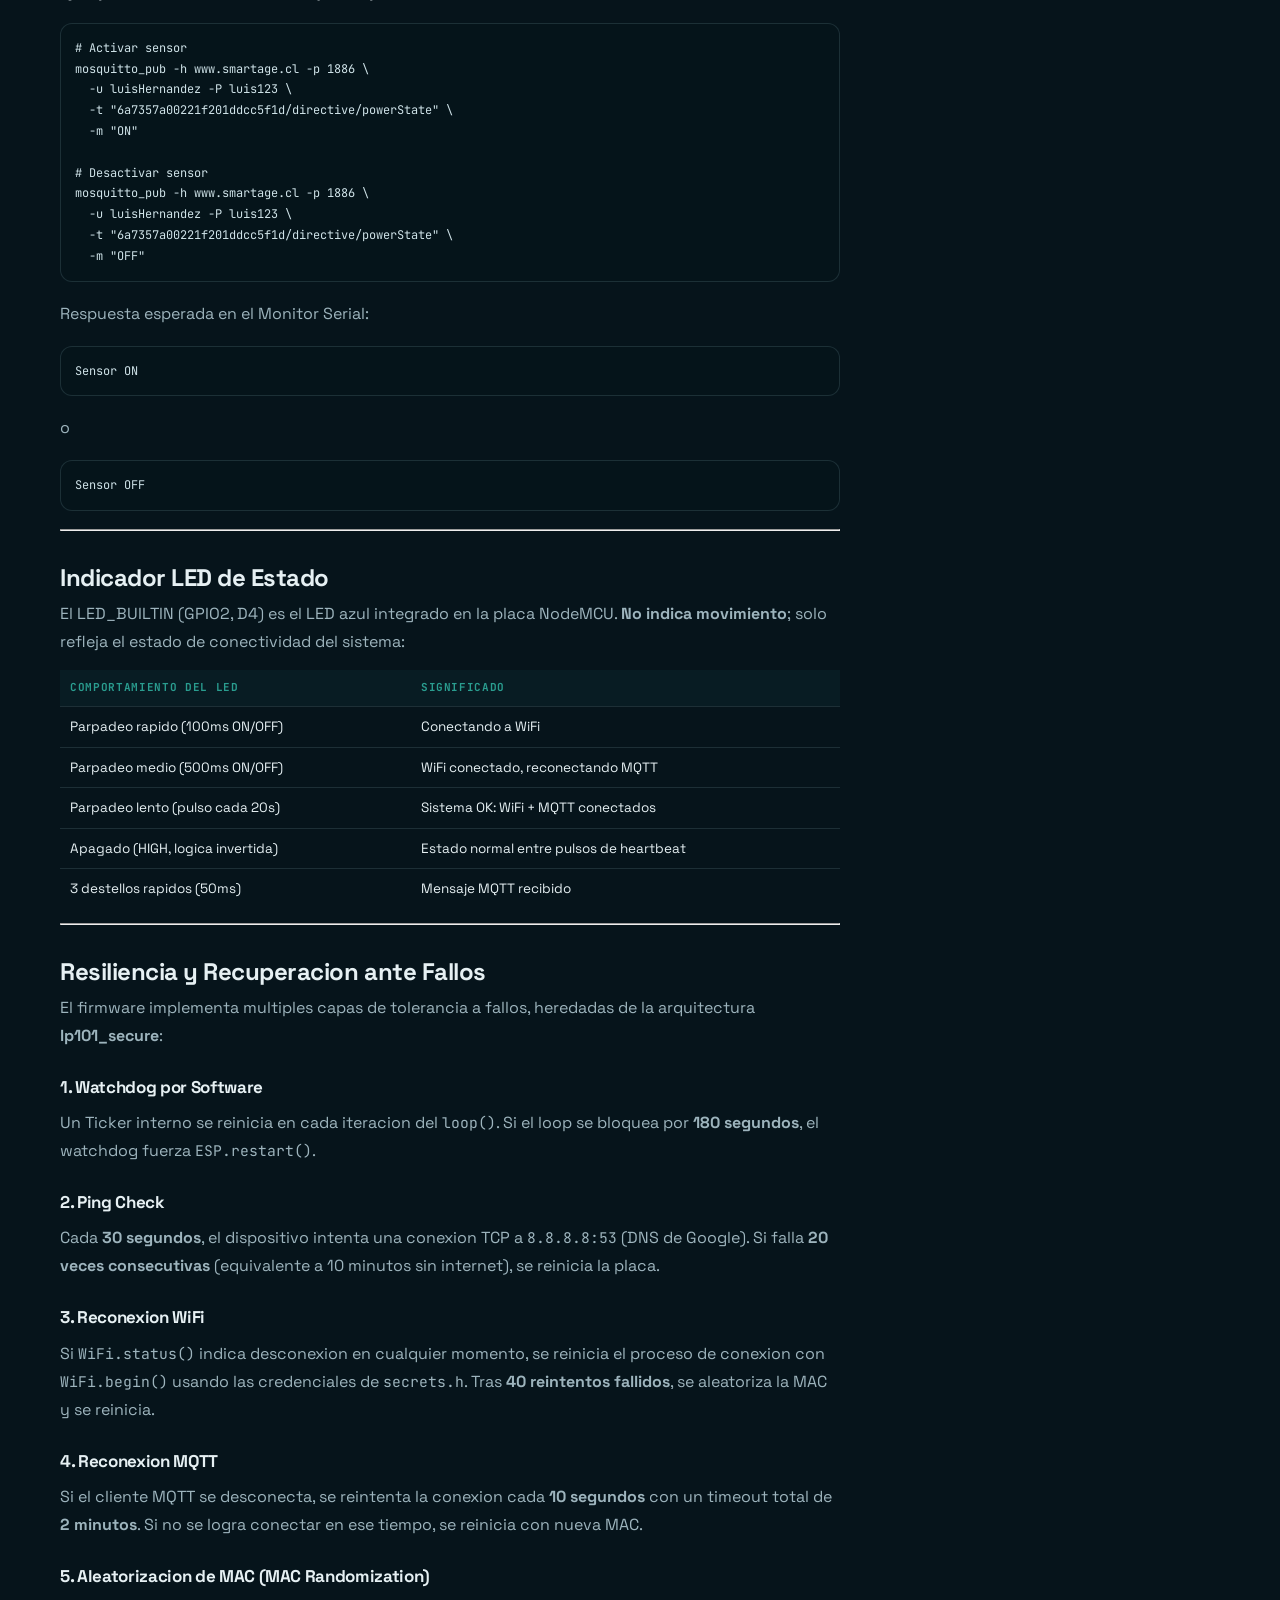
==== commit 1ddd01ce: "feat: video asciinema explicativo en rec/ y en la página" ====
--- a/docs/index.html
+++ b/docs/index.html
@@ -205,12 +205,14 @@
 
 </style>
 <link rel="stylesheet" href="assets/community.css?v=1">
+<link href="rec/player.css?v=1" rel="stylesheet"/>
 </head>
 <body>
 <header class="nav"><div class="wrap nav-in">
   <a class="brand" href="/"><span class="brand-mark"><svg viewBox="0 0 24 24" width="18" height="18" fill="none" stroke="currentColor" stroke-width="1.7" stroke-linecap="round" stroke-linejoin="round" aria-hidden="true"><path d="m12 2 9 5-9 5-9-5 9-5z"/><path d="m3 12 9 5 9-5M3 17l9 5 9-5"/></svg></span><span>jmadasme<span style="color:var(--accent)">.</span>portfolio</span></a>
   <nav class="nav-links">
-    <a href="#proyecto">Proyecto</a><a href="#versiones">Versiones</a><a href="#stack">Stack</a><a href="#docs">Docs</a><a href="#comunidad">Comunidad</a>
+    <a href="#proyecto">Proyecto</a><a href="#versiones">Versiones</a><a href="#stack">Stack</a><a href="#video">Video</a>
+<a href="#docs">Docs</a><a href="#comunidad">Comunidad</a>
     <a class="btn btn-ghost" style="padding:9px 15px" href="/iot/">← IoT</a>
   </nav>
 </div></header>
@@ -242,6 +244,45 @@
     <div class="card reveal"><span class="tag">Solución</span><h3>La propuesta</h3><p>Cada sketch resuelve una cosa y la documenta: reconexión, intervalo, tópico y diagnóstico. Los que no tienen README se conservan con su código.</p></div>
   </div>
 </div></section>
+
+
+<section class="section tight rec-section" id="video" style="--accent:#2E7DFF;--accent2:#14F195">
+<div class="wrap">
+<div class="rec-kicker">REC · VIDEO · 3:22</div>
+<h2 class="rec-h2">Sensor PIR en ESP8266: presencia que reporta por MQTT</h2>
+<p class="rec-lead">Recorrido por SensorPIR-8266: un NodeMCU que detecta movimiento, lo publica por MQTT y sobrevive a cortes de WiFi, broker caído y fallos silenciosos.</p>
+<div class="rec-banner">
+<span class="rec-banner-icon">📋</span>
+<strong>Puedes copiar y pegar los comandos del video desde el video !!!</strong>
+<span>Pausá, seleccioná el texto de la terminal y copiá.</span>
+</div>
+<div class="rec-shell">
+<div class="rec-bar"><i></i><i></i><i></i><span class="rec-title">Sensor PIR en ESP8266: presencia que reporta por MQTT · asciinema</span><span class="rec-rec"><b></b>REC</span></div>
+<div class="rec-screen-wrap">
+<div class="rec-screen" id="rec-screen"></div>
+<div class="rec-poster" id="rec-poster">
+<div class="rec-kicker">ASCIINEMA · 3:22</div>
+<h3>Sensor PIR en ESP8266: presencia que reporta por MQTT</h3>
+<p>Recorrido por SensorPIR-8266: un NodeMCU que detecta movimiento, lo publica por MQTT y sobrevive a cortes de WiFi, broker caído y fallos silenciosos.</p>
+<div class="rec-poster-meta">esp8266-sensores · código real</div>
+<button class="rec-btn rec-primary" id="rec-start" type="button">▶ Reproducir</button>
+</div>
+</div>
+<div class="rec-controls">
+<button class="rec-btn rec-primary" id="rec-play" type="button">▶ Reproducir</button>
+<button class="rec-btn" id="rec-restart" type="button">↺ Reiniciar</button>
+<input class="rec-progress" id="rec-range" type="range" min="0" max="1000" value="0" aria-label="Progreso"/>
+<span class="rec-time" id="rec-time">0:00 / 3:22</span>
+<select class="rec-speed" id="rec-speed" aria-label="Velocidad"><option value="1">1×</option><option value="1.25">1.25×</option><option value="1.5">1.5×</option><option value="2">2×</option></select>
+<button class="rec-btn" id="rec-full" type="button" title="Pantalla completa">⛶</button>
+<button class="rec-btn" id="rec-copy" type="button">⧉ Copiar comandos</button>
+<a class="rec-download" href="rec/esp8266-sensores.cast" download>descargar .cast</a>
+</div>
+</div>
+<p class="rec-note">Fragmentos literales de versions/SensorPIR-8266/SensorPIR-8266.ino. El archivo secrets.h con las credenciales WiFi y MQTT no está en el repositorio: hay que crearlo para compilar.</p>
+<div class="rec-chapters"><span class="rec-chip"><b>0:06</b> EL PROBLEMA</span><span class="rec-chip"><b>0:21</b> HARDWARE</span><span class="rec-chip"><b>0:36</b> EL ESTADO</span><span class="rec-chip"><b>0:52</b> ARRANQUE</span><span class="rec-chip"><b>1:09</b> EL BUCLE</span><span class="rec-chip"><b>1:22</b> LECTURA DEL PIR</span><span class="rec-chip"><b>1:38</b> REPORTE Y ACTUADOR</span><span class="rec-chip"><b>1:54</b> DIRECTIVAS</span><span class="rec-chip"><b>2:09</b> CONECTIVIDAD</span><span class="rec-chip"><b>2:25</b> RECONEXIÓN MQTT</span><span class="rec-chip"><b>2:41</b> PUBLICAR</span><span class="rec-chip"><b>2:57</b> SUPERVIVENCIA</span></div>
+</div>
+</section>
 
 <section class="section" id="versiones"><div class="wrap">
   <div class="section-head reveal"><div class="kicker">02 — Versiones</div><h2>La historia, completa.</h2><p class="section-sub">Cada carpeta conserva una etapa del proyecto. No se borraron las anteriores: se pusieron en contexto.</p></div>
@@ -1169,7 +1210,9 @@
   <div><a href="/">Portada</a> · <a href="/iot/">IoT &amp; Hardware</a> · <a href="https://github.com/jmadasme" target="_blank" rel="noopener">GitHub</a></div>
 </div></footer>
 <script>window.PORTFOLIO_COMMUNITY={account:"jmadasme",repo:"esp8266-sensores",coinNamespace:"jmadasme-esp8266-sensores-coins-v1",faqs:[{"q": "¿Todos usan MQTT?", "a": "No. AirSensor, DoorSensor, SensorPIR y TempSensor publican por MQTT; LDR, LCD y ReedSwitch son locales."}, {"q": "¿Dónde están las credenciales WiFi?", "a": "En secrets.h, que no se publica. Usá secrets.example.h como plantilla."}, {"q": "¿Qué es sensorudp?", "a": "Un servidor Python que recibe datagramas de sensores; no es firmware."}, {"q": "¿port_scanner es del mismo proyecto?", "a": "Es una utilidad de red que se conserva en la misma familia por origen, no por hardware."}, {"q": "¿Puedo usar ESP32?", "a": "Algunos sketches son compatibles; revisá pines y core antes de compilar."}]};</script>
-<script src="assets/community.js?v=1" defer></script>
-
+<script src="assets/community.js?v=2" defer></script>
+
+<script defer src="rec/esp8266-sensores.cast.js?v=1"></script>
+<script defer src="rec/player.js?v=1"></script>
 </body>
 </html>
--- a/docs/rec/player.css
+++ b/docs/rec/player.css
@@ -0,0 +1,168 @@
+/* Reproductor asciinema inline reutilizable para las páginas de wanderc137. */
+.rec-section{position:relative;z-index:1}
+.rec-section .rec-kicker{
+  font-family:'JetBrains Mono',ui-monospace,monospace;
+  font-size:11px;letter-spacing:.2em;text-transform:uppercase;
+  color:var(--accent,#2E7DFF);margin:0 0 10px;
+}
+.rec-section .rec-h2{
+  font-family:'Space Grotesk','Inter',sans-serif;
+  font-size:clamp(28px,4.6vw,50px);line-height:1.06;letter-spacing:-.035em;
+  color:#f2f6fc;margin:0 0 12px;max-width:22ch;
+}
+.rec-section .rec-lead{
+  font-size:clamp(14px,1.5vw,17px);line-height:1.65;
+  color:#9fb0c4;margin:0 0 22px;max-width:72ch;
+}
+.rec-banner{
+  display:flex;align-items:center;gap:12px;flex-wrap:wrap;
+  padding:14px 18px;margin:0 0 18px;
+  border:1px solid color-mix(in srgb,var(--accent,#2E7DFF) 38%,transparent);
+  border-radius:14px;
+  background:linear-gradient(100deg,color-mix(in srgb,var(--accent,#2E7DFF) 14%,transparent),color-mix(in srgb,var(--accent2,#14F195) 8%,transparent));
+  box-shadow:0 18px 40px -30px color-mix(in srgb,var(--accent,#2E7DFF) 60%,transparent);
+}
+.rec-banner .rec-banner-icon{font-size:18px;line-height:1}
+.rec-banner strong{font-size:14px;color:#fff;letter-spacing:-.01em}
+.rec-banner span{font-size:12.5px;color:#9fb0c4}
+.rec-shell{
+  position:relative;
+  border:1px solid rgba(255,255,255,.13);
+  border-radius:20px;
+  overflow:hidden;
+  background:#070a10;
+  box-shadow:0 34px 80px -38px #000,0 0 0 1px rgba(255,255,255,.025) inset;
+}
+.rec-bar{
+  display:flex;align-items:center;gap:8px;
+  padding:12px 15px;
+  border-bottom:1px solid rgba(255,255,255,.08);
+  background:rgba(255,255,255,.025);
+}
+.rec-bar i{width:10px;height:10px;border-radius:50%;background:#ff5f57;display:block}
+.rec-bar i:nth-child(2){background:#febc2e}
+.rec-bar i:nth-child(3){background:#28c840}
+.rec-bar .rec-title{
+  margin-left:8px;
+  font-family:'JetBrains Mono',ui-monospace,SFMono-Regular,Menlo,monospace;
+  font-size:10.5px;color:#718197;letter-spacing:.06em;
+  overflow:hidden;text-overflow:ellipsis;white-space:nowrap;
+}
+.rec-bar .rec-rec{
+  margin-left:auto;display:flex;align-items:center;gap:7px;
+  font-family:'JetBrains Mono',ui-monospace,monospace;
+  font-size:10px;letter-spacing:.14em;color:#7f8ea3;text-transform:uppercase;
+}
+.rec-bar .rec-rec b{
+  width:7px;height:7px;border-radius:50%;background:var(--accent,#2E7DFF);
+  box-shadow:0 0 0 4px color-mix(in srgb,var(--accent,#2E7DFF) 16%,transparent);
+  animation:recPulse 2.2s infinite;
+}
+@keyframes recPulse{50%{opacity:.35}}
+.rec-screen-wrap{position:relative;background:#05080d}
+.rec-screen{
+  height:clamp(330px,46vw,560px);
+  overflow:auto;
+  padding:18px 20px;
+  background:
+    radial-gradient(900px 420px at 50% -10%,rgba(20,241,149,.055),transparent 70%),
+    #05080d;
+  color:#d7e0ea;
+  font-family:'JetBrains Mono',ui-monospace,SFMono-Regular,Menlo,Consolas,monospace;
+  font-size:clamp(8px,1.04vw,12.4px);
+  line-height:1.38;
+  scrollbar-width:thin;
+  scrollbar-color:#2a3448 #05080d;
+  user-select:text;
+}
+.rec-screen::-webkit-scrollbar{width:9px;height:9px}
+.rec-screen::-webkit-scrollbar-thumb{background:#2a3448;border-radius:9px}
+.rec-row{white-space:pre;min-height:1.38em}
+.rec-row span{white-space:pre}
+.rec-poster{
+  position:absolute;inset:0;z-index:2;
+  display:flex;flex-direction:column;align-items:center;justify-content:center;
+  gap:10px;text-align:center;padding:28px;
+  background:
+    radial-gradient(620px 320px at 50% 38%,color-mix(in srgb,var(--accent,#2E7DFF) 16%,transparent),transparent 72%),
+    linear-gradient(180deg,rgba(5,8,13,.72),rgba(5,8,13,.94));
+  backdrop-filter:blur(2px);
+  transition:opacity .35s ease,visibility .35s ease;
+}
+.rec-poster[hidden]{display:none}
+.rec-poster .rec-kicker{
+  font-family:'JetBrains Mono',monospace;font-size:10px;letter-spacing:.22em;
+  text-transform:uppercase;color:var(--accent,#2E7DFF);
+}
+.rec-poster h3{
+  font-family:'Space Grotesk','Inter',sans-serif;
+  font-size:clamp(24px,3.2vw,42px);letter-spacing:-.04em;color:#fff;margin:0;max-width:18ch;
+}
+.rec-poster p{margin:0;color:#aab7c9;font-size:14px;max-width:52ch;line-height:1.6}
+.rec-poster .rec-poster-meta{
+  margin-top:4px;font-family:'JetBrains Mono',monospace;font-size:11px;color:#718197;
+}
+.rec-controls{
+  display:flex;align-items:center;gap:10px;flex-wrap:wrap;
+  padding:12px 14px;
+  border-top:1px solid rgba(255,255,255,.08);
+  background:rgba(255,255,255,.025);
+}
+.rec-btn{
+  appearance:none;border:1px solid rgba(255,255,255,.14);
+  background:rgba(255,255,255,.045);color:#e8edf6;
+  border-radius:9px;padding:8px 12px;
+  font:600 12px/1 'Inter',system-ui,sans-serif;cursor:pointer;
+  transition:background .18s ease,border-color .18s ease,transform .18s ease;
+  white-space:nowrap;
+}
+.rec-btn:hover{background:rgba(255,255,255,.09);border-color:rgba(255,255,255,.24);transform:translateY(-1px)}
+.rec-btn.rec-primary{
+  background:linear-gradient(100deg,var(--accent,#2E7DFF),var(--accent2,#14F195));
+  border-color:transparent;color:#04110c;
+}
+.rec-btn.rec-primary:hover{filter:brightness(1.05)}
+.rec-progress{
+  flex:1;min-width:140px;height:8px;accent-color:var(--accent,#2E7DFF);
+  cursor:pointer;
+}
+.rec-time{
+  min-width:88px;text-align:right;
+  font-family:'JetBrains Mono',monospace;font-size:11px;color:#8b9ab0;
+}
+.rec-speed{
+  appearance:none;border:1px solid rgba(255,255,255,.14);
+  background:#0b111a;color:#c7d3e2;border-radius:8px;
+  padding:7px 9px;font:600 11px/1 'JetBrains Mono',monospace;cursor:pointer;
+}
+.rec-download{
+  font-family:'JetBrains Mono',monospace;font-size:10.5px;color:#8b9ab0;
+  border-bottom:1px dashed rgba(255,255,255,.18);padding-bottom:2px;
+}
+.rec-download:hover{color:var(--accent,#2E7DFF);border-color:var(--accent,#2E7DFF)}
+.rec-note{
+  margin:18px 2px 0;color:#8b9ab0;font-size:13px;line-height:1.7;
+  max-width:90ch;
+}
+.rec-note strong{color:#d7e0ea}
+.rec-note a{color:var(--accent,#2E7DFF);border-bottom:1px solid color-mix(in srgb,var(--accent,#2E7DFF) 35%,transparent)}
+.rec-chapters{display:flex;flex-wrap:wrap;gap:8px;margin-top:16px}
+.rec-chip{
+  font-family:'JetBrains Mono',monospace;font-size:10px;letter-spacing:.05em;
+  color:#9fb0c4;border:1px solid rgba(255,255,255,.11);
+  background:rgba(255,255,255,.025);border-radius:999px;padding:6px 10px;
+}
+.rec-chip b{color:var(--accent,#2E7DFF);font-weight:600}
+@media(max-width:760px){
+  .rec-screen{padding:14px 12px;font-size:8px;height:330px}
+  .rec-controls{gap:8px}
+  .rec-btn{padding:7px 9px;font-size:11px}
+  .rec-time{min-width:76px;font-size:10px}
+  .rec-progress{min-width:100px}
+  .rec-bar .rec-title{font-size:9px}
+  .rec-banner{padding:12px 14px}
+}
+@media(prefers-reduced-motion:reduce){
+  .rec-bar .rec-rec b{animation:none}
+  .rec-poster{transition:none}
+}
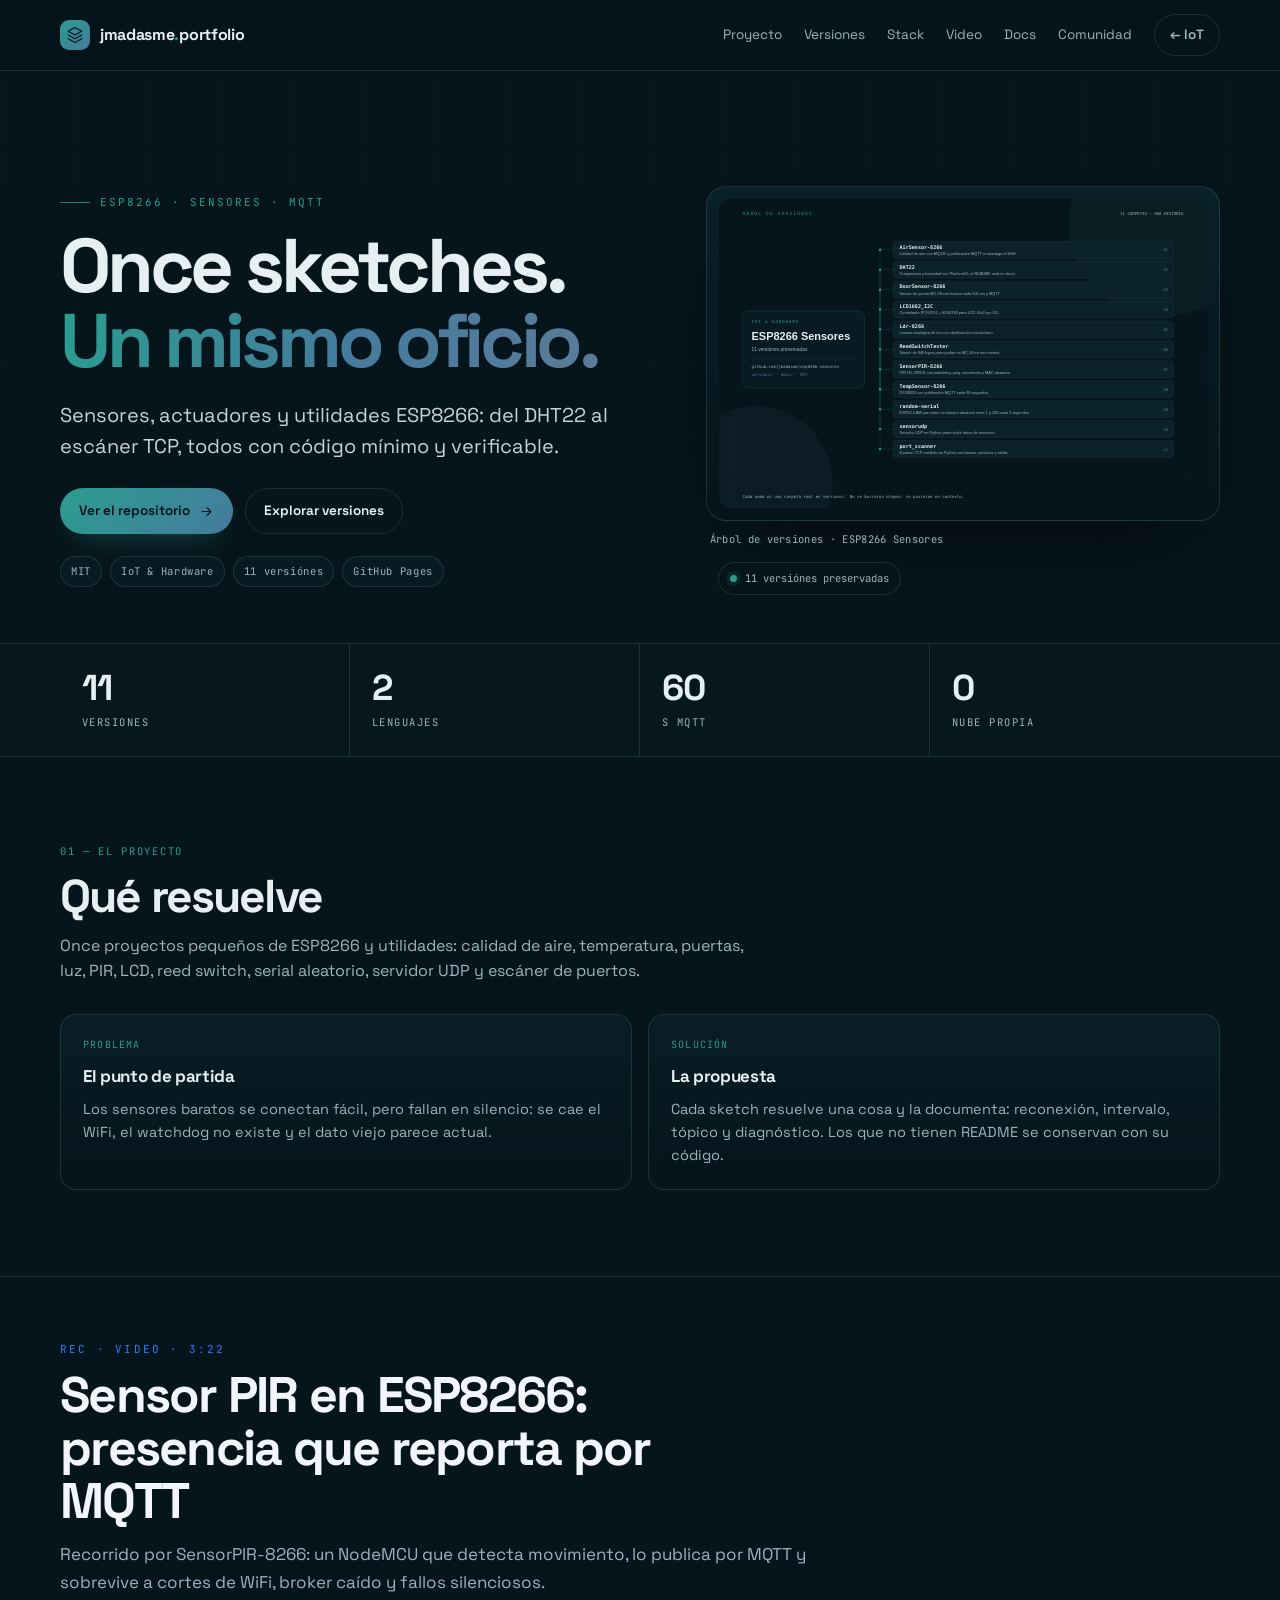
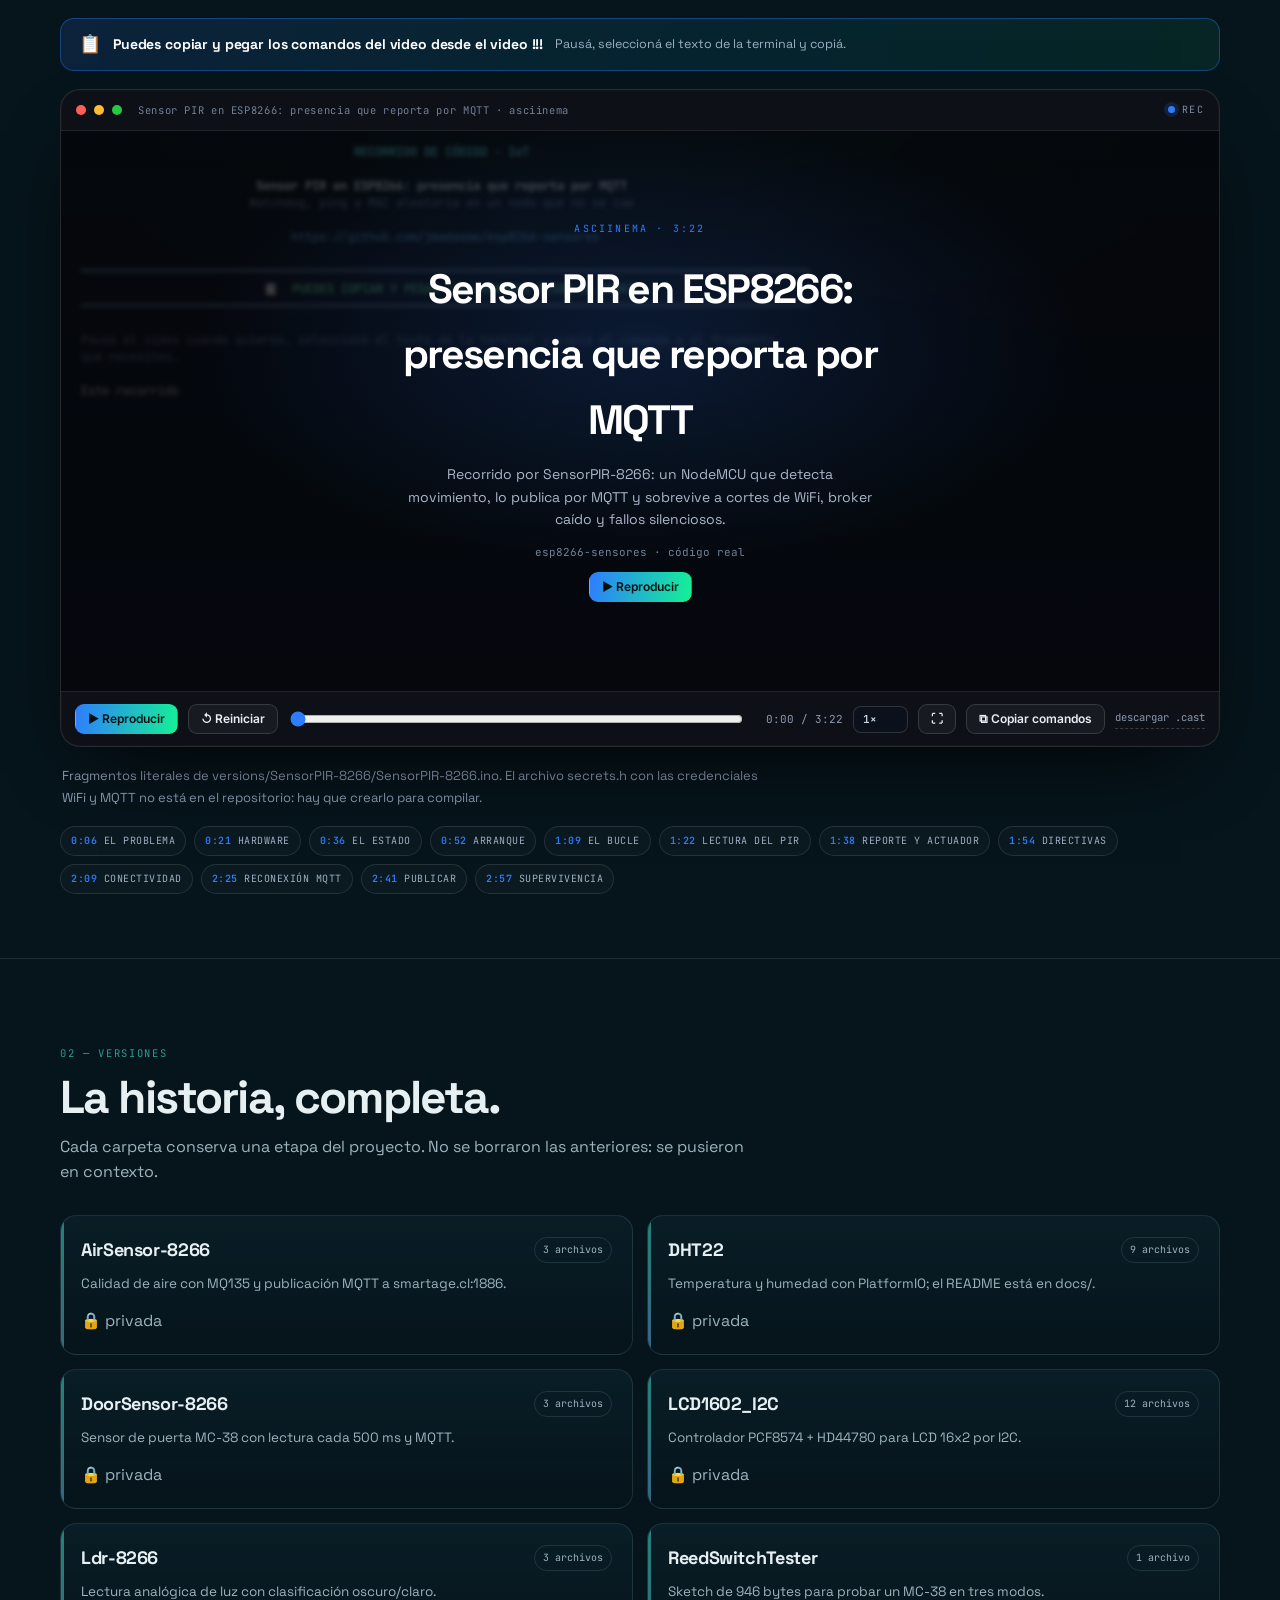
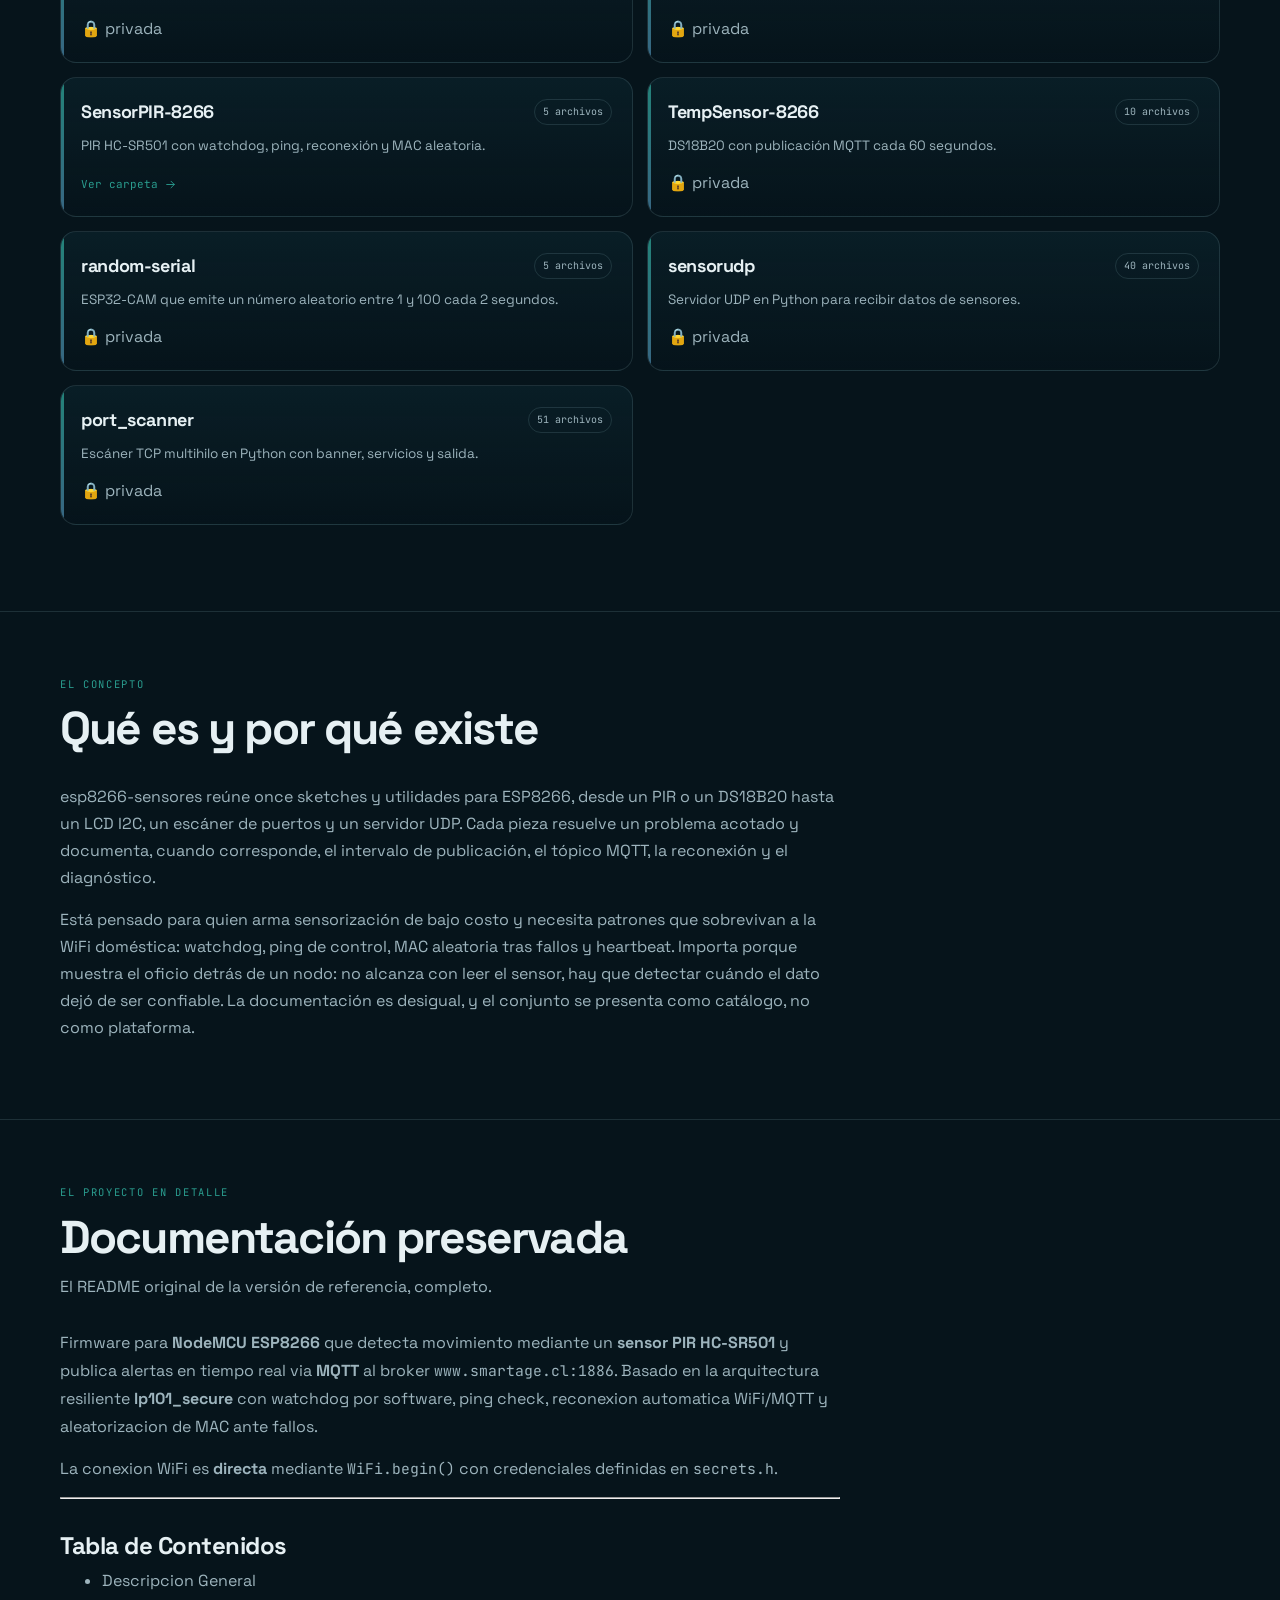
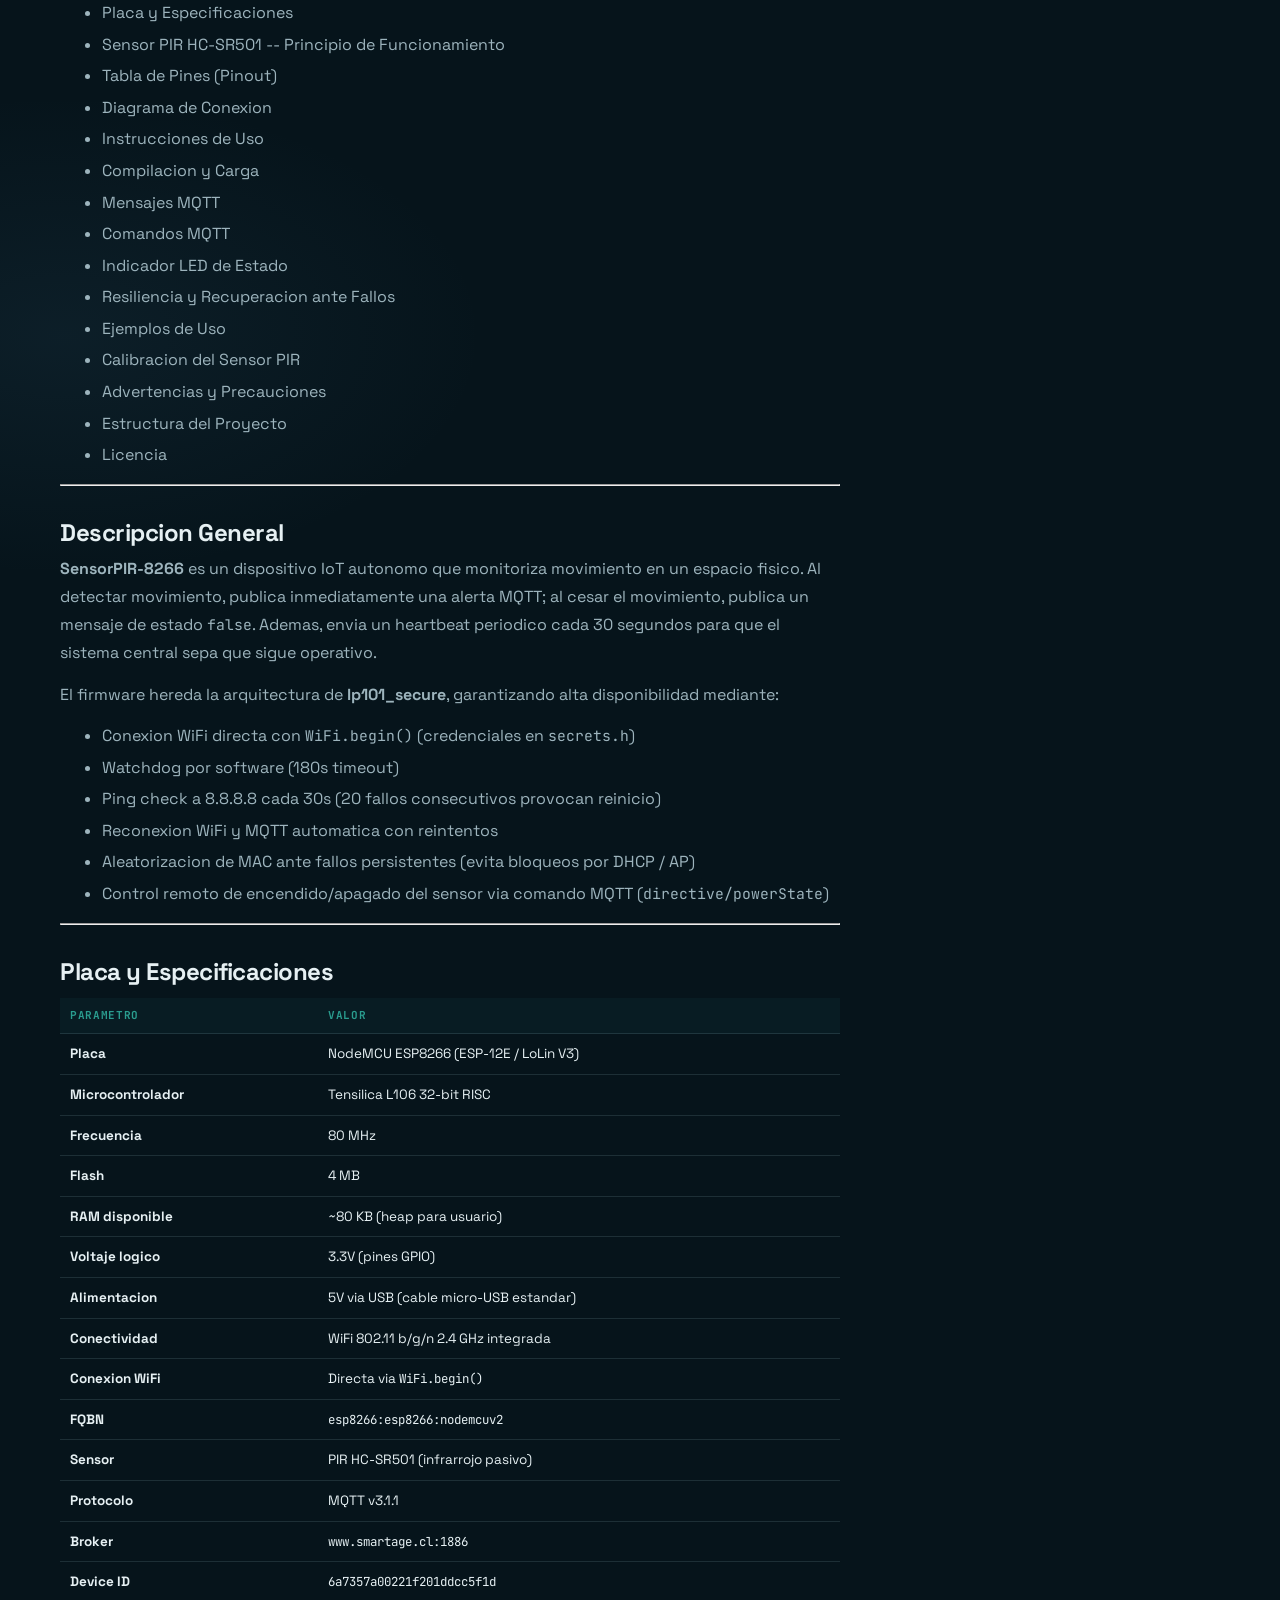
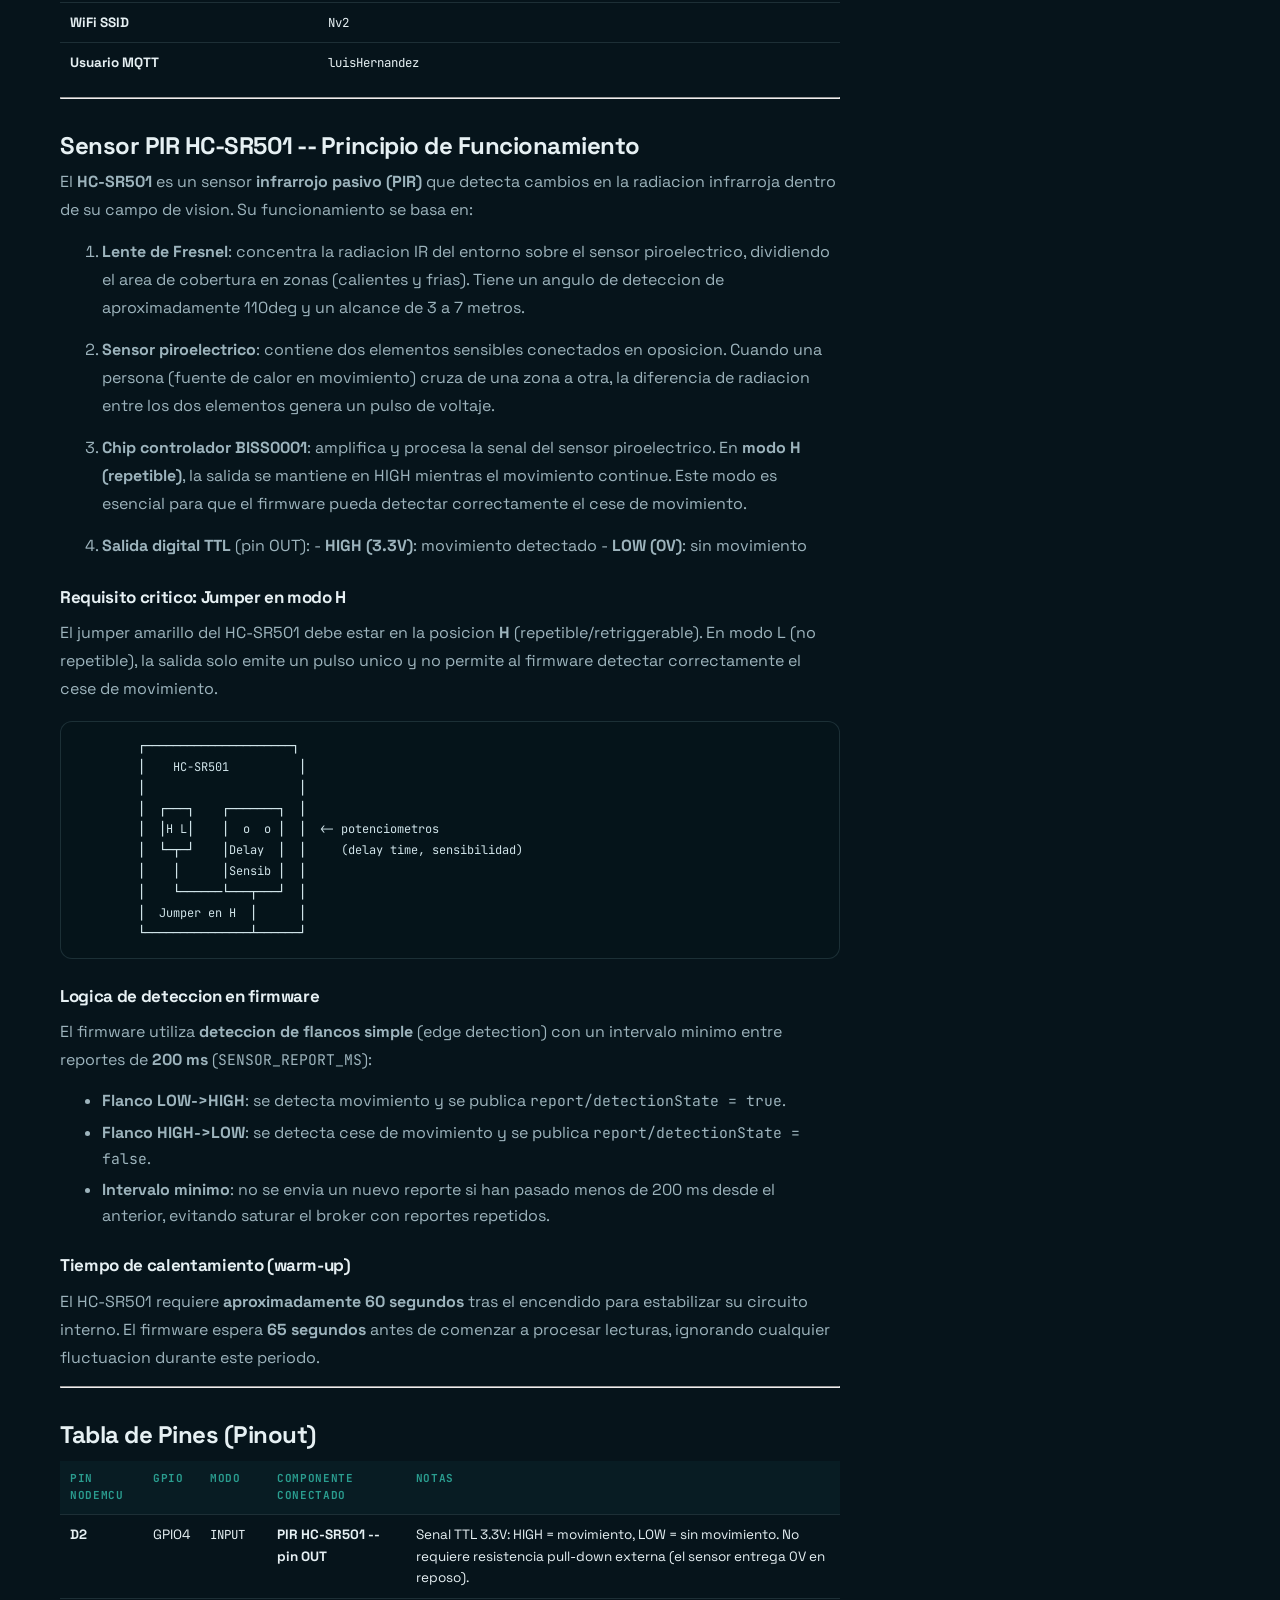
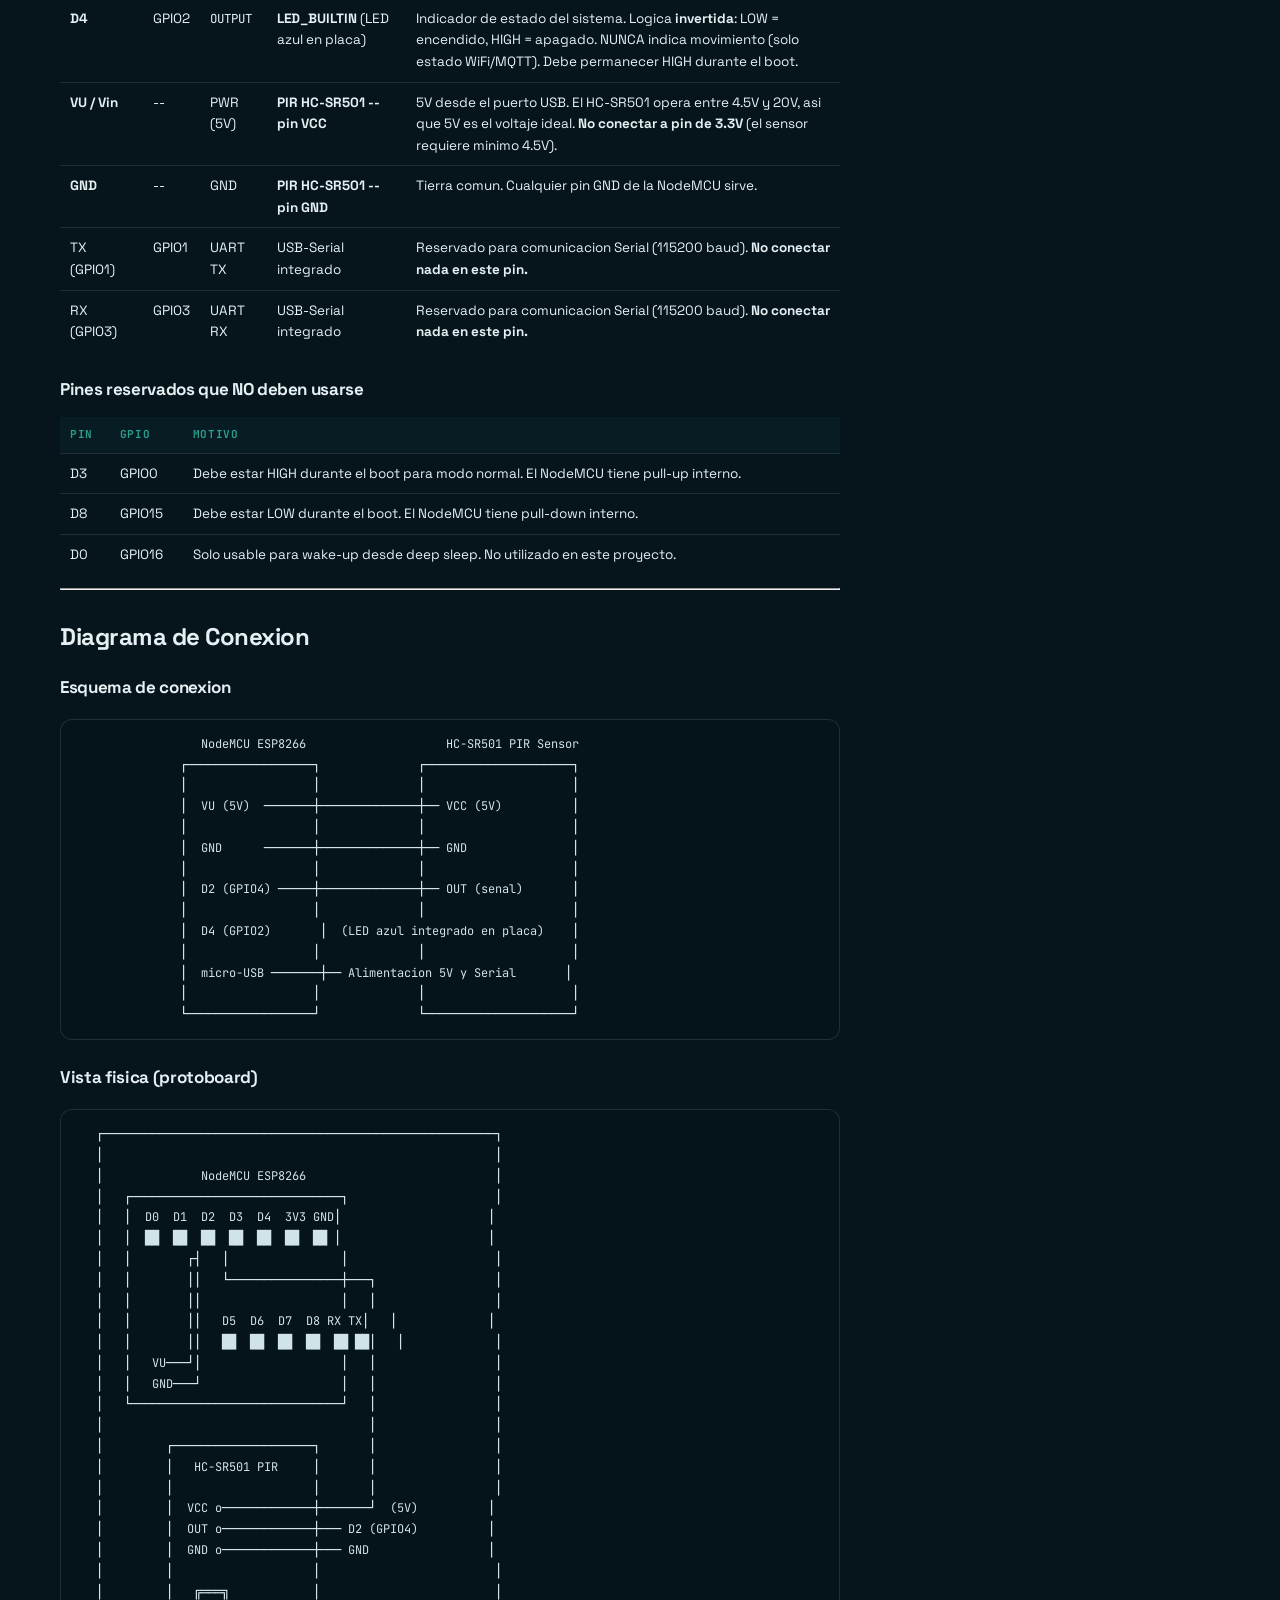
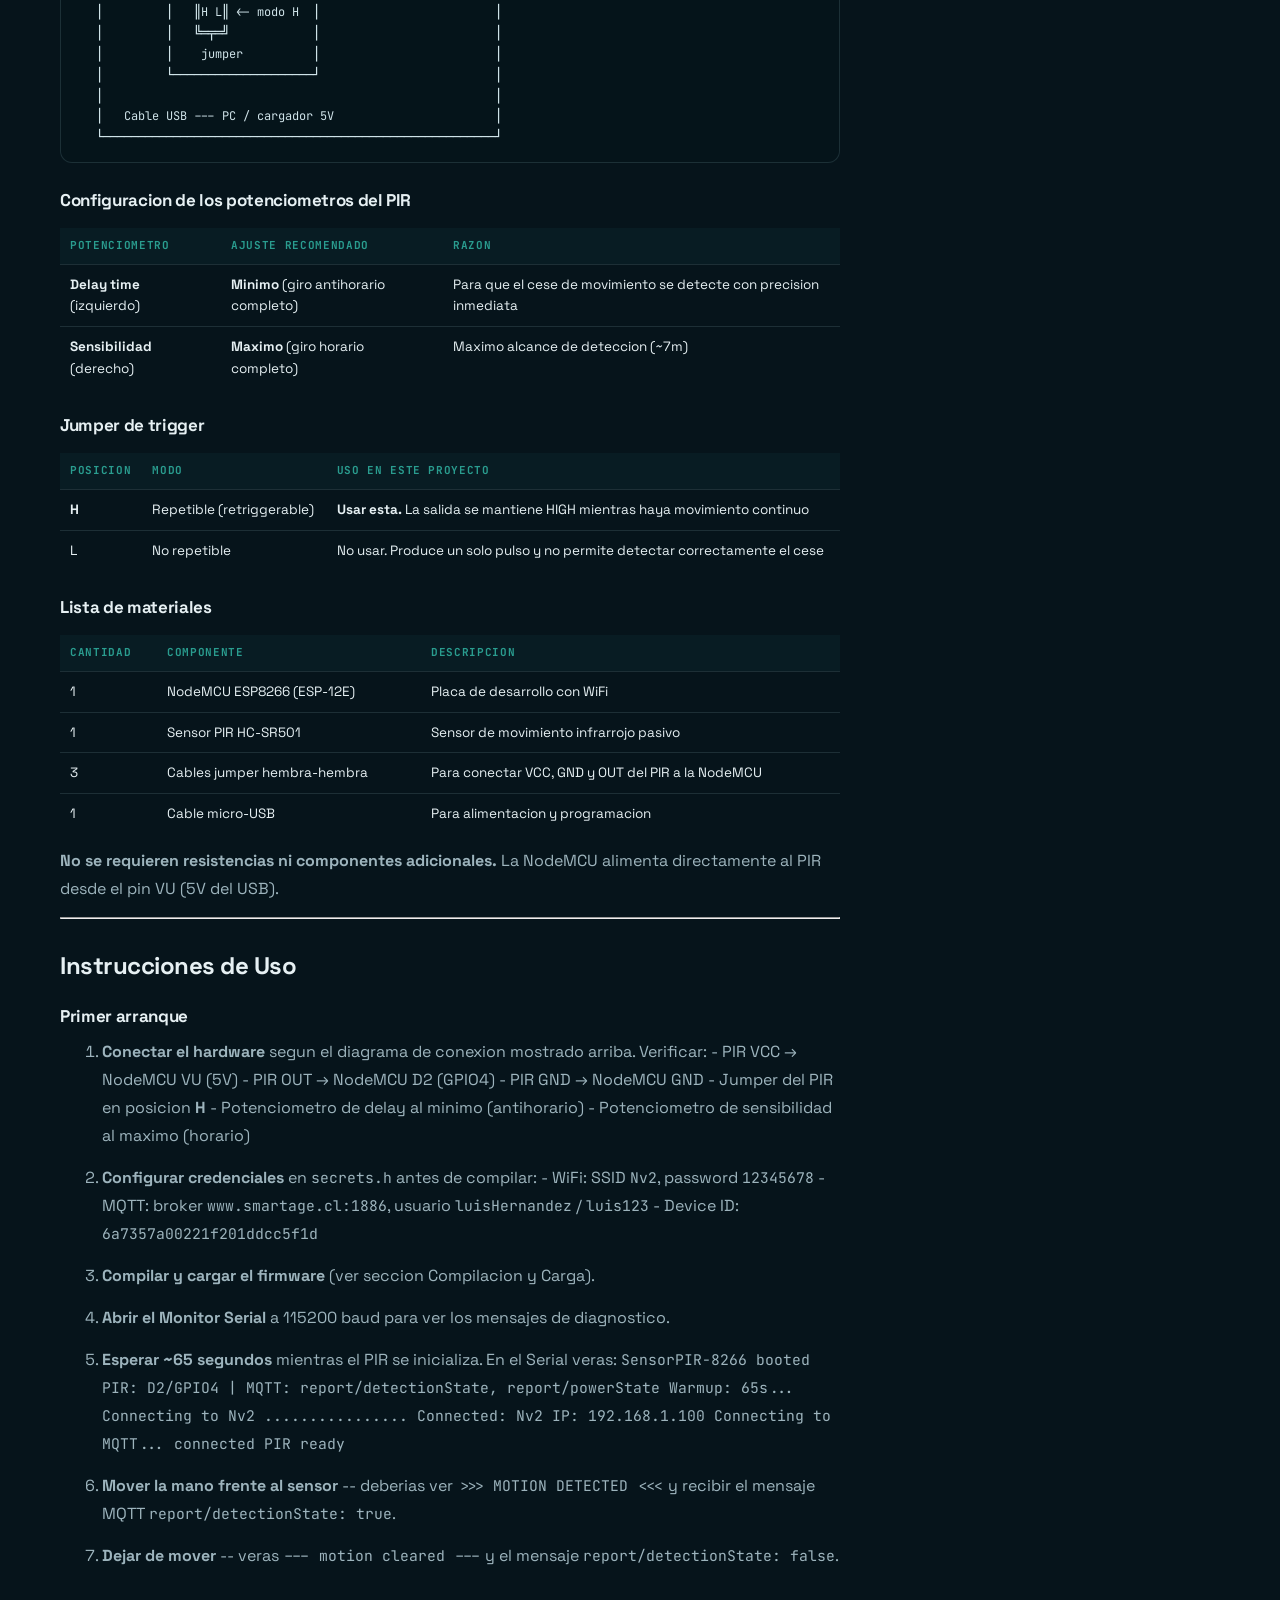
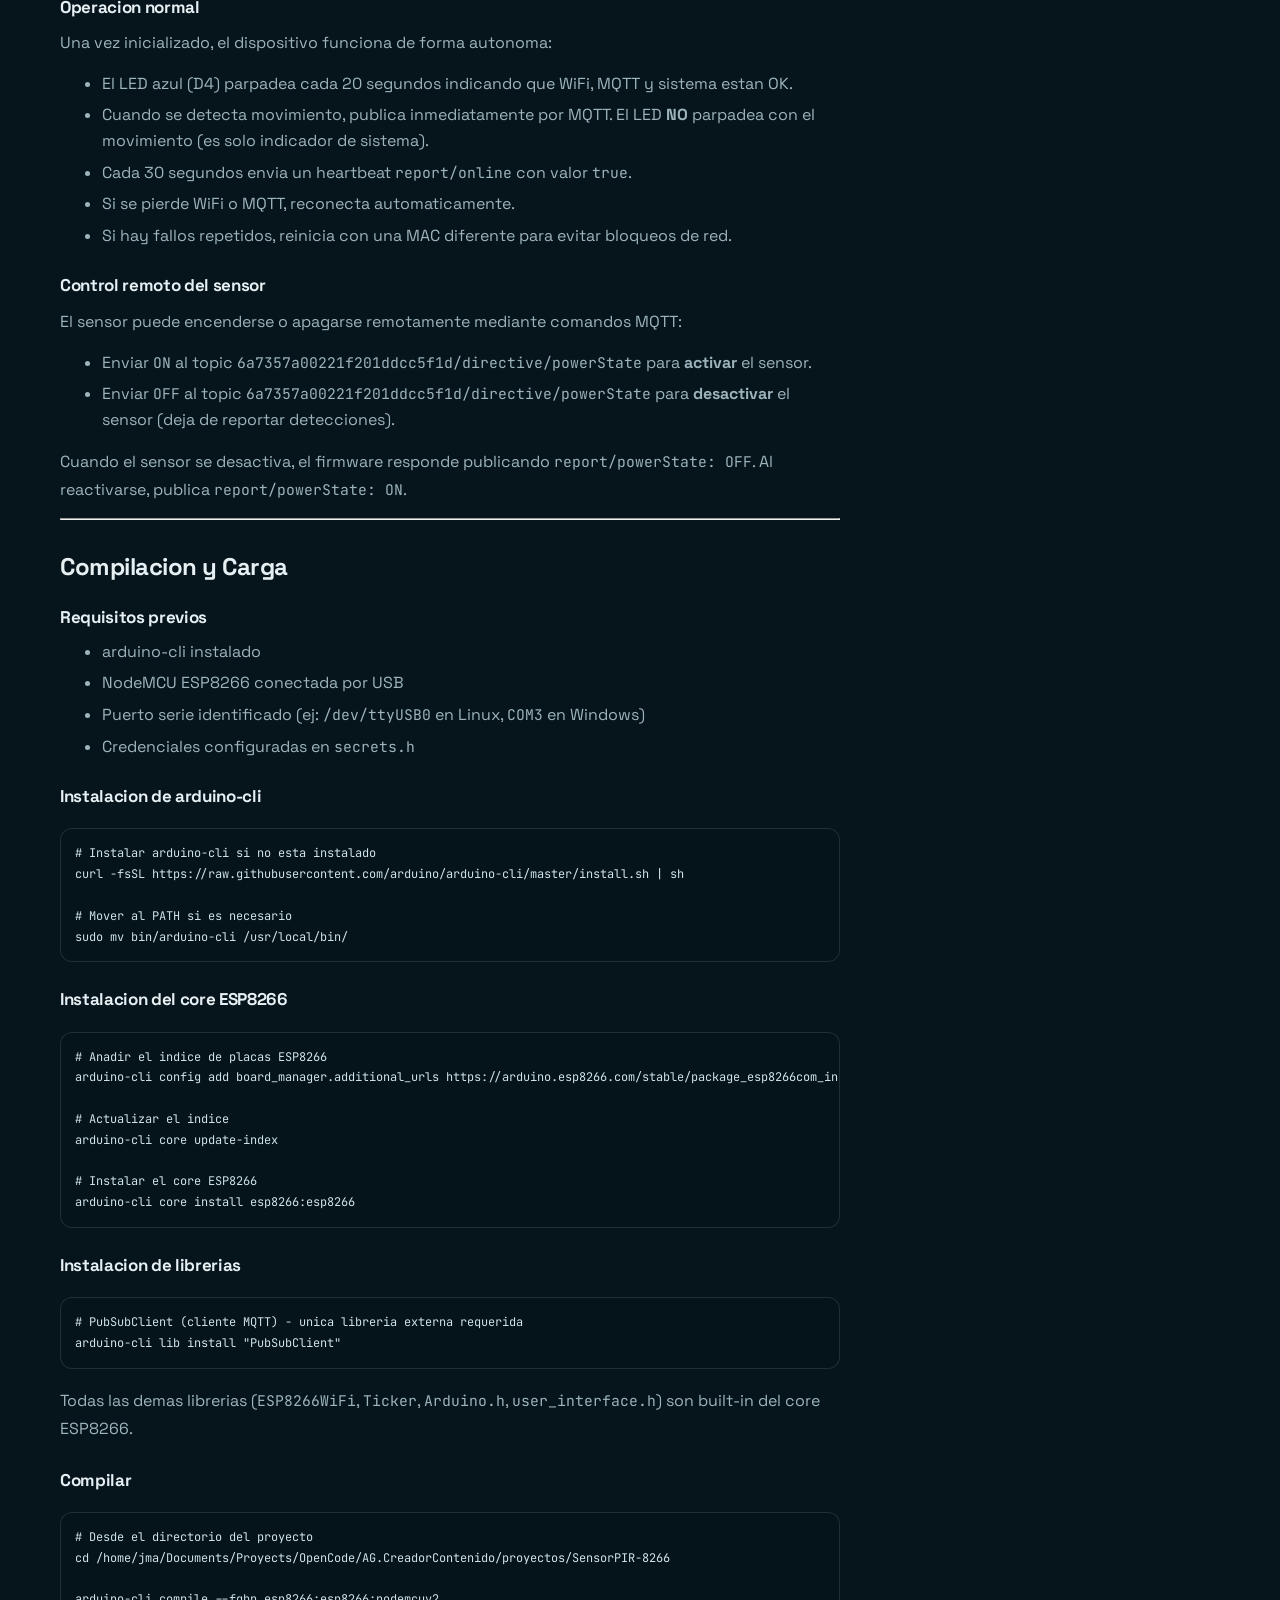
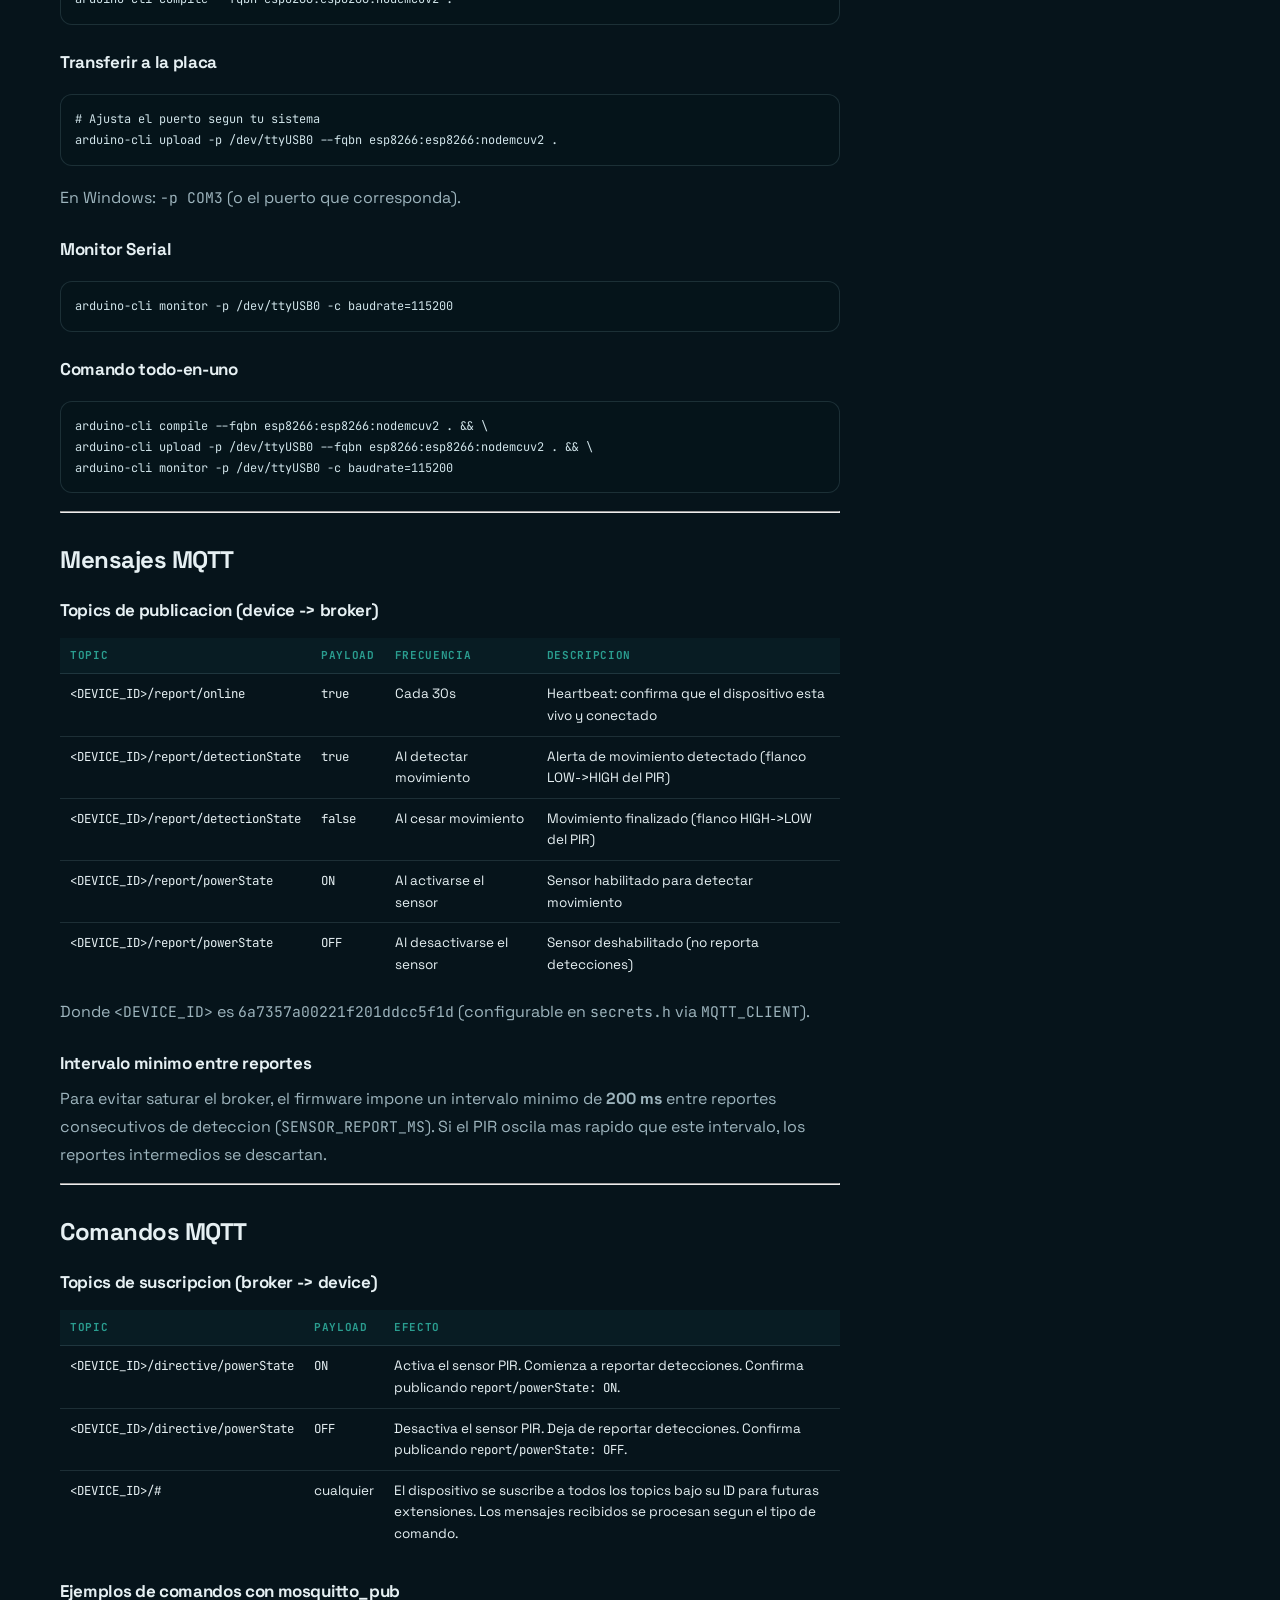
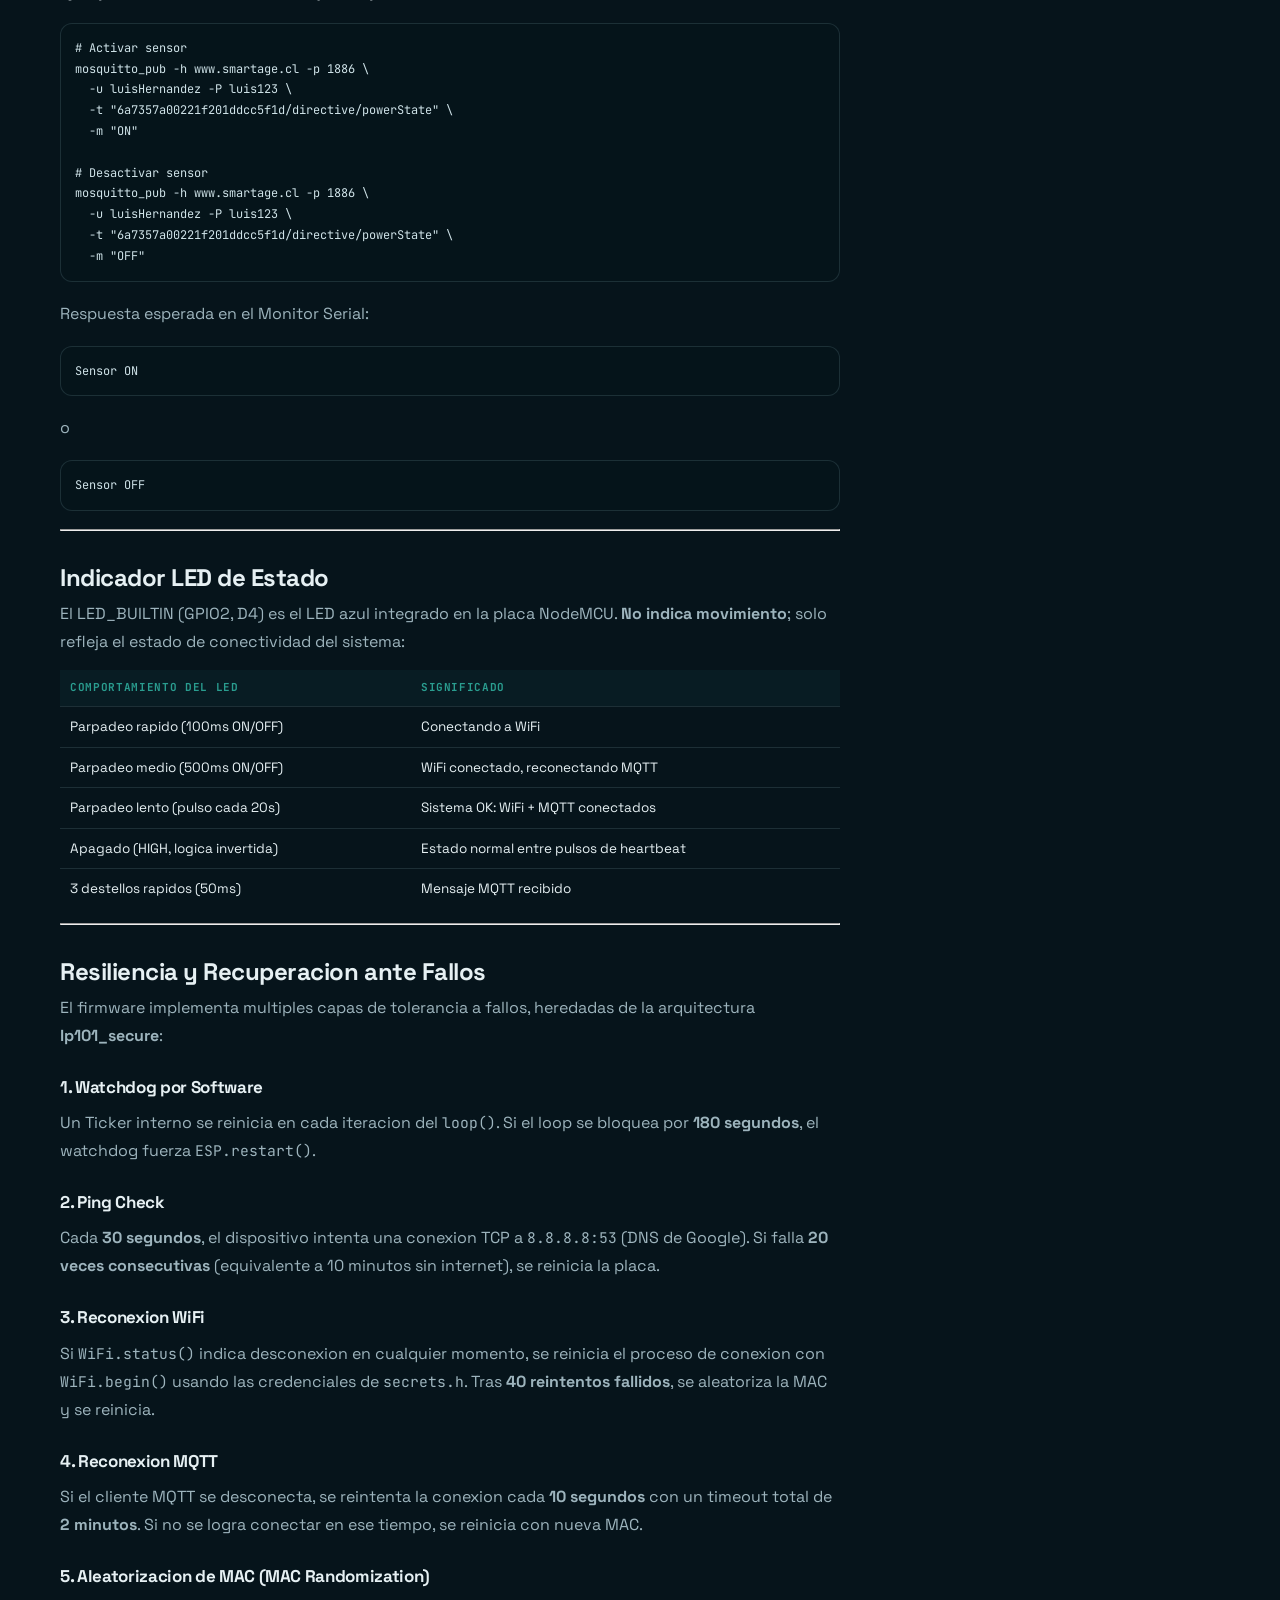
==== commit 731194a4: "add telemetry widget" ====
--- a/docs/index.html
+++ b/docs/index.html
@@ -1214,5 +1214,6 @@
 
 <script defer src="rec/esp8266-sensores.cast.js?v=1"></script>
 <script defer src="rec/player.js?v=1"></script>
+<script defer src="telemetry.js?v=1"></script>
 </body>
 </html>
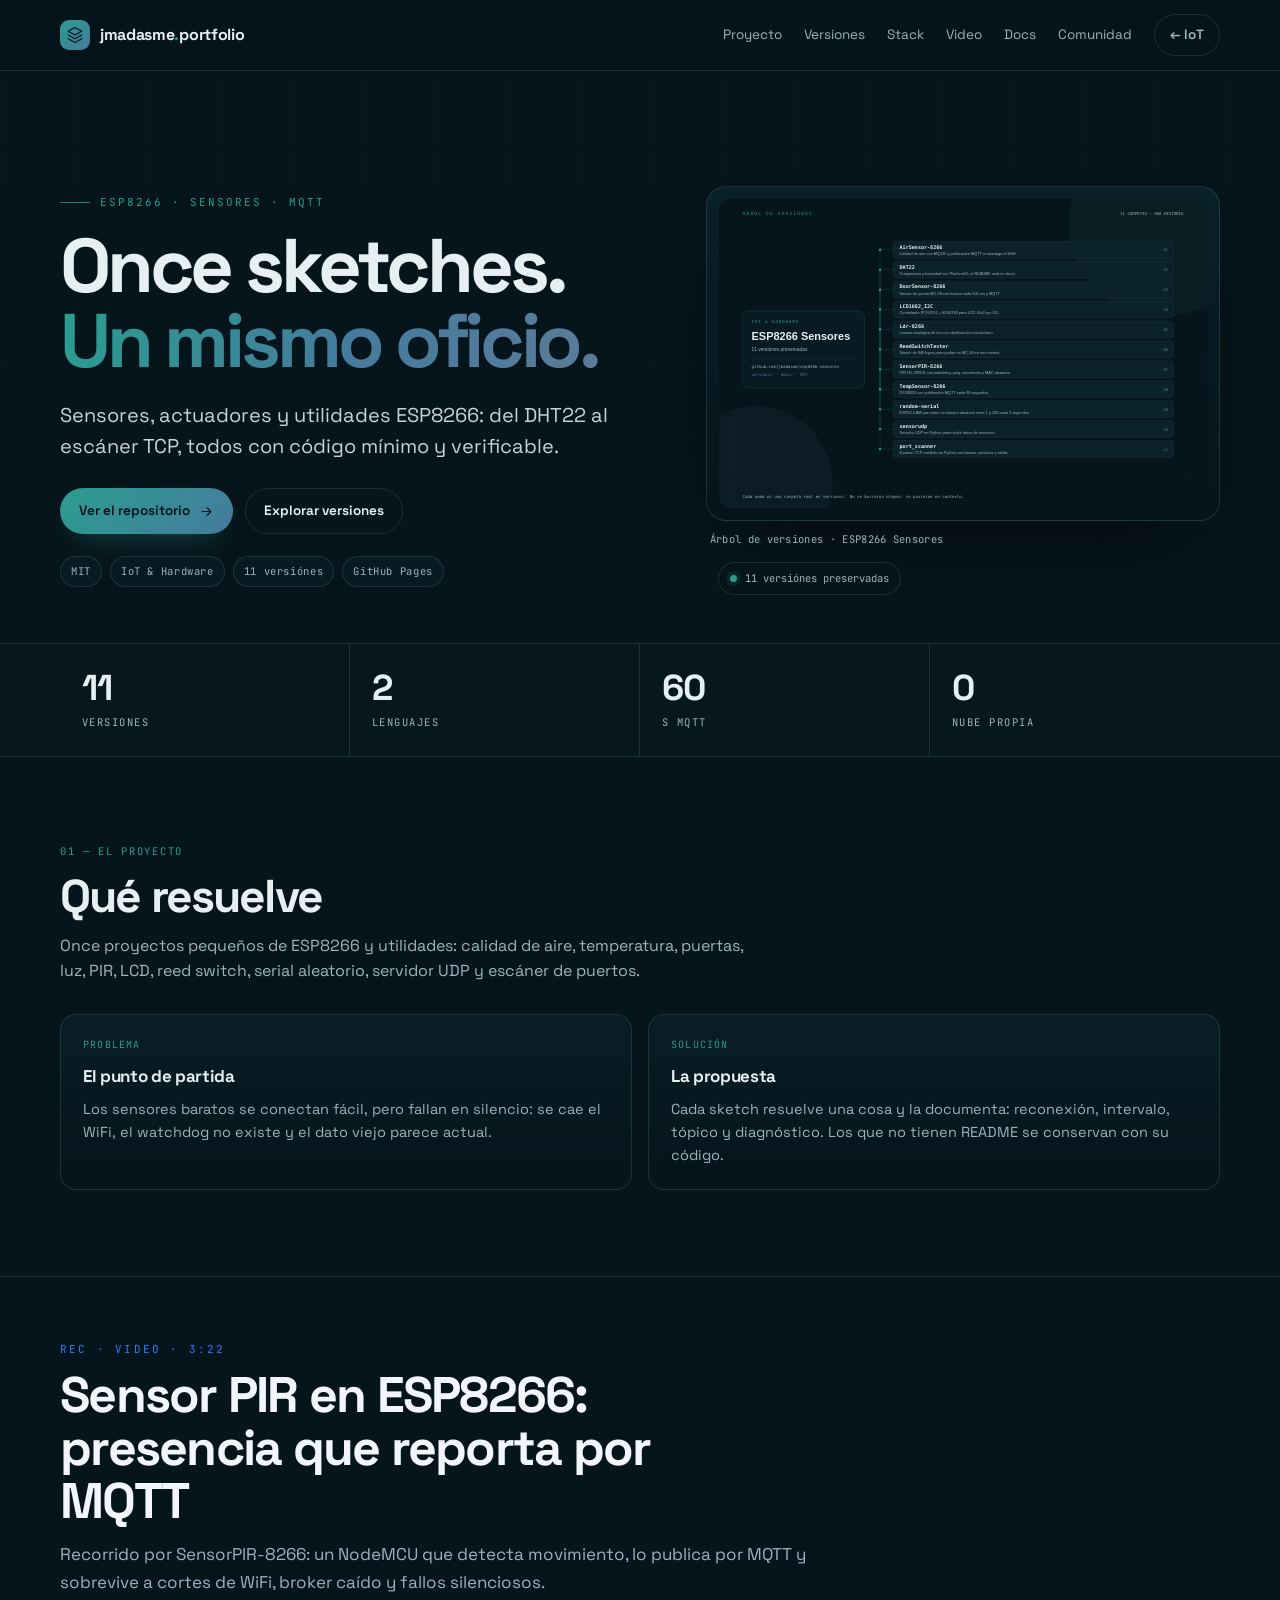
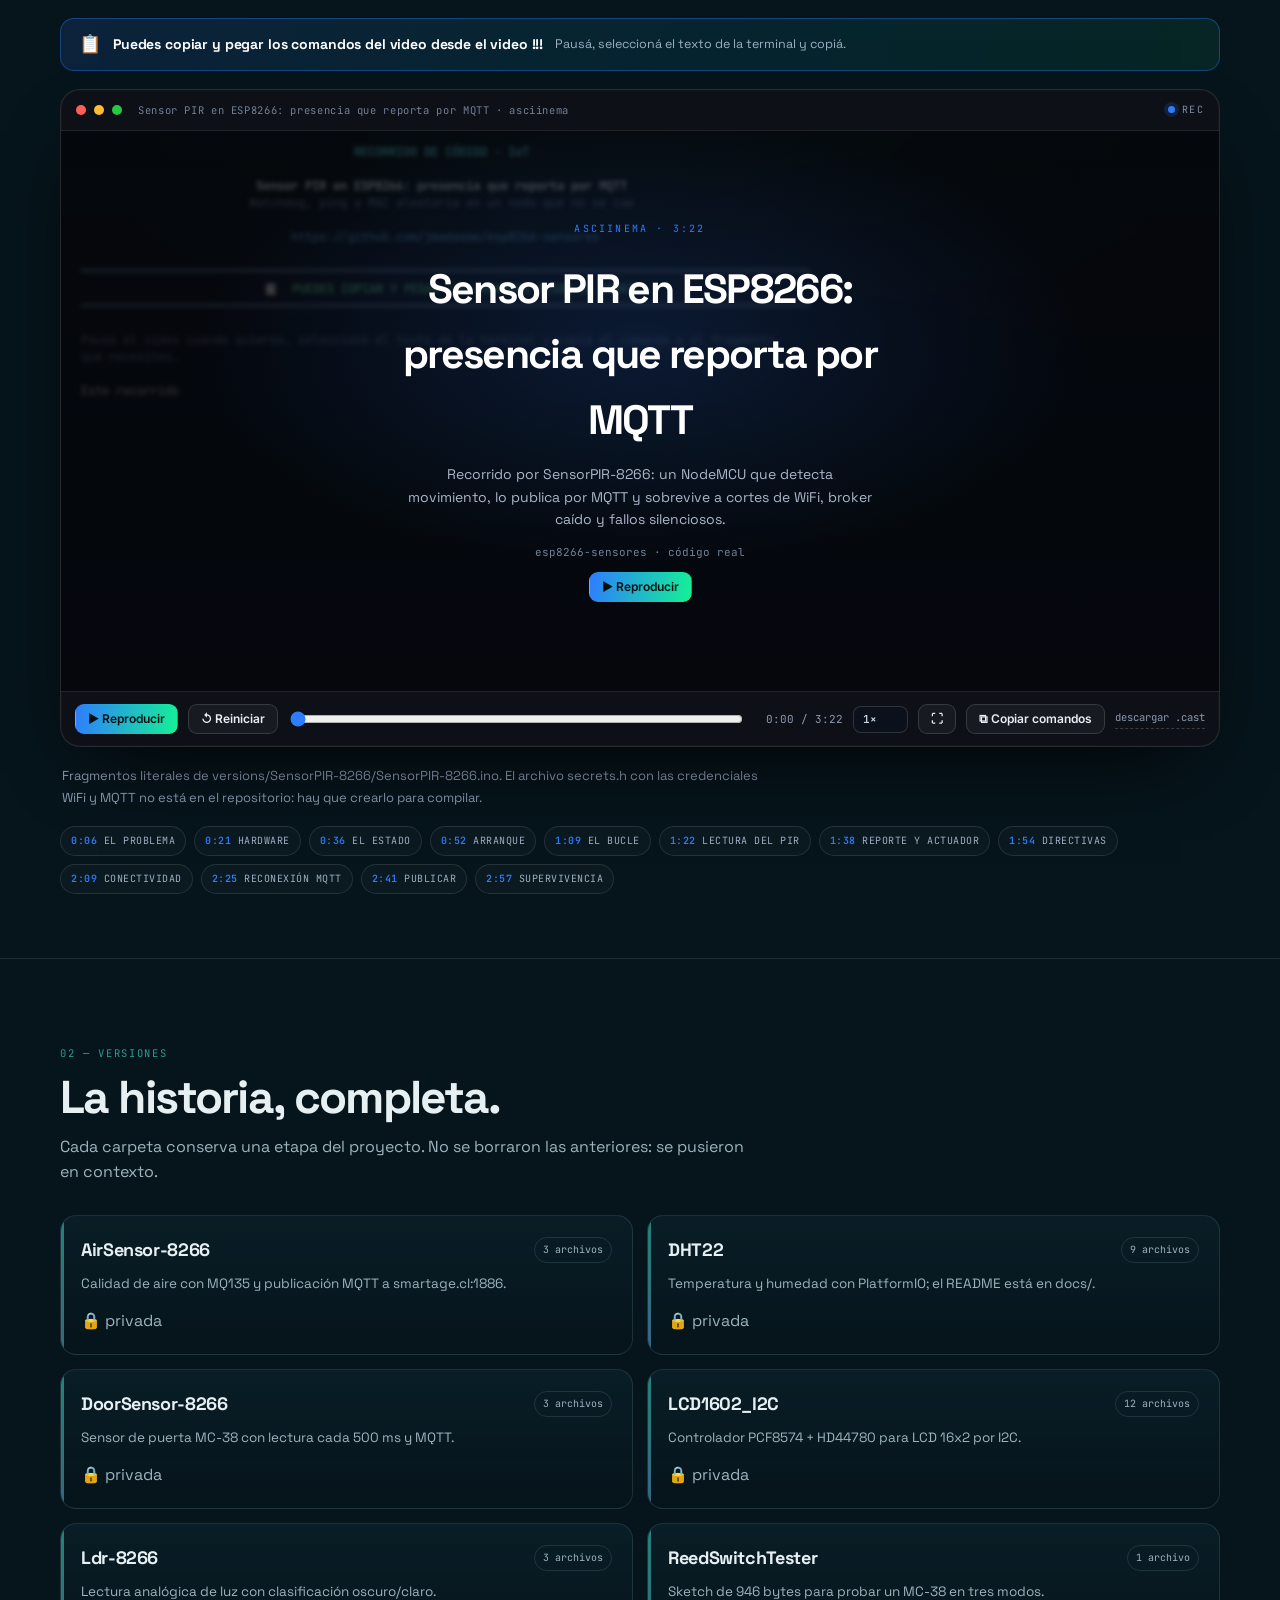
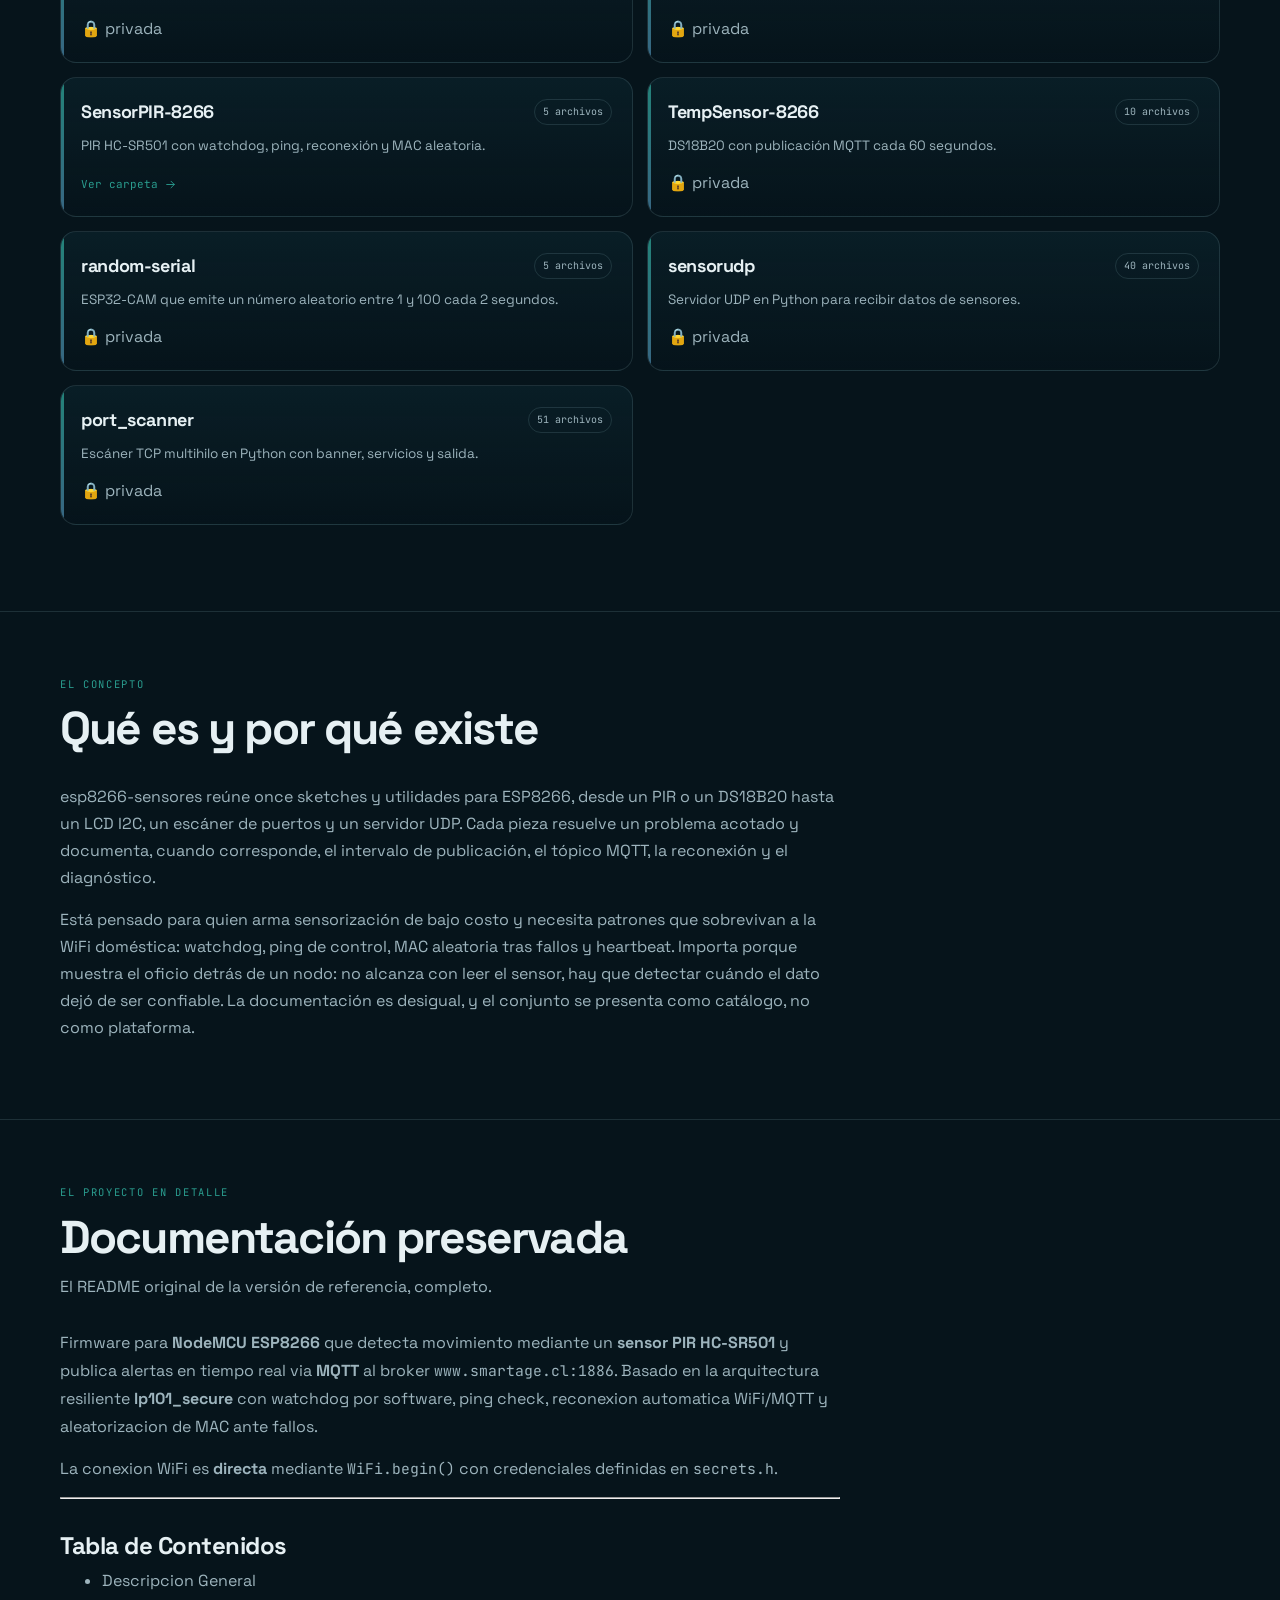
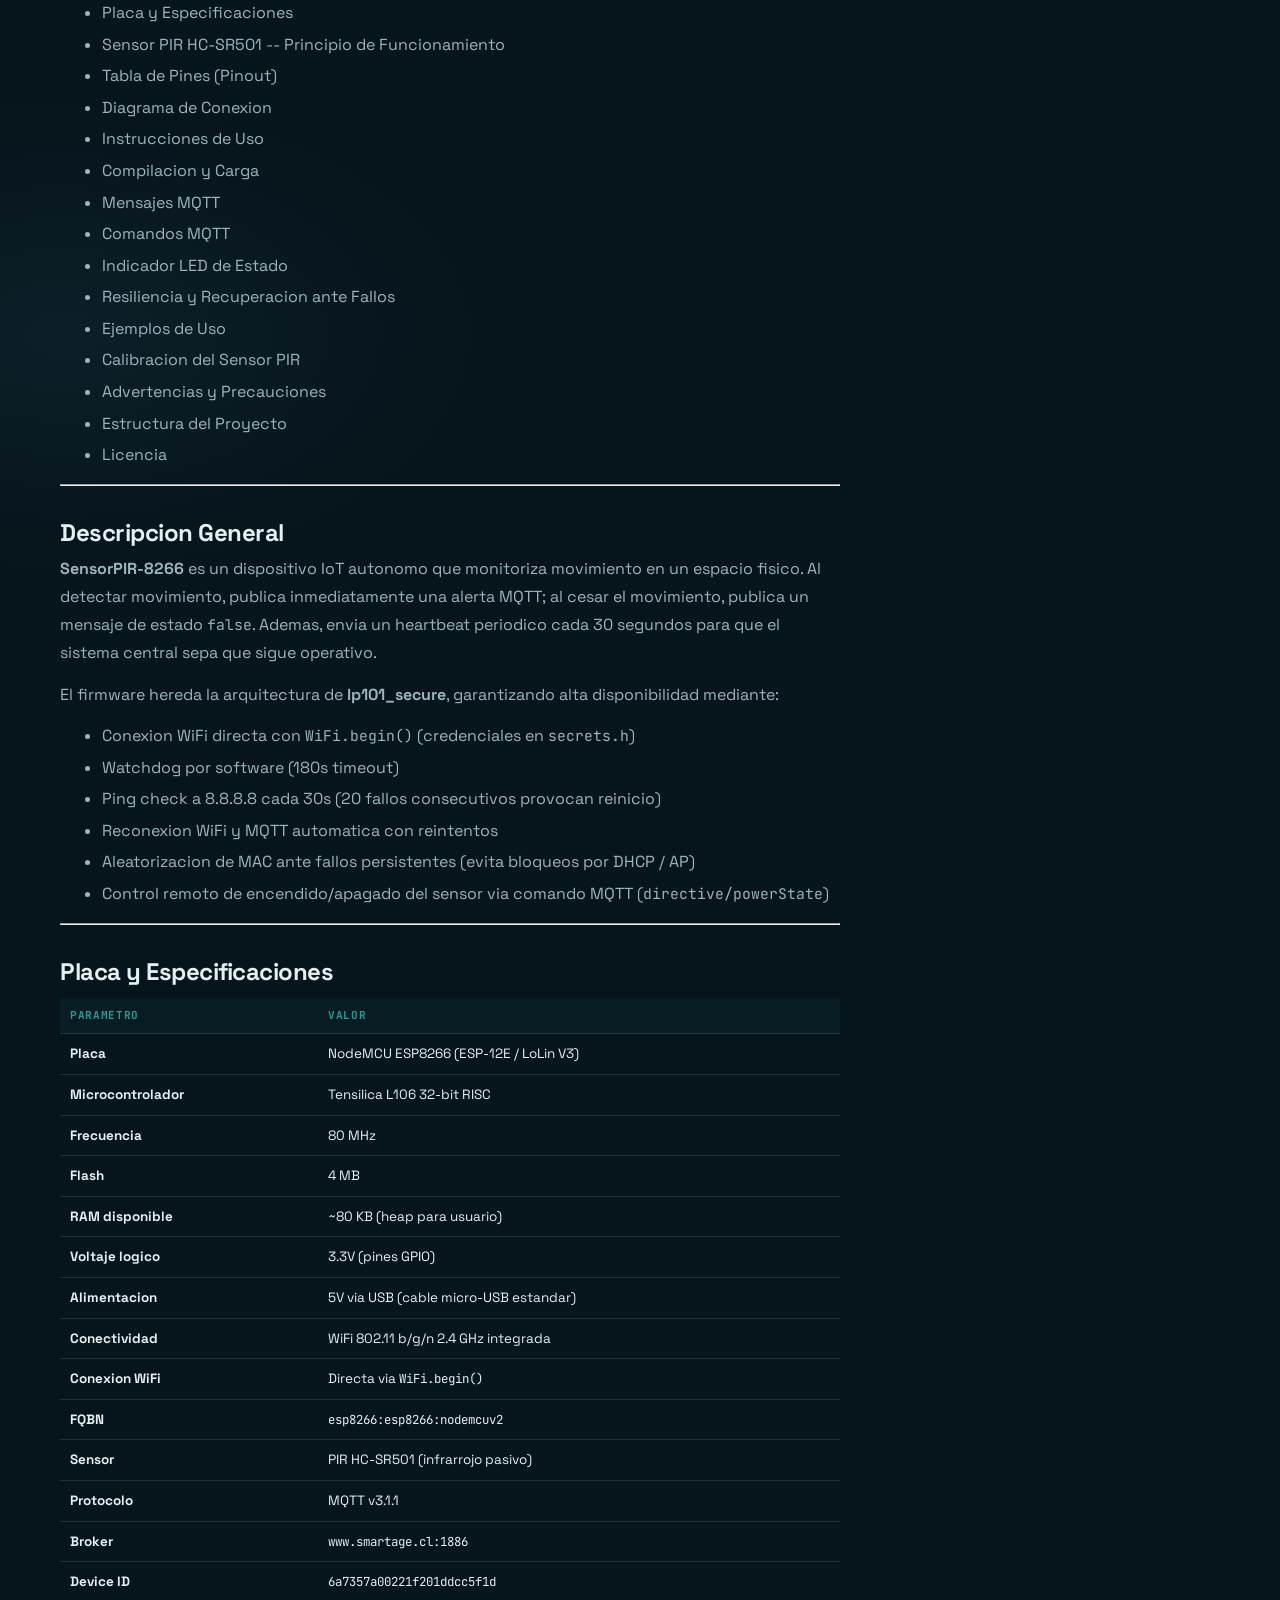
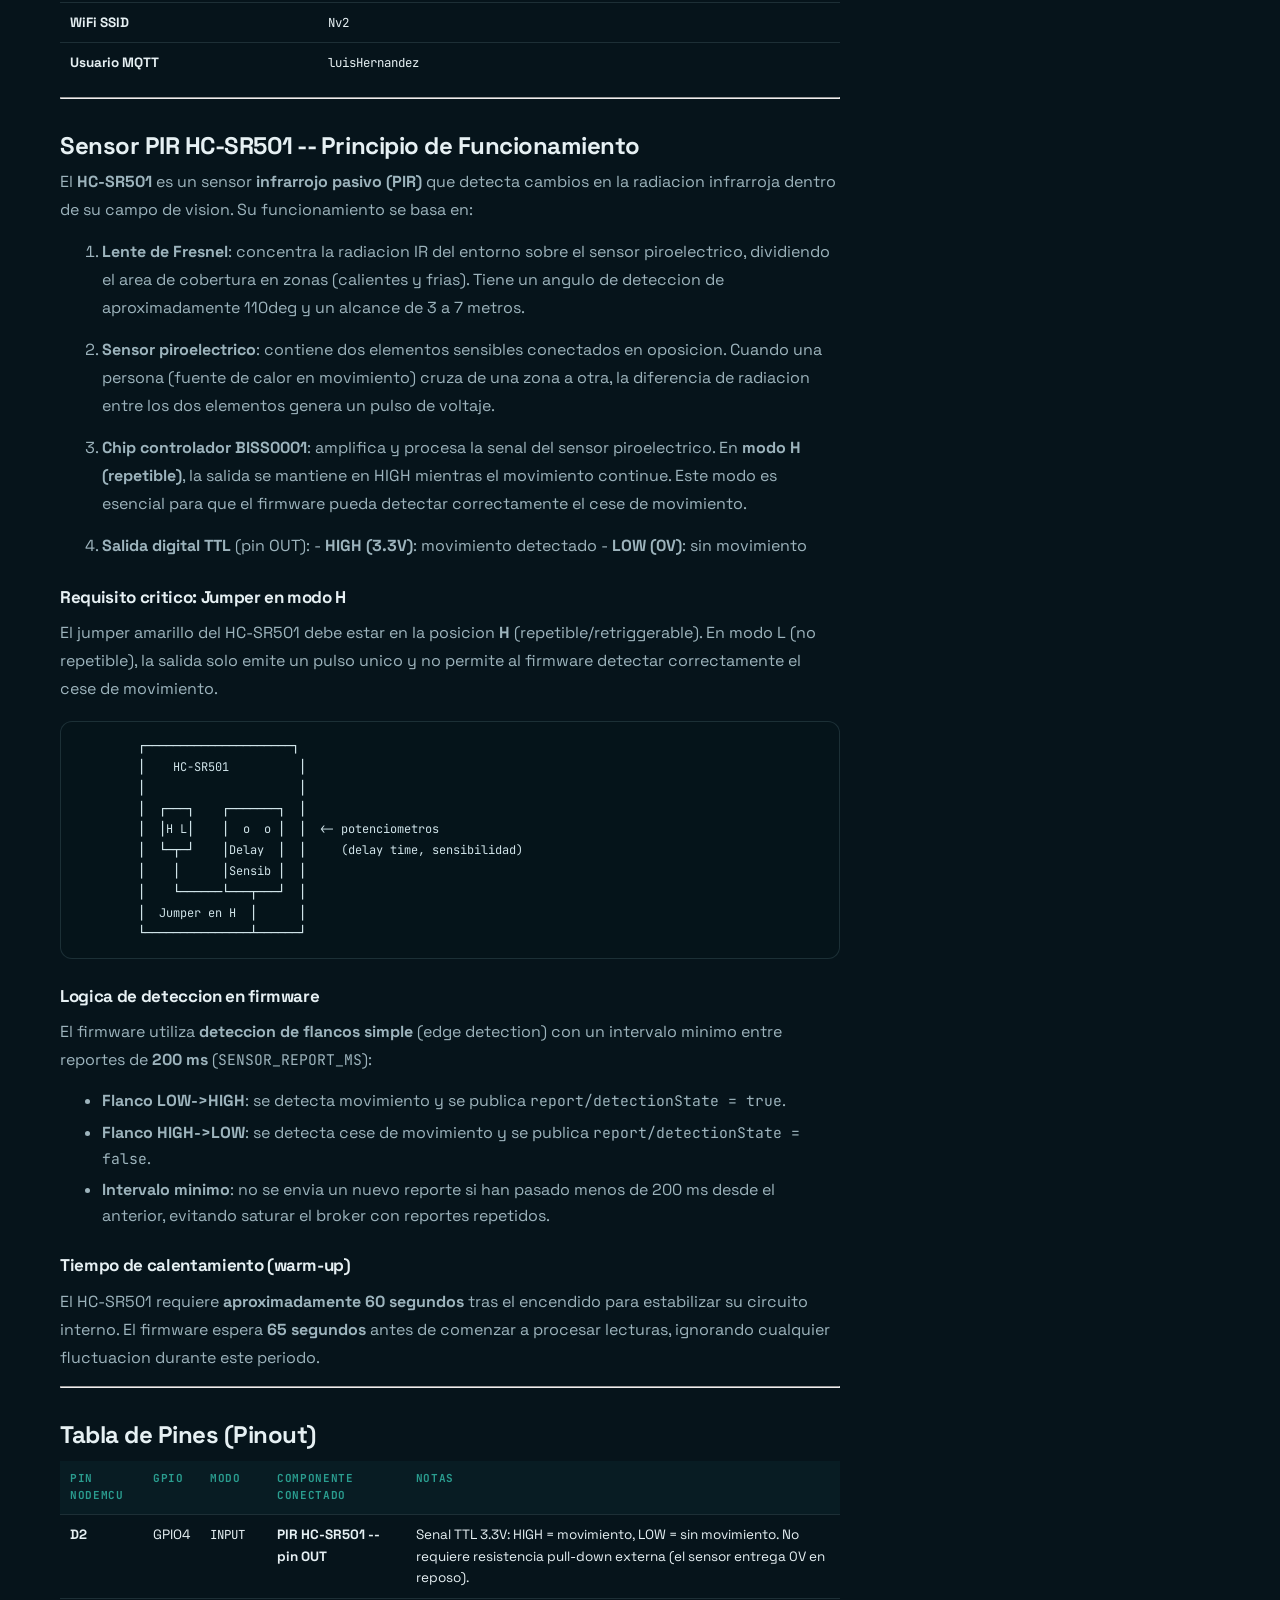
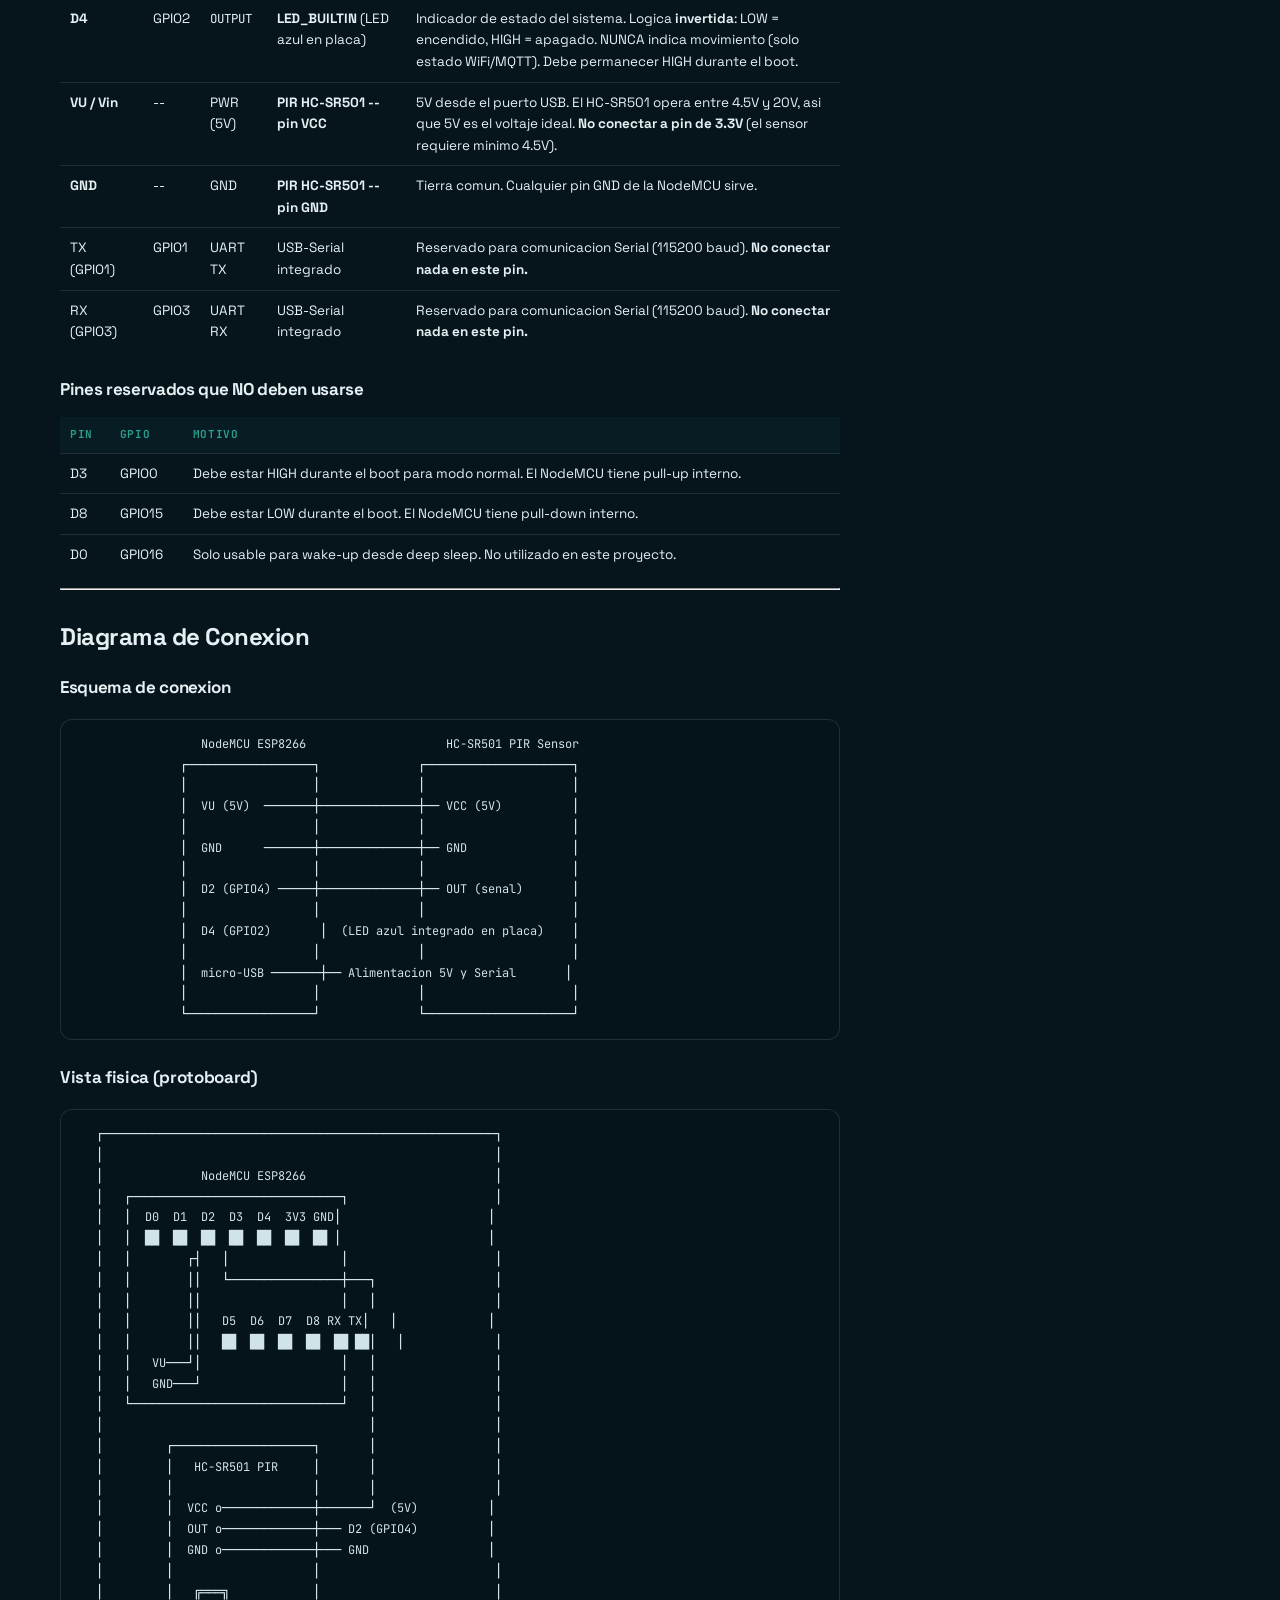
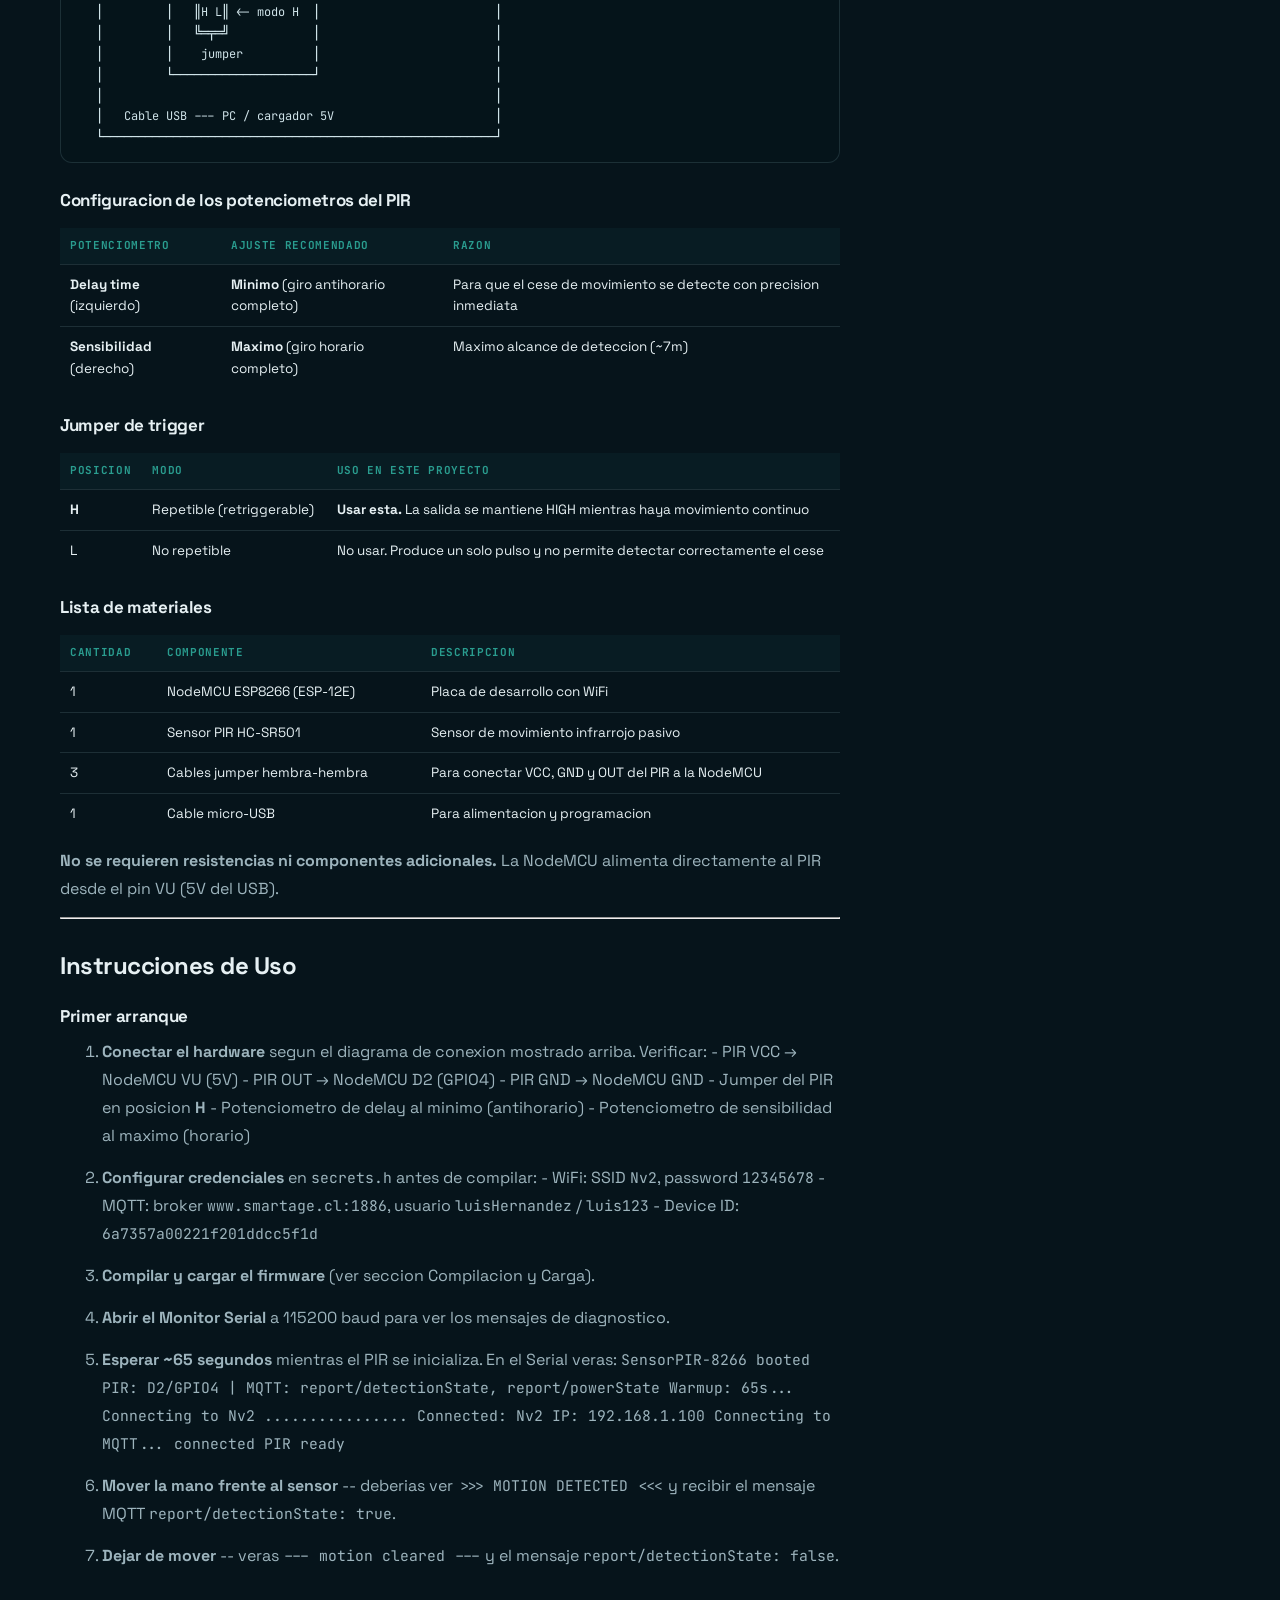
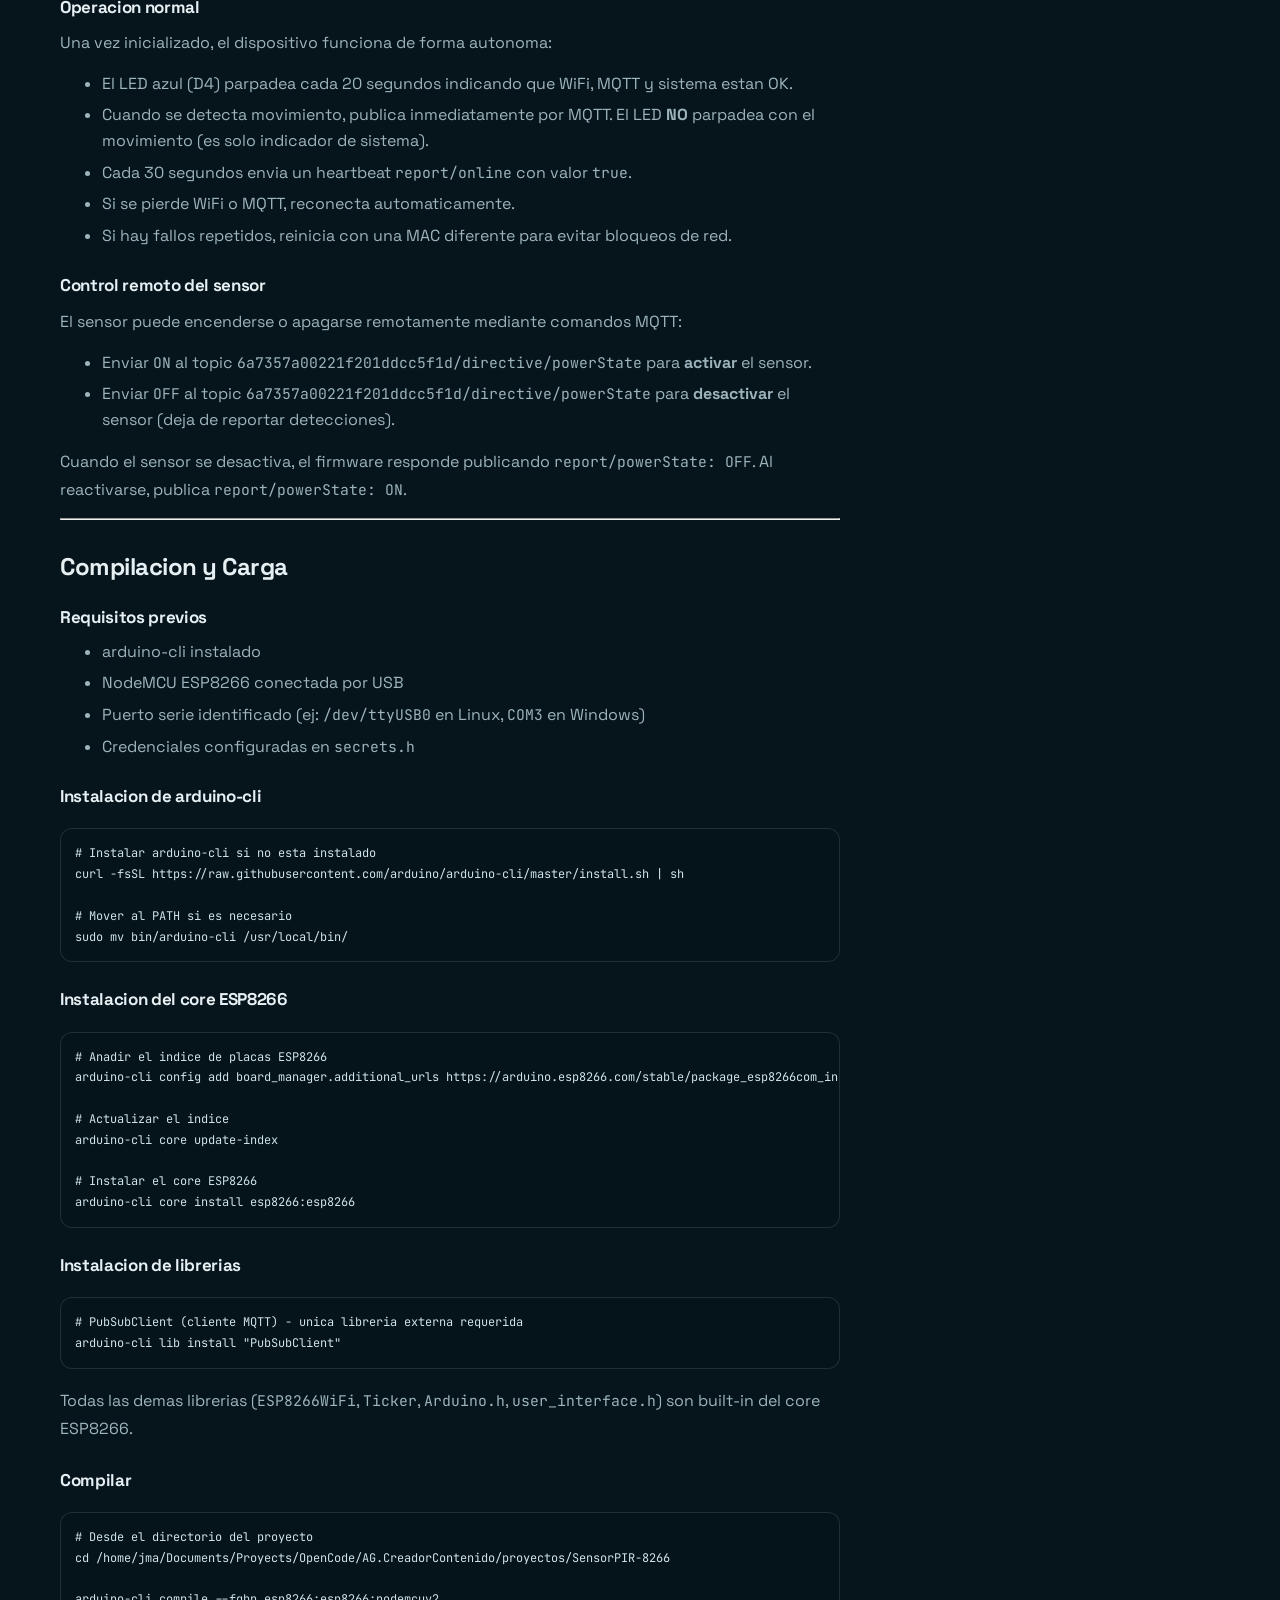
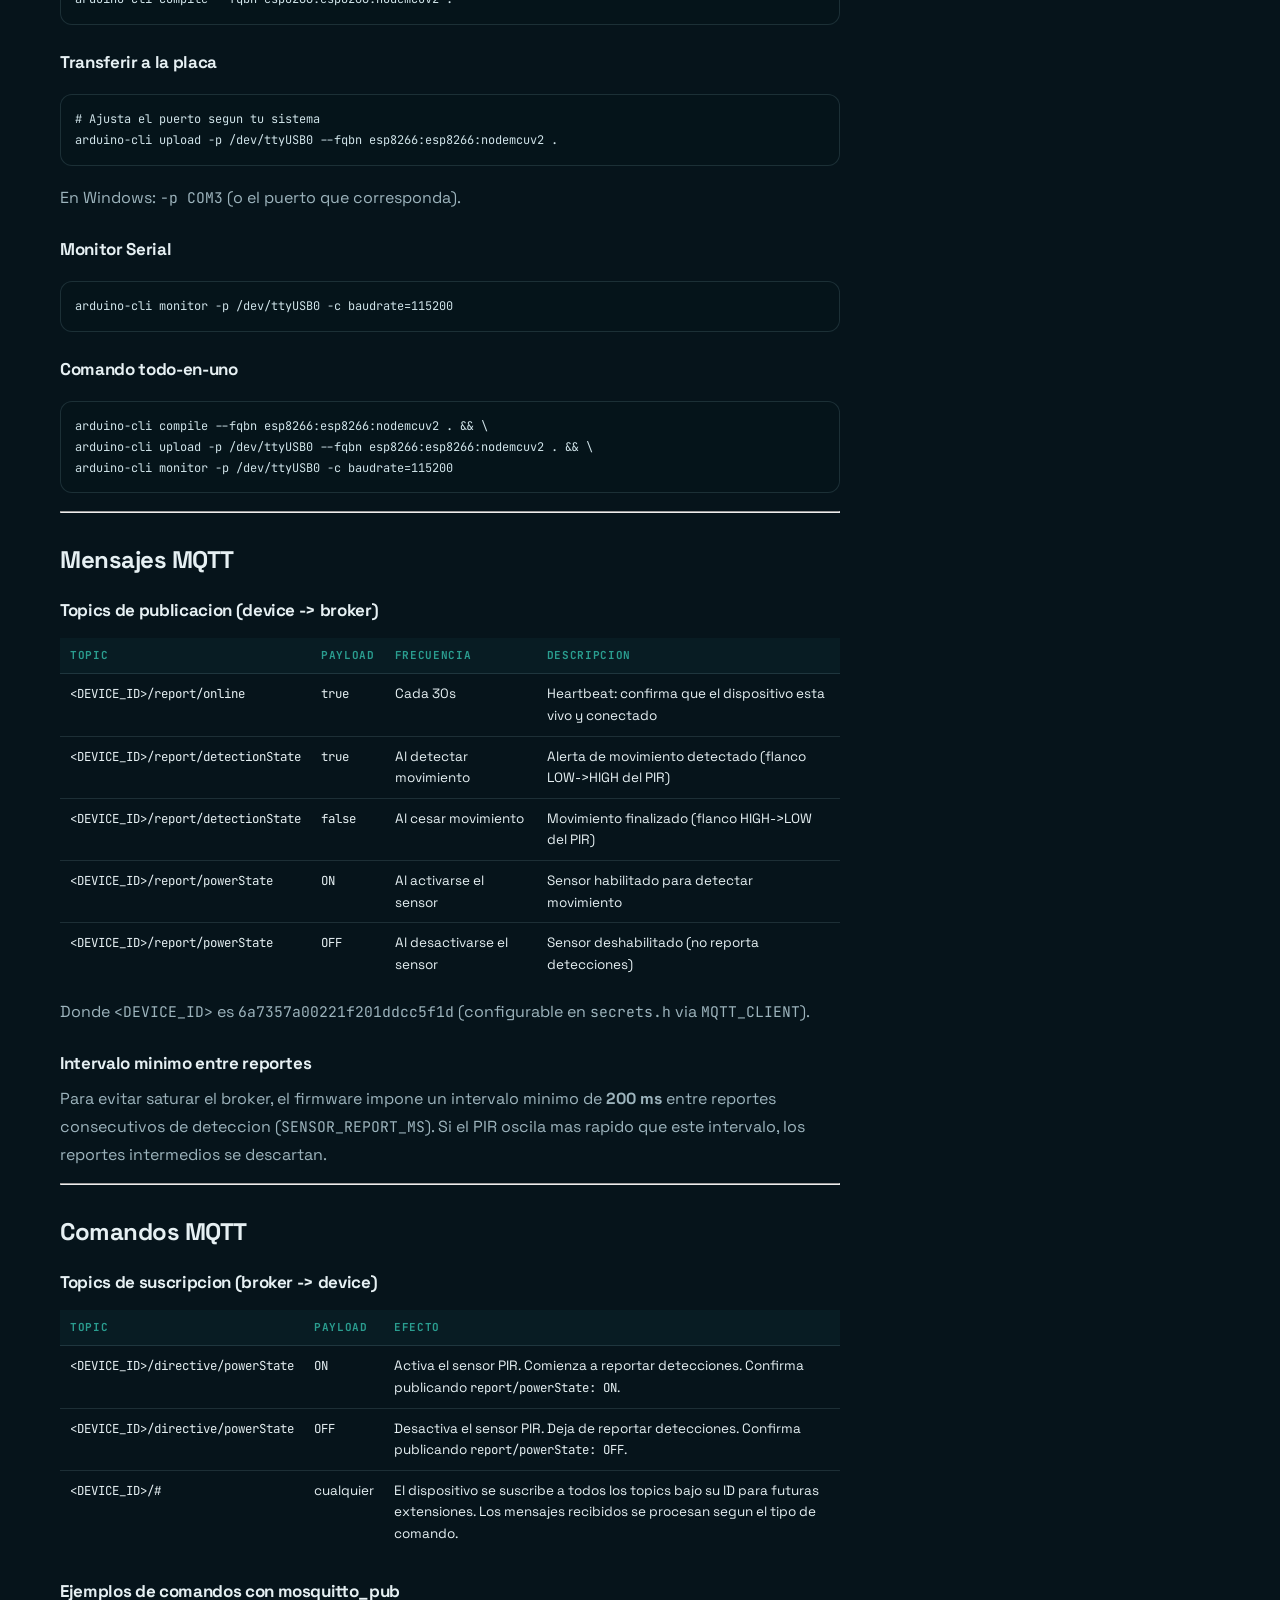
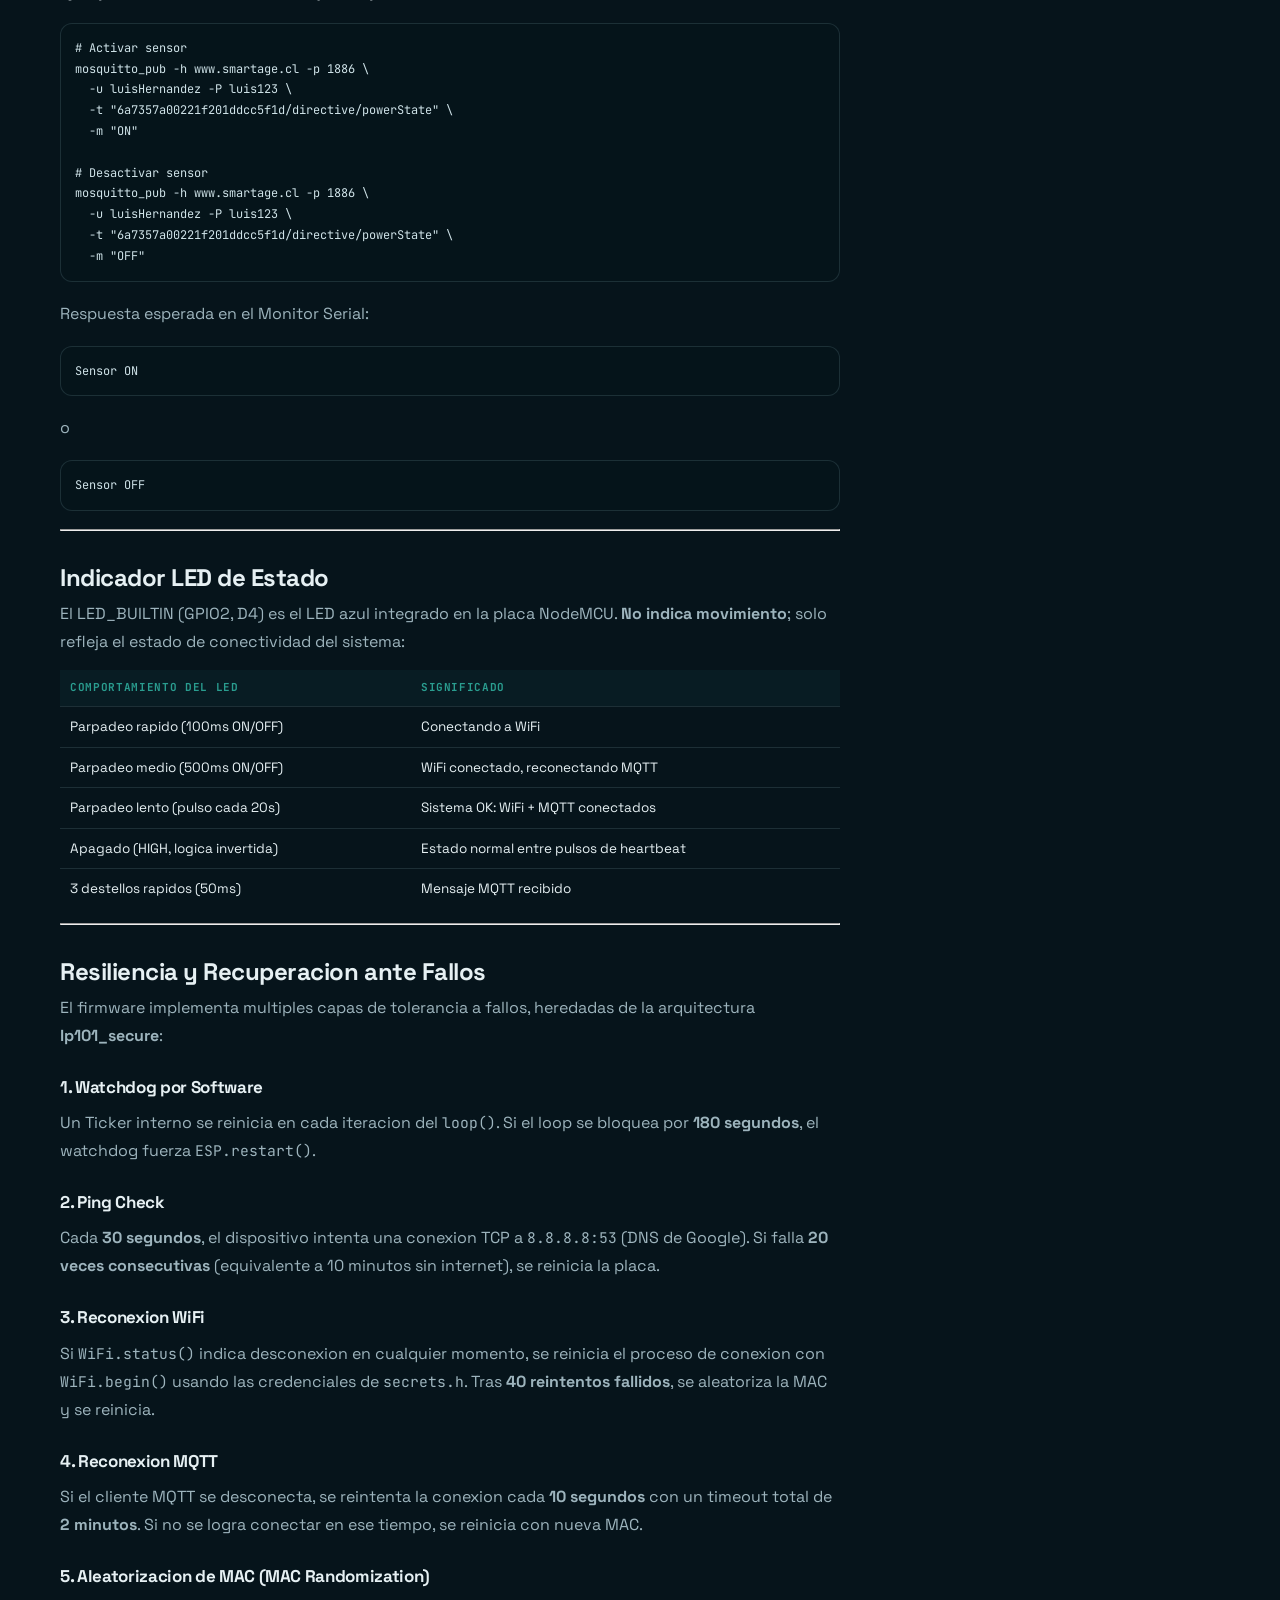
==== commit 3fe9bd42: "bump telemetry cache" ====
--- a/docs/index.html
+++ b/docs/index.html
@@ -1214,6 +1214,6 @@
 
 <script defer src="rec/esp8266-sensores.cast.js?v=1"></script>
 <script defer src="rec/player.js?v=1"></script>
-<script defer src="telemetry.js?v=1"></script>
+<script defer src="telemetry.js?v=2"></script>
 </body>
 </html>
